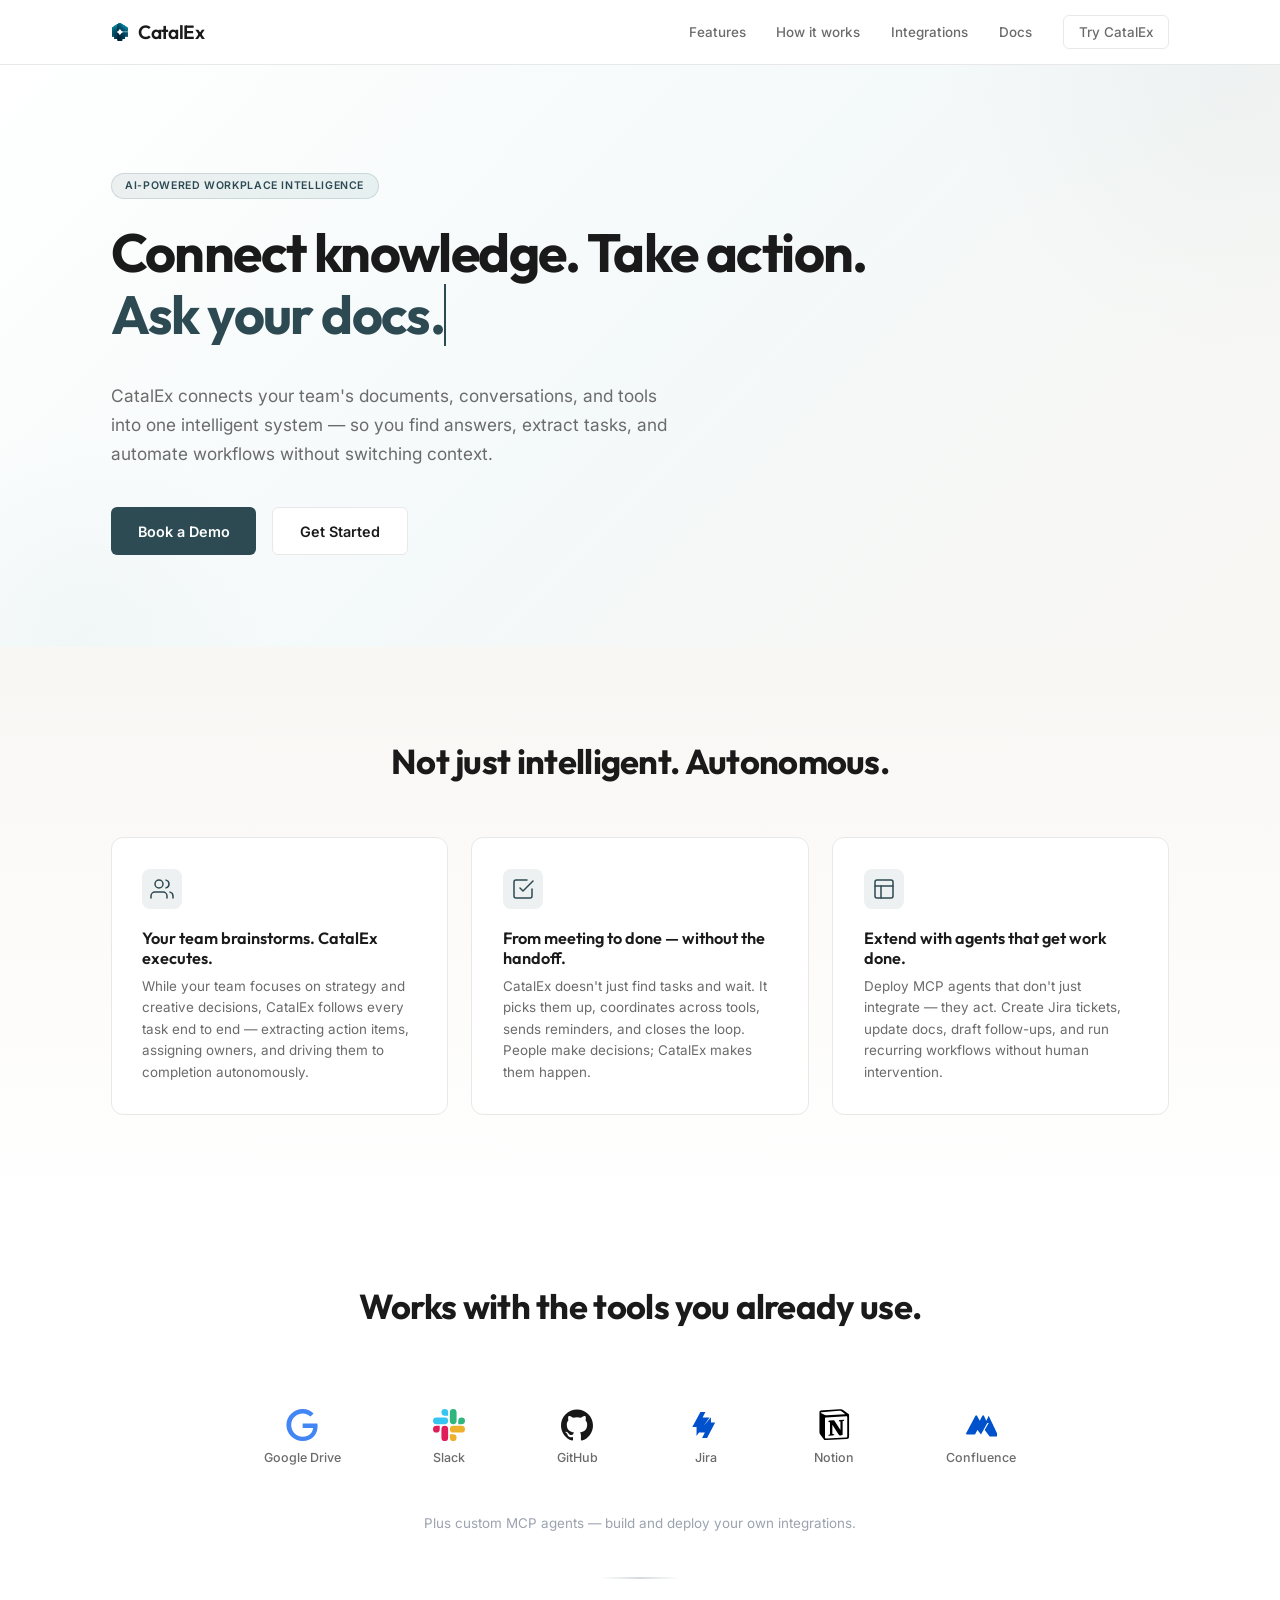
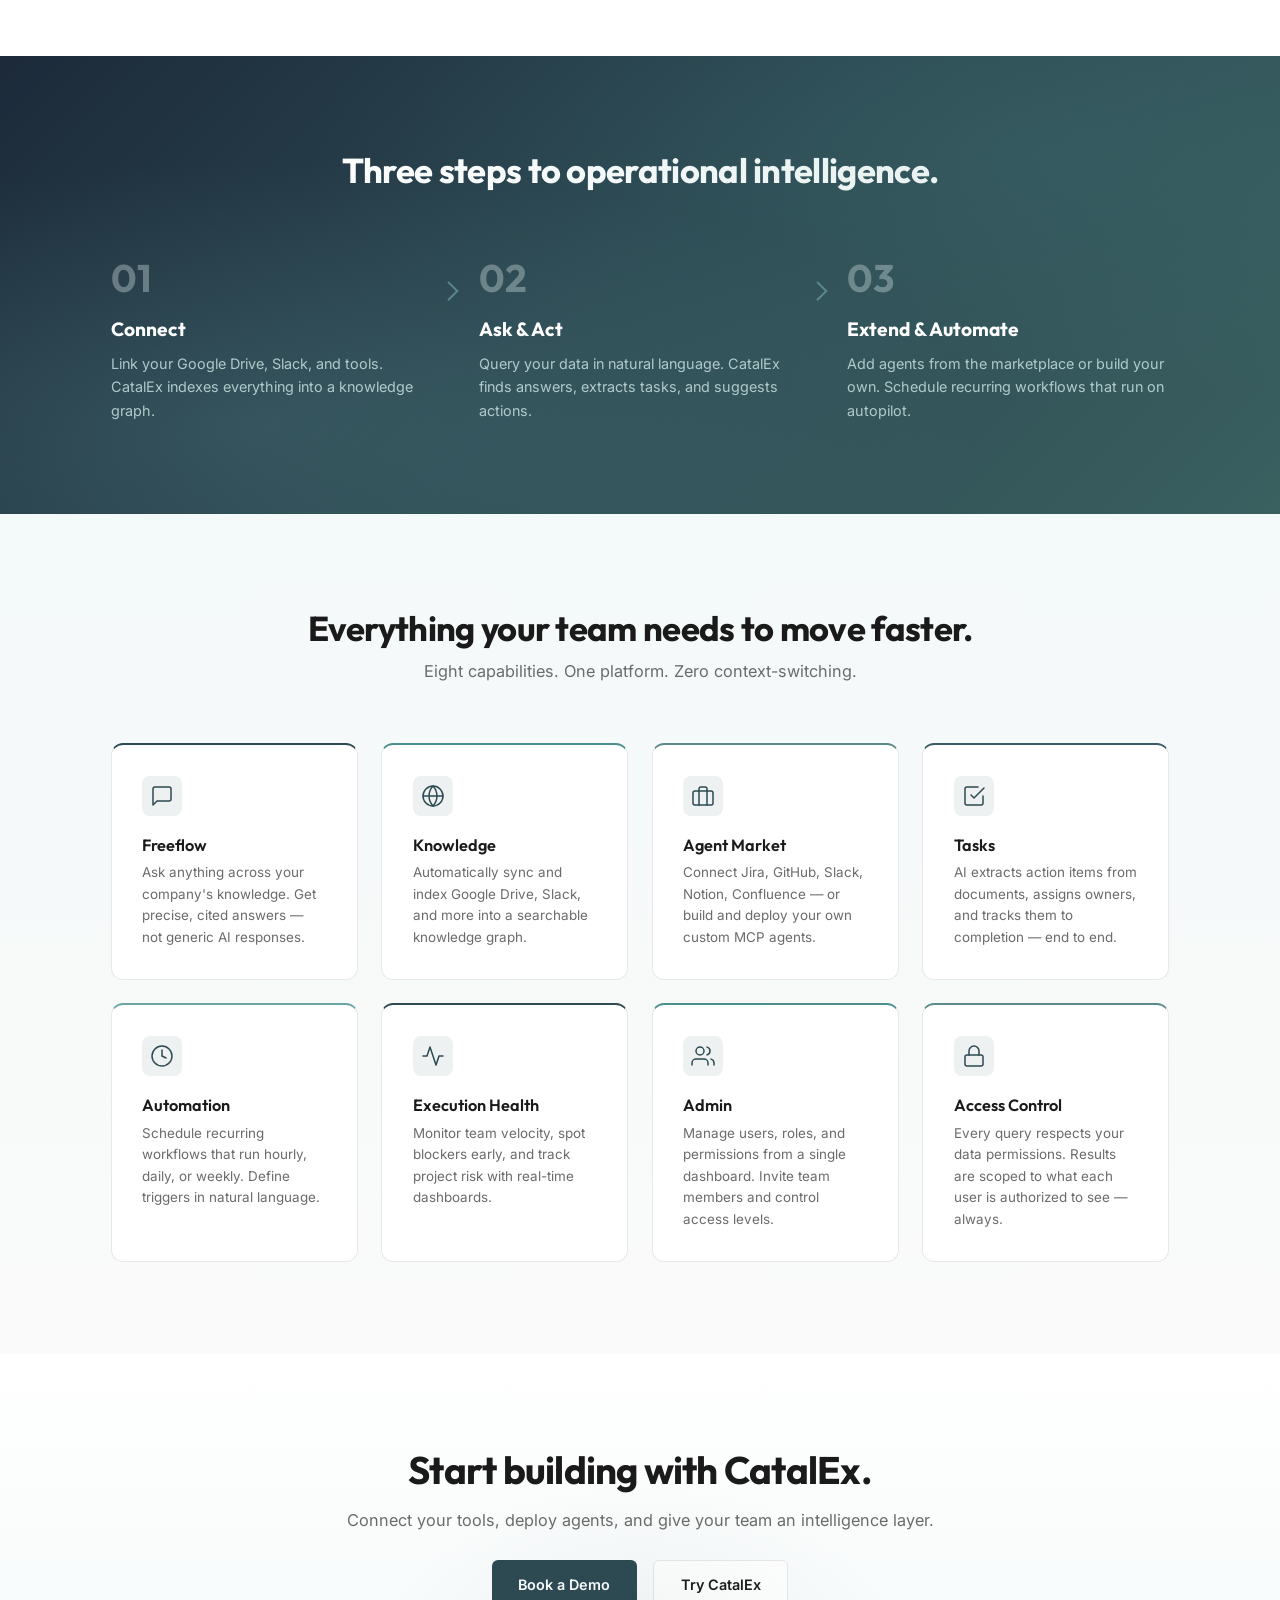
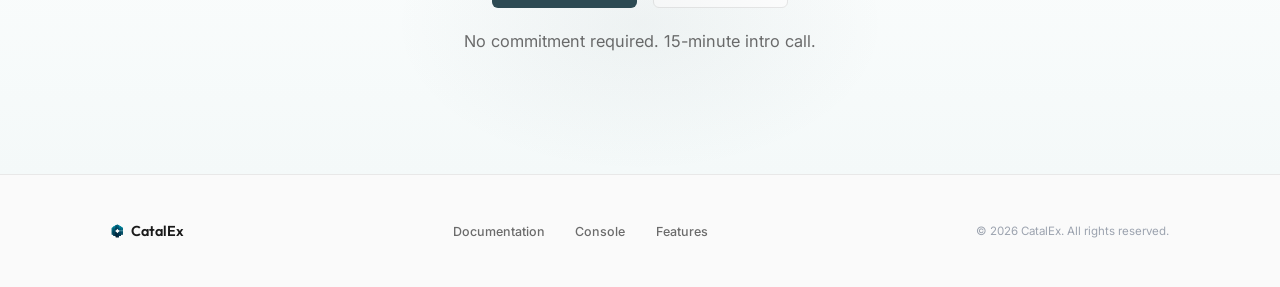
==== index.html @ f0880e2d "Redesign landing page to align with product theme and features - Rebrand to deep teal (#2D4A53) pale" ====
<!DOCTYPE html>
<html lang="en">

<head>
    <meta charset="UTF-8">
    <meta name="viewport" content="width=device-width, initial-scale=1.0">
    <title>CatalEx | AI-Powered Workplace Intelligence</title>
    <meta name="description"
        content="CatalEx connects your team's knowledge, tools, and workflows into one intelligent system. Find answers, extract tasks, automate workflows, and deploy custom agents.">
    <link rel="icon" href="logo.svg" type="image/svg+xml">
    <link rel="stylesheet" href="style.css">
    <link rel="preconnect" href="https://fonts.googleapis.com">
    <link rel="preconnect" href="https://fonts.gstatic.com" crossorigin>
    <link href="https://fonts.googleapis.com/css2?family=Outfit:wght@400;500;600;700&family=Inter:wght@400;500;600;700&display=swap"
        rel="stylesheet">
</head>

<body>
    <!-- Homepage Section -->
    <main id="homepage" class="page-section active">
        <nav class="navbar">
            <div class="nav-container">
                <a href="#" class="logo">
                    <img class="logo-img" src="logo.svg" alt="CatalEx">
                    <span class="logo-text">CatalEx</span>
                </a>
                <div class="nav-links">
                    <a href="#features">Features</a>
                    <a href="#how-it-works">How it works</a>
                    <a href="#integrations">Integrations</a>
                    <a href="https://docs.catalex.co" target="_blank" rel="noopener">Docs</a>
                    <a href="https://console.catalex.co" class="btn-secondary btn-small" target="_blank" rel="noopener">Try CatalEx</a>
                </div>
            </div>
        </nav>

        <section class="hero-section">
            <div class="content-container">
                <div class="hero-content">
                    <div class="badge">AI-Powered Workplace Intelligence</div>
                    <h1>Connect knowledge. Take action.<br><span class="typewriter" id="typewriter"></span></h1>
                    <p class="hero-subheading">CatalEx connects your team's documents, conversations, and tools
                        into one intelligent system — so you find answers, extract tasks, and automate workflows
                        without switching context.</p>
                    <div class="hero-actions">
                        <button class="btn-primary btn-large" onclick="openDemoModal()">Book a Demo</button>
                        <button class="btn-secondary btn-large"
                            onclick="window.location.hash = '#/forms/get-started'">Get Started</button>
                    </div>
                </div>
            </div>
        </section>

        <section id="use-cases" class="use-cases fade-in">
            <div class="content-container">
                <h2>Not just intelligent. Autonomous.</h2>
                <div class="use-cases-grid">
                    <div class="use-case-card">
                        <div class="use-case-icon">
                            <svg width="24" height="24" viewBox="0 0 24 24" fill="none" stroke="currentColor" stroke-width="1.5" stroke-linecap="round" stroke-linejoin="round">
                                <path d="M17 21v-2a4 4 0 0 0-4-4H5a4 4 0 0 0-4 4v2"></path>
                                <circle cx="9" cy="7" r="4"></circle>
                                <path d="M23 21v-2a4 4 0 0 0-3-3.87"></path>
                                <path d="M16 3.13a4 4 0 0 1 0 7.75"></path>
                            </svg>
                        </div>
                        <h3>Your team brainstorms. CatalEx executes.</h3>
                        <p>While your team focuses on strategy and creative decisions, CatalEx follows every task end to end — extracting action items, assigning owners, and driving them to completion autonomously.</p>
                    </div>
                    <div class="use-case-card">
                        <div class="use-case-icon">
                            <svg width="24" height="24" viewBox="0 0 24 24" fill="none" stroke="currentColor" stroke-width="1.5" stroke-linecap="round" stroke-linejoin="round">
                                <path d="M9 11l3 3L22 4"></path>
                                <path d="M21 12v7a2 2 0 0 1-2 2H5a2 2 0 0 1-2-2V5a2 2 0 0 1 2-2h11"></path>
                            </svg>
                        </div>
                        <h3>From meeting to done — without the handoff.</h3>
                        <p>CatalEx doesn't just find tasks and wait. It picks them up, coordinates across tools, sends reminders, and closes the loop. People make decisions; CatalEx makes them happen.</p>
                    </div>
                    <div class="use-case-card">
                        <div class="use-case-icon">
                            <svg width="24" height="24" viewBox="0 0 24 24" fill="none" stroke="currentColor" stroke-width="1.5" stroke-linecap="round" stroke-linejoin="round">
                                <rect x="3" y="3" width="18" height="18" rx="2" ry="2"></rect>
                                <line x1="3" y1="9" x2="21" y2="9"></line>
                                <line x1="9" y1="21" x2="9" y2="9"></line>
                            </svg>
                        </div>
                        <h3>Extend with agents that get work done.</h3>
                        <p>Deploy MCP agents that don't just integrate — they act. Create Jira tickets, update docs, draft follow-ups, and run recurring workflows without human intervention.</p>
                    </div>
                </div>
            </div>
        </section>

        <section id="integrations" class="integrations-section fade-in">
            <div class="content-container">
                <div class="section-header">
                    <h2>Works with the tools you already use.</h2>
                </div>
                <div class="integrations-grid">
                    <div class="integration-item">
                        <svg viewBox="0 0 24 24" width="32" height="32"><path fill="#4285F4" d="M12.48 10.92v3.28h7.84c-.24 1.84-.853 3.187-1.787 4.133-1.147 1.147-2.933 2.4-6.053 2.4-4.827 0-8.6-3.893-8.6-8.72s3.773-8.72 8.6-8.72c2.6 0 4.507 1.027 5.907 2.347l2.307-2.307C18.747 1.44 16.133 0 12.48 0 5.867 0 .307 5.387.307 12s5.56 12 12.173 12c3.573 0 6.267-1.173 8.373-3.36 2.16-2.16 2.84-5.213 2.84-7.667 0-.76-.053-1.467-.173-2.053H12.48z"/></svg>
                        <span>Google Drive</span>
                    </div>
                    <div class="integration-item">
                        <svg viewBox="0 0 24 24" width="32" height="32"><path fill="#E01E5A" d="M5.042 15.165a2.528 2.528 0 0 1-2.52 2.523A2.528 2.528 0 0 1 0 15.165a2.527 2.527 0 0 1 2.522-2.52h2.52v2.52zM6.313 15.165a2.527 2.527 0 0 1 2.521-2.52 2.527 2.527 0 0 1 2.521 2.52v6.313A2.528 2.528 0 0 1 8.834 24a2.528 2.528 0 0 1-2.521-2.522v-6.313z"/><path fill="#36C5F0" d="M8.834 5.042a2.528 2.528 0 0 1-2.521-2.52A2.528 2.528 0 0 1 8.834 0a2.528 2.528 0 0 1 2.521 2.522v2.52H8.834zM8.834 6.313a2.528 2.528 0 0 1 2.521 2.521 2.528 2.528 0 0 1-2.521 2.521H2.522A2.528 2.528 0 0 1 0 8.834a2.528 2.528 0 0 1 2.522-2.521h6.312z"/><path fill="#2EB67D" d="M18.956 8.834a2.528 2.528 0 0 1 2.522-2.521A2.528 2.528 0 0 1 24 8.834a2.528 2.528 0 0 1-2.522 2.521h-2.522V8.834zM17.688 8.834a2.528 2.528 0 0 1-2.523 2.521 2.527 2.527 0 0 1-2.52-2.521V2.522A2.527 2.527 0 0 1 15.165 0a2.528 2.528 0 0 1 2.523 2.522v6.312z"/><path fill="#ECB22E" d="M15.165 18.956a2.528 2.528 0 0 1 2.523 2.522A2.528 2.528 0 0 1 15.165 24a2.527 2.527 0 0 1-2.52-2.522v-2.522h2.52zM15.165 17.688a2.527 2.527 0 0 1-2.52-2.523 2.526 2.526 0 0 1 2.52-2.52h6.313A2.527 2.527 0 0 1 24 15.165a2.528 2.528 0 0 1-2.522 2.523h-6.313z"/></svg>
                        <span>Slack</span>
                    </div>
                    <div class="integration-item">
                        <svg viewBox="0 0 24 24" width="32" height="32"><path fill="#181717" d="M12 .297c-6.63 0-12 5.373-12 12 0 5.303 3.438 9.8 8.205 11.385.6.113.82-.258.82-.577 0-.285-.01-1.04-.015-2.04-3.338.724-4.042-1.61-4.042-1.61C4.422 18.07 3.633 17.7 3.633 17.7c-1.087-.744.084-.729.084-.729 1.205.084 1.838 1.236 1.838 1.236 1.07 1.835 2.809 1.305 3.495.998.108-.776.417-1.305.76-1.605-2.665-.3-5.466-1.332-5.466-5.93 0-1.31.465-2.38 1.235-3.22-.135-.303-.54-1.523.105-3.176 0 0 1.005-.322 3.3 1.23.96-.267 1.98-.399 3-.405 1.02.006 2.04.138 3 .405 2.28-1.552 3.285-1.23 3.285-1.23.645 1.653.24 2.873.12 3.176.765.84 1.23 1.91 1.23 3.22 0 4.61-2.805 5.625-5.475 5.92.42.36.81 1.096.81 2.22 0 1.606-.015 2.896-.015 3.286 0 .315.21.69.825.57C20.565 22.092 24 17.592 24 12.297c0-6.627-5.373-12-12-12"/></svg>
                        <span>GitHub</span>
                    </div>
                    <div class="integration-item">
                        <svg viewBox="0 0 24 24" width="32" height="32"><path fill="#0052CC" d="M4.913 13.571H1.74L7.826 2.16h3.722l-2.049 4.142h5.15L4.913 20.16V13.57zm10.8-3.399h3.173L12.8 21.783H9.079l2.049-4.142h-5.15L15.713 6.23v7.002-.06z"/></svg>
                        <span>Jira</span>
                    </div>
                    <div class="integration-item">
                        <svg viewBox="0 0 24 24" width="32" height="32"><path fill="#000000" d="M4.459 4.208c.746.606 1.026.56 2.428.466l13.215-.793c.28 0 .047-.28-.046-.326L17.86 1.968c-.42-.326-.98-.7-2.055-.607L2.58 2.514c-.467.047-.56.28-.374.466l2.253 1.228zm.793 3.08v13.904c0 .747.373 1.027 1.214.98l14.523-.84c.841-.046.935-.56.935-1.166V6.354c0-.606-.233-.933-.748-.886l-15.177.887c-.56.047-.747.327-.747.933zm14.337.745c.093.42 0 .84-.42.888l-.7.14v10.264c-.608.327-1.168.514-1.635.514-.748 0-.935-.234-1.495-.933l-4.577-7.186v6.952l1.448.327s0 .84-1.168.84l-3.222.186c-.093-.186 0-.653.327-.726l.84-.233V9.854L7.822 9.76c-.094-.42.14-1.026.793-1.073l3.456-.233 4.764 7.279v-6.44l-1.215-.14c-.093-.514.28-.886.747-.933l3.222-.186zM1.6 1.054L15.98.154c1.682-.14 2.102.093 2.802.607l3.876 2.708c.513.373.653.467.653 1.167v15.924c0 1.12-.42 1.773-1.682 1.866l-15.45.888c-.935.047-1.402-.093-1.868-.7l-2.476-3.22c-.513-.653-.747-1.26-.747-1.866V2.361c0-.7.42-1.4 1.495-1.307z"/></svg>
                        <span>Notion</span>
                    </div>
                    <div class="integration-item">
                        <svg viewBox="0 0 24 24" width="32" height="32"><path fill="#0052CC" d="M.87 18.257c-.248.382.053.867.514.867h5.767a.667.667 0 0 0 .59-.357L12 10.472l-2.998-5.36a.667.667 0 0 0-1.18 0L.87 18.257zM14.196 5.111a.667.667 0 0 0-1.18 0L8.26 14.263l3.74 4.86 4.728-8.651-2.533-5.36zM17.764 10.472l-2.998 5.36 3.74 4.86h5.767c.461 0 .762-.486.514-.867L17.764 5.111l-2.533 5.36h2.533z"/></svg>
                        <span>Confluence</span>
                    </div>
                </div>
                <p class="integrations-note">Plus custom MCP agents — build and deploy your own integrations.</p>
            </div>
        </section>

        <section id="how-it-works" class="how-it-works fade-in">
            <div class="content-container">
                <h2>Three steps to operational intelligence.</h2>
                <div class="steps-grid">
                    <div class="step">
                        <div class="step-number">01</div>
                        <h4>Connect</h4>
                        <p>Link your Google Drive, Slack, and tools. CatalEx indexes everything into a knowledge graph.</p>
                    </div>
                    <div class="step">
                        <div class="step-number">02</div>
                        <h4>Ask &amp; Act</h4>
                        <p>Query your data in natural language. CatalEx finds answers, extracts tasks, and suggests actions.</p>
                    </div>
                    <div class="step">
                        <div class="step-number">03</div>
                        <h4>Extend &amp; Automate</h4>
                        <p>Add agents from the marketplace or build your own. Schedule recurring workflows that run on autopilot.</p>
                    </div>
                </div>
            </div>
        </section>

        <section id="features" class="features-section fade-in">
            <div class="content-container">
                <div class="section-header">
                    <h2>Everything your team needs to move faster.</h2>
                    <p>Eight capabilities. One platform. Zero context-switching.</p>
                </div>
                <div class="features-grid">
                    <div class="feature-card">
                        <div class="feature-icon">
                            <svg width="24" height="24" viewBox="0 0 24 24" fill="none" stroke="currentColor" stroke-width="1.5" stroke-linecap="round" stroke-linejoin="round">
                                <path d="M21 15a2 2 0 0 1-2 2H7l-4 4V5a2 2 0 0 1 2-2h14a2 2 0 0 1 2 2z"></path>
                            </svg>
                        </div>
                        <h3>Freeflow</h3>
                        <p>Ask anything across your company's knowledge. Get precise, cited answers — not generic AI responses.</p>
                    </div>
                    <div class="feature-card">
                        <div class="feature-icon">
                            <svg width="24" height="24" viewBox="0 0 24 24" fill="none" stroke="currentColor" stroke-width="1.5" stroke-linecap="round" stroke-linejoin="round">
                                <circle cx="12" cy="12" r="10"></circle>
                                <line x1="2" y1="12" x2="22" y2="12"></line>
                                <path d="M12 2a15.3 15.3 0 0 1 4 10 15.3 15.3 0 0 1-4 10 15.3 15.3 0 0 1-4-10 15.3 15.3 0 0 1 4-10z"></path>
                            </svg>
                        </div>
                        <h3>Knowledge</h3>
                        <p>Automatically sync and index Google Drive, Slack, and more into a searchable knowledge graph.</p>
                    </div>
                    <div class="feature-card">
                        <div class="feature-icon">
                            <svg width="24" height="24" viewBox="0 0 24 24" fill="none" stroke="currentColor" stroke-width="1.5" stroke-linecap="round" stroke-linejoin="round">
                                <rect x="2" y="7" width="20" height="14" rx="2" ry="2"></rect>
                                <path d="M16 21V5a2 2 0 0 0-2-2h-4a2 2 0 0 0-2 2v16"></path>
                            </svg>
                        </div>
                        <h3>Agent Market</h3>
                        <p>Connect Jira, GitHub, Slack, Notion, Confluence — or build and deploy your own custom MCP agents.</p>
                    </div>
                    <div class="feature-card">
                        <div class="feature-icon">
                            <svg width="24" height="24" viewBox="0 0 24 24" fill="none" stroke="currentColor" stroke-width="1.5" stroke-linecap="round" stroke-linejoin="round">
                                <path d="M9 11l3 3L22 4"></path>
                                <path d="M21 12v7a2 2 0 0 1-2 2H5a2 2 0 0 1-2-2V5a2 2 0 0 1 2-2h11"></path>
                            </svg>
                        </div>
                        <h3>Tasks</h3>
                        <p>AI extracts action items from documents, assigns owners, and tracks them to completion — end to end.</p>
                    </div>
                    <div class="feature-card">
                        <div class="feature-icon">
                            <svg width="24" height="24" viewBox="0 0 24 24" fill="none" stroke="currentColor" stroke-width="1.5" stroke-linecap="round" stroke-linejoin="round">
                                <circle cx="12" cy="12" r="10"></circle>
                                <polyline points="12 6 12 12 16 14"></polyline>
                            </svg>
                        </div>
                        <h3>Automation</h3>
                        <p>Schedule recurring workflows that run hourly, daily, or weekly. Define triggers in natural language.</p>
                    </div>
                    <div class="feature-card">
                        <div class="feature-icon">
                            <svg width="24" height="24" viewBox="0 0 24 24" fill="none" stroke="currentColor" stroke-width="1.5" stroke-linecap="round" stroke-linejoin="round">
                                <polyline points="22 12 18 12 15 21 9 3 6 12 2 12"></polyline>
                            </svg>
                        </div>
                        <h3>Execution Health</h3>
                        <p>Monitor team velocity, spot blockers early, and track project risk with real-time dashboards.</p>
                    </div>
                    <div class="feature-card">
                        <div class="feature-icon">
                            <svg width="24" height="24" viewBox="0 0 24 24" fill="none" stroke="currentColor" stroke-width="1.5" stroke-linecap="round" stroke-linejoin="round">
                                <path d="M17 21v-2a4 4 0 0 0-4-4H5a4 4 0 0 0-4 4v2"></path>
                                <circle cx="9" cy="7" r="4"></circle>
                                <path d="M23 21v-2a4 4 0 0 0-3-3.87"></path>
                                <path d="M16 3.13a4 4 0 0 1 0 7.75"></path>
                            </svg>
                        </div>
                        <h3>Admin</h3>
                        <p>Manage users, roles, and permissions from a single dashboard. Invite team members and control access levels.</p>
                    </div>
                    <div class="feature-card">
                        <div class="feature-icon">
                            <svg width="24" height="24" viewBox="0 0 24 24" fill="none" stroke="currentColor" stroke-width="1.5" stroke-linecap="round" stroke-linejoin="round">
                                <rect x="3" y="11" width="18" height="11" rx="2" ry="2"></rect>
                                <path d="M7 11V7a5 5 0 0 1 10 0v4"></path>
                            </svg>
                        </div>
                        <h3>Access Control</h3>
                        <p>Every query respects your data permissions. Results are scoped to what each user is authorized to see — always.</p>
                    </div>
                </div>
            </div>
        </section>

        <section class="cta-bottom fade-in">
            <div class="content-container">
                <h2>Start building with CatalEx.</h2>
                <p>Connect your tools, deploy agents, and give your team an intelligence layer.</p>
                <div class="cta-actions">
                    <button class="btn-primary btn-large" onclick="openDemoModal()">Book a Demo</button>
                    <a href="https://console.catalex.co" class="btn-secondary btn-large" target="_blank" rel="noopener">Try CatalEx</a>
                </div>
                <p class="cta-muted">No commitment required. 15-minute intro call.</p>
            </div>
        </section>

        <footer class="site-footer">
            <div class="content-container">
                <div class="footer-inner">
                    <div class="footer-brand">
                        <img src="logo.svg" alt="CatalEx" class="footer-logo">
                        <span class="footer-name">CatalEx</span>
                    </div>
                    <div class="footer-links-row">
                        <a href="https://docs.catalex.co" target="_blank" rel="noopener">Documentation</a>
                        <a href="https://console.catalex.co" target="_blank" rel="noopener">Console</a>
                        <a href="#features">Features</a>
                    </div>
                    <div class="footer-copyright">
                        &copy; 2026 CatalEx. All rights reserved.
                    </div>
                </div>
            </div>
        </footer>
    </main>

    <!-- Get Started Section (preserved from original, just reclassed for new theme) -->
    <main id="get-started" class="page-section">
        <a href="#" class="home-icon-link" title="Return to Home">
            <svg width="24" height="24" viewBox="0 0 24 24" fill="none" stroke="currentColor"
                stroke-width="2" stroke-linecap="round" stroke-linejoin="round">
                <path d="m3 9 9-7 9 7v11a2 2 0 0 1-2 2H5a2 2 0 0 1-2-2z"></path>
                <polyline points="9 22 9 12 15 12 15 22"></polyline>
            </svg>
        </a>
        <form id="questionnaireForm">
            <div class="form-wrapper">
                <!-- Step 0: Welcome Screen -->
                <div class="question-container active" data-step="0">
                    <div class="question-number">CatalEx &rarr;</div>
                    <h2 class="question-text">Help us shape the future of focus.</h2>
                    <p style="color: var(--text-muted); font-size: 1.25rem; margin-top: 0.5rem; margin-bottom: 3rem;">
                        It takes less than 2 minutes.
                    </p>
                    <div class="footer-controls" style="justify-content: flex-start;">
                        <button type="button" class="btn-primary" onclick="nextStep()">
                            Start Questionnaire
                        </button>
                    </div>
                </div>

                <!-- Q1: Email Address -->
                <div class="question-container" data-step="1">
                    <div class="question-number">01 &rarr; Contact</div>
                    <h2 class="question-text">What is your email address?</h2>
                    <input type="email" name="email" class="input-field"
                        placeholder="name@company.com" required autocomplete="email">
                </div>

                <!-- Q2: Primary Role -->
                <div class="question-container" data-step="2">
                    <div class="question-number">02 &rarr; Role</div>
                    <h2 class="question-text">What is your primary role?</h2>
                    <div class="choices-grid">
                        <label class="choice-item"><span class="choice-key">A</span><input
                                type="radio" name="primary_role"
                                value="Engineering leader" required><span>Engineering
                                leader (EM / Director /
                                VP)</span></label>
                        <label class="choice-item"><span class="choice-key">B</span><input
                                type="radio" name="primary_role"
                                value="Individual contributor"><span>Individual
                                contributor
                                (Engineer / PM / Designer /
                                Data)</span></label>
                        <label class="choice-item"><span class="choice-key">C</span><input
                                type="radio" name="primary_role"
                                value="Founder / Executive"><span>Founder /
                                Executive</span></label>
                        <label class="choice-item"><span class="choice-key">D</span><input
                                type="radio" name="primary_role"
                                value="Operations / Business"><span>Operations /
                                Business</span></label>
                        <label class="choice-item"><span class="choice-key">E</span><input
                                type="radio" name="primary_role"
                                value="Other"><span>Other</span></label>
                    </div>
                </div>

                <!-- Q3: Company Stage -->
                <div class="question-container" data-step="3">
                    <div class="question-number">03 &rarr; Context</div>
                    <h2 class="question-text">What stage is your company at?</h2>
                    <div class="choices-grid">
                        <label class="choice-item"><span class="choice-key">A</span><input
                                type="radio" name="company_stage" value="< 50 people"
                                required><span>&lt; 50
                                people</span></label>
                        <label class="choice-item"><span class="choice-key">B</span><input
                                type="radio" name="company_stage"
                                value="50-200"><span>50 &ndash; 200</span></label>
                        <label class="choice-item"><span class="choice-key">C</span><input
                                type="radio" name="company_stage"
                                value="200-1,000"><span>200 &ndash; 1,000</span></label>
                        <label class="choice-item"><span class="choice-key">D</span><input
                                type="radio" name="company_stage"
                                value="1,000+"><span>1,000+</span></label>
                        <label class="choice-item"><span class="choice-key">E</span><input
                                type="radio" name="company_stage"
                                value="Prefer not to say"><span>Prefer not
                                to say</span></label>
                    </div>
                </div>

                <!-- Q4: Improvements Wanted -->
                <div class="question-container" data-step="4">
                    <div class="question-number">04 &rarr; Needs</div>
                    <h2 class="question-text">What would improve your work week?</h2>
                    <div class="choices-grid compact-grid">
                        <label class="choice-item"><input type="checkbox" name="improvements"
                                value="Prep me up for the day!"><span>Prep me up for the
                                day!</span></label>
                        <label class="choice-item"><input type="checkbox" name="improvements"
                                value="Find action items and PIC"><span>Find action
                                items and PIC</span></label>
                        <label class="choice-item"><input type="checkbox" name="improvements"
                                value="Project Updates"><span>Project
                                Updates</span></label>
                        <label class="choice-item"><input type="checkbox" name="improvements"
                                value="Decision History"><span>Decision
                                History</span></label>
                        <label class="choice-item"><input type="checkbox" name="improvements"
                                value="Prep me for a meeting"><span>Prep me for a
                                meeting</span></label>
                        <label class="choice-item"><input type="checkbox" name="improvements"
                                value="What did I miss out today"><span>What did I miss
                                out today</span></label>
                        <label class="choice-item"><input type="checkbox" name="improvements"
                                value="Find the PIC"><span>Find the PIC</span></label>
                        <label class="choice-item"><input type="checkbox" name="improvements"
                                value="Onboard a new joiner"><span>Onboard a new
                                joiner</span></label>
                        <label class="choice-item"><input type="checkbox" name="improvements"
                                value="Execute tasks by AI"><span>Execute tasks by
                                AI</span></label>
                        <label class="choice-item"><input type="checkbox" name="improvements"
                                value="Keep docs up to date"><span>Keep docs up to
                                date</span></label>
                        <label class="choice-item"><input type="checkbox" name="improvements"
                                value="Review code"><span>Review code</span></label>
                        <label class="choice-item"><input type="checkbox" name="improvements"
                                value="Rate an interview and summarise"><span>Rate an
                                interview and summarise</span></label>
                        <label class="choice-item"><input type="checkbox" name="improvements"
                                value="How is my org doing?"><span>How is my org
                                doing?</span></label>
                        <label class="choice-item"><input type="checkbox" name="improvements"
                                value="Is anything at Risk?"><span>Is anything at
                                Risk?</span></label>
                        <label class="choice-item"><input type="checkbox" name="improvements"
                                value="If this happens update here."><span>Create
                                Workflows - If this happens update here.</span></label>
                        <label class="choice-item"><input type="checkbox" name="improvements"
                                value="Catch me up with a meeting/chat/doc"><span>Catch
                                me up with a meeting, chat, or document</span></label>
                        <label class="choice-item"><input type="checkbox" name="improvements"
                                value="Auto draft emails / documents / code based on context"><span>Auto
                                draft emails / documents / code based on
                                context</span></label>
                        <label class="choice-item"><input type="checkbox" name="improvements"
                                value="Create LinkedIn posts based on my context"><span>Create
                                LinkedIn posts based on my context</span></label>
                    </div>
                </div>

                <!-- Q5: Pain Level -->
                <div class="question-container" data-step="5">
                    <div class="question-number">05 &rarr; Friction</div>
                    <h2 class="question-text">How painful is this problem for you today?</h2>
                    <div class="scale-grid">
                        <label class="scale-item"><input type="radio" name="pain_scale"
                                value="1" required>1</label>
                        <label class="scale-item"><input type="radio" name="pain_scale"
                                value="2">2</label>
                        <label class="scale-item"><input type="radio" name="pain_scale"
                                value="3">3</label>
                        <label class="scale-item"><input type="radio" name="pain_scale"
                                value="4">4</label>
                        <label class="scale-item"><input type="radio" name="pain_scale"
                                value="5">5</label>
                        <label class="scale-item"><input type="radio" name="pain_scale"
                                value="6">6</label>
                        <label class="scale-item"><input type="radio" name="pain_scale"
                                value="7">7</label>
                        <label class="scale-item"><input type="radio" name="pain_scale"
                                value="8">8</label>
                        <label class="scale-item"><input type="radio" name="pain_scale"
                                value="9">9</label>
                        <label class="scale-item"><input type="radio" name="pain_scale"
                                value="10">10</label>
                    </div>
                    <div class="scale-labels">
                        <span>Not at all</span>
                        <span>These are the biggest work hurdles</span>
                    </div>
                </div>

                <!-- Q6: Current Solution -->
                <div class="question-container" data-step="6">
                    <div class="question-number">06 &rarr; Workarounds</div>
                    <h2 class="question-text">How are you currently dealing with this?</h2>
                    <textarea name="current_solution" class="input-field"
                        placeholder="Type your answer here..." required
                        maxlength="500"></textarea>
                </div>

                <!-- Q7: Hardest Part -->
                <div class="question-container" data-step="7">
                    <div class="question-number">07 &rarr; Frustrations</div>
                    <h2 class="question-text">What's the hardest part about the problems today?</h2>
                    <textarea name="hardest_part" class="input-field"
                        placeholder="Type your answer here..." required
                        maxlength="500"></textarea>
                </div>

                <!-- Q8: Value of Solving -->
                <div class="question-container" data-step="8">
                    <div class="question-number">08 &rarr; Impact</div>
                    <h2 class="question-text">If this were solved well, how valuable would it be?
                    </h2>
                    <div class="scale-grid">
                        <label class="scale-item"><input type="radio" name="value_scale"
                                value="1" required>1</label>
                        <label class="scale-item"><input type="radio" name="value_scale"
                                value="2">2</label>
                        <label class="scale-item"><input type="radio" name="value_scale"
                                value="3">3</label>
                        <label class="scale-item"><input type="radio" name="value_scale"
                                value="4">4</label>
                        <label class="scale-item"><input type="radio" name="value_scale"
                                value="5">5</label>
                        <label class="scale-item"><input type="radio" name="value_scale"
                                value="6">6</label>
                        <label class="scale-item"><input type="radio" name="value_scale"
                                value="7">7</label>
                        <label class="scale-item"><input type="radio" name="value_scale"
                                value="8">8</label>
                        <label class="scale-item"><input type="radio" name="value_scale"
                                value="9">9</label>
                        <label class="scale-item"><input type="radio" name="value_scale"
                                value="10">10</label>
                    </div>
                    <div class="scale-labels">
                        <span>Not valuable at all</span>
                        <span>When can you build this for me?</span>
                    </div>
                </div>

                <!-- Success -->
                <div class="success-view" id="successView">
                    <h2>All set.</h2>
                    <p>Thank you for helping us build <b>CatalEx</b>.</p>
                    <button type="button" class="btn-secondary" style="margin-top: 2rem;"
                        onclick="window.location.hash = ''">Return to Home Page</button>
                </div>

                <div class="error-message" id="errorMsg">Please answer to continue &rarr;</div>
            </div>

            <footer class="nav-footer" id="navFooter">
                <div class="progress-info">
                    Question <span id="currentStepText">1</span> of 8
                </div>
                <div class="footer-controls">
                    <button type="button" class="btn-secondary" id="prevBtn" onclick="prevStep()"
                        style="display: none;">
                        &larr; Back
                    </button>
                    <button type="button" class="btn-primary" id="nextBtn">
                        OK <span class="keyboard-hint">Enter &crarr;</span>
                    </button>
                </div>
            </footer>
        </form>
    </main>

    <!-- Demo Modal -->
    <div id="demoModal" class="modal">
        <div class="modal-content">
            <span class="close-modal" onclick="closeDemoModal()">&times;</span>
            <div id="demoInitialView">
                <h2>Book a Demo</h2>
                <p>See how CatalEx can accelerate your team's workflow.</p>
                <form id="demoForm">
                    <div class="form-group">
                        <label for="demoName">Full Name</label>
                        <input type="text" id="demoName" placeholder="e.g. Peter Parker"
                            required>
                    </div>
                    <div class="form-group">
                        <label for="demoEmail">Work Email</label>
                        <input type="email" id="demoEmail" placeholder="peter@company.com"
                            required>
                    </div>
                    <div class="form-group">
                        <label for="demoRole">Role</label>
                        <select id="demoRole" required>
                            <option value="" disabled selected>Select your role</option>
                            <option value="engineering">Engineering</option>
                            <option value="product">Product</option>
                            <option value="ops">Operations</option>
                            <option value="leadership">Leadership</option>
                            <option value="other">Other</option>
                        </select>
                    </div>
                    <button type="submit" class="btn-primary">Request Demo</button>
                    <p class="form-reassurance">No commitment. No spam. Just intelligence.</p>
                </form>
            </div>
            <div id="demoSuccessView" class="success-view-inline" style="display: none;">
                <div class="success-icon">&#10003;</div>
                <h2>Success!</h2>
                <p>Thank you! Our team will contact you shortly.</p>
            </div>
        </div>
    </div>

    <script src="script.js"></script>
</body>

</html>
---- style.css ----
html {
  font-size: clamp(14px, 1.2vw, 16px);
}

:root {
  --bg: #ffffff;
  --bg-dark: #1A1A1A;
  --bg-secondary: #F8F8F8;
  --text: #1A1A1A;
  --text-muted: #6B6B6B;
  --text-tertiary: #9CA3AF;
  --accent-primary: #2D4A53;
  --accent-hover: #3A5E68;
  --accent-light: #4A8F8F;
  --accent-subtle: rgba(45, 74, 83, 0.08);
  --accent-warm: rgba(74, 143, 143, 0.06);
  --accent-glow: rgba(45, 74, 83, 0.12);
  --teal-tint: #F4F9F9;
  --warm-tint: #F9F7F4;
  --border: #E8E8E8;
  --border-hover: #D0D0D0;
  --slate: #FAFAFA;
  --error: #ef4444;
  --success: #10B981;
  --font-heading: 'Outfit', 'Inter', -apple-system, system-ui, sans-serif;
  --font-main: 'Inter', -apple-system, system-ui, sans-serif;
  --transition: all 0.2s ease;
  --transition-slow: all 0.4s cubic-bezier(0.4, 0, 0.2, 1);
  --max-width: 1120px;
  --shadow-sm: 0 1px 3px rgba(0, 0, 0, 0.05);
  --shadow-md: 0 4px 12px rgba(0, 0, 0, 0.08);
  --shadow-lg: 0 12px 30px rgba(0, 0, 0, 0.1);
  --shadow-teal: 0 4px 16px rgba(45, 74, 83, 0.1);
  --radius-sm: 6px;
  --radius-md: 8px;
  --radius-lg: 12px;
}

* {
  margin: 0;
  padding: 0;
  box-sizing: border-box;
}

body {
  background-color: var(--bg);
  color: var(--text);
  font-family: var(--font-main);
  min-height: 100vh;
  overflow-x: hidden;
  -webkit-font-smoothing: antialiased;
}

h1, h2, h3, h4 {
  font-family: var(--font-heading);
}

button,
.choice-item,
.scale-item {
  min-height: 48px;
}

.page-section {
  display: none;
  width: 100%;
}

.page-section.active {
  display: block;
}

/* Layout */
.content-container {
  max-width: var(--max-width);
  margin: 0 auto;
  padding: 0 2rem;
}

/* Navbar */
.navbar {
  padding: 1rem 0;
  border-bottom: 1px solid var(--border);
  background: rgba(255, 255, 255, 0.95);
  backdrop-filter: blur(8px);
  position: sticky;
  top: 0;
  z-index: 100;
}

.nav-container {
  display: flex;
  justify-content: space-between;
  align-items: center;
  max-width: var(--max-width);
  margin: 0 auto;
  padding: 0 2rem;
}

.logo {
  display: flex;
  align-items: center;
  gap: 0.625rem;
  text-decoration: none;
  color: var(--text);
}

.logo-img {
  height: 28px;
  width: auto;
}

.logo-text {
  font-family: var(--font-heading);
  font-size: 1.25rem;
  font-weight: 600;
  letter-spacing: -0.02em;
}

.nav-links {
  display: flex;
  gap: 2rem;
  align-items: center;
}

.nav-links a {
  text-decoration: none;
  font-size: 0.875rem;
  font-weight: 500;
  color: var(--text-muted);
  transition: var(--transition);
}

.nav-links a:hover {
  color: var(--text);
}

/* Scroll fade-in animation */
.fade-in {
  opacity: 0;
  transform: translateY(24px);
  transition: opacity 0.6s ease, transform 0.6s ease;
}

.fade-in.visible {
  opacity: 1;
  transform: translateY(0);
}

/* Hero */
.hero-section {
  padding: 7rem 0 6rem;
  text-align: left;
  background: linear-gradient(135deg, #ffffff 0%, var(--teal-tint) 50%, var(--warm-tint) 100%);
  position: relative;
  overflow: hidden;
}

.hero-section::before {
  content: '';
  position: absolute;
  top: -50%;
  right: -20%;
  width: 600px;
  height: 600px;
  background: radial-gradient(circle, rgba(45, 74, 83, 0.04) 0%, transparent 70%);
  border-radius: 50%;
  pointer-events: none;
}

.hero-section::after {
  content: '';
  position: absolute;
  bottom: -30%;
  left: -10%;
  width: 400px;
  height: 400px;
  background: radial-gradient(circle, rgba(74, 143, 143, 0.04) 0%, transparent 70%);
  border-radius: 50%;
  pointer-events: none;
}

.hero-section .content-container {
  display: flex;
  flex-direction: column;
  align-items: flex-start;
  max-width: var(--max-width);
}

.hero-content h1 {
  font-size: 3.5rem;
  line-height: 1.15;
  font-weight: 700;
  letter-spacing: -0.03em;
  margin: 1.5rem 0;
  color: var(--text);
}

.typewriter {
  display: inline-block;
  color: var(--accent-primary);
  border-right: 2px solid var(--accent-primary);
  white-space: nowrap;
  overflow: hidden;
}

@keyframes blink-caret {
  from, to { border-color: transparent }
  50% { border-color: var(--accent-primary); }
}

.hero-subheading {
  font-size: 1.125rem;
  color: var(--text-muted);
  line-height: 1.7;
  margin-bottom: 2.5rem;
  max-width: 560px;
}

.badge {
  display: inline-block;
  padding: 0.375rem 0.875rem;
  background: linear-gradient(135deg, var(--accent-subtle), rgba(74, 143, 143, 0.1));
  border: 1px solid rgba(45, 74, 83, 0.15);
  border-radius: 99px;
  font-size: 0.6875rem;
  font-weight: 600;
  text-transform: uppercase;
  color: var(--accent-primary);
  letter-spacing: 0.06em;
}

.hero-actions {
  display: flex;
  gap: 1rem;
}

/* Features */
.features-section {
  padding: 6rem 0;
  background: linear-gradient(180deg, var(--teal-tint) 0%, var(--slate) 100%);
}

.section-header {
  text-align: center;
  margin-bottom: 4rem;
}

.section-header h2 {
  font-size: 2.25rem;
  font-weight: 700;
  letter-spacing: -0.02em;
  margin-bottom: 0.75rem;
}

.section-header p {
  color: var(--text-muted);
  font-size: 1.0625rem;
}

.features-grid {
  display: grid;
  grid-template-columns: repeat(4, 1fr);
  gap: 1.5rem;
}

.feature-card {
  padding: 2rem;
  background: var(--bg);
  border: 1px solid var(--border);
  border-radius: var(--radius-lg);
  transition: var(--transition);
  border-top: 2px solid transparent;
}

.feature-card:nth-child(1) { border-top-color: #2D4A53; }
.feature-card:nth-child(2) { border-top-color: #4A8F8F; }
.feature-card:nth-child(3) { border-top-color: #5B8A8A; }
.feature-card:nth-child(4) { border-top-color: #3A5E68; }
.feature-card:nth-child(5) { border-top-color: #6BA4A4; }
.feature-card:nth-child(6) { border-top-color: #2D4A53; }
.feature-card:nth-child(7) { border-top-color: #4A8F8F; }
.feature-card:nth-child(8) { border-top-color: #5B8A8A; }

.feature-card:hover {
  border-color: rgba(45, 74, 83, 0.2);
  box-shadow: var(--shadow-teal);
  transform: translateY(-3px);
}

.feature-icon {
  width: 40px;
  height: 40px;
  display: flex;
  align-items: center;
  justify-content: center;
  background: var(--accent-subtle);
  border-radius: var(--radius-md);
  color: var(--accent-primary);
  margin-bottom: 1.25rem;
  transition: var(--transition);
}

.feature-card:hover .feature-icon {
  background: var(--accent-glow);
  transform: scale(1.05);
}

.feature-card h3 {
  font-size: 1.0625rem;
  font-weight: 600;
  margin-bottom: 0.5rem;
  color: var(--text);
}

.feature-card p {
  font-size: 0.875rem;
  color: var(--text-muted);
  line-height: 1.6;
}

/* How It Works */
.how-it-works {
  padding: 6rem 0;
  background: linear-gradient(135deg, #1C2A3A 0%, #2D4A53 50%, #3A6060 100%);
  color: #fff;
  position: relative;
  overflow: hidden;
}

.how-it-works::before {
  content: '';
  position: absolute;
  top: 0;
  left: 0;
  right: 0;
  bottom: 0;
  background:
    radial-gradient(ellipse at 20% 80%, rgba(107, 164, 164, 0.2) 0%, transparent 50%),
    radial-gradient(ellipse at 80% 20%, rgba(74, 143, 143, 0.15) 0%, transparent 50%);
  pointer-events: none;
}

.how-it-works h2 {
  font-size: 2.25rem;
  font-weight: 700;
  text-align: center;
  margin-bottom: 4rem;
  letter-spacing: -0.02em;
}

.steps-grid {
  display: grid;
  grid-template-columns: repeat(3, 1fr);
  gap: 3rem;
  position: relative;
}

.step {
  position: relative;
}

.step:not(:last-child)::after {
  content: '';
  position: absolute;
  top: 2rem;
  right: -1.5rem;
  width: 0.75rem;
  height: 0.75rem;
  border-top: 2px solid rgba(160, 220, 220, 0.4);
  border-right: 2px solid rgba(160, 220, 220, 0.4);
  transform: rotate(45deg);
}

.step-number {
  font-size: 2.5rem;
  font-weight: 700;
  margin-bottom: 1rem;
  font-family: var(--font-heading);
  background: linear-gradient(135deg, rgba(255,255,255,0.3), rgba(160,220,220,0.5));
  -webkit-background-clip: text;
  -webkit-text-fill-color: transparent;
  background-clip: text;
}

.step h4 {
  font-size: 1.25rem;
  margin-bottom: 0.75rem;
  color: #ffffff;
}

.step p {
  opacity: 0.8;
  line-height: 1.6;
  font-size: 0.9375rem;
  color: #D0E8E8;
}

/* Integrations */
.integrations-section {
  padding: 5rem 0;
  background: var(--bg);
}

.integrations-grid {
  display: flex;
  justify-content: center;
  gap: 3rem;
  flex-wrap: wrap;
  margin-top: 2rem;
}

.integration-item {
  display: flex;
  flex-direction: column;
  align-items: center;
  gap: 0.625rem;
  color: var(--text-muted);
  transition: var(--transition);
  padding: 1.25rem 1.5rem;
  border-radius: var(--radius-lg);
}

.integration-item:hover {
  color: var(--text);
  background: var(--teal-tint);
  transform: translateY(-2px);
}

.integration-item span {
  font-size: 0.8125rem;
  font-weight: 500;
}

.integrations-note {
  text-align: center;
  margin-top: 2rem;
  font-size: 0.875rem;
  color: var(--text-tertiary);
}

/* Use Cases */
.use-cases {
  padding: 6rem 0;
  background: linear-gradient(180deg, var(--warm-tint) 0%, #ffffff 100%);
}

.use-cases h2 {
  font-size: 2.25rem;
  font-weight: 700;
  text-align: center;
  margin-bottom: 3.5rem;
  letter-spacing: -0.02em;
}

.use-cases-grid {
  display: grid;
  grid-template-columns: repeat(3, 1fr);
  gap: 1.5rem;
}

.use-case-card {
  padding: 2rem;
  background: var(--bg);
  border: 1px solid var(--border);
  border-radius: var(--radius-lg);
  transition: var(--transition);
}

.use-case-card:hover {
  border-color: rgba(45, 74, 83, 0.2);
  box-shadow: var(--shadow-teal);
  transform: translateY(-3px);
}

.use-case-icon {
  width: 40px;
  height: 40px;
  display: flex;
  align-items: center;
  justify-content: center;
  background: var(--accent-subtle);
  border-radius: var(--radius-md);
  color: var(--accent-primary);
  margin-bottom: 1.25rem;
}

.use-case-card h3 {
  font-size: 1.0625rem;
  font-weight: 600;
  margin-bottom: 0.5rem;
}

.use-case-card p {
  font-size: 0.875rem;
  color: var(--text-muted);
  line-height: 1.6;
}

/* CTA */
.cta-bottom {
  padding: 6rem 0;
  text-align: center;
  background: linear-gradient(180deg, #ffffff 0%, var(--teal-tint) 100%);
  position: relative;
}

.cta-bottom::before {
  content: '';
  position: absolute;
  bottom: 0;
  left: 50%;
  transform: translateX(-50%);
  width: 500px;
  height: 300px;
  background: radial-gradient(ellipse, rgba(45, 74, 83, 0.05) 0%, transparent 70%);
  pointer-events: none;
}

.cta-bottom h2 {
  font-size: 2.5rem;
  font-weight: 700;
  margin-bottom: 1rem;
  letter-spacing: -0.02em;
}

.cta-bottom p {
  font-size: 1.0625rem;
  color: var(--text-muted);
  margin-bottom: 2rem;
}

.cta-actions {
  display: flex;
  gap: 1rem;
  justify-content: center;
}

.cta-muted {
  margin-top: 1.5rem;
  font-size: 0.8125rem;
  color: var(--text-tertiary);
}

/* Divider */
.integrations-section::after {
  content: '';
  display: block;
  width: 80px;
  height: 2px;
  background: linear-gradient(90deg, transparent, var(--accent-primary), transparent);
  margin: 3rem auto 0;
  opacity: 0.2;
}

/* Footer */
.site-footer {
  padding: 3rem 0;
  border-top: 1px solid var(--border);
  background: var(--slate);
}

.footer-inner {
  display: flex;
  align-items: center;
  justify-content: space-between;
  flex-wrap: wrap;
  gap: 1.5rem;
}

.footer-brand {
  display: flex;
  align-items: center;
  gap: 0.5rem;
}

.footer-logo {
  height: 20px;
  width: auto;
}

.footer-name {
  font-family: var(--font-heading);
  font-weight: 600;
  font-size: 0.9375rem;
  color: var(--text);
}

.footer-links-row {
  display: flex;
  gap: 2rem;
}

.footer-links-row a {
  text-decoration: none;
  font-size: 0.8125rem;
  font-weight: 500;
  color: var(--text-muted);
  transition: var(--transition);
}

.footer-links-row a:hover {
  color: var(--text);
}

.footer-copyright {
  font-size: 0.75rem;
  color: var(--text-tertiary);
}

/* Buttons */
.btn-primary {
  background: var(--accent-primary);
  color: #fff;
  border: none;
  padding: 0.625rem 1.25rem;
  border-radius: var(--radius-sm);
  font-family: var(--font-main);
  font-size: 0.875rem;
  font-weight: 600;
  cursor: pointer;
  transition: var(--transition);
  text-decoration: none;
  display: inline-flex;
  align-items: center;
  justify-content: center;
}

.btn-primary:hover {
  background: var(--accent-hover);
  transform: translateY(-1px);
  box-shadow: 0 4px 16px rgba(45, 74, 83, 0.25);
}

.btn-secondary {
  background: var(--bg);
  color: var(--text);
  border: 1px solid var(--border);
  padding: 0.625rem 1.25rem;
  border-radius: var(--radius-sm);
  font-family: var(--font-main);
  font-size: 0.875rem;
  font-weight: 600;
  cursor: pointer;
  transition: var(--transition);
  text-decoration: none;
  display: inline-flex;
  align-items: center;
  justify-content: center;
}

.btn-secondary:hover {
  border-color: var(--border-hover);
  background: var(--slate);
}

.btn-large {
  padding: 0.75rem 1.75rem;
  font-size: 0.9375rem;
}

.btn-small {
  padding: 0.5rem 1rem;
  font-size: 0.8125rem;
}

/* Modal */
.modal {
  display: none;
  position: fixed;
  top: 0;
  left: 0;
  width: 100%;
  height: 100%;
  background: rgba(26, 26, 26, 0.6);
  backdrop-filter: blur(8px);
  z-index: 1000;
  align-items: center;
  justify-content: center;
  opacity: 0;
  transition: var(--transition-slow);
}

.modal.active {
  opacity: 1;
}

.modal-content {
  background: #fff;
  padding: 3rem;
  border-radius: var(--radius-lg);
  max-width: 440px;
  width: 90%;
  position: relative;
  transform: translateY(16px);
  transition: var(--transition-slow);
  box-shadow: var(--shadow-lg);
}

.modal.active .modal-content {
  transform: translateY(0);
}

.modal-content h2 {
  font-family: var(--font-heading);
  margin-bottom: 0.375rem;
}

.modal-content p {
  margin-bottom: 1.5rem;
  color: var(--text-muted);
  line-height: 1.5;
  font-size: 0.9375rem;
}

.close-modal {
  position: absolute;
  top: 1.5rem;
  right: 1.5rem;
  font-size: 1.5rem;
  cursor: pointer;
  color: var(--text-tertiary);
  transition: var(--transition);
  line-height: 1;
}

.close-modal:hover {
  color: var(--text);
}

.success-view-inline {
  text-align: center;
  padding: 1rem 0;
}

.success-icon {
  width: 56px;
  height: 56px;
  background: var(--success);
  color: #fff;
  border-radius: 50%;
  display: flex;
  align-items: center;
  justify-content: center;
  font-size: 1.5rem;
  margin: 0 auto 1.25rem;
  animation: scaleIn 0.4s cubic-bezier(0.175, 0.885, 0.32, 1.275);
}

@keyframes scaleIn {
  from { transform: scale(0); opacity: 0; }
  to { transform: scale(1); opacity: 1; }
}

.form-group {
  margin-bottom: 1.25rem;
}

.form-group label {
  display: block;
  margin-bottom: 0.375rem;
  font-weight: 600;
  font-size: 0.8125rem;
  color: var(--text);
}

.form-group input,
.form-group select {
  width: 100%;
  padding: 0.75rem;
  border: 1px solid var(--border);
  border-radius: var(--radius-sm);
  font-family: inherit;
  font-size: 0.9375rem;
  transition: var(--transition);
  background: var(--bg);
}

.form-group input:focus,
.form-group select:focus {
  outline: none;
  border-color: var(--accent-primary);
  box-shadow: 0 0 0 3px var(--accent-subtle);
}

.form-reassurance {
  margin-top: 1.25rem;
  font-size: 0.75rem;
  color: var(--text-tertiary);
  text-align: center;
}

/* Get Started Form */
#get-started {
  background-color: var(--slate);
  min-height: 100vh;
}

.form-wrapper {
  max-width: 800px;
  margin: 0 auto;
  padding: 8rem 2rem;
  min-height: 70vh;
  display: flex;
  flex-direction: column;
  justify-content: center;
}

.question-container {
  display: none;
  opacity: 0;
  transform: translateY(16px);
  transition: var(--transition-slow);
}

.question-container.active {
  display: block;
  opacity: 1;
  transform: translateY(0);
}

.question-number {
  font-size: 0.8125rem;
  font-weight: 700;
  color: var(--accent-primary);
  margin-bottom: 1.5rem;
  text-transform: uppercase;
  letter-spacing: 0.08em;
}

.question-text {
  font-size: 2.25rem;
  font-weight: 700;
  letter-spacing: -0.03em;
  color: var(--text);
  font-family: var(--font-heading);
}

.input-field {
  width: 100%;
  background: transparent;
  border: none;
  border-bottom: 2px solid var(--border);
  padding: 1.25rem 0;
  font-size: 1.25rem;
  font-family: var(--font-main);
  color: var(--text);
  transition: var(--transition);
  outline: none;
}

.input-field:focus {
  border-color: var(--accent-primary);
}

.choices-grid {
  display: grid;
  gap: 0.75rem;
  margin-top: 2rem;
}

.choices-grid.compact-grid {
  grid-template-columns: repeat(auto-fit, minmax(240px, 1fr));
}

.choice-item {
  display: flex;
  align-items: center;
  padding: 1rem 1.25rem;
  border: 1px solid var(--border);
  border-radius: var(--radius-md);
  cursor: pointer;
  transition: var(--transition);
  background: #fff;
  font-size: 0.9375rem;
}

.choice-item:hover {
  border-color: var(--accent-primary);
  background: var(--accent-subtle);
}

.choice-item.selected {
  border-color: var(--accent-primary);
  background: var(--accent-subtle);
}

.choice-key {
  display: inline-flex;
  align-items: center;
  justify-content: center;
  width: 26px;
  height: 26px;
  border: 1px solid var(--border);
  border-radius: var(--radius-sm);
  font-size: 0.6875rem;
  font-weight: 700;
  margin-right: 1rem;
  color: var(--text-muted);
  flex-shrink: 0;
}

.choice-item.selected .choice-key {
  background: var(--accent-primary);
  color: #fff;
  border-color: var(--accent-primary);
}

.choice-item input {
  display: none;
}

.scale-grid {
  display: flex;
  gap: 0.5rem;
  flex-wrap: wrap;
  margin-top: 2rem;
}

.scale-item {
  width: 48px;
  height: 48px;
  display: flex;
  align-items: center;
  justify-content: center;
  border: 1px solid var(--border);
  border-radius: var(--radius-md);
  cursor: pointer;
  transition: var(--transition);
  font-weight: 600;
  font-size: 0.875rem;
}

.scale-item:hover {
  border-color: var(--accent-primary);
}

.scale-item.selected {
  background: var(--accent-primary);
  color: #fff;
  border-color: var(--accent-primary);
}

.scale-item input {
  display: none;
}

.scale-labels {
  display: flex;
  justify-content: space-between;
  margin-top: 1rem;
  font-size: 0.8125rem;
  color: var(--text-tertiary);
  font-style: italic;
}

.scale-labels span:last-child {
  text-align: right;
}

.nav-footer {
  position: fixed;
  bottom: 0;
  left: 0;
  width: 100%;
  padding: 1.25rem 2rem;
  display: flex;
  justify-content: space-between;
  align-items: center;
  background: rgba(255, 255, 255, 0.95);
  backdrop-filter: blur(8px);
  border-top: 1px solid var(--border);
  z-index: 100;
}

.progress-info {
  font-size: 0.8125rem;
  font-weight: 600;
  color: var(--text-muted);
}

.footer-controls {
  display: flex;
  flex-direction: row;
  gap: 0.75rem;
  align-items: center;
}

.keyboard-hint {
  font-size: 0.6875rem;
  opacity: 0.5;
  margin-left: 0.375rem;
}

.error-message {
  color: var(--error);
  font-size: 0.8125rem;
  margin-top: 0.75rem;
  display: none;
}

.success-view {
  text-align: center;
  display: none;
}

.success-view h2 {
  font-size: 2.5rem;
  margin-bottom: 0.75rem;
  font-family: var(--font-heading);
}

.home-icon-link {
  position: fixed;
  top: 1.5rem;
  left: 1.5rem;
  color: var(--text-muted);
  transition: var(--transition);
  z-index: 1000;
  padding: 0.5rem;
  border-radius: 50%;
  background: rgba(255, 255, 255, 0.9);
  backdrop-filter: blur(4px);
  border: 1px solid var(--border);
  display: flex;
  align-items: center;
  justify-content: center;
}

.home-icon-link:hover {
  color: var(--accent-primary);
  box-shadow: var(--shadow-sm);
}

/* Responsive */
@media (max-width: 1024px) {
  .steps-grid {
    grid-template-columns: 1fr;
    gap: 2rem;
  }

  .step:not(:last-child)::after {
    display: none;
  }

  .use-cases-grid {
    grid-template-columns: 1fr;
  }

  .features-grid {
    grid-template-columns: repeat(2, 1fr);
  }
}

@media (max-width: 768px) {
  .hero-content h1 {
    font-size: 2.5rem;
  }

  .nav-links {
    display: none;
  }

  .section-header h2,
  .how-it-works h2,
  .use-cases h2,
  .cta-bottom h2 {
    font-size: 1.75rem;
  }

  .hero-subheading {
    font-size: 1rem;
  }

  .form-wrapper {
    padding: 6rem 1.5rem;
  }

  .question-text {
    font-size: 1.5rem;
  }

  .nav-footer {
    padding: 1rem 1.5rem;
  }

  section {
    padding: 4rem 0 !important;
  }

  .footer-inner {
    flex-direction: column;
    text-align: center;
  }

  .footer-links-row {
    justify-content: center;
  }

  .cta-actions {
    flex-direction: column;
    align-items: center;
  }
}

@media (max-width: 480px) {
  .hero-content h1 {
    font-size: 1.85rem;
  }

  .hero-actions {
    flex-direction: column;
    width: 100%;
    gap: 0.75rem;
  }

  .hero-actions button,
  .hero-actions a {
    width: 100%;
  }

  .modal-content {
    padding: 2rem;
  }

  .content-container {
    padding: 0 1rem;
  }

  .integrations-grid {
    gap: 1.5rem;
  }
}
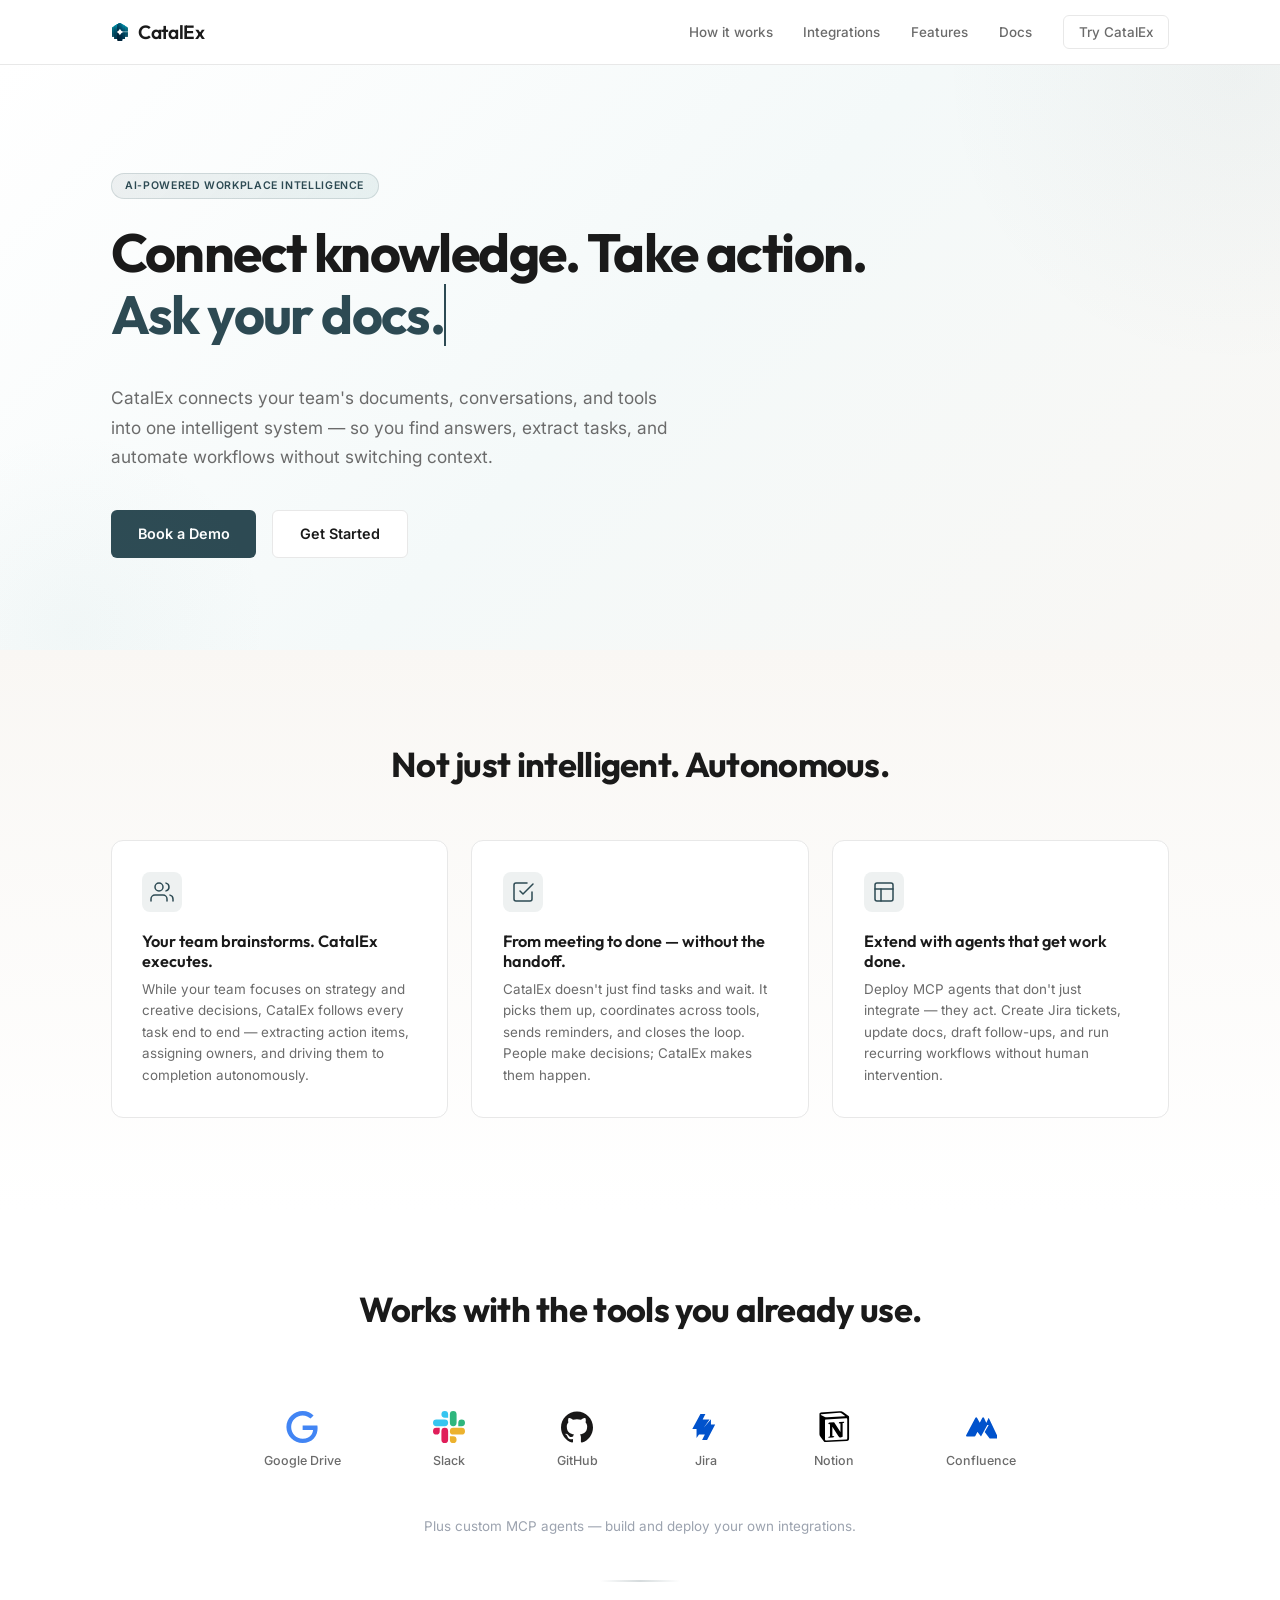
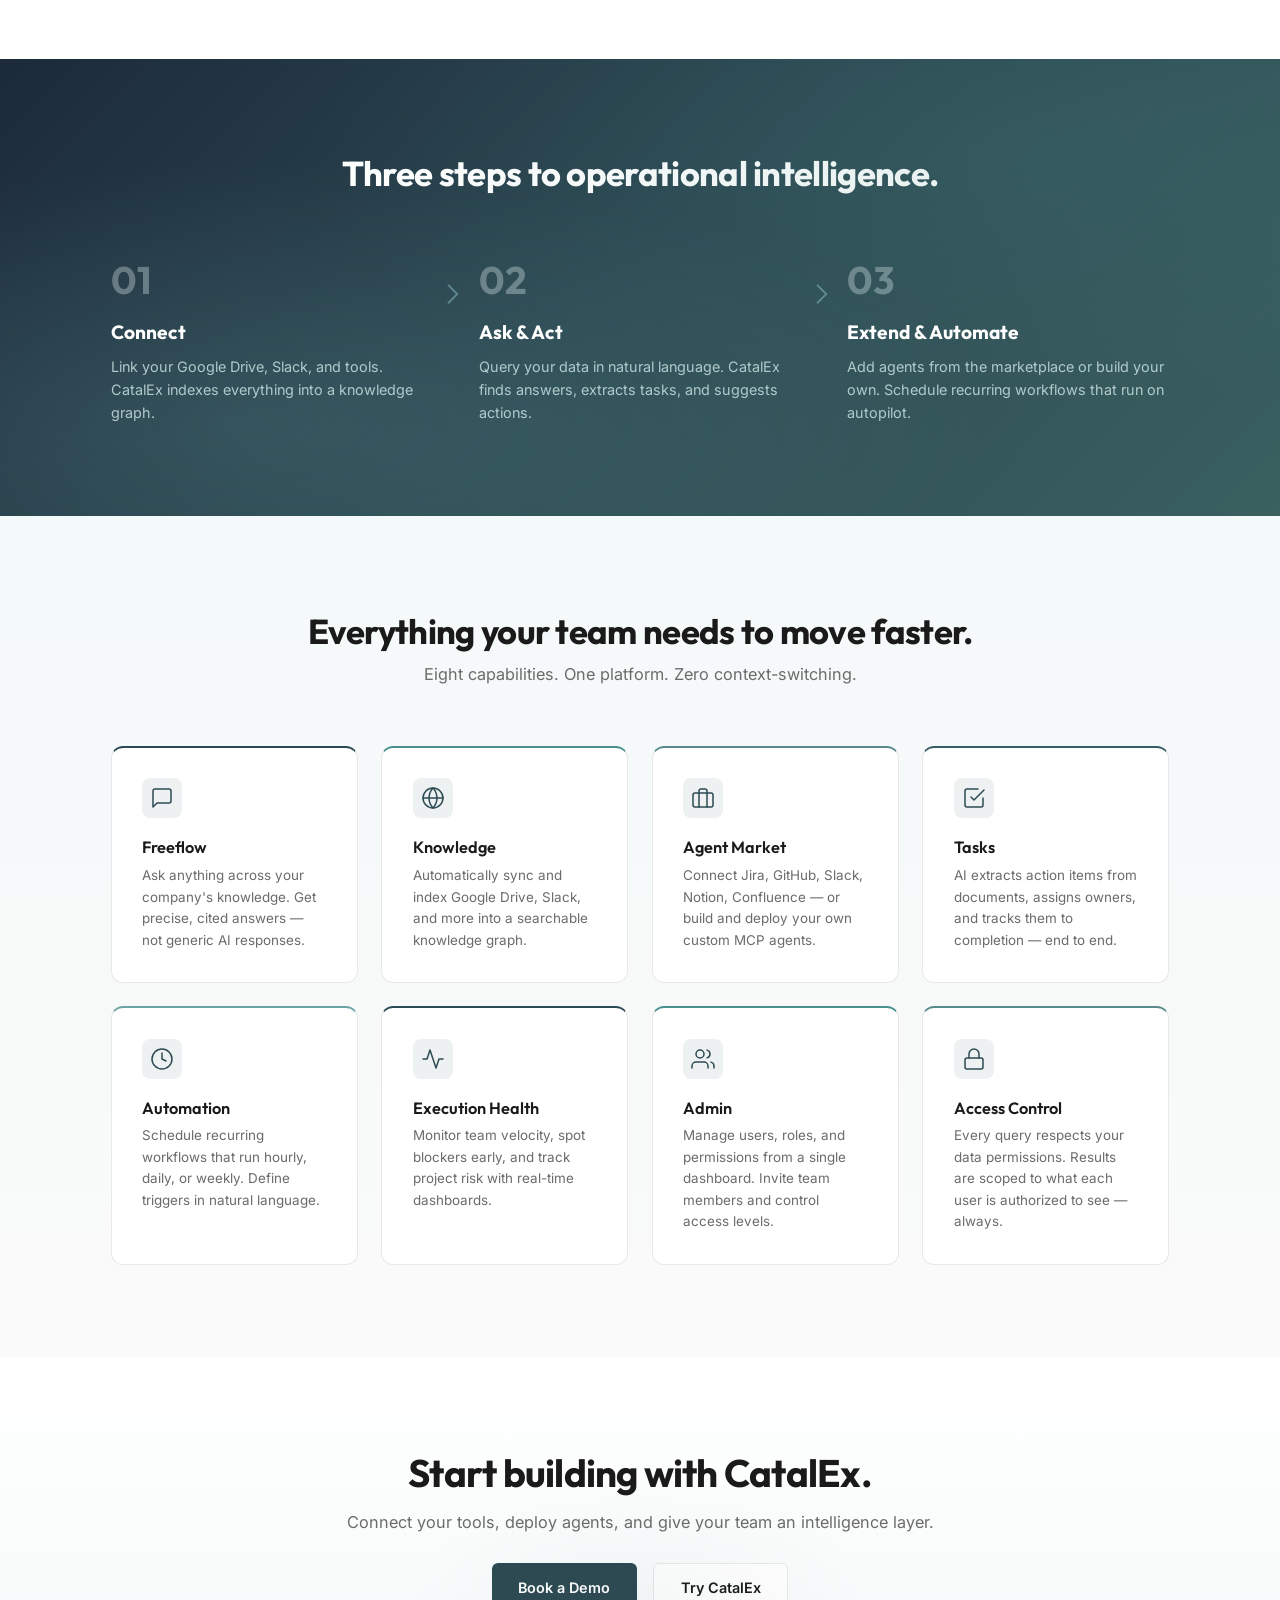
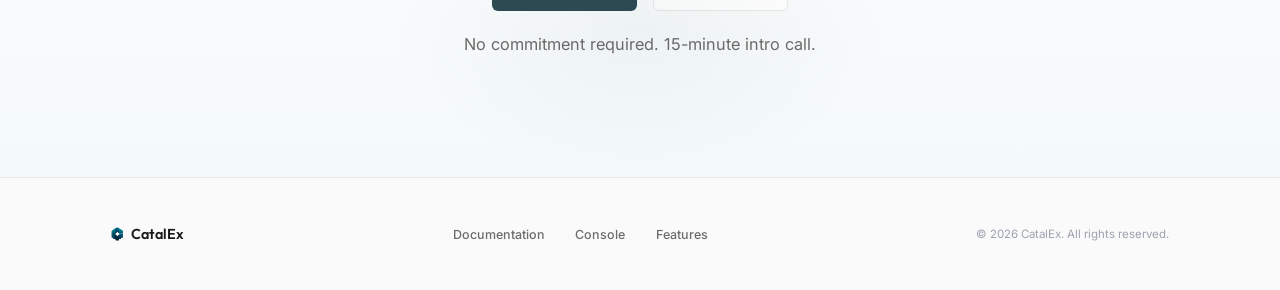
==== commit 6faf21f0: "Fix typewriter flicker, reorder nav links, speed up typing animation - Add min-height to hero h1 to " ====
--- a/index.html
+++ b/index.html
@@ -25,9 +25,9 @@
                     <span class="logo-text">CatalEx</span>
                 </a>
                 <div class="nav-links">
+                    <a href="#use-cases">How it works</a>
+                    <a href="#integrations">Integrations</a>
                     <a href="#features">Features</a>
-                    <a href="#how-it-works">How it works</a>
-                    <a href="#integrations">Integrations</a>
                     <a href="https://docs.catalex.co" target="_blank" rel="noopener">Docs</a>
                     <a href="https://console.catalex.co" class="btn-secondary btn-small" target="_blank" rel="noopener">Try CatalEx</a>
                 </div>
--- a/style.css
+++ b/style.css
@@ -193,6 +193,7 @@
   font-weight: 700;
   letter-spacing: -0.03em;
   margin: 1.5rem 0;
+  min-height: 9rem;
   color: var(--text);
 }
 
@@ -1055,6 +1056,7 @@
 @media (max-width: 768px) {
   .hero-content h1 {
     font-size: 2.5rem;
+    min-height: 6.5rem;
   }
 
   .nav-links {
@@ -1106,6 +1108,7 @@
 @media (max-width: 480px) {
   .hero-content h1 {
     font-size: 1.85rem;
+    min-height: 5rem;
   }
 
   .hero-actions {
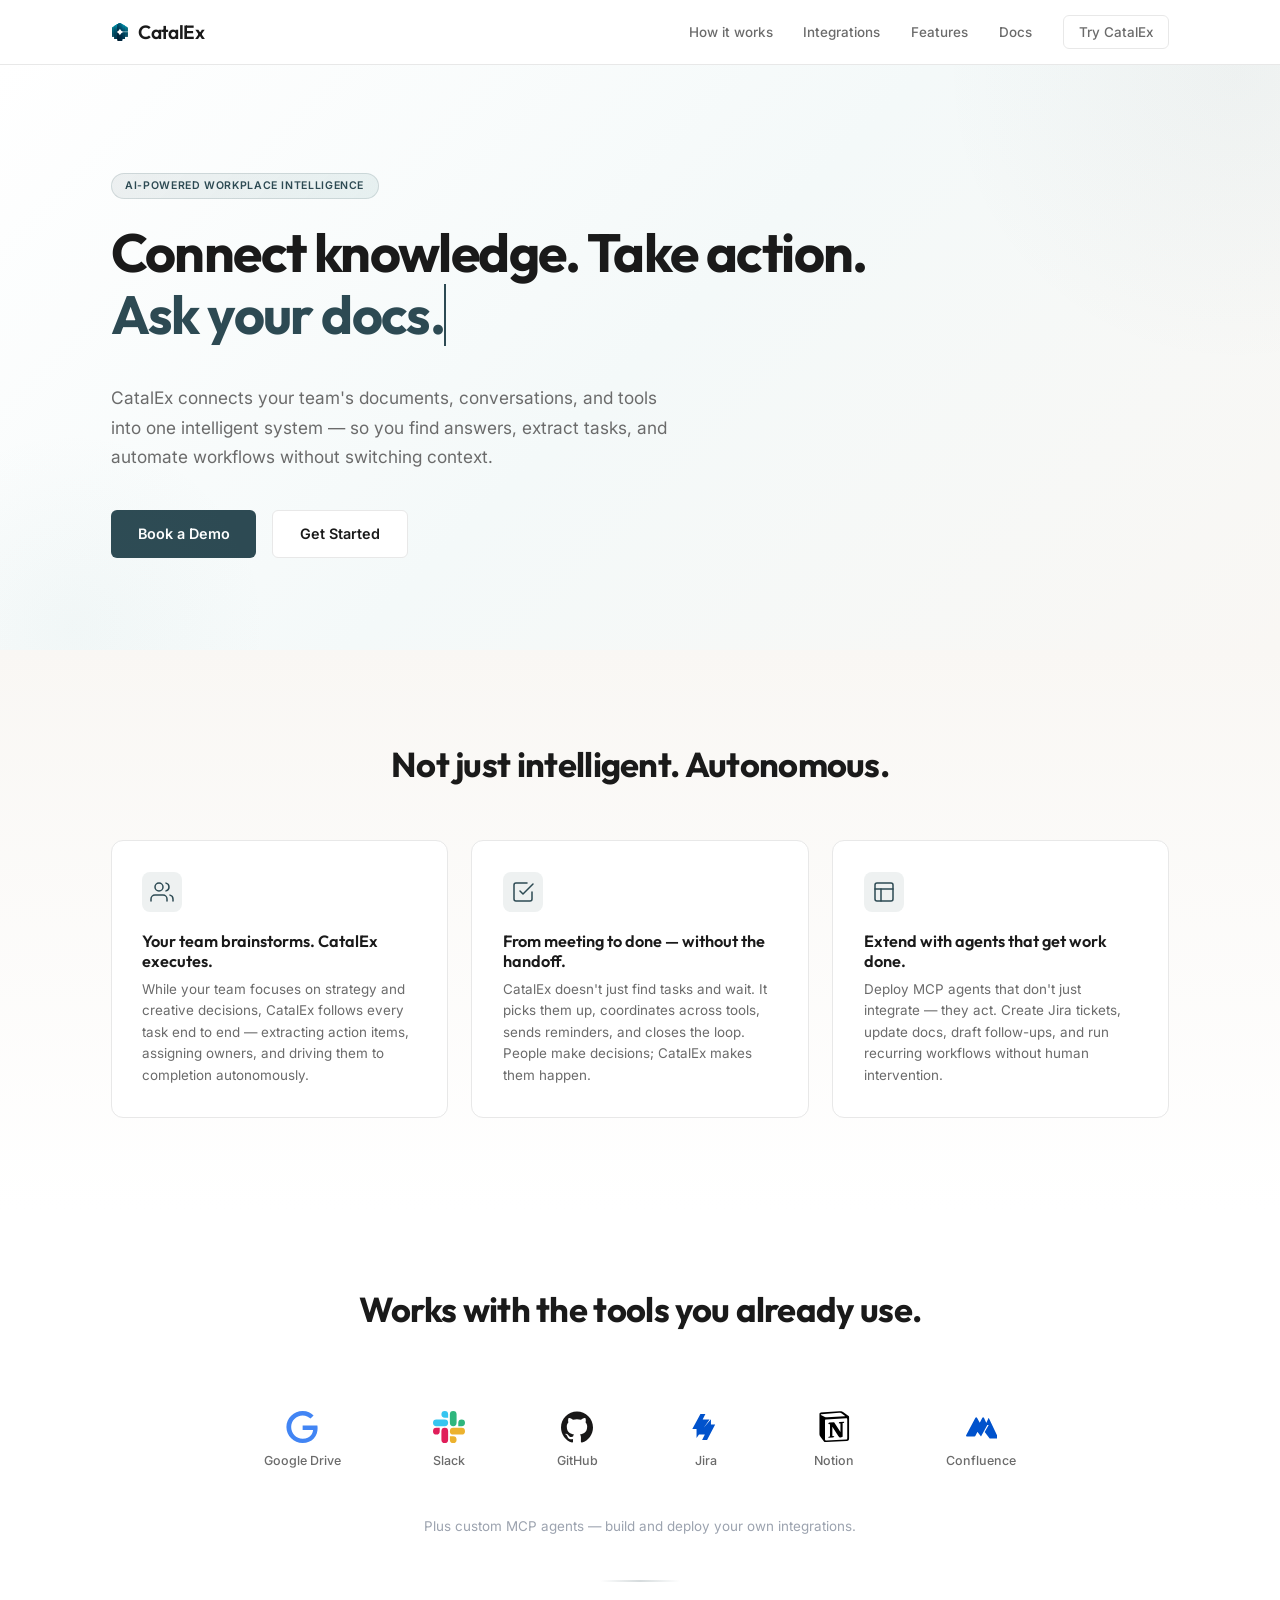
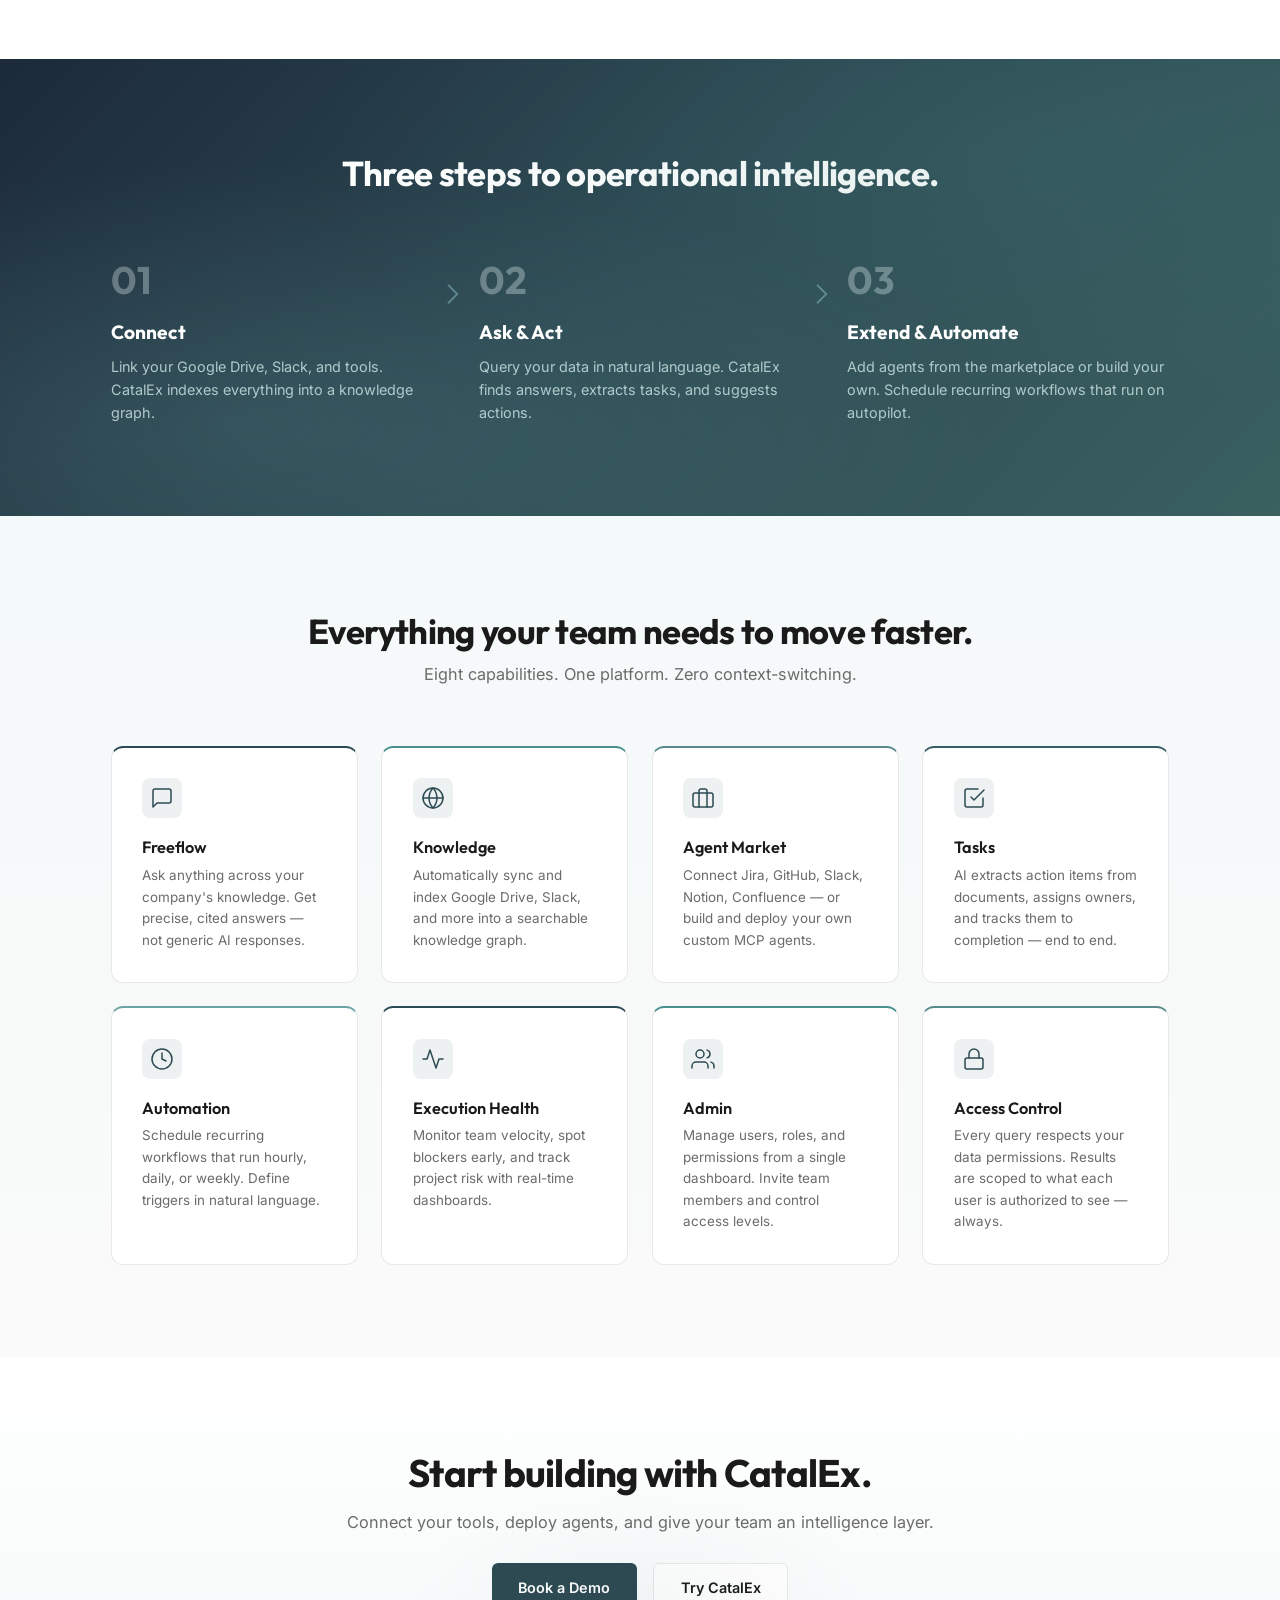
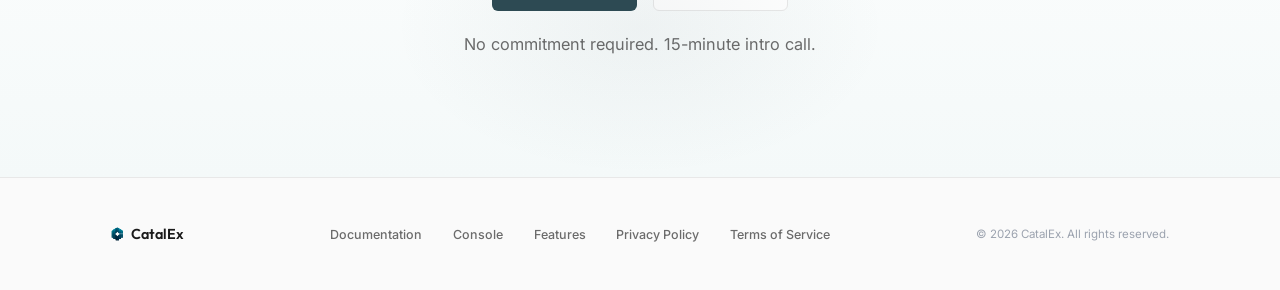
==== commit ef726ec0: "Add privacy policy and terms of service links to footer Co-Authored-By: Claude Opus 4.6 <noreply@ant" ====
--- a/index.html
+++ b/index.html
@@ -265,6 +265,8 @@
                         <a href="https://docs.catalex.co" target="_blank" rel="noopener">Documentation</a>
                         <a href="https://console.catalex.co" target="_blank" rel="noopener">Console</a>
                         <a href="#features">Features</a>
+                        <a href="https://docs.catalex.co/privacy-policy" target="_blank" rel="noopener">Privacy Policy</a>
+                        <a href="https://docs.catalex.co/terms-of-service" target="_blank" rel="noopener">Terms of Service</a>
                     </div>
                     <div class="footer-copyright">
                         &copy; 2026 CatalEx. All rights reserved.
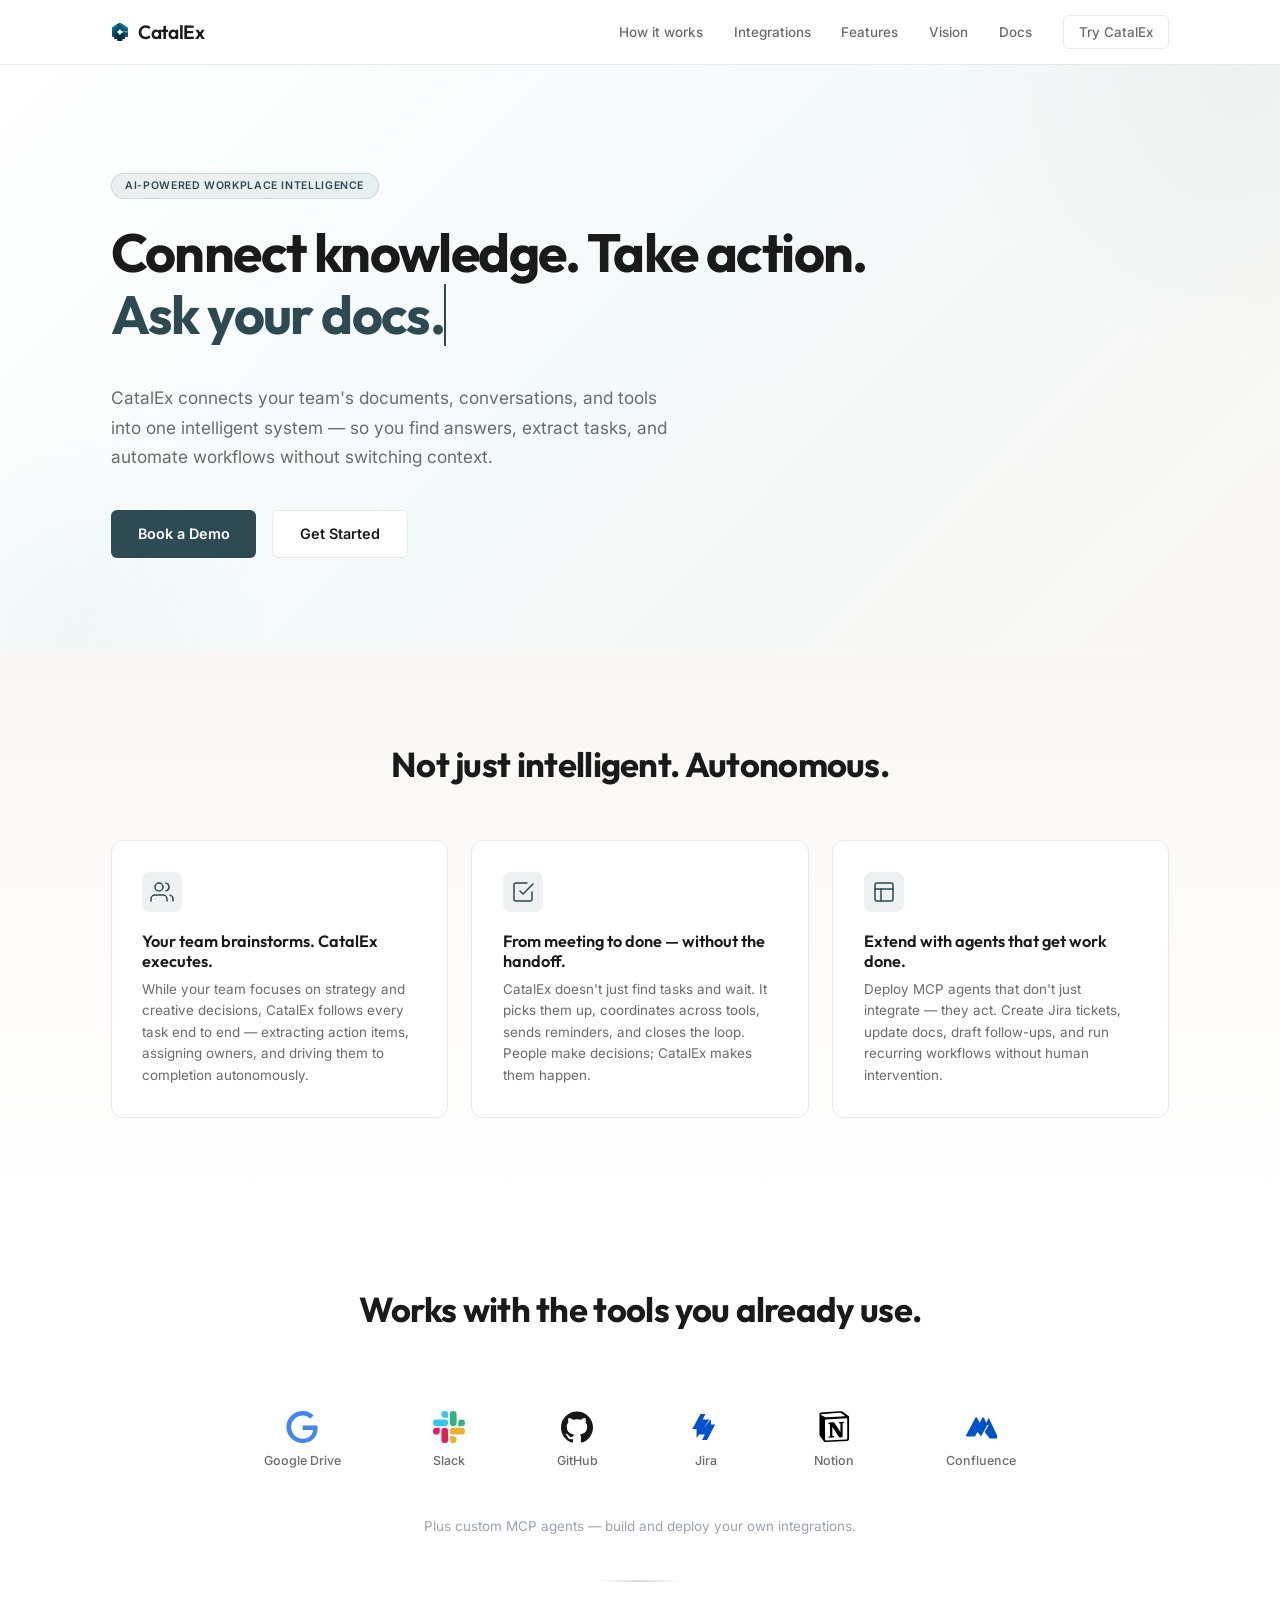
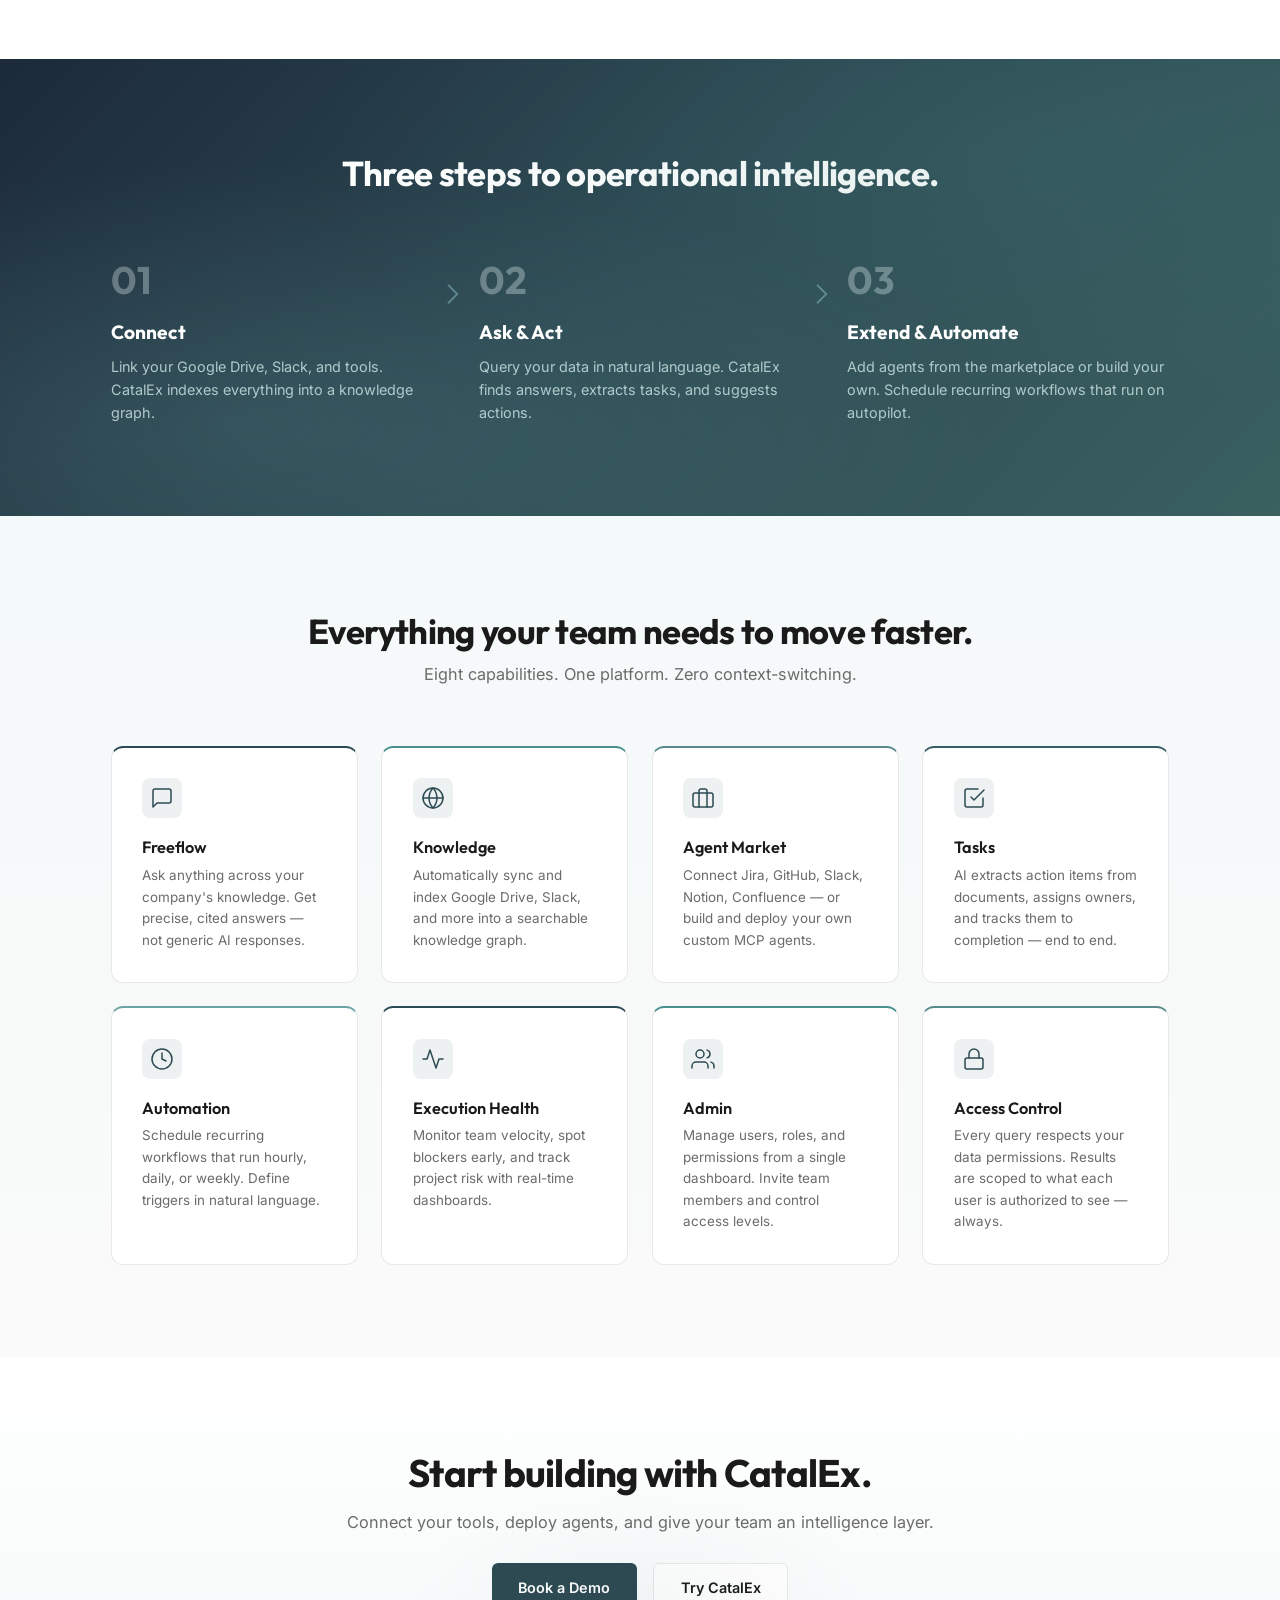
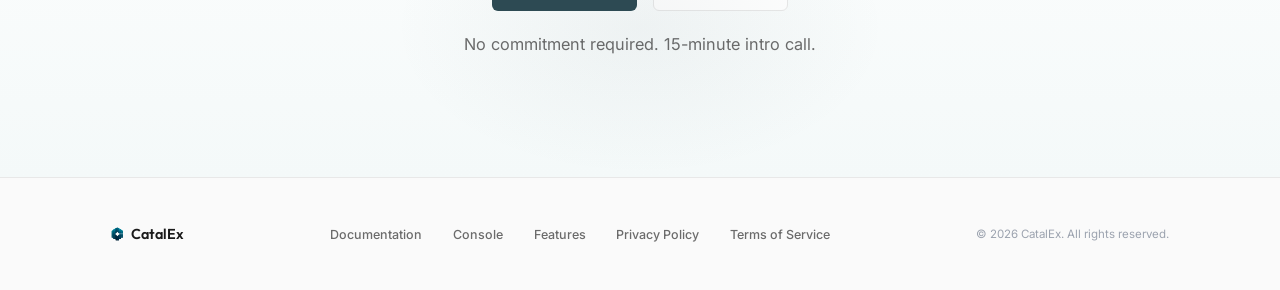
==== commit e0a32215: "Add /vision page with product vision, org transformation, architecture animation, and roadmap timeli" ====
--- a/index.html
+++ b/index.html
@@ -28,6 +28,7 @@
                     <a href="#use-cases">How it works</a>
                     <a href="#integrations">Integrations</a>
                     <a href="#features">Features</a>
+                    <a href="#/vision">Vision</a>
                     <a href="https://docs.catalex.co" target="_blank" rel="noopener">Docs</a>
                     <a href="https://console.catalex.co" class="btn-secondary btn-small" target="_blank" rel="noopener">Try CatalEx</a>
                 </div>
@@ -536,6 +537,365 @@
         </form>
     </main>
 
+    <!-- Vision Page -->
+    <main id="vision" class="page-section">
+        <a href="#" class="home-icon-link" title="Return to Home">
+            <svg width="24" height="24" viewBox="0 0 24 24" fill="none" stroke="currentColor"
+                stroke-width="2" stroke-linecap="round" stroke-linejoin="round">
+                <path d="m3 9 9-7 9 7v11a2 2 0 0 1-2 2H5a2 2 0 0 1-2-2z"></path>
+                <polyline points="9 22 9 12 15 12 15 22"></polyline>
+            </svg>
+        </a>
+
+        <!-- Hero -->
+        <section class="vision-hero">
+            <div class="vision-hero-inner">
+                <div class="vision-badge vision-blur-in" style="animation-delay: 0.1s">Product Vision</div>
+                <h1 class="vision-title vision-blur-in" style="animation-delay: 0s">The Workspace<br>is Evolving</h1>
+                <p class="vision-subtitle vision-blur-in" style="animation-delay: 0.5s">Work used to require people at every step &mdash; directing, executing, evaluating. In the new world, <strong>AI handles the execution</strong>. People direct. People review. Your company becomes <span class="ai-shimmer-text">AI-native</span>.</p>
+            </div>
+            <div class="vision-scroll-cue">
+                <span>Scroll to explore</span>
+                <svg width="16" height="16" viewBox="0 0 16 16" fill="none" stroke="currentColor" stroke-width="1.5">
+                    <path d="M8 3v10M4 9l4 4 4-4"/>
+                </svg>
+            </div>
+        </section>
+
+        <!-- Org Transformation Network -->
+        <section class="vision-org-section">
+            <div class="vision-org-header">
+                <h2>The Organization, Reimagined</h2>
+                <p>Smaller teams. Greater leverage. Same ambition &mdash; exponential output.</p>
+            </div>
+            <div class="org-compare">
+                <div class="org-side org-today" id="orgToday">
+                    <div class="org-side-label">Traditional Structure</div>
+                    <div class="org-network" id="orgNetworkToday">
+                        <canvas id="orgCanvasToday" width="420" height="380"></canvas>
+                    </div>
+                </div>
+
+                <div class="org-divider">
+                    <div class="org-divider-line"></div>
+                    <div class="org-divider-text">same output</div>
+                    <div class="org-divider-line"></div>
+                </div>
+
+                <div class="org-side org-tomorrow" id="orgTomorrow">
+                    <div class="org-side-label">With CatalEx</div>
+                    <div class="org-network" id="orgNetworkTomorrow">
+                        <canvas id="orgCanvasTomorrow" width="420" height="380"></canvas>
+                    </div>
+                </div>
+            </div>
+            <div class="org-bottom-message">
+                <span>AI executes silently in the background.</span>
+                <span>Everyone else focuses on building the vision.</span>
+            </div>
+        </section>
+
+        <!-- The Architecture -->
+        <section class="vision-arch-section">
+            <div class="vision-arch-header">
+                <h2>The Architecture</h2>
+                <p>To automate execution, you need three things: <strong>Intelligence</strong>, <strong>Memory</strong>, and <strong>Orchestration</strong>. The intelligence layer is already here. CatalEx builds the rest.</p>
+            </div>
+            <div class="arch-layout">
+                <div class="arch-canvas-wrap">
+                    <canvas id="archCanvas" width="720" height="420"></canvas>
+                </div>
+                <div class="arch-description">
+                    <div class="arch-desc-item">
+                        <div class="arch-desc-num">01</div>
+                        <div>
+                            <strong>Ingest</strong>
+                            <p>Data flows in from your tools &mdash; docs, conversations, code, tasks &mdash; and gets indexed into a unified knowledge graph.</p>
+                        </div>
+                    </div>
+                    <div class="arch-desc-item">
+                        <div class="arch-desc-num">02</div>
+                        <div>
+                            <strong>Remember</strong>
+                            <p>The Memory layer stores context about your org &mdash; who works on what, what was decided, where things stand.</p>
+                        </div>
+                    </div>
+                    <div class="arch-desc-item">
+                        <div class="arch-desc-num">03</div>
+                        <div>
+                            <strong>Reason</strong>
+                            <p>Intelligence layer uses frontier LLMs to understand, synthesize, and generate &mdash; grounded in your company's context.</p>
+                        </div>
+                    </div>
+                    <div class="arch-desc-item">
+                        <div class="arch-desc-num">04</div>
+                        <div>
+                            <strong>Execute</strong>
+                            <p>Orchestration connects to your tools via MCP agents and drives tasks to completion autonomously.</p>
+                        </div>
+                    </div>
+                </div>
+            </div>
+        </section>
+
+        <!-- What Exists Today -->
+        <section class="vision-today-section">
+            <div class="vision-today-header">
+                <h2>What Exists Today</h2>
+                <p>We are in the Memory phase &mdash; building the knowledge layer that powers everything else.</p>
+            </div>
+            <div class="vision-today-content">
+                <div class="today-mcp-grid">
+                    <div class="today-mcp-card">
+                        <div class="today-mcp-icon"><svg viewBox="0 0 24 24" width="24" height="24"><path fill="#4285F4" d="M12.48 10.92v3.28h7.84c-.24 1.84-.853 3.187-1.787 4.133-1.147 1.147-2.933 2.4-6.053 2.4-4.827 0-8.6-3.893-8.6-8.72s3.773-8.72 8.6-8.72c2.6 0 4.507 1.027 5.907 2.347l2.307-2.307C18.747 1.44 16.133 0 12.48 0 5.867 0 .307 5.387.307 12s5.56 12 12.173 12c3.573 0 6.267-1.173 8.373-3.36 2.16-2.16 2.84-5.213 2.84-7.667 0-.76-.053-1.467-.173-2.053H12.48z"/></svg></div>
+                        <h4>Google Drive</h4>
+                        <p>Docs, Sheets, Slides</p>
+                    </div>
+                    <div class="today-mcp-card">
+                        <div class="today-mcp-icon"><svg viewBox="0 0 24 24" width="24" height="24"><path fill="#E01E5A" d="M5.042 15.165a2.528 2.528 0 0 1-2.52 2.523A2.528 2.528 0 0 1 0 15.165a2.527 2.527 0 0 1 2.522-2.52h2.52v2.52zM6.313 15.165a2.527 2.527 0 0 1 2.521-2.52 2.527 2.527 0 0 1 2.521 2.52v6.313A2.528 2.528 0 0 1 8.834 24a2.528 2.528 0 0 1-2.521-2.522v-6.313z"/><path fill="#36C5F0" d="M8.834 5.042a2.528 2.528 0 0 1-2.521-2.52A2.528 2.528 0 0 1 8.834 0a2.528 2.528 0 0 1 2.521 2.522v2.52H8.834zM8.834 6.313a2.528 2.528 0 0 1 2.521 2.521 2.528 2.528 0 0 1-2.521 2.521H2.522A2.528 2.528 0 0 1 0 8.834a2.528 2.528 0 0 1 2.522-2.521h6.312z"/><path fill="#2EB67D" d="M18.956 8.834a2.528 2.528 0 0 1 2.522-2.521A2.528 2.528 0 0 1 24 8.834a2.528 2.528 0 0 1-2.522 2.521h-2.522V8.834zM17.688 8.834a2.528 2.528 0 0 1-2.523 2.521 2.527 2.527 0 0 1-2.52-2.521V2.522A2.527 2.527 0 0 1 15.165 0a2.528 2.528 0 0 1 2.523 2.522v6.312z"/><path fill="#ECB22E" d="M15.165 18.956a2.528 2.528 0 0 1 2.523 2.522A2.528 2.528 0 0 1 15.165 24a2.527 2.527 0 0 1-2.52-2.522v-2.522h2.52zM15.165 17.688a2.527 2.527 0 0 1-2.52-2.523 2.526 2.526 0 0 1 2.52-2.52h6.313A2.527 2.527 0 0 1 24 15.165a2.528 2.528 0 0 1-2.522 2.523h-6.313z"/></svg></div>
+                        <h4>Slack</h4>
+                        <p>Channels and threads</p>
+                    </div>
+                    <div class="today-mcp-card">
+                        <div class="today-mcp-icon"><svg viewBox="0 0 24 24" width="24" height="24"><path fill="#fff" d="M12 .297c-6.63 0-12 5.373-12 12 0 5.303 3.438 9.8 8.205 11.385.6.113.82-.258.82-.577 0-.285-.01-1.04-.015-2.04-3.338.724-4.042-1.61-4.042-1.61C4.422 18.07 3.633 17.7 3.633 17.7c-1.087-.744.084-.729.084-.729 1.205.084 1.838 1.236 1.838 1.236 1.07 1.835 2.809 1.305 3.495.998.108-.776.417-1.305.76-1.605-2.665-.3-5.466-1.332-5.466-5.93 0-1.31.465-2.38 1.235-3.22-.135-.303-.54-1.523.105-3.176 0 0 1.005-.322 3.3 1.23.96-.267 1.98-.399 3-.405 1.02.006 2.04.138 3 .405 2.28-1.552 3.285-1.23 3.285-1.23.645 1.653.24 2.873.12 3.176.765.84 1.23 1.91 1.23 3.22 0 4.61-2.805 5.625-5.475 5.92.42.36.81 1.096.81 2.22 0 1.606-.015 2.896-.015 3.286 0 .315.21.69.825.57C20.565 22.092 24 17.592 24 12.297c0-6.627-5.373-12-12-12"/></svg></div>
+                        <h4>GitHub</h4>
+                        <p>Repos, PRs, issues</p>
+                    </div>
+                    <div class="today-mcp-card">
+                        <div class="today-mcp-icon"><svg viewBox="0 0 24 24" width="24" height="24"><path fill="#2684FF" d="M11.571 11.513H0a5.218 5.218 0 0 0 5.232 5.215h2.13v2.057A5.215 5.215 0 0 0 12.575 24V12.518a1.005 1.005 0 0 0-1.005-1.005zm5.723-5.756H5.723a5.218 5.218 0 0 0 5.232 5.215h2.13v2.057a5.215 5.215 0 0 0 5.213 5.215V6.762a1.005 1.005 0 0 0-1.005-1.005zm5.723-5.756H11.446a5.218 5.218 0 0 0 5.232 5.215h2.13v2.057A5.215 5.215 0 0 0 24.021 12.5V1.006A1.005 1.005 0 0 0 23.017 0z"/></svg></div>
+                        <h4>Jira</h4>
+                        <p>Projects and sprints</p>
+                    </div>
+                    <div class="today-mcp-card">
+                        <div class="today-mcp-icon"><svg viewBox="0 0 24 24" width="24" height="24"><path fill="#fff" d="M4.459 4.208c.746.606 1.026.56 2.428.466l13.215-.793c.28 0 .047-.28-.046-.326L17.86 1.968c-.42-.326-.98-.7-2.055-.607L2.58 2.514c-.467.047-.56.28-.374.466l2.253 1.228zm.793 3.08v13.904c0 .747.373 1.027 1.214.98l14.523-.84c.841-.046.935-.56.935-1.166V6.354c0-.606-.233-.933-.748-.886l-15.177.887c-.56.047-.747.327-.747.933z"/></svg></div>
+                        <h4>Notion</h4>
+                        <p>Wikis and databases</p>
+                    </div>
+                    <div class="today-mcp-card">
+                        <div class="today-mcp-icon"><svg viewBox="0 0 24 24" width="24" height="24"><path fill="#0052CC" d="M.87 18.257c-.248.382.053.867.514.867h5.767a.667.667 0 0 0 .59-.357L12 10.472l-2.998-5.36a.667.667 0 0 0-1.18 0L.87 18.257zM14.196 5.111a.667.667 0 0 0-1.18 0L8.26 14.263l3.74 4.86 4.728-8.651-2.533-5.36zM17.764 10.472l-2.998 5.36 3.74 4.86h5.767c.461 0 .762-.486.514-.867L17.764 5.111l-2.533 5.36h2.533z"/></svg></div>
+                        <h4>Confluence</h4>
+                        <p>Spaces and pages</p>
+                    </div>
+                </div>
+                <div class="today-features">
+                    <h3>Available now</h3>
+                    <div class="today-features-grid">
+                        <div class="today-feature-item">
+                            <svg width="18" height="18" viewBox="0 0 24 24" fill="none" stroke="currentColor" stroke-width="1.5"><path d="M21 15a2 2 0 0 1-2 2H7l-4 4V5a2 2 0 0 1 2-2h14a2 2 0 0 1 2 2z"/></svg>
+                            <div>
+                                <strong>Freeflow</strong>
+                                <span>Ask anything across your entire company's knowledge and get cited, accurate answers.</span>
+                                <span class="feature-example">"What was decided about the pricing model in last quarter's board meeting?"</span>
+                            </div>
+                        </div>
+                        <div class="today-feature-item">
+                            <svg width="18" height="18" viewBox="0 0 24 24" fill="none" stroke="currentColor" stroke-width="1.5"><circle cx="11" cy="11" r="8"/><path d="m21 21-4.35-4.35"/></svg>
+                            <div>
+                                <strong>Semantic Search</strong>
+                                <span>Find answers by meaning, not keywords. Results are scoped to your access permissions.</span>
+                                <span class="feature-example">"Find the onboarding checklist for new engineers" &mdash; even if it's buried in a Notion wiki.</span>
+                            </div>
+                        </div>
+                        <div class="today-feature-item">
+                            <svg width="18" height="18" viewBox="0 0 24 24" fill="none" stroke="currentColor" stroke-width="1.5"><circle cx="12" cy="12" r="10"/><polyline points="12 6 12 12 16 14"/></svg>
+                            <div>
+                                <strong>Daily Prep</strong>
+                                <span>Get a morning briefing: today's meetings, what changed overnight, blockers to watch.</span>
+                                <span class="feature-example">"Prep me up for today" &mdash; summarises calendar, Slack highlights, and project status.</span>
+                            </div>
+                        </div>
+                        <div class="today-feature-item">
+                            <svg width="18" height="18" viewBox="0 0 24 24" fill="none" stroke="currentColor" stroke-width="1.5"><rect x="2" y="7" width="20" height="14" rx="2" ry="2"/><path d="M16 21V5a2 2 0 0 0-2-2h-4a2 2 0 0 0-2 2v16"/></svg>
+                            <div>
+                                <strong>MCP Agents</strong>
+                                <span>Connect any tool via Model Context Protocol. Deploy from marketplace or build your own.</span>
+                                <span class="feature-example">Jira agent creates tickets from Slack conversations. GitHub agent links PRs to decisions.</span>
+                            </div>
+                        </div>
+                    </div>
+                </div>
+            </div>
+        </section>
+
+        <!-- The Journey / Vertical Timeline -->
+        <section class="vision-timeline-section">
+            <div class="vision-timeline-header">
+                <h2>The Journey</h2>
+                <p>Four phases from assisted knowledge to fully autonomous work.</p>
+            </div>
+
+            <div class="vtimeline">
+                <!-- Vertical line -->
+                <div class="vtimeline-line"></div>
+
+                <!-- Phase 1 — LEFT -->
+                <div class="vtimeline-item vtimeline-left" data-phase="1">
+                    <div class="vtimeline-node completed">
+                        <div class="vtimeline-node-inner">1</div>
+                    </div>
+                    <div class="vtimeline-label">Now</div>
+                    <div class="phase-card">
+                        <h3>Memory</h3>
+                        <p class="phase-tagline">Build company knowledge</p>
+                        <p class="phase-desc">CatalEx indexes your documents, conversations, and tools into a unified knowledge graph. Your company's collective memory becomes searchable, cited, and actionable.</p>
+                        <div class="phase-details-label">What gets unlocked</div>
+                        <div class="phase-details open">
+                            <div class="phase-feature">
+                                <svg width="16" height="16" viewBox="0 0 24 24" fill="none" stroke="currentColor" stroke-width="1.5"><path d="M21 15a2 2 0 0 1-2 2H7l-4 4V5a2 2 0 0 1 2-2h14a2 2 0 0 1 2 2z"/></svg>
+                                <span>Freeflow &mdash; ask anything across your company</span>
+                            </div>
+                            <div class="phase-feature">
+                                <svg width="16" height="16" viewBox="0 0 24 24" fill="none" stroke="currentColor" stroke-width="1.5"><circle cx="11" cy="11" r="8"/><path d="m21 21-4.35-4.35"/></svg>
+                                <span>Search &mdash; find answers, not files</span>
+                            </div>
+                            <div class="phase-feature">
+                                <svg width="16" height="16" viewBox="0 0 24 24" fill="none" stroke="currentColor" stroke-width="1.5"><circle cx="12" cy="12" r="10"/><polyline points="12 6 12 12 16 14"/></svg>
+                                <span>Prep me up for today</span>
+                            </div>
+                            <div class="phase-feature">
+                                <svg width="16" height="16" viewBox="0 0 24 24" fill="none" stroke="currentColor" stroke-width="1.5"><path d="M17 21v-2a4 4 0 0 0-4-4H5a4 4 0 0 0-4 4v2"/><circle cx="9" cy="7" r="4"/><path d="M23 21v-2a4 4 0 0 0-3-3.87"/><path d="M16 3.13a4 4 0 0 1 0 7.75"/></svg>
+                                <span>Who is working on X?</span>
+                            </div>
+                            <div class="phase-feature">
+                                <svg width="16" height="16" viewBox="0 0 24 24" fill="none" stroke="currentColor" stroke-width="1.5"><path d="M14 2H6a2 2 0 0 0-2 2v16a2 2 0 0 0 2 2h12a2 2 0 0 0 2-2V8z"/><polyline points="14 2 14 8 20 8"/></svg>
+                                <span>Catch me up on this document</span>
+                            </div>
+                        </div>
+                    </div>
+                </div>
+
+                <!-- "We are here" marker — between Phase 1 and 2 -->
+                <div class="vtimeline-here-marker" id="weAreHereMarker">
+                    <div class="vtimeline-here-dot">
+                        <div class="vtimeline-here-pulse"></div>
+                    </div>
+                    <div class="vtimeline-here-label">
+                        <svg width="12" height="12" viewBox="0 0 12 12" fill="none" stroke="currentColor" stroke-width="2"><path d="M6 9V3M3 5l3-3 3 3"/></svg>
+                        <span>We are here</span>
+                    </div>
+                </div>
+
+                <!-- Phase 2 — RIGHT -->
+                <div class="vtimeline-item vtimeline-right" data-phase="2">
+                    <div class="vtimeline-node">
+                        <div class="vtimeline-node-inner">2</div>
+                    </div>
+                    <div class="vtimeline-label">Next</div>
+                    <div class="phase-card">
+                        <h3>Execution</h3>
+                        <p class="phase-tagline">AI does the work after you decide</p>
+                        <p class="phase-desc">Meetings end and tasks get done. People become reviewers &mdash; they take their hands off execution. The system connects to tools via MCP and drives work to completion.</p>
+                        <div class="phase-details-label">What gets unlocked</div>
+                        <div class="phase-details open">
+                            <div class="phase-feature">
+                                <svg width="16" height="16" viewBox="0 0 24 24" fill="none" stroke="currentColor" stroke-width="1.5"><path d="M9 11l3 3L22 4"/><path d="M21 12v7a2 2 0 0 1-2 2H5a2 2 0 0 1-2-2V5a2 2 0 0 1 2-2h11"/></svg>
+                                <span>Meeting ends &rarr; tasks auto-created and assigned</span>
+                            </div>
+                            <div class="phase-feature">
+                                <svg width="16" height="16" viewBox="0 0 24 24" fill="none" stroke="currentColor" stroke-width="1.5"><path d="M20 21v-2a4 4 0 0 0-4-4H8a4 4 0 0 0-4 4v2"/><circle cx="12" cy="7" r="4"/></svg>
+                                <span>People review, AI executes</span>
+                            </div>
+                            <div class="phase-feature">
+                                <svg width="16" height="16" viewBox="0 0 24 24" fill="none" stroke="currentColor" stroke-width="1.5"><rect x="2" y="7" width="20" height="14" rx="2" ry="2"/><path d="M16 21V5a2 2 0 0 0-2-2h-4a2 2 0 0 0-2 2v16"/></svg>
+                                <span>MCP agents connect to Jira, GitHub, Slack, Notion</span>
+                            </div>
+                            <div class="phase-feature">
+                                <svg width="16" height="16" viewBox="0 0 24 24" fill="none" stroke="currentColor" stroke-width="1.5"><path d="M14 2H6a2 2 0 0 0-2 2v16a2 2 0 0 0 2 2h12a2 2 0 0 0 2-2V8z"/><polyline points="14 2 14 8 20 8"/></svg>
+                                <span>Auto-draft docs, emails, and follow-ups</span>
+                            </div>
+                        </div>
+                    </div>
+                </div>
+
+                <!-- Phase 3 — LEFT -->
+                <div class="vtimeline-item vtimeline-left" data-phase="3">
+                    <div class="vtimeline-node">
+                        <div class="vtimeline-node-inner">3</div>
+                    </div>
+                    <div class="vtimeline-label">~6 months</div>
+                    <div class="phase-card">
+                        <h3>Automation</h3>
+                        <p class="phase-tagline">Work runs on a schedule</p>
+                        <p class="phase-desc">Users schedule recurring workflows. AI picks up signals of work &mdash; a Slack message, a calendar event, a status change &mdash; and executes without being asked.</p>
+                        <div class="phase-details-label">What gets unlocked</div>
+                        <div class="phase-details open">
+                            <div class="phase-feature">
+                                <svg width="16" height="16" viewBox="0 0 24 24" fill="none" stroke="currentColor" stroke-width="1.5"><circle cx="12" cy="12" r="10"/><polyline points="12 6 12 12 16 14"/></svg>
+                                <span>Scheduled workflows &mdash; hourly, daily, weekly</span>
+                            </div>
+                            <div class="phase-feature">
+                                <svg width="16" height="16" viewBox="0 0 24 24" fill="none" stroke="currentColor" stroke-width="1.5"><polyline points="22 12 18 12 15 21 9 3 6 12 2 12"/></svg>
+                                <span>Signal-driven execution &mdash; AI detects work and acts</span>
+                            </div>
+                            <div class="phase-feature">
+                                <svg width="16" height="16" viewBox="0 0 24 24" fill="none" stroke="currentColor" stroke-width="1.5"><path d="M18 20V10M12 20V4M6 20v-6"/></svg>
+                                <span>Recurring reports, standups, and status updates</span>
+                            </div>
+                            <div class="phase-feature">
+                                <svg width="16" height="16" viewBox="0 0 24 24" fill="none" stroke="currentColor" stroke-width="1.5"><path d="M21 15a2 2 0 0 1-2 2H7l-4 4V5a2 2 0 0 1 2-2h14a2 2 0 0 1 2 2z"/></svg>
+                                <span>Trigger chains &mdash; if X happens, do Y then Z</span>
+                            </div>
+                        </div>
+                    </div>
+                </div>
+
+                <!-- Phase 4 — RIGHT -->
+                <div class="vtimeline-item vtimeline-right" data-phase="4">
+                    <div class="vtimeline-node">
+                        <div class="vtimeline-node-inner">4</div>
+                    </div>
+                    <div class="vtimeline-label">~1 year</div>
+                    <div class="phase-card">
+                        <h3>Autonomous</h3>
+                        <p class="phase-tagline">Every person gets an army</p>
+                        <p class="phase-desc">The system extracts work for you. Specialized agents &mdash; HR, engineering, sales, ops &mdash; pick up tasks and execute end-to-end. Every person operates with the leverage of an entire team.</p>
+                        <div class="phase-details-label">What gets unlocked</div>
+                        <div class="phase-details open">
+                            <div class="phase-feature">
+                                <svg width="16" height="16" viewBox="0 0 24 24" fill="none" stroke="currentColor" stroke-width="1.5"><path d="M17 21v-2a4 4 0 0 0-4-4H5a4 4 0 0 0-4 4v2"/><circle cx="9" cy="7" r="4"/><path d="M23 21v-2a4 4 0 0 0-3-3.87"/><path d="M16 3.13a4 4 0 0 1 0 7.75"/></svg>
+                                <span>Specialized agents: HR, Engineering, Sales, Ops</span>
+                            </div>
+                            <div class="phase-feature">
+                                <svg width="16" height="16" viewBox="0 0 24 24" fill="none" stroke="currentColor" stroke-width="1.5"><circle cx="12" cy="12" r="10"/><line x1="2" y1="12" x2="22" y2="12"/><path d="M12 2a15.3 15.3 0 0 1 4 10 15.3 15.3 0 0 1-4 10 15.3 15.3 0 0 1-4-10 15.3 15.3 0 0 1 4-10z"/></svg>
+                                <span>AI extracts work from context &mdash; no prompting needed</span>
+                            </div>
+                            <div class="phase-feature">
+                                <svg width="16" height="16" viewBox="0 0 24 24" fill="none" stroke="currentColor" stroke-width="1.5"><rect x="3" y="3" width="18" height="18" rx="2" ry="2"/><line x1="3" y1="9" x2="21" y2="9"/><line x1="9" y1="21" x2="9" y2="9"/></svg>
+                                <span>Fully hands-off &mdash; work happens while you sleep</span>
+                            </div>
+                            <div class="phase-feature">
+                                <svg width="16" height="16" viewBox="0 0 24 24" fill="none" stroke="currentColor" stroke-width="1.5"><path d="M12 22s8-4 8-10V5l-8-3-8 3v7c0 6 8 10 8 10z"/></svg>
+                                <span>Every person operates with the leverage of a team</span>
+                            </div>
+                        </div>
+                    </div>
+                </div>
+            </div>
+        </section>
+
+        <!-- CTA -->
+        <section class="vision-cta">
+            <div class="vision-cta-inner">
+                <h2>The future of work isn't about working harder.<br>It's about building systems that work for you.</h2>
+                <div class="vision-cta-actions">
+                    <button class="btn-primary btn-large" onclick="openDemoModal()">Book a Demo</button>
+                    <a href="https://console.catalex.co" class="btn-secondary btn-large" target="_blank" rel="noopener">Try CatalEx</a>
+                </div>
+            </div>
+        </section>
+
+        <!-- Footer -->
+        <footer class="vision-footer">
+            <div class="vision-footer-inner">
+                <div class="footer-brand">
+                    <img src="logo.svg" alt="CatalEx" class="footer-logo">
+                    <span class="footer-name">CatalEx</span>
+                </div>
+                <div class="footer-copyright">&copy; 2026 CatalEx. All rights reserved.</div>
+            </div>
+        </footer>
+    </main>
+
     <!-- Demo Modal -->
     <div id="demoModal" class="modal">
         <div class="modal-content">
--- a/style.css
+++ b/style.css
@@ -1033,6 +1033,947 @@
   box-shadow: var(--shadow-sm);
 }
 
+/* ========================================
+   Vision Page
+   ======================================== */
+
+#vision {
+  background: #050505;
+  color: #E6EDF3;
+  min-height: 100vh;
+  overflow-x: hidden;
+}
+
+/* Vision Hero */
+.vision-hero {
+  min-height: 100vh;
+  display: flex;
+  flex-direction: column;
+  justify-content: center;
+  align-items: center;
+  text-align: center;
+  padding: 4rem 2rem;
+  position: relative;
+  background:
+    radial-gradient(ellipse at 30% 20%, rgba(45, 74, 83, 0.12) 0%, transparent 60%),
+    radial-gradient(ellipse at 70% 80%, rgba(74, 143, 143, 0.06) 0%, transparent 50%),
+    #050505;
+}
+
+.vision-hero::before {
+  content: '';
+  position: absolute;
+  inset: 0;
+  background-image:
+    radial-gradient(circle at 20% 50%, rgba(45, 74, 83, 0.04) 1px, transparent 1px),
+    radial-gradient(circle at 80% 30%, rgba(45, 74, 83, 0.02) 1px, transparent 1px);
+  background-size: 60px 60px, 90px 90px;
+  pointer-events: none;
+}
+
+.vision-hero-inner {
+  position: relative;
+  max-width: 720px;
+}
+
+.vision-badge {
+  display: inline-block;
+  padding: 0.375rem 1rem;
+  background: rgba(45, 74, 83, 0.3);
+  border: 1px solid rgba(74, 143, 143, 0.25);
+  border-radius: 99px;
+  font-size: 0.6875rem;
+  font-weight: 600;
+  text-transform: uppercase;
+  color: #7EC8C8;
+  letter-spacing: 0.1em;
+  margin-bottom: 2.5rem;
+}
+
+.vision-title {
+  font-family: var(--font-heading);
+  font-size: 4.5rem;
+  font-weight: 700;
+  line-height: 1.15;
+  letter-spacing: -0.04em;
+  color: #F0F6FC;
+  margin-bottom: 2rem;
+  padding-top: 0.1em;
+  background: linear-gradient(135deg, #F0F6FC 0%, #7EC8C8 100%);
+  -webkit-background-clip: text;
+  -webkit-text-fill-color: transparent;
+  background-clip: text;
+}
+
+.vision-subtitle {
+  font-size: 1.1875rem;
+  line-height: 1.75;
+  color: #8B949E;
+  max-width: 560px;
+  margin: 0 auto;
+}
+
+.vision-subtitle strong {
+  color: #7EC8C8;
+  font-weight: 600;
+}
+
+/* AI shimmer text */
+.ai-shimmer-text {
+  background: linear-gradient(90deg, #7EC8C8, #D97FCE, #8B6FC0, #7EC8C8, #D97FCE);
+  background-size: 300% 100%;
+  -webkit-background-clip: text;
+  -webkit-text-fill-color: transparent;
+  background-clip: text;
+  animation: aiShimmer 4s linear infinite;
+  font-weight: 700;
+}
+
+@keyframes aiShimmer {
+  0% { background-position: 0% 50%; }
+  100% { background-position: 300% 50%; }
+}
+
+/* Hero blur-in animation */
+.vision-blur-in {
+  opacity: 0;
+  filter: blur(12px);
+  animation: visionBlurIn 0.9s ease forwards;
+}
+
+@keyframes visionBlurIn {
+  0% { opacity: 0; filter: blur(12px); transform: translateY(8px); }
+  100% { opacity: 1; filter: blur(0); transform: translateY(0); }
+}
+
+.vision-scroll-cue {
+  position: absolute;
+  bottom: 3rem;
+  left: 50%;
+  transform: translateX(-50%);
+  display: flex;
+  flex-direction: column;
+  align-items: center;
+  gap: 0.5rem;
+  color: #484F58;
+  font-size: 0.6875rem;
+  font-weight: 500;
+  letter-spacing: 0.08em;
+  text-transform: uppercase;
+  animation: vision-bob 2s ease-in-out infinite;
+}
+
+@keyframes vision-bob {
+  0%, 100% { transform: translateX(-50%) translateY(0); }
+  50% { transform: translateX(-50%) translateY(6px); }
+}
+
+
+/* Architecture Section */
+.vision-arch-section {
+  padding: 6rem 2rem;
+  background: #050505;
+  border-top: 1px solid rgba(255, 255, 255, 0.04);
+}
+
+.vision-arch-header {
+  text-align: center;
+  max-width: 700px;
+  margin: 0 auto 4rem;
+}
+
+.vision-arch-header h2 {
+  font-family: var(--font-heading);
+  font-size: 2.5rem;
+  font-weight: 700;
+  letter-spacing: -0.03em;
+  color: #F0F6FC;
+  margin-bottom: 1rem;
+}
+
+.vision-arch-header p {
+  font-size: 1.0625rem;
+  line-height: 1.7;
+  color: #8B949E;
+}
+
+.vision-arch-header strong {
+  color: #C9D1D9;
+  font-weight: 600;
+}
+
+/* Architecture Layout — 2/3 canvas, 1/3 description */
+.arch-layout {
+  max-width: 1100px;
+  margin: 0 auto;
+  display: flex;
+  gap: 3rem;
+  align-items: flex-start;
+}
+
+.arch-canvas-wrap {
+  flex: 2;
+  min-width: 0;
+}
+
+.arch-canvas-wrap canvas {
+  display: block;
+  width: 100%;
+  height: auto;
+}
+
+/* Architecture Description — 1/3 width */
+.arch-description {
+  flex: 1;
+  display: flex;
+  flex-direction: column;
+  gap: 1.75rem;
+  padding-top: 0.25rem;
+}
+
+.arch-desc-item {
+  display: flex;
+  gap: 0.875rem;
+}
+
+.arch-desc-num {
+  font-family: var(--font-heading);
+  font-size: 0.75rem;
+  font-weight: 700;
+  color: #2A2A2A;
+  flex-shrink: 0;
+  padding-top: 2px;
+}
+
+.arch-desc-item strong {
+  font-size: 0.8125rem;
+  font-weight: 600;
+  color: #C9D1D9;
+  display: block;
+  margin-bottom: 0.25rem;
+}
+
+.arch-desc-item p {
+  font-size: 0.75rem;
+  line-height: 1.6;
+  color: #484F58;
+}
+
+/* What Exists Today Section */
+.vision-today-section {
+  padding: 6rem 2rem;
+  background: #080808;
+  border-top: 1px solid rgba(255, 255, 255, 0.04);
+}
+
+.vision-today-header {
+  text-align: center;
+  margin-bottom: 4rem;
+}
+
+.vision-today-header h2 {
+  font-family: var(--font-heading);
+  font-size: 2.5rem;
+  font-weight: 700;
+  letter-spacing: -0.03em;
+  color: #F0F6FC;
+  margin-bottom: 0.75rem;
+}
+
+.vision-today-header p {
+  font-size: 1.0625rem;
+  color: #8B949E;
+}
+
+.vision-today-content {
+  max-width: 900px;
+  margin: 0 auto;
+}
+
+.today-mcp-grid {
+  display: grid;
+  grid-template-columns: repeat(6, 1fr);
+  gap: 0.75rem;
+  margin-bottom: 3rem;
+}
+
+.today-mcp-card {
+  background: #0A0A0A;
+  border: 1px solid rgba(255, 255, 255, 0.06);
+  border-radius: 10px;
+  padding: 1rem;
+  text-align: center;
+  transition: all 0.3s ease;
+}
+
+.today-mcp-card:hover {
+  border-color: rgba(255, 255, 255, 0.1);
+}
+
+.today-mcp-icon {
+  margin-bottom: 0.5rem;
+}
+
+.today-mcp-card h4 {
+  font-family: var(--font-heading);
+  font-size: 0.8125rem;
+  font-weight: 600;
+  color: #E6EDF3;
+  margin-bottom: 0.25rem;
+}
+
+.today-mcp-card p {
+  font-size: 0.6875rem;
+  line-height: 1.4;
+  color: #484F58;
+}
+
+.today-features h3 {
+  font-family: var(--font-heading);
+  font-size: 0.75rem;
+  font-weight: 700;
+  text-transform: uppercase;
+  letter-spacing: 0.12em;
+  color: #5A9E9E;
+  margin-bottom: 1.5rem;
+}
+
+.today-features-grid {
+  display: grid;
+  grid-template-columns: repeat(2, 1fr);
+  gap: 1.25rem;
+}
+
+.today-feature-item {
+  display: flex;
+  gap: 1rem;
+  padding: 1.25rem;
+  background: #0A0A0A;
+  border: 1px solid rgba(255, 255, 255, 0.06);
+  border-radius: 10px;
+}
+
+.today-feature-item svg {
+  color: #5A9E9E;
+  flex-shrink: 0;
+  margin-top: 2px;
+}
+
+.today-feature-item div {
+  display: flex;
+  flex-direction: column;
+  gap: 0.25rem;
+}
+
+.today-feature-item strong {
+  font-size: 0.875rem;
+  font-weight: 600;
+  color: #E6EDF3;
+}
+
+.today-feature-item span {
+  font-size: 0.8125rem;
+  color: #6B6B6B;
+  line-height: 1.5;
+}
+
+.feature-example {
+  font-size: 0.75rem !important;
+  color: #3D3D3D !important;
+  font-style: italic;
+  margin-top: 0.375rem;
+  padding-top: 0.375rem;
+  border-top: 1px solid rgba(255, 255, 255, 0.03);
+}
+
+/* Org Transformation Section */
+.vision-org-section {
+  padding: 6rem 2rem 5rem;
+  background: #080808;
+  border-top: 1px solid rgba(255, 255, 255, 0.04);
+  border-bottom: 1px solid rgba(255, 255, 255, 0.04);
+}
+
+.vision-org-header {
+  text-align: center;
+  margin-bottom: 4rem;
+}
+
+.vision-org-header h2 {
+  font-family: var(--font-heading);
+  font-size: 2.5rem;
+  font-weight: 700;
+  letter-spacing: -0.03em;
+  color: #F0F6FC;
+  margin-bottom: 0.75rem;
+}
+
+.vision-org-header p {
+  font-size: 1.0625rem;
+  color: #8B949E;
+}
+
+.org-compare {
+  display: flex;
+  align-items: flex-start;
+  justify-content: center;
+  gap: 0;
+  max-width: 960px;
+  margin: 0 auto;
+}
+
+.org-side {
+  flex: 1;
+  display: flex;
+  flex-direction: column;
+  align-items: center;
+}
+
+.org-side-label {
+  font-family: var(--font-heading);
+  font-size: 0.75rem;
+  font-weight: 700;
+  text-transform: uppercase;
+  letter-spacing: 0.12em;
+  margin-bottom: 1.5rem;
+  color: #484F58;
+}
+
+.org-tomorrow .org-side-label {
+  color: #7EC8C8;
+}
+
+.org-network {
+  position: relative;
+  width: 420px;
+  height: 380px;
+}
+
+.org-network canvas {
+  display: block;
+}
+
+.org-bottom-message {
+  display: flex;
+  flex-direction: column;
+  align-items: center;
+  gap: 0.25rem;
+  margin-top: 3rem;
+  font-size: 1rem;
+  line-height: 1.7;
+  text-align: center;
+}
+
+.org-bottom-message span:first-child {
+  color: #8B949E;
+  font-weight: 500;
+}
+
+.org-bottom-message span:last-child {
+  color: #5A9E9E;
+  font-weight: 500;
+}
+
+.org-divider {
+  display: flex;
+  flex-direction: column;
+  align-items: center;
+  gap: 0.75rem;
+  padding: 8rem 1.5rem 0;
+  flex-shrink: 0;
+}
+
+.org-divider-line {
+  width: 1px;
+  height: 50px;
+  background: linear-gradient(180deg, transparent, rgba(255, 255, 255, 0.08), transparent);
+}
+
+.org-divider-text {
+  font-size: 0.6875rem;
+  font-weight: 600;
+  text-transform: uppercase;
+  letter-spacing: 0.1em;
+  color: #3D3D3D;
+  white-space: nowrap;
+}
+
+/* Timeline Section */
+.vision-timeline-section {
+  padding: 6rem 2rem 8rem;
+  background: #050505;
+  position: relative;
+}
+
+.vision-timeline-header {
+  text-align: center;
+  margin-bottom: 5rem;
+}
+
+.vision-timeline-header h2 {
+  font-family: var(--font-heading);
+  font-size: 2.5rem;
+  font-weight: 700;
+  letter-spacing: -0.03em;
+  color: #F0F6FC;
+  margin-bottom: 0.75rem;
+}
+
+.vision-timeline-header p {
+  font-size: 1.0625rem;
+  color: #8B949E;
+}
+
+/* Vertical Timeline */
+.vtimeline {
+  position: relative;
+  max-width: 900px;
+  margin: 0 auto;
+  padding: 2rem 0;
+}
+
+.vtimeline-line {
+  position: absolute;
+  left: 50%;
+  top: 0;
+  bottom: 0;
+  width: 1px;
+  background: linear-gradient(180deg, rgba(126, 200, 200, 0.4), rgba(255, 255, 255, 0.06) 30%, rgba(255, 255, 255, 0.04));
+  transform: translateX(-50%);
+}
+
+/* Timeline Item — cards centered on the dot */
+.vtimeline-item {
+  position: relative;
+  width: 50%;
+  padding-bottom: 1rem;
+}
+
+.vtimeline-left {
+  padding-right: 3.5rem;
+  margin-left: 0;
+}
+
+.vtimeline-right {
+  padding-left: 3.5rem;
+  margin-left: 50%;
+}
+
+/* Timeline Node — vertically centered on card */
+.vtimeline-node {
+  position: absolute;
+  top: 50%;
+  transform: translateY(-50%);
+  width: 32px;
+  height: 32px;
+  border-radius: 50%;
+  background: #0E0E0E;
+  border: 2px solid rgba(255, 255, 255, 0.1);
+  display: flex;
+  align-items: center;
+  justify-content: center;
+  z-index: 3;
+}
+
+.vtimeline-left .vtimeline-node {
+  right: -16px;
+}
+
+.vtimeline-right .vtimeline-node {
+  left: -16px;
+}
+
+.vtimeline-node-inner {
+  font-family: var(--font-heading);
+  font-size: 0.75rem;
+  font-weight: 700;
+  color: #3D3D3D;
+}
+
+.vtimeline-node.completed {
+  border-color: rgba(126, 200, 200, 0.4);
+  background: rgba(126, 200, 200, 0.08);
+}
+
+.vtimeline-node.completed .vtimeline-node-inner {
+  color: #7EC8C8;
+}
+
+/* Timeline Label */
+.vtimeline-label {
+  font-size: 0.6875rem;
+  font-weight: 700;
+  text-transform: uppercase;
+  letter-spacing: 0.1em;
+  color: #3D3D3D;
+  margin-bottom: 0.5rem;
+}
+
+.vtimeline-left .vtimeline-label {
+  text-align: right;
+}
+
+.vtimeline-item[data-phase="1"] .vtimeline-label {
+  color: #5A9E9E;
+}
+
+/* "We are here" marker */
+.vtimeline-here-marker {
+  position: relative;
+  display: flex;
+  align-items: center;
+  justify-content: center;
+  padding: 1rem 0 2rem;
+  z-index: 5;
+}
+
+.vtimeline-here-dot {
+  position: absolute;
+  left: 50%;
+  transform: translateX(-50%);
+  width: 10px;
+  height: 10px;
+  background: #7EC8C8;
+  border-radius: 50%;
+  box-shadow: 0 0 8px rgba(126, 200, 200, 0.3);
+}
+
+.vtimeline-here-pulse {
+  position: absolute;
+  inset: -5px;
+  border-radius: 50%;
+  border: 1px solid rgba(126, 200, 200, 0.2);
+  animation: now-ping 2.5s ease-out infinite;
+}
+
+@keyframes now-ping {
+  0% { transform: scale(1); opacity: 1; }
+  100% { transform: scale(2.5); opacity: 0; }
+}
+
+.vtimeline-here-label {
+  display: flex;
+  align-items: center;
+  gap: 0.375rem;
+  background: rgba(126, 200, 200, 0.06);
+  border: 1px solid rgba(126, 200, 200, 0.12);
+  border-radius: 99px;
+  padding: 0.25rem 0.875rem 0.25rem 0.625rem;
+  margin-left: calc(50% + 24px);
+  color: #5A9E9E;
+  font-size: 0.625rem;
+  font-weight: 700;
+  text-transform: uppercase;
+  letter-spacing: 0.08em;
+  white-space: nowrap;
+}
+
+/* Phase Cards */
+.phase-card {
+  background: #0A0A0A;
+  border: 1px solid rgba(255, 255, 255, 0.06);
+  border-radius: 12px;
+  padding: 1.75rem;
+  width: 100%;
+  transition: all 0.3s ease;
+}
+
+.phase-card:hover {
+  border-color: rgba(255, 255, 255, 0.1);
+}
+
+.phase-card h3 {
+  font-family: var(--font-heading);
+  font-size: 1.375rem;
+  font-weight: 700;
+  color: #F0F6FC;
+  margin-bottom: 0.375rem;
+}
+
+.phase-tagline {
+  font-size: 0.8125rem;
+  font-weight: 600;
+  color: #7EC8C8;
+  margin-bottom: 1rem;
+}
+
+.phase-desc {
+  font-size: 0.8125rem;
+  line-height: 1.65;
+  color: #8B949E;
+  margin-bottom: 1.25rem;
+}
+
+/* Phase Details Label */
+.phase-details-label {
+  font-size: 0.6875rem;
+  font-weight: 700;
+  text-transform: uppercase;
+  letter-spacing: 0.1em;
+  color: #3D3D3D;
+  margin-bottom: 0.75rem;
+}
+
+/* Phase Details (always visible) */
+.phase-details {
+  display: block;
+  padding-top: 0.75rem;
+  border-top: 1px solid rgba(255, 255, 255, 0.04);
+}
+
+.phase-feature {
+  display: flex;
+  align-items: flex-start;
+  gap: 0.625rem;
+  padding: 0.5rem 0;
+  font-size: 0.8125rem;
+  color: #C9D1D9;
+  line-height: 1.5;
+}
+
+.phase-feature svg {
+  color: #5A9E9E;
+  flex-shrink: 0;
+  margin-top: 2px;
+}
+
+/* Vision CTA */
+.vision-cta {
+  padding: 8rem 2rem;
+  background: #080808;
+  text-align: center;
+  border-top: 1px solid rgba(255, 255, 255, 0.04);
+}
+
+.vision-cta-inner {
+  max-width: 700px;
+  margin: 0 auto;
+}
+
+.vision-cta h2 {
+  font-family: var(--font-heading);
+  font-size: 2rem;
+  font-weight: 700;
+  line-height: 1.35;
+  letter-spacing: -0.02em;
+  color: #F0F6FC;
+  margin-bottom: 2.5rem;
+}
+
+.vision-cta-actions {
+  display: flex;
+  gap: 1rem;
+  justify-content: center;
+}
+
+.vision-cta .btn-primary {
+  background: #7EC8C8;
+  color: #050505;
+}
+
+.vision-cta .btn-primary:hover {
+  background: #9DD8D8;
+  box-shadow: 0 4px 20px rgba(126, 200, 200, 0.2);
+}
+
+.vision-cta .btn-secondary {
+  background: transparent;
+  border-color: rgba(255, 255, 255, 0.1);
+  color: #8B949E;
+}
+
+.vision-cta .btn-secondary:hover {
+  background: rgba(255, 255, 255, 0.04);
+  border-color: rgba(255, 255, 255, 0.15);
+}
+
+/* Vision Footer */
+.vision-footer {
+  padding: 2rem;
+  border-top: 1px solid rgba(255, 255, 255, 0.04);
+  background: #050505;
+}
+
+.vision-footer-inner {
+  max-width: var(--max-width);
+  margin: 0 auto;
+  display: flex;
+  justify-content: space-between;
+  align-items: center;
+}
+
+.vision-footer .footer-brand {
+  display: flex;
+  align-items: center;
+  gap: 0.5rem;
+}
+
+.vision-footer .footer-logo {
+  height: 18px;
+  width: auto;
+  opacity: 0.6;
+}
+
+.vision-footer .footer-name {
+  font-family: var(--font-heading);
+  font-weight: 600;
+  font-size: 0.875rem;
+  color: #484F58;
+}
+
+.vision-footer .footer-copyright {
+  font-size: 0.6875rem;
+  color: #30363D;
+}
+
+/* ========================================
+   Vision Page — Responsive
+   ======================================== */
+
+@media (max-width: 1024px) {
+  .org-compare {
+    flex-direction: column;
+    align-items: center;
+    gap: 1rem;
+  }
+
+  .org-divider {
+    flex-direction: row;
+    padding: 0;
+  }
+
+  .org-divider-line {
+    width: 60px;
+    height: 1px;
+  }
+
+  .org-divider-text {
+    transform: none;
+  }
+}
+
+@media (max-width: 768px) {
+  .vision-title {
+    font-size: 2.75rem;
+  }
+
+  .vision-subtitle {
+    font-size: 1rem;
+  }
+
+  .org-network {
+    width: 320px;
+    height: 300px;
+  }
+
+  .org-network canvas {
+    width: 320px !important;
+    height: 300px !important;
+  }
+
+  /* Vertical timeline collapses to single column */
+  .vtimeline-line {
+    left: 20px;
+  }
+
+  .vtimeline-item {
+    width: 100%;
+    padding-left: 3.5rem;
+    padding-right: 0;
+  }
+
+  .vtimeline-left {
+    padding-right: 0;
+  }
+
+  .vtimeline-right {
+    margin-left: 0;
+  }
+
+  .vtimeline-left .vtimeline-node,
+  .vtimeline-right .vtimeline-node {
+    left: 2px;
+    right: auto;
+  }
+
+  .vtimeline-left .vtimeline-label {
+    text-align: left;
+  }
+
+  .vtimeline-here-dot {
+    left: 20px;
+    transform: translateX(-50%);
+  }
+
+  .vtimeline-here-label {
+    margin-left: 48px;
+  }
+
+  .vision-timeline-header h2 {
+    font-size: 1.75rem;
+  }
+
+  .vision-org-header h2 {
+    font-size: 1.75rem;
+  }
+
+  .arch-layout {
+    flex-direction: column;
+  }
+
+  .arch-description {
+    gap: 1.25rem;
+  }
+
+  .vision-arch-header h2,
+  .vision-today-header h2 {
+    font-size: 1.75rem;
+  }
+
+  .today-mcp-grid {
+    grid-template-columns: repeat(3, 1fr);
+  }
+
+  .today-features-grid {
+    grid-template-columns: 1fr;
+  }
+
+  .vision-cta h2 {
+    font-size: 1.5rem;
+  }
+
+  .vision-cta-actions {
+    flex-direction: column;
+    align-items: center;
+  }
+
+  .vision-footer-inner {
+    flex-direction: column;
+    gap: 1rem;
+    text-align: center;
+  }
+}
+
+@media (max-width: 480px) {
+  .vision-title {
+    font-size: 2.25rem;
+  }
+
+  .phase-card {
+    padding: 1.25rem;
+  }
+
+  .org-network {
+    width: 280px;
+    height: 260px;
+  }
+
+  .org-network canvas {
+    width: 280px !important;
+    height: 260px !important;
+  }
+}
+
 /* Responsive */
 @media (max-width: 1024px) {
   .steps-grid {
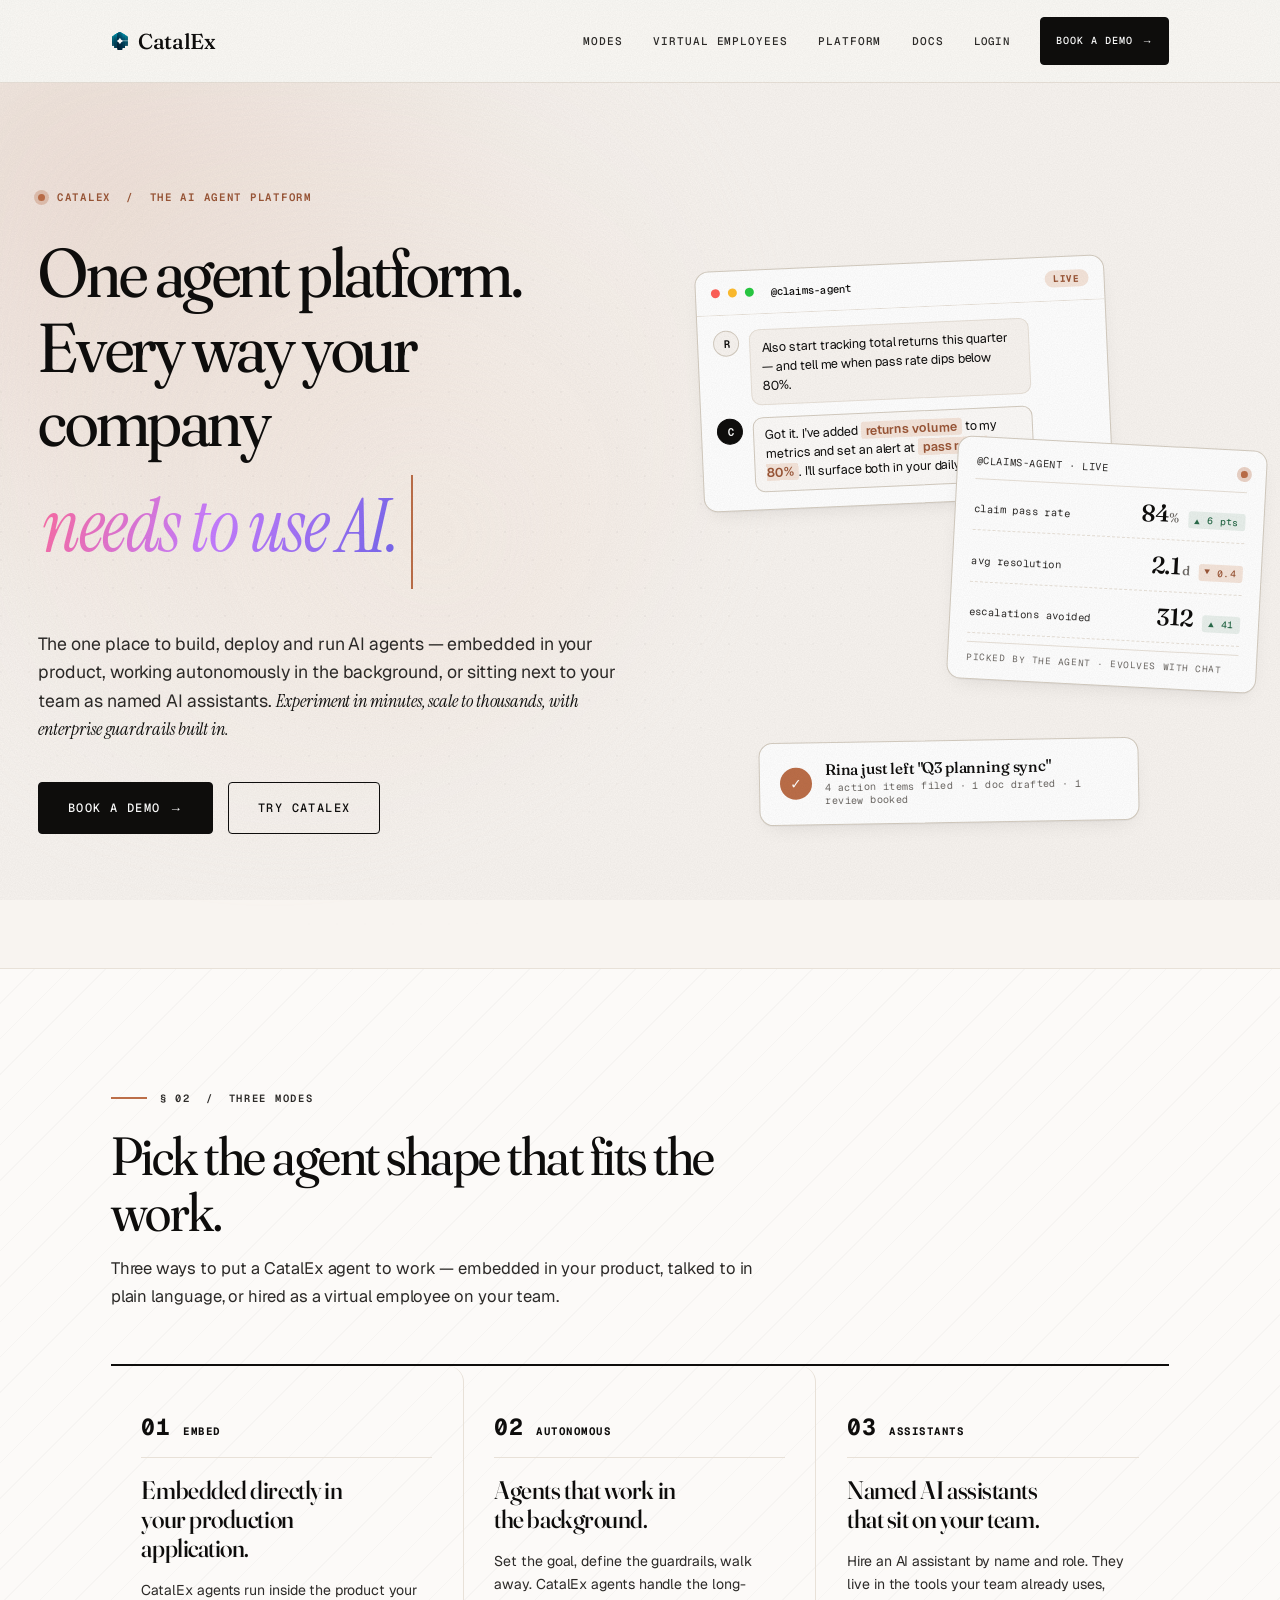
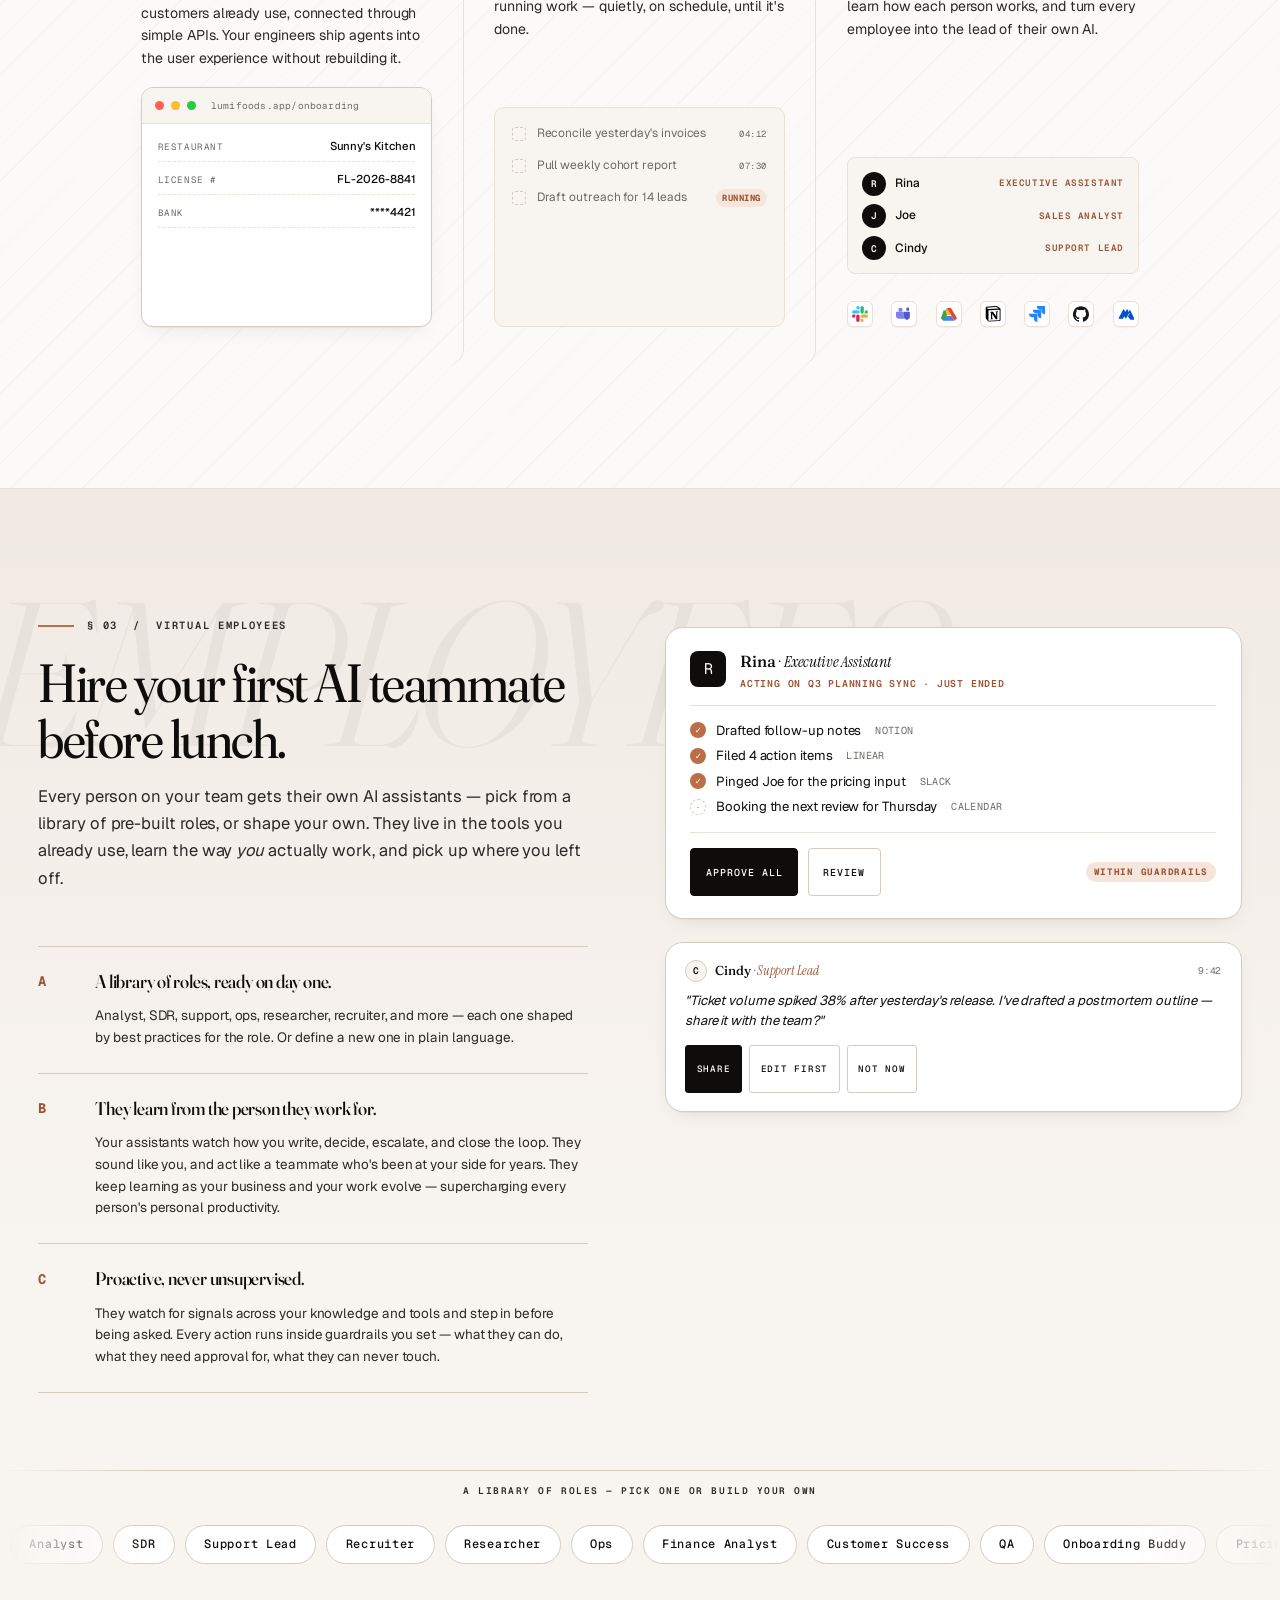
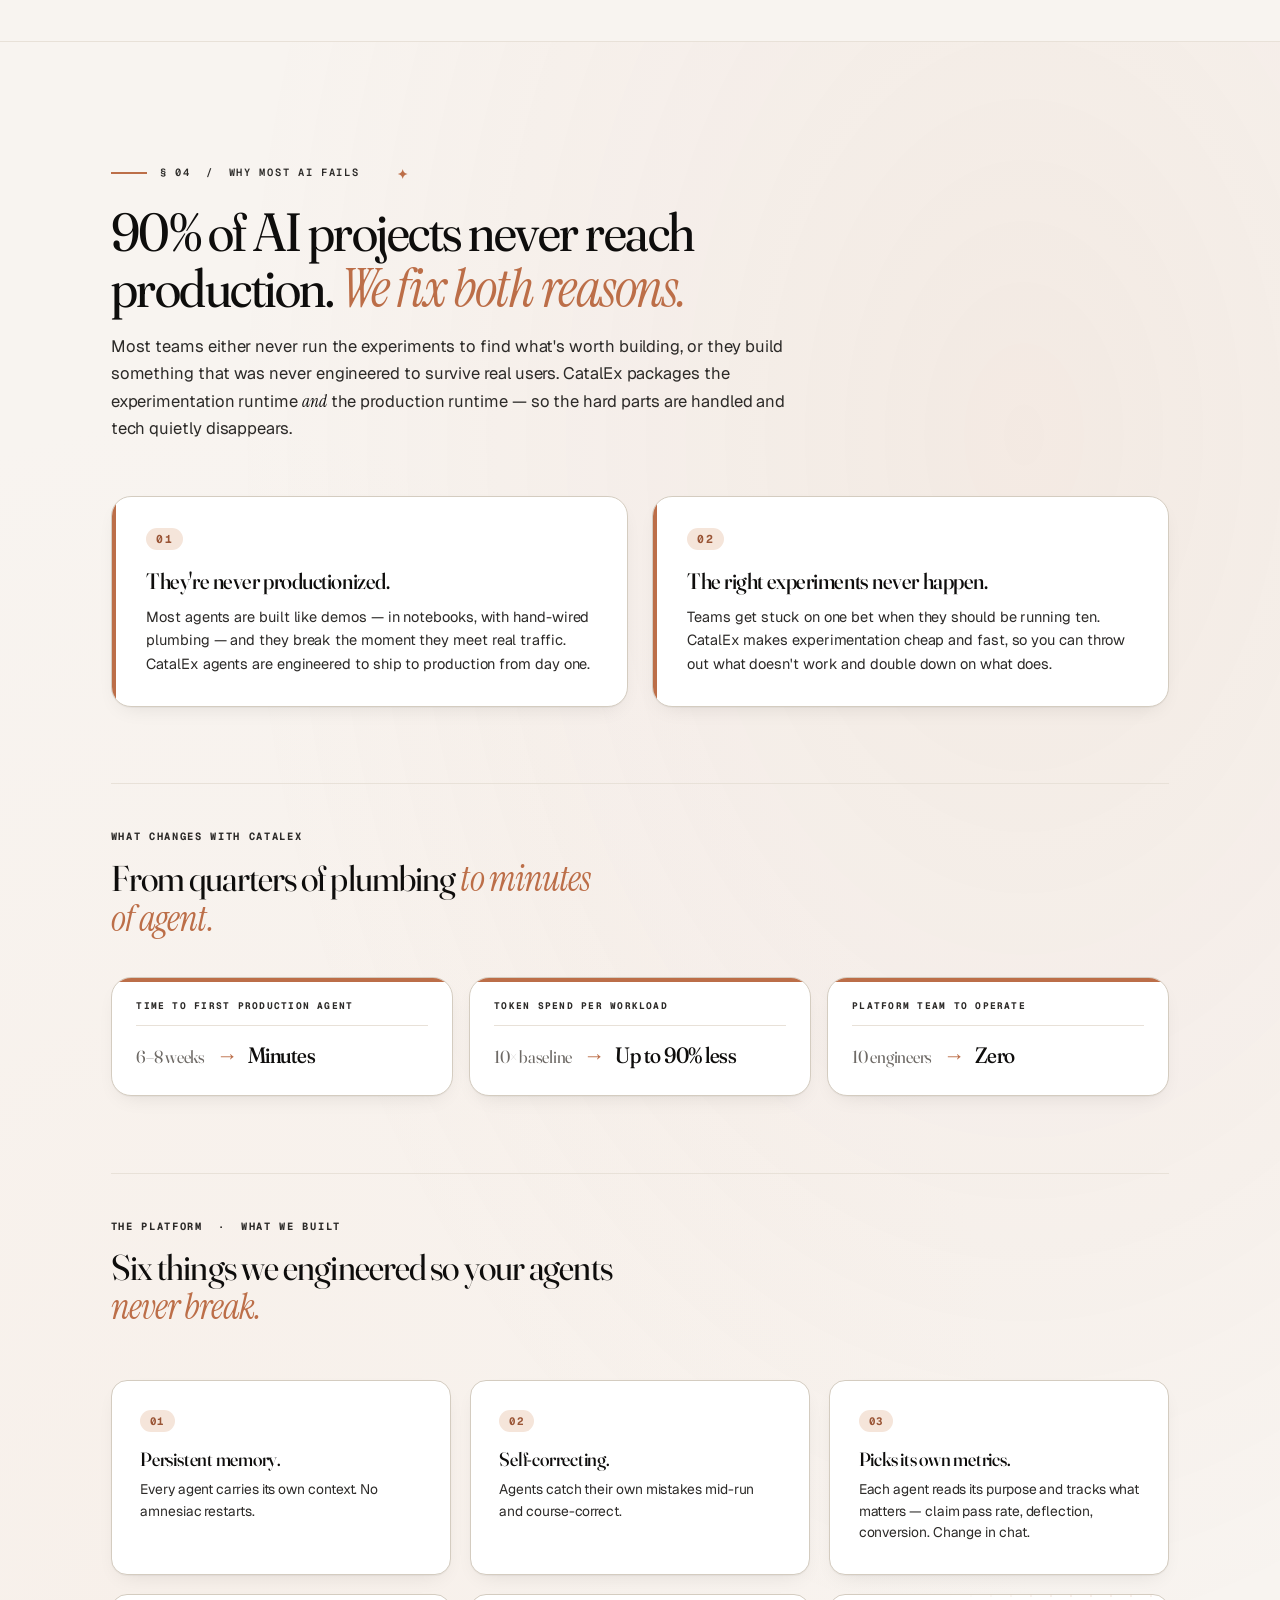
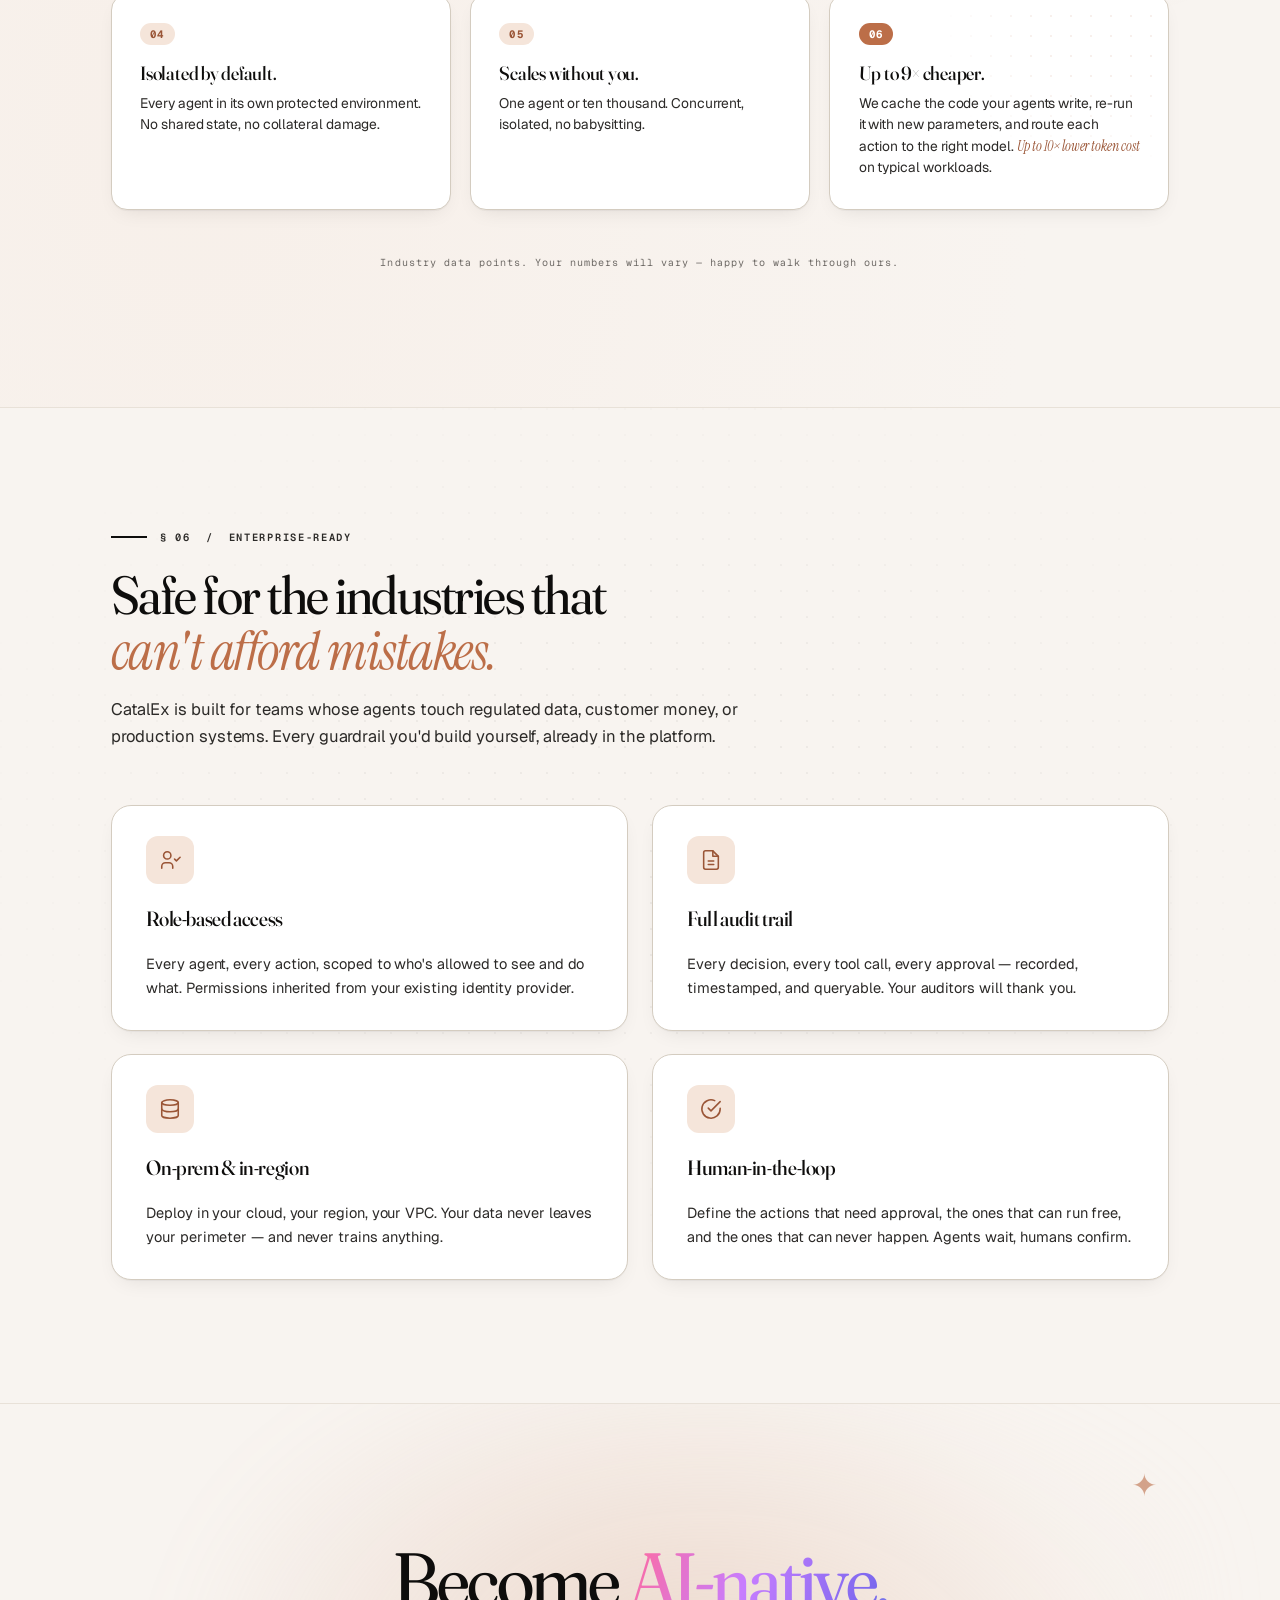
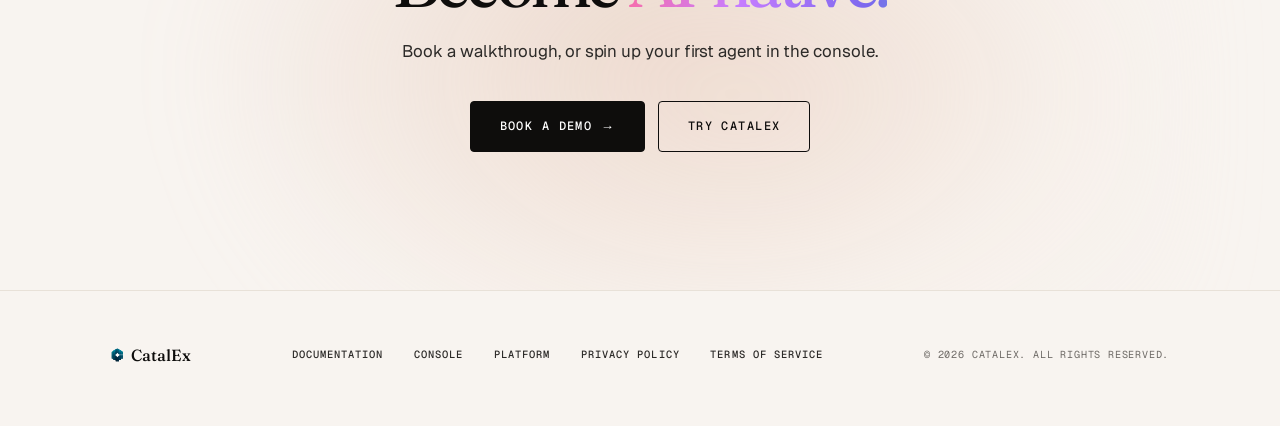
==== commit b5f4cbf6: "Redesign landing page: warm cream theme, terracotta accent, animated mocks Major rebuild of the home" ====
--- a/index.html
+++ b/index.html
@@ -4,256 +4,494 @@
 <head>
     <meta charset="UTF-8">
     <meta name="viewport" content="width=device-width, initial-scale=1.0">
-    <title>CatalEx | AI-Powered Workplace Intelligence</title>
+    <title>CatalEx | The AI Operating Layer for AI-Native Companies</title>
     <meta name="description"
-        content="CatalEx connects your team's knowledge, tools, and workflows into one intelligent system. Find answers, extract tasks, automate workflows, and deploy custom agents.">
+        content="CatalEx is the operating layer for AI-native companies — one platform to build, measure, and govern every agent in your organization. Move from pilots to production P&L.">
     <link rel="icon" href="logo.svg" type="image/svg+xml">
     <link rel="stylesheet" href="style.css">
     <link rel="preconnect" href="https://fonts.googleapis.com">
     <link rel="preconnect" href="https://fonts.gstatic.com" crossorigin>
-    <link href="https://fonts.googleapis.com/css2?family=Outfit:wght@400;500;600;700&family=Inter:wght@400;500;600;700&display=swap"
+    <link href="https://fonts.googleapis.com/css2?family=Fraunces:opsz,wght@9..144,300;9..144,400;9..144,500;9..144,600&family=Geist:wght@400;500;600;700&family=Geist+Mono:wght@400;500;600&family=Instrument+Serif:ital@0;1&display=swap"
         rel="stylesheet">
 </head>
 
 <body>
     <!-- Homepage Section -->
     <main id="homepage" class="page-section active">
-        <nav class="navbar">
+        <nav class="navbar nav-pro">
             <div class="nav-container">
                 <a href="#" class="logo">
                     <img class="logo-img" src="logo.svg" alt="CatalEx">
                     <span class="logo-text">CatalEx</span>
                 </a>
                 <div class="nav-links">
-                    <a href="#use-cases">How it works</a>
-                    <a href="#integrations">Integrations</a>
-                    <a href="#features">Features</a>
-                    <a href="#/vision">Vision</a>
+                    <a href="#modes">Modes</a>
+                    <a href="#employees">Virtual Employees</a>
+                    <a href="#platform">Platform</a>
                     <a href="https://docs.catalex.co" target="_blank" rel="noopener">Docs</a>
-                    <a href="https://console.catalex.co" class="btn-secondary btn-small" target="_blank" rel="noopener">Try CatalEx</a>
+                    <a href="https://console.catalex.co" class="nav-login" target="_blank" rel="noopener">Login</a>
+                    <button class="btn-primary btn-small" onclick="openDemoModal()">Book a Demo</button>
                 </div>
             </div>
         </nav>
 
-        <section class="hero-section">
+        <section class="hero-section hero-pro">
+            <div class="hero-pro-bg"></div>
+            <div class="content-container hero-pro-grid">
+                <div class="hero-pro-text">
+                    <div class="hero-meta"><span class="hero-meta-dot"></span>CATALEX&nbsp;&nbsp;/&nbsp;&nbsp;THE&nbsp;AI&nbsp;AGENT&nbsp;PLATFORM</div>
+                    <h1 class="hero-pro-h1">One agent platform.<br>Every way your company<br><span class="typewriter" id="typewriter">needs to use AI.</span></h1>
+                    <p class="hero-pro-sub">The one place to build, deploy and run AI agents — embedded in your product, working autonomously in the background, or sitting next to your team as named AI assistants. <em>Experiment in minutes, scale to thousands, with enterprise guardrails built in.</em></p>
+                    <div class="hero-pro-actions">
+                        <button class="btn-primary btn-large" onclick="openDemoModal()">Book a Demo</button>
+                        <a href="https://console.catalex.co" class="btn-secondary btn-large" target="_blank" rel="noopener">Try CatalEx</a>
+                    </div>
+                </div>
+
+                <div class="hero-pro-stage">
+                    <!-- Mock card 1: chat input to agent -->
+                    <div class="mock-card mock-chat" data-tilt="-2">
+                        <div class="mock-head">
+                            <span class="mock-dot mock-dot-r"></span>
+                            <span class="mock-dot mock-dot-y"></span>
+                            <span class="mock-dot mock-dot-g"></span>
+                            <span class="mock-title">@claims-agent</span>
+                            <span class="mock-status">live</span>
+                        </div>
+                        <div class="mock-body">
+                            <div class="mock-msg mock-msg-user">
+                                <div class="mock-avatar">R</div>
+                                <div class="mock-bubble">Also start tracking total returns this quarter — and tell me when pass rate dips below 80%.</div>
+                            </div>
+                            <div class="mock-msg mock-msg-agent">
+                                <div class="mock-avatar mock-avatar-agent">C</div>
+                                <div class="mock-bubble">Got it. I've added <em>returns volume</em> to my metrics and set an alert at <em>pass rate &lt; 80%</em>. I'll surface both in your daily brief.</div>
+                            </div>
+                        </div>
+                    </div>
+
+                    <!-- Mock card 2: live business metric tile -->
+                    <div class="mock-card mock-metric" data-tilt="3">
+                        <div class="mock-metric-head">
+                            <span class="mock-metric-name">@claims-agent · live</span>
+                            <span class="mock-metric-pulse"></span>
+                        </div>
+                        <div class="mock-metric-row">
+                            <span class="mock-metric-label">claim pass rate</span>
+                            <span class="mock-metric-value">84<span class="mock-metric-unit">%</span></span>
+                            <span class="mock-metric-delta up">▲ 6 pts</span>
+                        </div>
+                        <div class="mock-metric-row">
+                            <span class="mock-metric-label">avg resolution</span>
+                            <span class="mock-metric-value">2.1<span class="mock-metric-unit">d</span></span>
+                            <span class="mock-metric-delta down">▼ 0.4</span>
+                        </div>
+                        <div class="mock-metric-row">
+                            <span class="mock-metric-label">escalations avoided</span>
+                            <span class="mock-metric-value">312</span>
+                            <span class="mock-metric-delta up">▲ 41</span>
+                        </div>
+                        <div class="mock-metric-foot">picked by the agent · evolves with chat</div>
+                    </div>
+
+                    <!-- Mock card 3: post-meeting toast -->
+                    <div class="mock-card mock-toast" data-tilt="-1">
+                        <div class="mock-toast-icon">✓</div>
+                        <div class="mock-toast-body">
+                            <div class="mock-toast-title">Rina just left "Q3 planning sync"</div>
+                            <div class="mock-toast-sub">4 action items filed · 1 doc drafted · 1 review booked</div>
+                        </div>
+                    </div>
+                </div>
+            </div>
+        </section>
+
+        <!-- §2 — THREE MODES -->
+        <section id="modes" class="modes-pro fade-in">
             <div class="content-container">
-                <div class="hero-content">
-                    <div class="badge">AI-Powered Workplace Intelligence</div>
-                    <h1>Connect knowledge. Take action.<br><span class="typewriter" id="typewriter"></span></h1>
-                    <p class="hero-subheading">CatalEx connects your team's documents, conversations, and tools
-                        into one intelligent system — so you find answers, extract tasks, and automate workflows
-                        without switching context.</p>
-                    <div class="hero-actions">
-                        <button class="btn-primary btn-large" onclick="openDemoModal()">Book a Demo</button>
-                        <button class="btn-secondary btn-large"
-                            onclick="window.location.hash = '#/forms/get-started'">Get Started</button>
-                    </div>
+                <div class="section-eyebrow"><span class="eyebrow-rule"></span>§ 02 &nbsp;/&nbsp; THREE MODES</div>
+                <h2 class="section-h2">Pick the agent shape that fits the work.</h2>
+                <p class="section-lede">Three ways to put a CatalEx agent to work — embedded in your product, talked to in plain language, or hired as a virtual employee on your team.</p>
+
+                <div class="modes-grid">
+                    <article class="mode-card" data-mode="01 / EMBED">
+                        <div class="mode-card-head">
+                            <span class="mode-card-num">01</span>
+                            <span class="mode-card-name">EMBED</span>
+                        </div>
+                        <h3 class="mode-card-title">Embedded directly in your production application.</h3>
+                        <p class="mode-card-body">CatalEx agents run inside the product your customers already use, connected through simple APIs. Your engineers ship agents into the user experience without rebuilding it.</p>
+                        <div class="mode-mock mode-mock-embed">
+                            <div class="embed-window">
+                                <div class="embed-window-head">
+                                    <span class="mock-dot mock-dot-r"></span>
+                                    <span class="mock-dot mock-dot-y"></span>
+                                    <span class="mock-dot mock-dot-g"></span>
+                                    <span class="embed-window-title">lumifoods.app/onboarding</span>
+                                </div>
+                                <div class="embed-window-body">
+                                    <div class="embed-form">
+                                        <div class="embed-form-row"><span class="embed-label">Restaurant</span><span class="embed-value">Sunny's Kitchen</span></div>
+                                        <div class="embed-form-row"><span class="embed-label">License #</span><span class="embed-value">FL-2026-8841</span></div>
+                                        <div class="embed-form-row"><span class="embed-label">Bank</span><span class="embed-value">****4421</span></div>
+                                    </div>
+                                    <div class="embed-status">
+                                        <div class="embed-reviewing">
+                                            <span class="embed-spinner"></span>
+                                            <span>CatalEx agent reviewing…</span>
+                                        </div>
+                                        <div class="embed-checks">
+                                            <div class="embed-check embed-check-1"><span class="embed-check-icon">✓</span>License verified</div>
+                                            <div class="embed-check embed-check-2"><span class="embed-check-icon">✓</span>Tax ID matched</div>
+                                            <div class="embed-check embed-check-3"><span class="embed-check-icon">✓</span>Bank confirmed</div>
+                                        </div>
+                                        <div class="embed-approved">
+                                            <span class="embed-approved-icon">✓</span>
+                                            <span>Auto-approved <em>· 2.3s</em></span>
+                                        </div>
+                                    </div>
+                                </div>
+                            </div>
+                        </div>
+                    </article>
+
+                    <article class="mode-card" data-mode="02 / AUTONOMOUS">
+                        <div class="mode-card-head">
+                            <span class="mode-card-num">02</span>
+                            <span class="mode-card-name">AUTONOMOUS</span>
+                        </div>
+                        <h3 class="mode-card-title">Agents that work in the background.</h3>
+                        <p class="mode-card-body">Set the goal, define the guardrails, walk away. CatalEx agents handle the long-running work — quietly, on schedule, until it's done.</p>
+                        <div class="mode-mock mode-mock-auto">
+                            <div class="auto-tasks">
+                                <div class="auto-task auto-task-1">
+                                    <span class="auto-check"></span>
+                                    <span class="auto-name">Reconcile yesterday's invoices</span>
+                                    <span class="auto-time">04:12</span>
+                                </div>
+                                <div class="auto-task auto-task-2">
+                                    <span class="auto-check"></span>
+                                    <span class="auto-name">Pull weekly cohort report</span>
+                                    <span class="auto-time">07:30</span>
+                                </div>
+                                <div class="auto-task auto-task-3">
+                                    <span class="auto-check"></span>
+                                    <span class="auto-name">Draft outreach for 14 leads</span>
+                                    <span class="auto-tag">running</span>
+                                </div>
+                                <div class="auto-substeps">
+                                    <div class="auto-substep auto-substep-1">↳ scanning LinkedIn profiles…</div>
+                                    <div class="auto-substep auto-substep-2">↳ reading email threads…</div>
+                                    <div class="auto-substep auto-substep-3">↳ drafting messages…</div>
+                                </div>
+                            </div>
+                        </div>
+                    </article>
+
+                    <article class="mode-card" data-mode="03 / ASSISTANTS">
+                        <div class="mode-card-head">
+                            <span class="mode-card-num">03</span>
+                            <span class="mode-card-name">ASSISTANTS</span>
+                        </div>
+                        <h3 class="mode-card-title">Named AI assistants that sit on your team.</h3>
+                        <p class="mode-card-body">Hire an AI assistant by name and role. They live in the tools your team already uses, learn how each person works, and turn every employee into the lead of their own AI.</p>
+                        <div class="mode-mock mode-mock-assistants">
+                            <div class="mock-assistants">
+                                <div class="mock-asst-row"><span class="mock-asst-avatar">R</span><span class="mock-asst-name">Rina</span><span class="mock-asst-role">Executive Assistant</span></div>
+                                <div class="mock-asst-row"><span class="mock-asst-avatar">J</span><span class="mock-asst-name">Joe</span><span class="mock-asst-role">Sales Analyst</span></div>
+                                <div class="mock-asst-row"><span class="mock-asst-avatar">C</span><span class="mock-asst-name">Cindy</span><span class="mock-asst-role">Support Lead</span></div>
+                            </div>
+                        </div>
+                        <div class="mode-tools">
+                            <a class="brand-icon" title="Slack" aria-label="Slack">
+                                <svg viewBox="0 0 24 24" width="20" height="20"><path fill="#E01E5A" d="M5.042 15.165a2.528 2.528 0 0 1-2.52 2.523A2.528 2.528 0 0 1 0 15.165a2.527 2.527 0 0 1 2.522-2.52h2.52v2.52zM6.313 15.165a2.527 2.527 0 0 1 2.521-2.52 2.527 2.527 0 0 1 2.521 2.52v6.313A2.528 2.528 0 0 1 8.834 24a2.528 2.528 0 0 1-2.521-2.522v-6.313z"/><path fill="#36C5F0" d="M8.834 5.042a2.528 2.528 0 0 1-2.521-2.52A2.528 2.528 0 0 1 8.834 0a2.528 2.528 0 0 1 2.521 2.522v2.52H8.834zM8.834 6.313a2.528 2.528 0 0 1 2.521 2.521 2.528 2.528 0 0 1-2.521 2.521H2.522A2.528 2.528 0 0 1 0 8.834a2.528 2.528 0 0 1 2.522-2.521h6.312z"/><path fill="#2EB67D" d="M18.956 8.834a2.528 2.528 0 0 1 2.522-2.521A2.528 2.528 0 0 1 24 8.834a2.528 2.528 0 0 1-2.522 2.521h-2.522V8.834zM17.688 8.834a2.528 2.528 0 0 1-2.523 2.521 2.527 2.527 0 0 1-2.52-2.521V2.522A2.527 2.527 0 0 1 15.165 0a2.528 2.528 0 0 1 2.523 2.522v6.312z"/><path fill="#ECB22E" d="M15.165 18.956a2.528 2.528 0 0 1 2.523 2.522A2.528 2.528 0 0 1 15.165 24a2.527 2.527 0 0 1-2.52-2.522v-2.522h2.52zM15.165 17.688a2.527 2.527 0 0 1-2.52-2.523 2.526 2.526 0 0 1 2.52-2.52h6.313A2.527 2.527 0 0 1 24 15.165a2.528 2.528 0 0 1-2.522 2.523h-6.313z"/></svg>
+                            </a>
+                            <a class="brand-icon" title="Microsoft Teams" aria-label="Microsoft Teams">
+                                <svg viewBox="0 0 24 24" width="20" height="20"><path fill="#5059C9" d="M19.6 7.31h-3.81V2.7h3.81v4.61zm-3.81 1.32h3.81c.66 0 1.2.54 1.2 1.2v6.34c0 2.47-2 4.47-4.47 4.47s-4.47-2-4.47-4.47v-7.06c0-.27.22-.49.49-.49h3.44z"/><circle fill="#5059C9" cx="17.69" cy="4.6" r="1.91"/><path fill="#7B83EB" d="M11.94 8.63v9.68c0 .53-.43.96-.96.96H3.65A4.65 4.65 0 0 1 0 14.61V9.5c0-.48.39-.87.87-.87h11.07z"/><circle fill="#7B83EB" cx="6.69" cy="5.65" r="3.2"/></svg>
+                            </a>
+                            <a class="brand-icon" title="Google Drive" aria-label="Google Drive">
+                                <svg viewBox="0 0 24 24" width="20" height="20"><path fill="#4285F4" d="m9 3-9 15.5L4 22h16l-4-7H6l5-8.5z"/><path fill="#FBBC04" d="m9 3 6 11h-9z" transform="translate(0 -.5)"/><path fill="#34A853" d="M0 18.5 4 22 9 13.5 4.5 5z"/><path fill="#EA4335" d="M9 3h6l9 15.5L20 22 11 6.5z"/></svg>
+                            </a>
+                            <a class="brand-icon" title="Notion" aria-label="Notion">
+                                <svg viewBox="0 0 24 24" width="20" height="20"><path fill="#000" d="M4.459 4.208c.746.606 1.026.56 2.428.466l13.215-.793c.28 0 .047-.28-.046-.326L17.86 1.968c-.42-.326-.98-.7-2.055-.607L2.58 2.514c-.467.047-.56.28-.374.466l2.253 1.228zm.793 3.08v13.904c0 .747.373 1.027 1.214.98l14.523-.84c.841-.046.935-.56.935-1.166V6.354c0-.606-.233-.933-.748-.886l-15.177.887c-.56.047-.747.327-.747.933zm14.337.745c.093.42 0 .84-.42.888l-.7.14v10.264c-.608.327-1.168.514-1.635.514-.748 0-.935-.234-1.495-.933l-4.577-7.186v6.952l1.448.327s0 .84-1.168.84l-3.222.186c-.093-.186 0-.653.327-.726l.84-.233V9.854L7.822 9.76c-.094-.42.14-1.026.793-1.073l3.456-.233 4.764 7.279v-6.44l-1.215-.14c-.093-.514.28-.886.747-.933l3.222-.186zM1.6 1.054L15.98.154c1.682-.14 2.102.093 2.802.607l3.876 2.708c.513.373.653.467.653 1.167v15.924c0 1.12-.42 1.773-1.682 1.866l-15.45.888c-.935.047-1.402-.093-1.868-.7l-2.476-3.22c-.513-.653-.747-1.26-.747-1.866V2.361c0-.7.42-1.4 1.495-1.307z"/></svg>
+                            </a>
+                            <a class="brand-icon" title="Jira" aria-label="Jira">
+                                <svg viewBox="0 0 24 24" width="20" height="20"><path fill="#2684FF" d="M11.571 11.513H0a5.218 5.218 0 0 0 5.232 5.215h2.13v2.057A5.215 5.215 0 0 0 12.575 24V12.518a1.005 1.005 0 0 0-1.005-1.005zm5.723-5.756H5.736a5.215 5.215 0 0 0 5.215 5.214h2.129v2.058a5.218 5.218 0 0 0 5.215 5.214V6.762a1.005 1.005 0 0 0-1.001-1.005zM23.013 0H11.455a5.215 5.215 0 0 0 5.215 5.215h2.129v2.057A5.215 5.215 0 0 0 24 12.483V1.005A1.005 1.005 0 0 0 23.013 0z"/></svg>
+                            </a>
+                            <a class="brand-icon" title="GitHub" aria-label="GitHub">
+                                <svg viewBox="0 0 24 24" width="20" height="20"><path fill="#181717" d="M12 .297c-6.63 0-12 5.373-12 12 0 5.303 3.438 9.8 8.205 11.385.6.113.82-.258.82-.577 0-.285-.01-1.04-.015-2.04-3.338.724-4.042-1.61-4.042-1.61C4.422 18.07 3.633 17.7 3.633 17.7c-1.087-.744.084-.729.084-.729 1.205.084 1.838 1.236 1.838 1.236 1.07 1.835 2.809 1.305 3.495.998.108-.776.417-1.305.76-1.605-2.665-.3-5.466-1.332-5.466-5.93 0-1.31.465-2.38 1.235-3.22-.135-.303-.54-1.523.105-3.176 0 0 1.005-.322 3.3 1.23.96-.267 1.98-.399 3-.405 1.02.006 2.04.138 3 .405 2.28-1.552 3.285-1.23 3.285-1.23.645 1.653.24 2.873.12 3.176.765.84 1.23 1.91 1.23 3.22 0 4.61-2.805 5.625-5.475 5.92.42.36.81 1.096.81 2.22 0 1.606-.015 2.896-.015 3.286 0 .315.21.69.825.57C20.565 22.092 24 17.592 24 12.297c0-6.627-5.373-12-12-12"/></svg>
+                            </a>
+                            <a class="brand-icon" title="Confluence" aria-label="Confluence">
+                                <svg viewBox="0 0 24 24" width="20" height="20"><path fill="#0052CC" d="M.87 18.257c-.248.382.053.867.514.867h5.767a.667.667 0 0 0 .59-.357L12 10.472l-2.998-5.36a.667.667 0 0 0-1.18 0L.87 18.257zM14.196 5.111a.667.667 0 0 0-1.18 0L8.26 14.263l3.74 4.86 4.728-8.651-2.533-5.36zM17.764 10.472l-2.998 5.36 3.74 4.86h5.767c.461 0 .762-.486.514-.867L17.764 5.111l-2.533 5.36h2.533z"/></svg>
+                            </a>
+                        </div>
+                    </article>
                 </div>
             </div>
         </section>
 
-        <section id="use-cases" class="use-cases fade-in">
+        <!-- §3 — VIRTUAL EMPLOYEES (deep) -->
+        <section id="employees" class="employees-pro fade-in">
+            <div class="content-container employees-grid">
+                <div class="employees-text">
+                    <div class="section-eyebrow"><span class="eyebrow-rule"></span>§ 03 &nbsp;/&nbsp; VIRTUAL EMPLOYEES</div>
+                    <h2 class="section-h2">Hire your first AI teammate before lunch.</h2>
+                    <p class="section-lede">Every person on your team gets their own AI assistants — pick from a library of pre-built roles, or shape your own. They live in the tools you already use, learn the way <em>you</em> actually work, and pick up where you left off.</p>
+
+                    <div class="employees-pillars">
+                        <div class="pillar">
+                            <div class="pillar-num">A</div>
+                            <h4>A library of roles, ready on day one.</h4>
+                            <p>Analyst, SDR, support, ops, researcher, recruiter, and more — each one shaped by best practices for the role. Or define a new one in plain language.</p>
+                        </div>
+                        <div class="pillar">
+                            <div class="pillar-num">B</div>
+                            <h4>They learn from the person they work for.</h4>
+                            <p>Your assistants watch how you write, decide, escalate, and close the loop. They sound like you, and act like a teammate who's been at your side for years. They keep learning as your business and your work evolve — supercharging every person's personal productivity.</p>
+                        </div>
+                        <div class="pillar">
+                            <div class="pillar-num">C</div>
+                            <h4>Proactive, never unsupervised.</h4>
+                            <p>They watch for signals across your knowledge and tools and step in before being asked. Every action runs inside guardrails you set — what they can do, what they need approval for, what they can never touch.</p>
+                        </div>
+                    </div>
+                </div>
+
+                <div class="employees-stage">
+                    <!-- Centerpiece: Rina (AI Executive Assistant) acting after a meeting -->
+                    <div class="prod-card prod-card-meeting">
+                        <div class="prod-card-head">
+                            <span class="prod-card-icon">R</span>
+                            <div>
+                                <div class="prod-card-title">Rina <em>· Executive Assistant</em></div>
+                                <div class="prod-card-sub">acting on Q3 PLANNING SYNC · just ended</div>
+                            </div>
+                        </div>
+                        <ul class="prod-card-list">
+                            <li><span class="check">✓</span>Drafted follow-up notes <span class="muted">Notion</span></li>
+                            <li><span class="check">✓</span>Filed 4 action items <span class="muted">Linear</span></li>
+                            <li><span class="check">✓</span>Pinged Joe for the pricing input <span class="muted">Slack</span></li>
+                            <li><span class="dot">·</span>Booking the next review for Thursday <span class="muted">Calendar</span></li>
+                        </ul>
+                        <div class="prod-card-foot">
+                            <button class="prod-btn prod-btn-primary">Approve all</button>
+                            <button class="prod-btn">Review</button>
+                            <span class="prod-card-badge">within guardrails</span>
+                        </div>
+                    </div>
+
+                    <!-- Smaller card: Cindy (AI Support Lead) proactive nudge -->
+                    <div class="prod-card prod-card-nudge">
+                        <div class="prod-card-row">
+                            <span class="prod-mini-avatar">C</span>
+                            <span class="prod-mini-name">Cindy <em>· Support Lead</em></span>
+                            <span class="prod-mini-time">9:42</span>
+                        </div>
+                        <p class="prod-card-quote">"Ticket volume spiked 38% after yesterday's release. I've drafted a postmortem outline — share it with the team?"</p>
+                        <div class="prod-card-actions">
+                            <button class="prod-btn-mini prod-btn-mini-primary">Share</button>
+                            <button class="prod-btn-mini">Edit first</button>
+                            <button class="prod-btn-mini">Not now</button>
+                        </div>
+                    </div>
+                </div>
+            </div>
+
+            <!-- Role chip marquee -->
+            <div class="role-marquee">
+                <div class="role-marquee-track">
+                    <span class="role-chip">Analyst</span>
+                    <span class="role-chip">SDR</span>
+                    <span class="role-chip">Support Lead</span>
+                    <span class="role-chip">Recruiter</span>
+                    <span class="role-chip">Researcher</span>
+                    <span class="role-chip">Ops</span>
+                    <span class="role-chip">Finance Analyst</span>
+                    <span class="role-chip">Customer Success</span>
+                    <span class="role-chip">QA</span>
+                    <span class="role-chip">Onboarding Buddy</span>
+                    <span class="role-chip">Pricing Analyst</span>
+                    <span class="role-chip">Data Steward</span>
+                    <span class="role-chip">Procurement</span>
+                    <span class="role-chip">Legal Reviewer</span>
+                    <span class="role-chip role-chip-build">+ build your own</span>
+                    <!-- duplicate for seamless loop -->
+                    <span class="role-chip">Analyst</span>
+                    <span class="role-chip">SDR</span>
+                    <span class="role-chip">Support Lead</span>
+                    <span class="role-chip">Recruiter</span>
+                    <span class="role-chip">Researcher</span>
+                    <span class="role-chip">Ops</span>
+                    <span class="role-chip">Finance Analyst</span>
+                    <span class="role-chip">Customer Success</span>
+                    <span class="role-chip">QA</span>
+                    <span class="role-chip">Onboarding Buddy</span>
+                    <span class="role-chip">Pricing Analyst</span>
+                    <span class="role-chip">Data Steward</span>
+                    <span class="role-chip">Procurement</span>
+                    <span class="role-chip">Legal Reviewer</span>
+                    <span class="role-chip role-chip-build">+ build your own</span>
+                </div>
+            </div>
+        </section>
+
+        <!-- §4 — WHY MOST AI FAILS + THE PLATFORM (merged) -->
+        <section id="platform" class="platform-pro fade-in">
             <div class="content-container">
-                <h2>Not just intelligent. Autonomous.</h2>
-                <div class="use-cases-grid">
-                    <div class="use-case-card">
-                        <div class="use-case-icon">
-                            <svg width="24" height="24" viewBox="0 0 24 24" fill="none" stroke="currentColor" stroke-width="1.5" stroke-linecap="round" stroke-linejoin="round">
-                                <path d="M17 21v-2a4 4 0 0 0-4-4H5a4 4 0 0 0-4 4v2"></path>
-                                <circle cx="9" cy="7" r="4"></circle>
-                                <path d="M23 21v-2a4 4 0 0 0-3-3.87"></path>
-                                <path d="M16 3.13a4 4 0 0 1 0 7.75"></path>
-                            </svg>
-                        </div>
-                        <h3>Your team brainstorms. CatalEx executes.</h3>
-                        <p>While your team focuses on strategy and creative decisions, CatalEx follows every task end to end — extracting action items, assigning owners, and driving them to completion autonomously.</p>
-                    </div>
-                    <div class="use-case-card">
-                        <div class="use-case-icon">
-                            <svg width="24" height="24" viewBox="0 0 24 24" fill="none" stroke="currentColor" stroke-width="1.5" stroke-linecap="round" stroke-linejoin="round">
-                                <path d="M9 11l3 3L22 4"></path>
-                                <path d="M21 12v7a2 2 0 0 1-2 2H5a2 2 0 0 1-2-2V5a2 2 0 0 1 2-2h11"></path>
-                            </svg>
-                        </div>
-                        <h3>From meeting to done — without the handoff.</h3>
-                        <p>CatalEx doesn't just find tasks and wait. It picks them up, coordinates across tools, sends reminders, and closes the loop. People make decisions; CatalEx makes them happen.</p>
-                    </div>
-                    <div class="use-case-card">
-                        <div class="use-case-icon">
-                            <svg width="24" height="24" viewBox="0 0 24 24" fill="none" stroke="currentColor" stroke-width="1.5" stroke-linecap="round" stroke-linejoin="round">
-                                <rect x="3" y="3" width="18" height="18" rx="2" ry="2"></rect>
-                                <line x1="3" y1="9" x2="21" y2="9"></line>
-                                <line x1="9" y1="21" x2="9" y2="9"></line>
-                            </svg>
-                        </div>
-                        <h3>Extend with agents that get work done.</h3>
-                        <p>Deploy MCP agents that don't just integrate — they act. Create Jira tickets, update docs, draft follow-ups, and run recurring workflows without human intervention.</p>
-                    </div>
-                </div>
+                <div class="section-eyebrow"><span class="eyebrow-rule"></span>§ 04 &nbsp;/&nbsp; WHY MOST AI FAILS &nbsp;<span class="ornament">✦</span></div>
+                <h2 class="section-h2"><span data-counter="95">95</span>% of AI projects never reach production. <em>We fix both reasons.</em></h2>
+                <p class="section-lede">Most teams either never run the experiments to find what's worth building, or they build something that was never engineered to survive real users. CatalEx packages the experimentation runtime <em>and</em> the production runtime — so the hard parts are handled and tech quietly disappears.</p>
+
+                <!-- TWO REASONS BLOCK -->
+                <div class="reasons" data-stagger>
+                    <div class="reason">
+                        <div class="reason-num">01</div>
+                        <h4 class="reason-title">They're never productionized.</h4>
+                        <p class="reason-body">Most agents are built like demos — in notebooks, with hand-wired plumbing — and they break the moment they meet real traffic. CatalEx agents are engineered to ship to production from day one.</p>
+                    </div>
+                    <div class="reason">
+                        <div class="reason-num">02</div>
+                        <h4 class="reason-title">The right experiments never happen.</h4>
+                        <p class="reason-body">Teams get stuck on one bet when they should be running ten. CatalEx makes experimentation cheap and fast, so you can throw out what doesn't work and double down on what does.</p>
+                    </div>
+                </div>
+
+                <!-- DEMARCATION: solution sub-heading -->
+                <div class="platform-intro platform-intro-gap">
+                    <div class="platform-intro-eyebrow">WHAT CHANGES WITH CATALEX</div>
+                    <h3 class="platform-intro-title">From quarters of plumbing <em>to minutes of agent.</em></h3>
+                </div>
+
+                <!-- 3-UP BENTO — thin one-line cards -->
+                <div class="bento bento-stats" data-stagger>
+                    <article class="stat-card">
+                        <div class="stat-card-foot">Time to first production agent</div>
+                        <div class="stat-line">
+                            <span class="stat-without">6–8 weeks</span>
+                            <span class="stat-arrow">→</span>
+                            <span class="stat-with">Minutes</span>
+                        </div>
+                    </article>
+
+                    <article class="stat-card">
+                        <div class="stat-card-foot">Token spend per workload</div>
+                        <div class="stat-line">
+                            <span class="stat-without">10× baseline</span>
+                            <span class="stat-arrow">→</span>
+                            <span class="stat-with">Up to 90% less</span>
+                        </div>
+                    </article>
+
+                    <article class="stat-card">
+                        <div class="stat-card-foot">Platform team to operate</div>
+                        <div class="stat-line">
+                            <span class="stat-without">10 engineers</span>
+                            <span class="stat-arrow">→</span>
+                            <span class="stat-with">Zero</span>
+                        </div>
+                    </article>
+                </div>
+
+                <!-- THE PLATFORM — what we built to fix it -->
+                <div class="platform-intro">
+                    <div class="platform-intro-eyebrow">THE PLATFORM &nbsp;·&nbsp; WHAT WE BUILT</div>
+                    <h3 class="platform-intro-title">Six things we engineered so your agents <em>never break.</em></h3>
+                </div>
+
+                <div class="bento bento-platform">
+                    <article class="bento-cell">
+                        <div class="bento-cell-num">01</div>
+                        <h4>Persistent memory.</h4>
+                        <p>Every agent carries its own context. No amnesiac restarts.</p>
+                    </article>
+
+                    <article class="bento-cell">
+                        <div class="bento-cell-num">02</div>
+                        <h4>Self-correcting.</h4>
+                        <p>Agents catch their own mistakes mid-run and course-correct.</p>
+                    </article>
+
+                    <article class="bento-cell">
+                        <div class="bento-cell-num">03</div>
+                        <h4>Picks its own metrics.</h4>
+                        <p>Each agent reads its purpose and tracks what matters — claim pass rate, deflection, conversion. Change in chat.</p>
+                    </article>
+
+                    <article class="bento-cell">
+                        <div class="bento-cell-num">04</div>
+                        <h4>Isolated by default.</h4>
+                        <p>Every agent in its own protected environment. No shared state, no collateral damage.</p>
+                    </article>
+
+                    <article class="bento-cell">
+                        <div class="bento-cell-num">05</div>
+                        <h4>Scales without you.</h4>
+                        <p>One agent or ten thousand. Concurrent, isolated, no babysitting.</p>
+                    </article>
+
+                    <article class="bento-cell bento-cell-savings">
+                        <div class="bento-cell-num">06</div>
+                        <h4>Up to <span data-counter="10">10</span>× cheaper.</h4>
+                        <p>We cache the code your agents write, re-run it with new parameters, and route each action to the right model. <em>Up to 10× lower token cost</em> on typical workloads.</p>
+                    </article>
+                </div>
+
+                <p class="compare-source">Industry data points. Your numbers will vary — happy to walk through ours.</p>
             </div>
         </section>
 
-        <section id="integrations" class="integrations-section fade-in">
+        <!-- §6 — TRUST -->
+        <section class="trust-pro fade-in">
             <div class="content-container">
-                <div class="section-header">
-                    <h2>Works with the tools you already use.</h2>
-                </div>
-                <div class="integrations-grid">
-                    <div class="integration-item">
-                        <svg viewBox="0 0 24 24" width="32" height="32"><path fill="#4285F4" d="M12.48 10.92v3.28h7.84c-.24 1.84-.853 3.187-1.787 4.133-1.147 1.147-2.933 2.4-6.053 2.4-4.827 0-8.6-3.893-8.6-8.72s3.773-8.72 8.6-8.72c2.6 0 4.507 1.027 5.907 2.347l2.307-2.307C18.747 1.44 16.133 0 12.48 0 5.867 0 .307 5.387.307 12s5.56 12 12.173 12c3.573 0 6.267-1.173 8.373-3.36 2.16-2.16 2.84-5.213 2.84-7.667 0-.76-.053-1.467-.173-2.053H12.48z"/></svg>
-                        <span>Google Drive</span>
-                    </div>
-                    <div class="integration-item">
-                        <svg viewBox="0 0 24 24" width="32" height="32"><path fill="#E01E5A" d="M5.042 15.165a2.528 2.528 0 0 1-2.52 2.523A2.528 2.528 0 0 1 0 15.165a2.527 2.527 0 0 1 2.522-2.52h2.52v2.52zM6.313 15.165a2.527 2.527 0 0 1 2.521-2.52 2.527 2.527 0 0 1 2.521 2.52v6.313A2.528 2.528 0 0 1 8.834 24a2.528 2.528 0 0 1-2.521-2.522v-6.313z"/><path fill="#36C5F0" d="M8.834 5.042a2.528 2.528 0 0 1-2.521-2.52A2.528 2.528 0 0 1 8.834 0a2.528 2.528 0 0 1 2.521 2.522v2.52H8.834zM8.834 6.313a2.528 2.528 0 0 1 2.521 2.521 2.528 2.528 0 0 1-2.521 2.521H2.522A2.528 2.528 0 0 1 0 8.834a2.528 2.528 0 0 1 2.522-2.521h6.312z"/><path fill="#2EB67D" d="M18.956 8.834a2.528 2.528 0 0 1 2.522-2.521A2.528 2.528 0 0 1 24 8.834a2.528 2.528 0 0 1-2.522 2.521h-2.522V8.834zM17.688 8.834a2.528 2.528 0 0 1-2.523 2.521 2.527 2.527 0 0 1-2.52-2.521V2.522A2.527 2.527 0 0 1 15.165 0a2.528 2.528 0 0 1 2.523 2.522v6.312z"/><path fill="#ECB22E" d="M15.165 18.956a2.528 2.528 0 0 1 2.523 2.522A2.528 2.528 0 0 1 15.165 24a2.527 2.527 0 0 1-2.52-2.522v-2.522h2.52zM15.165 17.688a2.527 2.527 0 0 1-2.52-2.523 2.526 2.526 0 0 1 2.52-2.52h6.313A2.527 2.527 0 0 1 24 15.165a2.528 2.528 0 0 1-2.522 2.523h-6.313z"/></svg>
-                        <span>Slack</span>
-                    </div>
-                    <div class="integration-item">
-                        <svg viewBox="0 0 24 24" width="32" height="32"><path fill="#181717" d="M12 .297c-6.63 0-12 5.373-12 12 0 5.303 3.438 9.8 8.205 11.385.6.113.82-.258.82-.577 0-.285-.01-1.04-.015-2.04-3.338.724-4.042-1.61-4.042-1.61C4.422 18.07 3.633 17.7 3.633 17.7c-1.087-.744.084-.729.084-.729 1.205.084 1.838 1.236 1.838 1.236 1.07 1.835 2.809 1.305 3.495.998.108-.776.417-1.305.76-1.605-2.665-.3-5.466-1.332-5.466-5.93 0-1.31.465-2.38 1.235-3.22-.135-.303-.54-1.523.105-3.176 0 0 1.005-.322 3.3 1.23.96-.267 1.98-.399 3-.405 1.02.006 2.04.138 3 .405 2.28-1.552 3.285-1.23 3.285-1.23.645 1.653.24 2.873.12 3.176.765.84 1.23 1.91 1.23 3.22 0 4.61-2.805 5.625-5.475 5.92.42.36.81 1.096.81 2.22 0 1.606-.015 2.896-.015 3.286 0 .315.21.69.825.57C20.565 22.092 24 17.592 24 12.297c0-6.627-5.373-12-12-12"/></svg>
-                        <span>GitHub</span>
-                    </div>
-                    <div class="integration-item">
-                        <svg viewBox="0 0 24 24" width="32" height="32"><path fill="#0052CC" d="M4.913 13.571H1.74L7.826 2.16h3.722l-2.049 4.142h5.15L4.913 20.16V13.57zm10.8-3.399h3.173L12.8 21.783H9.079l2.049-4.142h-5.15L15.713 6.23v7.002-.06z"/></svg>
-                        <span>Jira</span>
-                    </div>
-                    <div class="integration-item">
-                        <svg viewBox="0 0 24 24" width="32" height="32"><path fill="#000000" d="M4.459 4.208c.746.606 1.026.56 2.428.466l13.215-.793c.28 0 .047-.28-.046-.326L17.86 1.968c-.42-.326-.98-.7-2.055-.607L2.58 2.514c-.467.047-.56.28-.374.466l2.253 1.228zm.793 3.08v13.904c0 .747.373 1.027 1.214.98l14.523-.84c.841-.046.935-.56.935-1.166V6.354c0-.606-.233-.933-.748-.886l-15.177.887c-.56.047-.747.327-.747.933zm14.337.745c.093.42 0 .84-.42.888l-.7.14v10.264c-.608.327-1.168.514-1.635.514-.748 0-.935-.234-1.495-.933l-4.577-7.186v6.952l1.448.327s0 .84-1.168.84l-3.222.186c-.093-.186 0-.653.327-.726l.84-.233V9.854L7.822 9.76c-.094-.42.14-1.026.793-1.073l3.456-.233 4.764 7.279v-6.44l-1.215-.14c-.093-.514.28-.886.747-.933l3.222-.186zM1.6 1.054L15.98.154c1.682-.14 2.102.093 2.802.607l3.876 2.708c.513.373.653.467.653 1.167v15.924c0 1.12-.42 1.773-1.682 1.866l-15.45.888c-.935.047-1.402-.093-1.868-.7l-2.476-3.22c-.513-.653-.747-1.26-.747-1.866V2.361c0-.7.42-1.4 1.495-1.307z"/></svg>
-                        <span>Notion</span>
-                    </div>
-                    <div class="integration-item">
-                        <svg viewBox="0 0 24 24" width="32" height="32"><path fill="#0052CC" d="M.87 18.257c-.248.382.053.867.514.867h5.767a.667.667 0 0 0 .59-.357L12 10.472l-2.998-5.36a.667.667 0 0 0-1.18 0L.87 18.257zM14.196 5.111a.667.667 0 0 0-1.18 0L8.26 14.263l3.74 4.86 4.728-8.651-2.533-5.36zM17.764 10.472l-2.998 5.36 3.74 4.86h5.767c.461 0 .762-.486.514-.867L17.764 5.111l-2.533 5.36h2.533z"/></svg>
-                        <span>Confluence</span>
-                    </div>
-                </div>
-                <p class="integrations-note">Plus custom MCP agents — build and deploy your own integrations.</p>
+                <div class="section-eyebrow"><span class="eyebrow-rule"></span>§ 06 &nbsp;/&nbsp; ENTERPRISE-READY</div>
+                <h2 class="section-h2">Safe for the industries that <em>can't afford mistakes.</em></h2>
+                <p class="section-lede">CatalEx is built for teams whose agents touch regulated data, customer money, or production systems. Every guardrail you'd build yourself, already in the platform.</p>
+
+                <div class="trust-grid" data-stagger>
+                    <article class="trust-card">
+                        <div class="trust-card-icon">
+                            <svg viewBox="0 0 24 24" width="22" height="22" fill="none" stroke="currentColor" stroke-width="1.7" stroke-linecap="round" stroke-linejoin="round"><circle cx="9" cy="7" r="4"/><path d="M17 11l2 2 4-4"/><path d="M3 21v-2a4 4 0 0 1 4-4h4a4 4 0 0 1 4 4v2"/></svg>
+                        </div>
+                        <h4 class="trust-card-title">Role-based access</h4>
+                        <p class="trust-card-body">Every agent, every action, scoped to who's allowed to see and do what. Permissions inherited from your existing identity provider.</p>
+                    </article>
+                    <article class="trust-card">
+                        <div class="trust-card-icon">
+                            <svg viewBox="0 0 24 24" width="22" height="22" fill="none" stroke="currentColor" stroke-width="1.7" stroke-linecap="round" stroke-linejoin="round"><path d="M14 2H6a2 2 0 0 0-2 2v16a2 2 0 0 0 2 2h12a2 2 0 0 0 2-2V8z"/><polyline points="14 2 14 8 20 8"/><line x1="9" y1="13" x2="15" y2="13"/><line x1="9" y1="17" x2="15" y2="17"/></svg>
+                        </div>
+                        <h4 class="trust-card-title">Full audit trail</h4>
+                        <p class="trust-card-body">Every decision, every tool call, every approval — recorded, timestamped, and queryable. Your auditors will thank you.</p>
+                    </article>
+                    <article class="trust-card">
+                        <div class="trust-card-icon">
+                            <svg viewBox="0 0 24 24" width="22" height="22" fill="none" stroke="currentColor" stroke-width="1.7" stroke-linecap="round" stroke-linejoin="round"><ellipse cx="12" cy="5" rx="9" ry="3"/><path d="M21 12c0 1.66-4 3-9 3s-9-1.34-9-3"/><path d="M3 5v14c0 1.66 4 3 9 3s9-1.34 9-3V5"/></svg>
+                        </div>
+                        <h4 class="trust-card-title">On-prem &amp; in-region</h4>
+                        <p class="trust-card-body">Deploy in your cloud, your region, your VPC. Your data never leaves your perimeter — and never trains anything.</p>
+                    </article>
+                    <article class="trust-card">
+                        <div class="trust-card-icon">
+                            <svg viewBox="0 0 24 24" width="22" height="22" fill="none" stroke="currentColor" stroke-width="1.7" stroke-linecap="round" stroke-linejoin="round"><path d="M22 11.08V12a10 10 0 1 1-5.93-9.14"/><polyline points="22 4 12 14.01 9 11.01"/></svg>
+                        </div>
+                        <h4 class="trust-card-title">Human-in-the-loop</h4>
+                        <p class="trust-card-body">Define the actions that need approval, the ones that can run free, and the ones that can never happen. Agents wait, humans confirm.</p>
+                    </article>
+                </div>
             </div>
         </section>
 
-        <section id="how-it-works" class="how-it-works fade-in">
+        <!-- §7 — CLOSING CTA -->
+        <section class="cta-pro fade-in">
             <div class="content-container">
-                <h2>Three steps to operational intelligence.</h2>
-                <div class="steps-grid">
-                    <div class="step">
-                        <div class="step-number">01</div>
-                        <h4>Connect</h4>
-                        <p>Link your Google Drive, Slack, and tools. CatalEx indexes everything into a knowledge graph.</p>
-                    </div>
-                    <div class="step">
-                        <div class="step-number">02</div>
-                        <h4>Ask &amp; Act</h4>
-                        <p>Query your data in natural language. CatalEx finds answers, extracts tasks, and suggests actions.</p>
-                    </div>
-                    <div class="step">
-                        <div class="step-number">03</div>
-                        <h4>Extend &amp; Automate</h4>
-                        <p>Add agents from the marketplace or build your own. Schedule recurring workflows that run on autopilot.</p>
-                    </div>
-                </div>
-            </div>
-        </section>
-
-        <section id="features" class="features-section fade-in">
-            <div class="content-container">
-                <div class="section-header">
-                    <h2>Everything your team needs to move faster.</h2>
-                    <p>Eight capabilities. One platform. Zero context-switching.</p>
-                </div>
-                <div class="features-grid">
-                    <div class="feature-card">
-                        <div class="feature-icon">
-                            <svg width="24" height="24" viewBox="0 0 24 24" fill="none" stroke="currentColor" stroke-width="1.5" stroke-linecap="round" stroke-linejoin="round">
-                                <path d="M21 15a2 2 0 0 1-2 2H7l-4 4V5a2 2 0 0 1 2-2h14a2 2 0 0 1 2 2z"></path>
-                            </svg>
-                        </div>
-                        <h3>Freeflow</h3>
-                        <p>Ask anything across your company's knowledge. Get precise, cited answers — not generic AI responses.</p>
-                    </div>
-                    <div class="feature-card">
-                        <div class="feature-icon">
-                            <svg width="24" height="24" viewBox="0 0 24 24" fill="none" stroke="currentColor" stroke-width="1.5" stroke-linecap="round" stroke-linejoin="round">
-                                <circle cx="12" cy="12" r="10"></circle>
-                                <line x1="2" y1="12" x2="22" y2="12"></line>
-                                <path d="M12 2a15.3 15.3 0 0 1 4 10 15.3 15.3 0 0 1-4 10 15.3 15.3 0 0 1-4-10 15.3 15.3 0 0 1 4-10z"></path>
-                            </svg>
-                        </div>
-                        <h3>Knowledge</h3>
-                        <p>Automatically sync and index Google Drive, Slack, and more into a searchable knowledge graph.</p>
-                    </div>
-                    <div class="feature-card">
-                        <div class="feature-icon">
-                            <svg width="24" height="24" viewBox="0 0 24 24" fill="none" stroke="currentColor" stroke-width="1.5" stroke-linecap="round" stroke-linejoin="round">
-                                <rect x="2" y="7" width="20" height="14" rx="2" ry="2"></rect>
-                                <path d="M16 21V5a2 2 0 0 0-2-2h-4a2 2 0 0 0-2 2v16"></path>
-                            </svg>
-                        </div>
-                        <h3>Agent Market</h3>
-                        <p>Connect Jira, GitHub, Slack, Notion, Confluence — or build and deploy your own custom MCP agents.</p>
-                    </div>
-                    <div class="feature-card">
-                        <div class="feature-icon">
-                            <svg width="24" height="24" viewBox="0 0 24 24" fill="none" stroke="currentColor" stroke-width="1.5" stroke-linecap="round" stroke-linejoin="round">
-                                <path d="M9 11l3 3L22 4"></path>
-                                <path d="M21 12v7a2 2 0 0 1-2 2H5a2 2 0 0 1-2-2V5a2 2 0 0 1 2-2h11"></path>
-                            </svg>
-                        </div>
-                        <h3>Tasks</h3>
-                        <p>AI extracts action items from documents, assigns owners, and tracks them to completion — end to end.</p>
-                    </div>
-                    <div class="feature-card">
-                        <div class="feature-icon">
-                            <svg width="24" height="24" viewBox="0 0 24 24" fill="none" stroke="currentColor" stroke-width="1.5" stroke-linecap="round" stroke-linejoin="round">
-                                <circle cx="12" cy="12" r="10"></circle>
-                                <polyline points="12 6 12 12 16 14"></polyline>
-                            </svg>
-                        </div>
-                        <h3>Automation</h3>
-                        <p>Schedule recurring workflows that run hourly, daily, or weekly. Define triggers in natural language.</p>
-                    </div>
-                    <div class="feature-card">
-                        <div class="feature-icon">
-                            <svg width="24" height="24" viewBox="0 0 24 24" fill="none" stroke="currentColor" stroke-width="1.5" stroke-linecap="round" stroke-linejoin="round">
-                                <polyline points="22 12 18 12 15 21 9 3 6 12 2 12"></polyline>
-                            </svg>
-                        </div>
-                        <h3>Execution Health</h3>
-                        <p>Monitor team velocity, spot blockers early, and track project risk with real-time dashboards.</p>
-                    </div>
-                    <div class="feature-card">
-                        <div class="feature-icon">
-                            <svg width="24" height="24" viewBox="0 0 24 24" fill="none" stroke="currentColor" stroke-width="1.5" stroke-linecap="round" stroke-linejoin="round">
-                                <path d="M17 21v-2a4 4 0 0 0-4-4H5a4 4 0 0 0-4 4v2"></path>
-                                <circle cx="9" cy="7" r="4"></circle>
-                                <path d="M23 21v-2a4 4 0 0 0-3-3.87"></path>
-                                <path d="M16 3.13a4 4 0 0 1 0 7.75"></path>
-                            </svg>
-                        </div>
-                        <h3>Admin</h3>
-                        <p>Manage users, roles, and permissions from a single dashboard. Invite team members and control access levels.</p>
-                    </div>
-                    <div class="feature-card">
-                        <div class="feature-icon">
-                            <svg width="24" height="24" viewBox="0 0 24 24" fill="none" stroke="currentColor" stroke-width="1.5" stroke-linecap="round" stroke-linejoin="round">
-                                <rect x="3" y="11" width="18" height="11" rx="2" ry="2"></rect>
-                                <path d="M7 11V7a5 5 0 0 1 10 0v4"></path>
-                            </svg>
-                        </div>
-                        <h3>Access Control</h3>
-                        <p>Every query respects your data permissions. Results are scoped to what each user is authorized to see — always.</p>
-                    </div>
-                </div>
-            </div>
-        </section>
-
-        <section class="cta-bottom fade-in">
-            <div class="content-container">
-                <h2>Start building with CatalEx.</h2>
-                <p>Connect your tools, deploy agents, and give your team an intelligence layer.</p>
-                <div class="cta-actions">
+                <h2 class="cta-pro-h2">Become <span class="ai-shimmer">AI-native.</span></h2>
+                <p class="cta-pro-sub">Book a walkthrough, or spin up your first agent in the console.</p>
+                <div class="cta-pro-actions">
                     <button class="btn-primary btn-large" onclick="openDemoModal()">Book a Demo</button>
                     <a href="https://console.catalex.co" class="btn-secondary btn-large" target="_blank" rel="noopener">Try CatalEx</a>
                 </div>
-                <p class="cta-muted">No commitment required. 15-minute intro call.</p>
             </div>
         </section>
+
 
         <footer class="site-footer">
             <div class="content-container">
@@ -265,7 +503,7 @@
                     <div class="footer-links-row">
                         <a href="https://docs.catalex.co" target="_blank" rel="noopener">Documentation</a>
                         <a href="https://console.catalex.co" target="_blank" rel="noopener">Console</a>
-                        <a href="#features">Features</a>
+                        <a href="#platform">Platform</a>
                         <a href="https://docs.catalex.co/privacy-policy" target="_blank" rel="noopener">Privacy Policy</a>
                         <a href="https://docs.catalex.co/terms-of-service" target="_blank" rel="noopener">Terms of Service</a>
                     </div>
--- a/style.css
+++ b/style.css
@@ -22,8 +22,9 @@
   --slate: #FAFAFA;
   --error: #ef4444;
   --success: #10B981;
-  --font-heading: 'Outfit', 'Inter', -apple-system, system-ui, sans-serif;
-  --font-main: 'Inter', -apple-system, system-ui, sans-serif;
+  --font-heading: 'Fraunces', 'Instrument Serif', Georgia, serif;
+  --font-main: 'Instrument Sans', -apple-system, system-ui, sans-serif;
+  --font-italic-display: 'Instrument Serif', 'Fraunces', Georgia, serif;
   --transition: all 0.2s ease;
   --transition-slow: all 0.4s cubic-bezier(0.4, 0, 0.2, 1);
   --max-width: 1120px;
@@ -135,13 +136,16 @@
   color: var(--text);
 }
 
-/* Scroll fade-in animation */
+/* Scroll fade-in animation - visible by default; enhanced by JS observer */
 .fade-in {
+  opacity: 1;
+  transform: none;
+  transition: opacity 0.6s ease, transform 0.6s ease;
+}
+.js .fade-in:not(.visible) {
   opacity: 0;
   transform: translateY(24px);
-  transition: opacity 0.6s ease, transform 0.6s ease;
-}
-
+}
 .fade-in.visible {
   opacity: 1;
   transform: translateY(0);
@@ -2075,3 +2079,5980 @@
     gap: 1.5rem;
   }
 }
+
+/* ============================================================
+   POLISH LAYER — editorial refinement, mature product feel
+   ============================================================ */
+:root {
+  --font-display: 'Fraunces', 'Instrument Serif', Georgia, serif;
+  --font-mono: 'IBM Plex Mono', ui-monospace, 'SF Mono', Menlo, monospace;
+  --ink: #0E1A1D;
+  --ink-soft: #2A3B40;
+  --paper: #FBFAF7;
+  --rule: #E6E2D9;
+  --rule-strong: #C9C3B5;
+}
+
+body {
+  background: var(--paper);
+  color: var(--ink);
+  font-feature-settings: "ss01", "cv11", "kern";
+  letter-spacing: -0.005em;
+}
+
+h1, h2, .hero-content h1, .use-cases h2, .section-header h2,
+.how-it-works h2, .cta-bottom h2 {
+  font-family: var(--font-display);
+  font-weight: 400;
+  font-style: normal;
+  letter-spacing: -0.025em;
+  font-variation-settings: "opsz" 144, "SOFT" 30;
+}
+
+h3, h4 {
+  font-family: var(--font-display);
+  font-weight: 500;
+  letter-spacing: -0.018em;
+}
+
+/* Navbar — hairline editorial bar */
+.navbar {
+  background: rgba(251, 250, 247, 0.78);
+  backdrop-filter: saturate(140%) blur(14px);
+  -webkit-backdrop-filter: saturate(140%) blur(14px);
+  border-bottom: 1px solid var(--rule);
+}
+.logo-text {
+  font-family: var(--font-display);
+  font-weight: 500;
+  letter-spacing: -0.015em;
+  font-size: 1.35rem;
+}
+.nav-links { gap: 2.25rem; }
+.nav-links a {
+  font-family: var(--font-mono);
+  font-size: 0.72rem;
+  text-transform: uppercase;
+  letter-spacing: 0.08em;
+  color: var(--ink-soft);
+  position: relative;
+}
+.nav-links a:not(.btn-secondary)::after {
+  content: '';
+  position: absolute; left: 0; right: 100%; bottom: -6px;
+  height: 1px; background: var(--ink);
+  transition: right 0.35s cubic-bezier(.7,0,.2,1);
+}
+.nav-links a:not(.btn-secondary):hover::after { right: 0; }
+
+/* Hero — atmospheric, editorial */
+.hero-section {
+  background: var(--paper);
+  padding: 8rem 0 7rem;
+  border-bottom: 1px solid var(--rule);
+}
+.hero-section::before {
+  top: -30%; right: -10%;
+  width: 720px; height: 720px;
+  background:
+    radial-gradient(circle at 30% 30%, rgba(45,74,83,0.12) 0%, transparent 55%),
+    radial-gradient(circle at 70% 70%, rgba(74,143,143,0.10) 0%, transparent 60%);
+  filter: blur(20px);
+}
+.hero-section::after {
+  bottom: -40%; left: -15%;
+  width: 560px; height: 560px;
+  background: radial-gradient(circle, rgba(74,143,143,0.08) 0%, transparent 65%);
+  filter: blur(30px);
+}
+/* Grain overlay */
+.hero-section > .content-container { position: relative; z-index: 2; }
+.hero-section .content-container::before {
+  content: '';
+  position: absolute; inset: -4rem -2rem;
+  pointer-events: none;
+  background-image: url("data:image/svg+xml;utf8,<svg xmlns='http://www.w3.org/2000/svg' width='220' height='220'><filter id='n'><feTurbulence type='fractalNoise' baseFrequency='0.9' numOctaves='2' stitchTiles='stitch'/><feColorMatrix values='0 0 0 0 0  0 0 0 0 0  0 0 0 0 0  0 0 0 0.55 0'/></filter><rect width='100%25' height='100%25' filter='url(%23n)'/></svg>");
+  opacity: 0.06; mix-blend-mode: multiply;
+  z-index: -1;
+}
+
+.hero-meta {
+  font-family: var(--font-mono);
+  font-size: 0.7rem;
+  letter-spacing: 0.16em;
+  color: var(--ink-soft);
+  display: inline-flex; align-items: center; gap: 0.75rem;
+  margin-bottom: 2rem;
+  opacity: 0; animation: rise 0.9s 0.05s cubic-bezier(.2,.7,.2,1) forwards;
+}
+.hero-meta-dot {
+  width: 7px; height: 7px; border-radius: 50%;
+  background: #4A8F8F;
+  box-shadow: 0 0 0 4px rgba(74,143,143,0.18);
+  animation: pulse 2.4s ease-in-out infinite;
+}
+@keyframes pulse {
+  0%, 100% { box-shadow: 0 0 0 4px rgba(74,143,143,0.18); }
+  50% { box-shadow: 0 0 0 8px rgba(74,143,143,0.06); }
+}
+
+.badge {
+  background: var(--paper);
+  border: 1px solid var(--rule-strong);
+  font-family: var(--font-mono);
+  font-weight: 500;
+  font-size: 0.66rem;
+  letter-spacing: 0.12em;
+  color: var(--ink-soft);
+  padding: 0.45rem 0.9rem;
+  text-transform: uppercase;
+  border-radius: 99px;
+  opacity: 0; animation: rise 0.9s 0.15s cubic-bezier(.2,.7,.2,1) forwards;
+}
+
+.hero-content h1 {
+  font-size: clamp(3rem, 6vw, 5rem);
+  line-height: 1.02;
+  font-weight: 400;
+  margin: 1.75rem 0 1.5rem;
+  min-height: unset;
+  color: var(--ink);
+  max-width: 18ch;
+  opacity: 0; animation: rise 1.1s 0.25s cubic-bezier(.2,.7,.2,1) forwards;
+}
+.hero-content h1 br + .typewriter {
+  font-family: var(--font-display);
+  font-style: italic;
+  font-weight: 300;
+  color: var(--accent-primary);
+  letter-spacing: -0.03em;
+}
+
+.hero-subheading {
+  font-family: 'Instrument Sans', sans-serif;
+  font-size: 1.18rem;
+  line-height: 1.65;
+  color: var(--ink-soft);
+  max-width: 56ch;
+  margin-bottom: 2.75rem;
+  opacity: 0; animation: rise 1.1s 0.4s cubic-bezier(.2,.7,.2,1) forwards;
+}
+
+.hero-actions {
+  opacity: 0; animation: rise 1.1s 0.55s cubic-bezier(.2,.7,.2,1) forwards;
+}
+
+@keyframes rise {
+  from { opacity: 0; transform: translateY(18px); }
+  to { opacity: 1; transform: translateY(0); }
+}
+
+/* Buttons — editorial, with arrow */
+.btn-primary, .btn-secondary {
+  font-family: var(--font-mono);
+  font-weight: 500;
+  font-size: 0.74rem;
+  letter-spacing: 0.1em;
+  text-transform: uppercase;
+  border-radius: 2px;
+  padding: 0.95rem 1.5rem;
+  position: relative;
+  overflow: hidden;
+}
+.btn-large { padding: 1.05rem 1.85rem; font-size: 0.78rem; }
+.btn-primary {
+  background: var(--ink);
+  color: var(--paper);
+  border: 1px solid var(--ink);
+}
+.btn-primary::after {
+  content: '→';
+  display: inline-block;
+  margin-left: 0.7rem;
+  transition: transform 0.35s cubic-bezier(.5,0,.2,1);
+  font-family: var(--font-display);
+}
+.btn-primary:hover {
+  background: var(--accent-primary);
+  border-color: var(--accent-primary);
+  transform: translateY(-1px);
+  box-shadow: 0 12px 28px -10px rgba(14,26,29,0.45);
+}
+.btn-primary:hover::after { transform: translateX(4px); }
+.btn-secondary {
+  background: transparent;
+  color: var(--ink);
+  border: 1px solid var(--rule-strong);
+}
+.btn-secondary:hover {
+  background: var(--ink);
+  color: var(--paper);
+  border-color: var(--ink);
+}
+.btn-small { padding: 0.6rem 1rem; font-size: 0.68rem; }
+
+/* Pillar / Use-case section */
+.use-cases {
+  background: var(--paper);
+  padding: 7rem 0;
+  border-bottom: 1px solid var(--rule);
+  position: relative;
+}
+.use-cases::before {
+  content: '§ THE OPERATING LAYER';
+  position: absolute;
+  top: 3rem; left: 50%;
+  transform: translateX(-50%);
+  font-family: var(--font-mono);
+  font-size: 0.7rem;
+  letter-spacing: 0.18em;
+  color: var(--ink-soft);
+}
+.use-cases h2 {
+  font-size: clamp(2.25rem, 4vw, 3.25rem);
+  font-weight: 400;
+  text-align: center;
+  margin: 4rem 0 4.5rem;
+  max-width: 22ch;
+  margin-left: auto; margin-right: auto;
+  line-height: 1.05;
+}
+.use-cases h2::after {
+  content: '';
+  display: block;
+  width: 40px; height: 1px;
+  background: var(--ink);
+  margin: 1.5rem auto 0;
+}
+.use-cases-grid { gap: 0; border-top: 1px solid var(--rule); border-left: 1px solid var(--rule); }
+.use-case-card {
+  background: var(--paper);
+  border: none;
+  border-right: 1px solid var(--rule);
+  border-bottom: 1px solid var(--rule);
+  border-radius: 0;
+  padding: 2.5rem 2rem 2.75rem;
+  position: relative;
+  transition: background 0.4s ease;
+}
+.use-case-card::before {
+  content: attr(data-pillar);
+  display: block;
+  font-family: var(--font-mono);
+  font-size: 0.68rem;
+  letter-spacing: 0.14em;
+  color: var(--ink-soft);
+  margin-bottom: 2.5rem;
+  padding-bottom: 0.75rem;
+  border-bottom: 1px solid var(--rule);
+}
+.use-case-card:hover {
+  background: #F5F2EA;
+  transform: none;
+  box-shadow: none;
+}
+.use-case-icon {
+  background: transparent;
+  width: 32px; height: 32px;
+  margin-bottom: 1.25rem;
+  color: var(--accent-primary);
+}
+.use-case-card h3 {
+  font-size: 1.55rem;
+  line-height: 1.15;
+  margin-bottom: 0.85rem;
+  color: var(--ink);
+  max-width: 14ch;
+}
+.use-case-card p {
+  font-size: 0.92rem;
+  color: var(--ink-soft);
+  line-height: 1.65;
+}
+
+/* Integrations — quieter, refined */
+.integrations-section {
+  background: var(--paper);
+  padding: 5.5rem 0 6rem;
+  border-bottom: 1px solid var(--rule);
+}
+.integrations-section .section-header h2,
+.integrations-section h2 {
+  font-size: 1.5rem;
+  font-weight: 400;
+  font-family: var(--font-display);
+  font-style: italic;
+  color: var(--ink-soft);
+  text-align: center;
+  margin-bottom: 3rem;
+}
+.integration-item {
+  padding: 1.5rem 1.75rem;
+  border-radius: 2px;
+  border: 1px solid transparent;
+}
+.integration-item:hover {
+  background: transparent;
+  border-color: var(--rule);
+  color: var(--ink);
+  transform: translateY(-2px);
+}
+.integration-item span { font-family: var(--font-mono); font-size: 0.72rem; letter-spacing: 0.08em; text-transform: uppercase; }
+.integrations-note { font-family: var(--font-mono); font-size: 0.7rem; letter-spacing: 0.1em; text-transform: uppercase; color: var(--ink-soft); margin-top: 2.5rem; }
+.integrations-section::after { display: none; }
+
+/* How it works — dark editorial slab */
+.how-it-works {
+  background: var(--ink);
+  padding: 7rem 0;
+  border-bottom: 1px solid var(--ink);
+}
+.how-it-works::before {
+  background:
+    radial-gradient(ellipse at 15% 85%, rgba(74,143,143,0.18) 0%, transparent 55%),
+    radial-gradient(ellipse at 85% 15%, rgba(45,74,83,0.22) 0%, transparent 55%);
+}
+.how-it-works h2 {
+  font-size: clamp(2rem, 3.5vw, 2.85rem);
+  font-weight: 400;
+  max-width: 24ch;
+  margin: 0 auto 4.5rem;
+  line-height: 1.1;
+  color: #F5F2EA;
+}
+.steps-grid { gap: 0; border-top: 1px solid rgba(255,255,255,0.1); }
+.step {
+  padding: 2.5rem 2rem 0.5rem;
+  border-right: 1px solid rgba(255,255,255,0.1);
+}
+.step:last-child { border-right: none; }
+.step:not(:last-child)::after { display: none; }
+.step-number {
+  font-family: var(--font-mono);
+  font-size: 0.74rem;
+  letter-spacing: 0.14em;
+  color: rgba(160,220,220,0.9);
+  background: none;
+  -webkit-text-fill-color: rgba(160,220,220,0.9);
+  margin-bottom: 1.5rem;
+  font-weight: 500;
+}
+.step h4 {
+  font-family: var(--font-display);
+  font-size: 1.5rem;
+  font-weight: 400;
+  letter-spacing: -0.015em;
+  color: #F5F2EA;
+}
+.step p { color: rgba(245,242,234,0.66); font-size: 0.93rem; }
+
+/* Features */
+.features-section {
+  background: var(--paper);
+  padding: 7rem 0;
+  border-bottom: 1px solid var(--rule);
+}
+.section-header h2 {
+  font-size: clamp(2rem, 3.5vw, 2.85rem);
+  font-weight: 400;
+  max-width: 22ch;
+  margin: 0 auto 1rem;
+  line-height: 1.08;
+}
+.section-header p {
+  font-family: 'Instrument Sans', sans-serif;
+  color: var(--ink-soft);
+  font-size: 1.05rem;
+}
+.features-grid { gap: 0; border-top: 1px solid var(--rule); border-left: 1px solid var(--rule); margin-top: 1rem; }
+.feature-card {
+  background: var(--paper);
+  border: none;
+  border-right: 1px solid var(--rule);
+  border-bottom: 1px solid var(--rule);
+  border-radius: 0;
+  padding: 2.25rem 1.75rem;
+  transition: background 0.4s ease;
+}
+.feature-card:nth-child(n) { border-top: none; }
+.feature-card:hover {
+  background: #F5F2EA;
+  transform: none;
+  box-shadow: none;
+  border-color: var(--rule);
+}
+.feature-card:hover .feature-icon { transform: none; background: transparent; color: var(--ink); }
+.feature-icon {
+  background: transparent;
+  color: var(--accent-primary);
+  width: 28px; height: 28px;
+  margin-bottom: 1.5rem;
+}
+.feature-card h3 {
+  font-family: var(--font-display);
+  font-size: 1.2rem;
+  font-weight: 500;
+  margin-bottom: 0.6rem;
+  color: var(--ink);
+}
+.feature-card p { color: var(--ink-soft); font-size: 0.86rem; line-height: 1.6; }
+
+/* CTA — editorial close */
+.cta-bottom {
+  background: var(--paper);
+  padding: 8rem 0;
+  border-bottom: 1px solid var(--rule);
+  position: relative;
+}
+.cta-bottom::before {
+  width: 720px; height: 420px;
+  background: radial-gradient(ellipse, rgba(45,74,83,0.10) 0%, transparent 65%);
+  filter: blur(20px);
+}
+.cta-bottom .content-container { position: relative; z-index: 2; }
+.cta-bottom h2 {
+  font-size: clamp(2.5rem, 5vw, 4rem);
+  font-weight: 400;
+  line-height: 1.02;
+  max-width: 16ch;
+  margin: 0 auto 1.5rem;
+}
+.cta-bottom p {
+  font-family: 'Instrument Sans', sans-serif;
+  font-size: 1.1rem;
+  color: var(--ink-soft);
+  max-width: 50ch;
+  margin: 0 auto 2.5rem;
+}
+.cta-muted { font-family: var(--font-mono); font-size: 0.68rem; letter-spacing: 0.12em; text-transform: uppercase; color: var(--ink-soft); }
+
+/* Footer */
+.site-footer {
+  background: var(--paper);
+  border-top: none;
+  padding: 3.5rem 0 4rem;
+}
+.footer-name { font-family: var(--font-display); font-weight: 500; font-size: 1.05rem; }
+.footer-links-row a {
+  font-family: var(--font-mono);
+  font-size: 0.68rem;
+  letter-spacing: 0.1em;
+  text-transform: uppercase;
+  color: var(--ink-soft);
+}
+.footer-links-row a:hover { color: var(--ink); }
+.footer-copyright { font-family: var(--font-mono); font-size: 0.66rem; letter-spacing: 0.08em; text-transform: uppercase; color: var(--ink-soft); }
+
+/* Section header refinement */
+.section-header { margin-bottom: 3rem; }
+
+/* Typewriter caret matches accent */
+.typewriter { border-right-color: var(--accent-primary); }
+
+/* Responsive tweaks */
+@media (max-width: 768px) {
+  .hero-content h1 { font-size: 2.6rem; max-width: 100%; }
+  .use-cases-grid, .features-grid, .steps-grid {
+    grid-template-columns: 1fr;
+    border-left: none;
+  }
+  .use-case-card, .feature-card, .step { border-right: none; }
+  .hero-section { padding: 5rem 0 4.5rem; }
+  .cta-bottom { padding: 5.5rem 0; }
+}
+
+/* ============================================================
+   PRODUCT-FIRST LAYER — V3
+   Overrides everything above for the new 7-section homepage.
+   Scope: #homepage descendants only.
+   ============================================================ */
+
+:root {
+  --p-paper: #FBFAF7;
+  --p-paper-2: #F5F2EA;
+  --p-ink: #0E1A1D;
+  --p-ink-2: #2A3B40;
+  --p-rule: #E6E2D9;
+  --p-rule-2: #D8D2C2;
+  --p-teal: #2D4A53;
+  --p-teal-2: #4A8F8F;
+  --p-teal-glow: rgba(74, 143, 143, 0.18);
+  --p-amber: #C7853A;
+  --p-shadow-soft: 0 1px 2px rgba(14,26,29,0.04), 0 8px 28px -12px rgba(14,26,29,0.12);
+  --p-shadow-card: 0 1px 2px rgba(14,26,29,0.05), 0 18px 50px -20px rgba(14,26,29,0.18);
+  --p-shadow-card-lift: 0 1px 2px rgba(14,26,29,0.06), 0 28px 70px -20px rgba(14,26,29,0.25);
+}
+
+/* Reset prior conflicting padding/borders on existing classes when used in #homepage */
+#homepage .hero-section.hero-pro {
+  background: var(--p-paper);
+  padding: 6.5rem 0 5rem;
+  border-bottom: 1px solid var(--p-rule);
+  position: relative;
+  overflow: hidden;
+}
+#homepage .hero-section.hero-pro::before,
+#homepage .hero-section.hero-pro::after { display: none; }
+
+/* Dot grid background */
+.hero-pro-bg {
+  position: absolute;
+  inset: 0;
+  background-image:
+    radial-gradient(circle at 1px 1px, rgba(14,26,29,0.07) 1px, transparent 0);
+  background-size: 22px 22px;
+  mask-image: radial-gradient(ellipse 90% 70% at 60% 40%, #000 30%, transparent 80%);
+  -webkit-mask-image: radial-gradient(ellipse 90% 70% at 60% 40%, #000 30%, transparent 80%);
+  pointer-events: none;
+  z-index: 0;
+}
+#homepage .hero-section.hero-pro > .content-container {
+  position: relative;
+  z-index: 2;
+}
+#homepage .hero-section.hero-pro .content-container::before { display: none; }
+
+/* Atmospheric glow */
+#homepage .hero-section.hero-pro::after {
+  content: '';
+  display: block;
+  position: absolute;
+  top: 5%; right: -10%;
+  width: 720px; height: 720px;
+  background:
+    radial-gradient(circle at 30% 30%, rgba(45,74,83,0.13) 0%, transparent 55%),
+    radial-gradient(circle at 70% 70%, rgba(74,143,143,0.10) 0%, transparent 60%);
+  filter: blur(30px);
+  pointer-events: none;
+  z-index: 1;
+}
+
+/* Hero grid: text left, stage right */
+.hero-pro-grid {
+  display: grid;
+  grid-template-columns: minmax(0, 1.05fr) minmax(0, 1fr);
+  gap: 4rem;
+  align-items: center;
+  max-width: 1200px;
+}
+
+.hero-pro-text { display: flex; flex-direction: column; align-items: flex-start; }
+.hero-pro-text .hero-meta { margin-bottom: 1.75rem; }
+
+.hero-pro-h1 {
+  font-family: var(--font-display);
+  font-weight: 400;
+  font-size: clamp(2.6rem, 4.6vw, 4.4rem);
+  line-height: 1.02;
+  letter-spacing: -0.028em;
+  color: var(--p-ink);
+  margin: 0 0 1.75rem;
+  min-height: unset;
+  max-width: 16ch;
+}
+.hero-pro-h1 .typewriter {
+  display: inline-block;
+  font-family: var(--font-italic-display);
+  font-style: italic;
+  font-weight: 400;
+  font-size: 1.05em;
+  color: var(--p-teal);
+  border-right: 2px solid var(--p-teal);
+  letter-spacing: -0.015em;
+}
+.cta-pro-h2 em,
+.prod-card-title em,
+.cta-pro-line em {
+  font-family: var(--font-italic-display);
+  font-style: italic;
+  font-weight: 400;
+}
+
+.hero-pro-sub {
+  font-family: 'Instrument Sans', sans-serif;
+  font-size: 1.08rem;
+  line-height: 1.65;
+  color: var(--p-ink-2);
+  max-width: 56ch;
+  margin: 0 0 2.25rem;
+}
+
+.hero-pro-actions {
+  display: flex;
+  gap: 0.875rem;
+  margin-bottom: 2.5rem;
+}
+
+.hero-pro-tools {
+  display: flex;
+  align-items: center;
+  flex-wrap: wrap;
+  gap: 0.6rem;
+  font-family: var(--font-mono);
+  font-size: 0.7rem;
+  letter-spacing: 0.06em;
+  color: var(--p-ink-2);
+  padding-top: 1.5rem;
+  border-top: 1px solid var(--p-rule);
+  width: 100%;
+  max-width: 460px;
+}
+.hero-pro-tools-label {
+  font-weight: 500;
+  letter-spacing: 0.14em;
+  color: var(--p-ink);
+  margin-right: 0.5rem;
+}
+.hero-pro-tools span:not(.hero-pro-tools-label) { opacity: 0.78; }
+
+/* Hero stage — product mock cards */
+.hero-pro-stage {
+  position: relative;
+  height: 540px;
+  perspective: 1200px;
+}
+
+.mock-card {
+  position: absolute;
+  background: #fff;
+  border: 1px solid var(--p-rule-2);
+  border-radius: 12px;
+  box-shadow: var(--p-shadow-card);
+  font-family: 'Instrument Sans', sans-serif;
+  transition: transform 0.6s cubic-bezier(.2,.7,.2,1), box-shadow 0.4s ease;
+}
+.mock-card:hover { box-shadow: var(--p-shadow-card-lift); }
+
+.mock-chat {
+  top: 30px;
+  left: 0;
+  width: 380px;
+  transform: rotate(-2deg) translateZ(0);
+  z-index: 3;
+}
+.mock-metric {
+  top: 220px;
+  right: 0;
+  width: 290px;
+  transform: rotate(3deg) translateZ(0);
+  z-index: 4;
+}
+.mock-toast {
+  bottom: 20px;
+  left: 30px;
+  width: 360px;
+  transform: rotate(-1deg) translateZ(0);
+  z-index: 2;
+}
+
+.mock-card:hover {
+  transform: rotate(0deg) translateY(-4px) translateZ(0);
+}
+
+/* Mock card chrome */
+.mock-head {
+  display: flex;
+  align-items: center;
+  gap: 0.5rem;
+  padding: 0.7rem 0.9rem;
+  border-bottom: 1px solid var(--p-rule);
+  font-family: var(--font-mono);
+  font-size: 0.7rem;
+  color: var(--p-ink-2);
+}
+.mock-dot { width: 9px; height: 9px; border-radius: 50%; }
+.mock-dot-r { background: #FF6058; }
+.mock-dot-y { background: #FFBD2E; }
+.mock-dot-g { background: #28CA42; }
+.mock-title { margin-left: 0.6rem; font-weight: 500; color: var(--p-ink); letter-spacing: 0.02em; }
+.mock-status {
+  margin-left: auto;
+  padding: 2px 8px;
+  background: rgba(74,143,143,0.12);
+  color: var(--p-teal);
+  border-radius: 99px;
+  font-size: 0.62rem;
+  letter-spacing: 0.1em;
+  text-transform: uppercase;
+  font-weight: 600;
+}
+
+/* Chat body */
+.mock-body {
+  padding: 1rem 1rem 1.1rem;
+  display: flex;
+  flex-direction: column;
+  gap: 0.75rem;
+}
+.mock-msg {
+  display: flex;
+  gap: 0.6rem;
+  align-items: flex-start;
+}
+.mock-avatar {
+  width: 26px; height: 26px;
+  border-radius: 50%;
+  background: var(--p-paper-2);
+  border: 1px solid var(--p-rule-2);
+  font-family: var(--font-mono);
+  font-size: 0.7rem;
+  font-weight: 600;
+  color: var(--p-ink);
+  display: flex;
+  align-items: center;
+  justify-content: center;
+  flex-shrink: 0;
+}
+.mock-avatar-agent {
+  background: var(--p-ink);
+  color: var(--p-paper);
+  border-color: var(--p-ink);
+}
+.mock-bubble {
+  background: var(--p-paper);
+  border: 1px solid var(--p-rule);
+  border-radius: 10px;
+  padding: 0.55rem 0.75rem;
+  font-size: 0.78rem;
+  line-height: 1.5;
+  color: var(--p-ink);
+  max-width: 280px;
+}
+.mock-bubble em { color: var(--p-teal); font-style: normal; font-weight: 600; }
+.mock-msg-agent .mock-bubble {
+  background: rgba(74,143,143,0.06);
+  border-color: rgba(74,143,143,0.22);
+}
+
+/* Metric card */
+.mock-metric { padding: 1rem 1.1rem 0.95rem; }
+.mock-metric-head {
+  display: flex;
+  align-items: center;
+  justify-content: space-between;
+  font-family: var(--font-mono);
+  font-size: 0.66rem;
+  letter-spacing: 0.06em;
+  color: var(--p-ink-2);
+  text-transform: uppercase;
+  padding-bottom: 0.7rem;
+  border-bottom: 1px solid var(--p-rule);
+}
+.mock-metric-pulse {
+  width: 7px; height: 7px; border-radius: 50%;
+  background: var(--p-teal-2);
+  box-shadow: 0 0 0 4px var(--p-teal-glow);
+  animation: p-pulse 2.4s ease-in-out infinite;
+}
+@keyframes p-pulse {
+  0%, 100% { box-shadow: 0 0 0 4px rgba(74,143,143,0.18); }
+  50% { box-shadow: 0 0 0 8px rgba(74,143,143,0.04); }
+}
+.mock-metric-row {
+  display: grid;
+  grid-template-columns: 1fr auto auto;
+  align-items: baseline;
+  gap: 0.6rem;
+  padding: 0.7rem 0;
+  border-bottom: 1px dashed var(--p-rule);
+}
+.mock-metric-row:last-of-type { border-bottom: none; }
+.mock-metric-label {
+  font-family: var(--font-mono);
+  font-size: 0.68rem;
+  letter-spacing: 0.04em;
+  color: var(--p-ink-2);
+}
+.mock-metric-value {
+  font-family: var(--font-display);
+  font-size: 1.4rem;
+  font-weight: 500;
+  color: var(--p-ink);
+  letter-spacing: -0.02em;
+}
+.mock-metric-unit { font-size: 0.85rem; color: var(--p-ink-2); margin-left: 1px; }
+.mock-metric-delta {
+  font-family: var(--font-mono);
+  font-size: 0.62rem;
+  font-weight: 500;
+  letter-spacing: 0.04em;
+  padding: 2px 6px;
+  border-radius: 3px;
+}
+.mock-metric-delta.up { color: #1F8A5C; background: rgba(31,138,92,0.10); }
+.mock-metric-delta.down { color: var(--p-teal); background: rgba(45,74,83,0.08); }
+.mock-metric-foot {
+  margin-top: 0.5rem;
+  padding-top: 0.6rem;
+  border-top: 1px solid var(--p-rule);
+  font-family: var(--font-mono);
+  font-size: 0.6rem;
+  letter-spacing: 0.06em;
+  color: var(--p-ink-2);
+  text-transform: uppercase;
+}
+
+/* Toast card */
+.mock-toast {
+  display: flex;
+  align-items: center;
+  gap: 0.85rem;
+  padding: 0.95rem 1.1rem;
+}
+.mock-toast-icon {
+  width: 32px; height: 32px;
+  border-radius: 50%;
+  background: var(--p-teal);
+  color: var(--p-paper);
+  display: flex;
+  align-items: center;
+  justify-content: center;
+  font-size: 0.9rem;
+  font-weight: 600;
+  flex-shrink: 0;
+}
+.mock-toast-title {
+  font-family: var(--font-display);
+  font-size: 0.92rem;
+  font-weight: 500;
+  color: var(--p-ink);
+  letter-spacing: -0.01em;
+}
+.mock-toast-sub {
+  font-family: var(--font-mono);
+  font-size: 0.66rem;
+  letter-spacing: 0.04em;
+  color: var(--p-ink-2);
+  margin-top: 2px;
+}
+
+/* ----- Section Eyebrow / H2 / Lede shared ----- */
+.section-eyebrow {
+  display: flex;
+  align-items: center;
+  gap: 0.85rem;
+  font-family: var(--font-mono);
+  font-size: 0.68rem;
+  letter-spacing: 0.16em;
+  color: var(--p-ink-2);
+  text-transform: uppercase;
+  margin-bottom: 1.5rem;
+}
+.eyebrow-rule {
+  width: 28px; height: 1px;
+  background: var(--p-ink);
+  display: inline-block;
+}
+.section-h2 {
+  font-family: var(--font-display);
+  font-weight: 400;
+  font-size: clamp(2rem, 3.6vw, 3.1rem);
+  line-height: 1.06;
+  letter-spacing: -0.025em;
+  color: var(--p-ink);
+  max-width: 22ch;
+  margin: 0 0 1rem;
+}
+.section-lede {
+  font-family: 'Instrument Sans', sans-serif;
+  font-size: 1.05rem;
+  line-height: 1.65;
+  color: var(--p-ink-2);
+  max-width: 60ch;
+  margin: 0 0 3.5rem;
+}
+
+/* ----- §2 MODES ----- */
+.modes-pro {
+  background: var(--p-paper);
+  padding: 7rem 0;
+  border-bottom: 1px solid var(--p-rule);
+}
+.modes-grid {
+  display: grid;
+  grid-template-columns: repeat(3, 1fr);
+  gap: 0;
+  border-top: 1px solid var(--p-rule);
+  border-left: 1px solid var(--p-rule);
+}
+.mode-card {
+  padding: 2.5rem 2rem 2.75rem;
+  border-right: 1px solid var(--p-rule);
+  border-bottom: 1px solid var(--p-rule);
+  background: var(--p-paper);
+  display: flex;
+  flex-direction: column;
+  gap: 1.1rem;
+  transition: background 0.4s ease;
+}
+.mode-card:hover { background: var(--p-paper-2); }
+.mode-card-head {
+  display: flex;
+  align-items: baseline;
+  gap: 0.85rem;
+  font-family: var(--font-mono);
+  font-size: 0.7rem;
+  letter-spacing: 0.12em;
+  color: var(--p-ink-2);
+  padding-bottom: 0.85rem;
+  border-bottom: 1px solid var(--p-rule);
+}
+.mode-card-num {
+  font-size: 0.95rem;
+  font-weight: 600;
+  color: var(--p-ink);
+  letter-spacing: 0.04em;
+}
+.mode-card-title {
+  font-family: var(--font-display);
+  font-size: 1.45rem;
+  font-weight: 500;
+  line-height: 1.15;
+  letter-spacing: -0.018em;
+  color: var(--p-ink);
+  max-width: 16ch;
+  margin: 0;
+}
+.mode-card-body {
+  font-family: 'Instrument Sans', sans-serif;
+  font-size: 0.89rem;
+  line-height: 1.6;
+  color: var(--p-ink-2);
+  margin: 0;
+}
+
+/* mode mini-mocks */
+.mode-mock {
+  margin-top: auto;
+  border: 1px solid var(--p-rule);
+  border-radius: 8px;
+  background: var(--p-paper);
+  padding: 0.85rem 0.9rem;
+  font-family: var(--font-mono);
+  font-size: 0.74rem;
+  line-height: 1.6;
+}
+.mode-mock-code .code-line { color: var(--p-ink); white-space: nowrap; overflow: hidden; text-overflow: ellipsis; }
+.code-tok-kw { color: var(--p-teal); font-weight: 600; }
+.code-tok-fn { color: var(--p-ink); }
+.code-tok-var { color: var(--p-amber); }
+.code-tok-str { color: #1F8A5C; }
+.code-tok-comment { color: var(--p-ink-2); font-style: italic; }
+.code-line-out { opacity: 0.7; }
+
+.mode-mock-chat { display: flex; flex-direction: column; gap: 0.4rem; font-family: 'Instrument Sans', sans-serif; font-size: 0.78rem; }
+.mode-chat-line { padding: 0.4rem 0.6rem; border-radius: 6px; }
+.mode-chat-line.user { background: var(--p-paper-2); color: var(--p-ink); align-self: flex-end; max-width: 80%; }
+.mode-chat-line.agent { background: rgba(74,143,143,0.08); color: var(--p-ink); border: 1px solid rgba(74,143,143,0.2); align-self: flex-start; max-width: 85%; }
+
+.mode-mock-team { display: flex; flex-direction: column; gap: 0.5rem; font-family: 'Instrument Sans', sans-serif; font-size: 0.78rem; }
+.team-row { display: flex; align-items: center; gap: 0.6rem; }
+.team-avatar {
+  width: 22px; height: 22px;
+  border-radius: 50%;
+  background: var(--p-ink);
+  color: var(--p-paper);
+  font-family: var(--font-mono);
+  font-size: 0.62rem;
+  font-weight: 600;
+  display: flex;
+  align-items: center;
+  justify-content: center;
+}
+.team-name { color: var(--p-ink); font-weight: 500; }
+.team-tag { font-family: var(--font-mono); font-size: 0.62rem; letter-spacing: 0.06em; color: var(--p-ink-2); margin-left: auto; text-transform: uppercase; }
+
+/* ----- §3 EMPLOYEES ----- */
+.employees-pro {
+  background: var(--p-paper-2);
+  padding: 7rem 0 5rem;
+  border-bottom: 1px solid var(--p-rule);
+  position: relative;
+  overflow: hidden;
+}
+.employees-grid {
+  display: grid;
+  grid-template-columns: minmax(0, 1fr) minmax(0, 1.1fr);
+  gap: 4.5rem;
+  align-items: start;
+  max-width: 1200px;
+}
+.employees-text { padding-top: 0.5rem; }
+.employees-pillars {
+  display: flex;
+  flex-direction: column;
+  gap: 0;
+  margin-top: 1rem;
+  border-top: 1px solid var(--p-rule);
+}
+.pillar {
+  display: grid;
+  grid-template-columns: 40px 1fr;
+  grid-template-rows: auto auto;
+  column-gap: 1.1rem;
+  row-gap: 0.35rem;
+  padding: 1.5rem 0 1.6rem;
+  border-bottom: 1px solid var(--p-rule);
+}
+.pillar > .pillar-num { grid-column: 1; grid-row: 1 / span 2; }
+.pillar > h4 { grid-column: 2; grid-row: 1; }
+.pillar > p { grid-column: 2; grid-row: 2; }
+.pillar-num {
+  font-family: var(--font-mono);
+  font-size: 0.74rem;
+  font-weight: 600;
+  color: var(--p-teal);
+  letter-spacing: 0.06em;
+  padding-top: 0.15rem;
+}
+.pillar h4 {
+  font-family: var(--font-display);
+  font-size: 1.12rem;
+  font-weight: 500;
+  letter-spacing: -0.012em;
+  color: var(--p-ink);
+  margin: 0 0 0.45rem;
+}
+.pillar p {
+  font-family: 'Instrument Sans', sans-serif;
+  font-size: 0.88rem;
+  line-height: 1.6;
+  color: var(--p-ink-2);
+  margin: 0;
+}
+
+/* Stage with product cards */
+.employees-stage {
+  position: relative;
+  display: flex;
+  flex-direction: column;
+  gap: 1.5rem;
+  padding-top: 1rem;
+}
+
+.prod-card {
+  background: #fff;
+  border: 1px solid var(--p-rule-2);
+  border-radius: 14px;
+  box-shadow: var(--p-shadow-card);
+  font-family: 'Instrument Sans', sans-serif;
+  transition: transform 0.5s cubic-bezier(.2,.7,.2,1), box-shadow 0.4s ease;
+}
+.prod-card:hover {
+  transform: translateY(-3px);
+  box-shadow: var(--p-shadow-card-lift);
+}
+
+/* Centerpiece: post-meeting card */
+.prod-card-meeting { padding: 1.5rem 1.6rem 1.4rem; }
+.prod-card-head {
+  display: flex;
+  align-items: flex-start;
+  gap: 0.9rem;
+  padding-bottom: 1rem;
+  border-bottom: 1px solid var(--p-rule);
+}
+.prod-card-icon {
+  width: 36px; height: 36px;
+  border-radius: 8px;
+  background: var(--p-ink);
+  color: var(--p-paper);
+  display: flex; align-items: center; justify-content: center;
+  font-size: 1rem;
+  flex-shrink: 0;
+}
+.prod-card-title {
+  font-family: var(--font-display);
+  font-size: 1.05rem;
+  font-weight: 500;
+  color: var(--p-ink);
+  line-height: 1.3;
+  letter-spacing: -0.01em;
+}
+.prod-card-title em { color: var(--p-teal); font-style: italic; font-weight: 400; }
+.prod-card-sub {
+  font-family: var(--font-mono);
+  font-size: 0.64rem;
+  letter-spacing: 0.08em;
+  color: var(--p-ink-2);
+  text-transform: uppercase;
+  margin-top: 4px;
+}
+.prod-card-list {
+  list-style: none;
+  padding: 1rem 0 0;
+  margin: 0;
+  display: flex;
+  flex-direction: column;
+  gap: 0.55rem;
+}
+.prod-card-list li {
+  display: flex;
+  align-items: center;
+  gap: 0.65rem;
+  font-size: 0.86rem;
+  color: var(--p-ink);
+}
+.prod-card-list .check {
+  width: 16px; height: 16px;
+  display: inline-flex; align-items: center; justify-content: center;
+  background: var(--p-teal);
+  color: var(--p-paper);
+  border-radius: 50%;
+  font-size: 0.55rem;
+  font-weight: 700;
+  flex-shrink: 0;
+}
+.prod-card-list .dot {
+  width: 16px; height: 16px;
+  display: inline-flex; align-items: center; justify-content: center;
+  border: 1px dashed var(--p-rule-2);
+  color: var(--p-ink-2);
+  border-radius: 50%;
+  font-size: 0.55rem;
+  flex-shrink: 0;
+}
+.prod-card-list .muted {
+  font-family: var(--font-mono);
+  font-size: 0.66rem;
+  letter-spacing: 0.04em;
+  color: var(--p-ink-2);
+  text-transform: uppercase;
+  margin-left: 0.25rem;
+}
+.prod-card-foot {
+  display: flex;
+  align-items: center;
+  gap: 0.6rem;
+  margin-top: 1.1rem;
+  padding-top: 1rem;
+  border-top: 1px solid var(--p-rule);
+}
+.prod-btn {
+  font-family: var(--font-mono);
+  font-size: 0.65rem;
+  letter-spacing: 0.1em;
+  text-transform: uppercase;
+  font-weight: 500;
+  padding: 0.55rem 0.95rem;
+  border-radius: 4px;
+  background: transparent;
+  color: var(--p-ink);
+  border: 1px solid var(--p-rule-2);
+  cursor: pointer;
+  transition: all 0.25s ease;
+}
+.prod-btn-primary { background: var(--p-ink); color: var(--p-paper); border-color: var(--p-ink); }
+.prod-btn:hover { background: var(--p-paper-2); }
+.prod-btn-primary:hover { background: var(--p-teal); border-color: var(--p-teal); }
+.prod-card-badge {
+  margin-left: auto;
+  font-family: var(--font-mono);
+  font-size: 0.6rem;
+  letter-spacing: 0.08em;
+  text-transform: uppercase;
+  color: var(--p-teal);
+  padding: 4px 8px;
+  background: rgba(74,143,143,0.10);
+  border-radius: 99px;
+}
+
+/* Nudge card */
+.prod-card-nudge { padding: 1.1rem 1.25rem 1.15rem; }
+.prod-card-row {
+  display: flex;
+  align-items: center;
+  gap: 0.55rem;
+  margin-bottom: 0.6rem;
+}
+.prod-mini-avatar {
+  width: 22px; height: 22px;
+  border-radius: 50%;
+  background: var(--p-paper-2);
+  border: 1px solid var(--p-rule-2);
+  font-family: var(--font-mono);
+  font-size: 0.62rem;
+  font-weight: 600;
+  display: flex; align-items: center; justify-content: center;
+  color: var(--p-ink);
+}
+.prod-mini-name {
+  font-family: var(--font-display);
+  font-size: 0.84rem;
+  font-weight: 500;
+  color: var(--p-ink);
+}
+.prod-mini-time {
+  font-family: var(--font-mono);
+  font-size: 0.62rem;
+  color: var(--p-ink-2);
+  margin-left: auto;
+}
+.prod-card-quote {
+  font-family: 'Instrument Sans', sans-serif;
+  font-size: 0.86rem;
+  line-height: 1.55;
+  color: var(--p-ink);
+  margin: 0 0 0.85rem;
+  font-style: italic;
+}
+.prod-card-actions { display: flex; gap: 0.45rem; flex-wrap: wrap; }
+.prod-btn-mini {
+  font-family: var(--font-mono);
+  font-size: 0.6rem;
+  letter-spacing: 0.08em;
+  text-transform: uppercase;
+  font-weight: 500;
+  padding: 0.4rem 0.7rem;
+  border-radius: 3px;
+  background: transparent;
+  color: var(--p-ink);
+  border: 1px solid var(--p-rule-2);
+  cursor: pointer;
+}
+.prod-btn-mini-primary { background: var(--p-ink); color: var(--p-paper); border-color: var(--p-ink); }
+
+/* Role marquee */
+.role-marquee {
+  margin-top: 5rem;
+  padding-top: 3rem;
+  border-top: 1px solid var(--p-rule);
+  position: relative;
+  mask-image: linear-gradient(90deg, transparent 0, #000 12%, #000 88%, transparent 100%);
+  -webkit-mask-image: linear-gradient(90deg, transparent 0, #000 12%, #000 88%, transparent 100%);
+  overflow: hidden;
+}
+.role-marquee::before {
+  content: 'A LIBRARY OF ROLES';
+  position: absolute;
+  top: 0.85rem; left: 50%;
+  transform: translateX(-50%);
+  font-family: var(--font-mono);
+  font-size: 0.62rem;
+  letter-spacing: 0.16em;
+  color: var(--p-ink-2);
+  background: var(--p-paper-2);
+  padding: 0 0.85rem;
+}
+.role-marquee-track {
+  display: inline-flex;
+  gap: 0.65rem;
+  white-space: nowrap;
+  animation: p-marquee 50s linear infinite;
+  padding-left: 0.65rem;
+}
+@keyframes p-marquee {
+  from { transform: translateX(0); }
+  to { transform: translateX(-50%); }
+}
+.role-chip {
+  display: inline-flex;
+  align-items: center;
+  padding: 0.55rem 1rem;
+  background: var(--p-paper);
+  border: 1px solid var(--p-rule);
+  border-radius: 99px;
+  font-family: var(--font-mono);
+  font-size: 0.7rem;
+  letter-spacing: 0.06em;
+  color: var(--p-ink);
+  font-weight: 500;
+}
+.role-chip-build {
+  background: var(--p-ink);
+  color: var(--p-paper);
+  border-color: var(--p-ink);
+}
+
+/* ----- §4 PLATFORM ----- */
+.platform-pro {
+  background: var(--p-paper);
+  padding: 7rem 0;
+  border-bottom: 1px solid var(--p-rule);
+}
+.platform-grid {
+  display: grid;
+  grid-template-columns: repeat(3, 1fr);
+  gap: 0;
+  border-top: 1px solid var(--p-rule);
+  border-left: 1px solid var(--p-rule);
+}
+.platform-cell {
+  padding: 2.25rem 2rem 2.25rem;
+  border-right: 1px solid var(--p-rule);
+  border-bottom: 1px solid var(--p-rule);
+  background: var(--p-paper);
+  position: relative;
+  transition: background 0.4s ease;
+}
+.platform-cell:hover { background: var(--p-paper-2); }
+.platform-cell-num {
+  font-family: var(--font-mono);
+  font-size: 0.66rem;
+  letter-spacing: 0.12em;
+  color: var(--p-teal);
+  font-weight: 600;
+  margin-bottom: 1.1rem;
+  display: inline-block;
+  padding-bottom: 0.4rem;
+  border-bottom: 1px solid var(--p-rule);
+  min-width: 32px;
+}
+.platform-cell h4 {
+  font-family: var(--font-display);
+  font-size: 1.18rem;
+  font-weight: 500;
+  letter-spacing: -0.014em;
+  color: var(--p-ink);
+  margin: 0 0 0.5rem;
+}
+.platform-cell p {
+  font-family: 'Instrument Sans', sans-serif;
+  font-size: 0.86rem;
+  line-height: 1.6;
+  color: var(--p-ink-2);
+  margin: 0;
+}
+.platform-cell .hi {
+  display: inline;
+  background: linear-gradient(180deg, transparent 60%, rgba(74,143,143,0.22) 60%);
+  color: var(--p-ink);
+  font-weight: 500;
+  padding: 0 2px;
+}
+.platform-cell em { color: var(--p-teal); font-style: italic; font-weight: 500; }
+
+/* ----- §5 TRUST ----- */
+.trust-pro {
+  background: var(--p-ink);
+  color: var(--p-paper);
+  padding: 6rem 0;
+  border-bottom: none;
+  position: relative;
+  overflow: hidden;
+}
+.trust-pro::before {
+  content: '';
+  position: absolute;
+  inset: 0;
+  background:
+    radial-gradient(ellipse at 15% 85%, rgba(74,143,143,0.22) 0%, transparent 55%),
+    radial-gradient(ellipse at 85% 15%, rgba(45,74,83,0.28) 0%, transparent 55%);
+  pointer-events: none;
+}
+.trust-pro > .content-container { position: relative; z-index: 2; }
+.trust-pro .section-eyebrow { color: rgba(245,242,234,0.7); }
+.trust-pro .eyebrow-rule { background: rgba(245,242,234,0.5); }
+.trust-pro .section-h2 { color: #F5F2EA; }
+.trust-pro .section-lede { color: rgba(245,242,234,0.7); }
+
+.trust-strip {
+  display: grid;
+  grid-template-columns: repeat(4, 1fr);
+  gap: 0;
+  border-top: 1px solid rgba(255,255,255,0.12);
+  margin-top: 1rem;
+}
+.trust-cell {
+  padding: 2rem 1.5rem 0;
+  border-right: 1px solid rgba(255,255,255,0.12);
+}
+.trust-cell:last-child { border-right: none; }
+.trust-label {
+  font-family: var(--font-mono);
+  font-size: 0.66rem;
+  letter-spacing: 0.12em;
+  color: var(--p-teal-2);
+  font-weight: 600;
+  margin-bottom: 0.85rem;
+}
+.trust-cell p {
+  font-family: 'Instrument Sans', sans-serif;
+  font-size: 0.86rem;
+  line-height: 1.6;
+  color: rgba(245,242,234,0.78);
+  margin: 0;
+}
+
+/* ----- §6 CTA ----- */
+.cta-pro {
+  background: var(--p-paper);
+  padding: 7rem 0 8rem;
+  text-align: center;
+  position: relative;
+  overflow: hidden;
+}
+.cta-pro::before {
+  content: '';
+  position: absolute;
+  bottom: -10%; left: 50%;
+  transform: translateX(-50%);
+  width: 800px; height: 500px;
+  background: radial-gradient(ellipse, rgba(74,143,143,0.16) 0%, transparent 65%);
+  filter: blur(30px);
+  pointer-events: none;
+}
+.cta-pro > .content-container { position: relative; z-index: 2; }
+.cta-pro-line {
+  font-family: 'Instrument Sans', sans-serif;
+  font-size: 0.88rem;
+  color: var(--p-ink-2);
+  max-width: 56ch;
+  margin: 0 auto 2.5rem;
+  padding: 0.85rem 1.5rem;
+  border-top: 1px solid var(--p-rule);
+  border-bottom: 1px solid var(--p-rule);
+  display: inline-block;
+}
+.cta-pro-line em {
+  font-family: var(--font-display);
+  font-style: italic;
+  color: var(--p-ink);
+  font-size: 1rem;
+  font-weight: 400;
+}
+.cta-pro-h2 {
+  font-family: var(--font-display);
+  font-weight: 400;
+  font-size: clamp(2.6rem, 5.2vw, 4.6rem);
+  line-height: 1.02;
+  letter-spacing: -0.028em;
+  color: var(--p-ink);
+  margin: 0 auto 1.5rem;
+  max-width: 16ch;
+}
+.cta-pro-h2 em { font-style: italic; color: var(--p-teal); font-weight: 300; }
+.cta-pro-sub {
+  font-family: 'Instrument Sans', sans-serif;
+  font-size: 1.05rem;
+  color: var(--p-ink-2);
+  max-width: 50ch;
+  margin: 0 auto 2.5rem;
+}
+.cta-pro-actions {
+  display: flex;
+  gap: 0.875rem;
+  justify-content: center;
+}
+.cta-pro-mute {
+  margin-top: 2rem;
+  font-family: var(--font-mono);
+  font-size: 0.66rem;
+  letter-spacing: 0.14em;
+  color: var(--p-ink-2);
+}
+
+/* ----- Nav adjustments ----- */
+#homepage .nav-pro .nav-links { gap: 2rem; }
+#homepage .nav-pro .nav-login {
+  font-family: var(--font-mono);
+  font-size: 0.7rem;
+  letter-spacing: 0.1em;
+  text-transform: uppercase;
+  color: var(--p-ink);
+  font-weight: 500;
+}
+#homepage .nav-pro .btn-primary.btn-small {
+  padding: 0.55rem 0.95rem;
+  font-size: 0.66rem;
+  letter-spacing: 0.1em;
+}
+
+/* ----- Section reveal ----- */
+.fade-in.visible .mock-card,
+.fade-in.visible .prod-card { animation: p-rise 0.9s cubic-bezier(.2,.7,.2,1) both; }
+@keyframes p-rise {
+  from { opacity: 0; transform: translateY(20px); }
+  to { opacity: 1; transform: translateY(0); }
+}
+/* Hero stage cards visible by default; rise as enhancement */
+.hero-pro-stage .mock-card { opacity: 1; }
+@keyframes p-rise-tilt-l {
+  from { opacity: 0; transform: rotate(-2deg) translateY(30px); }
+  to { opacity: 1; transform: rotate(-2deg) translateY(0); }
+}
+@keyframes p-rise-tilt-r {
+  from { opacity: 0; transform: rotate(3deg) translateY(30px); }
+  to { opacity: 1; transform: rotate(3deg) translateY(0); }
+}
+@keyframes p-rise-tilt-l2 {
+  from { opacity: 0; transform: rotate(-1deg) translateY(30px); }
+  to { opacity: 1; transform: rotate(-1deg) translateY(0); }
+}
+
+/* ----- Responsive ----- */
+@media (max-width: 1024px) {
+  .hero-pro-grid { grid-template-columns: 1fr; gap: 3rem; }
+  .hero-pro-stage { height: 480px; max-width: 480px; }
+  .employees-grid { grid-template-columns: 1fr; gap: 3rem; }
+  .modes-grid { grid-template-columns: 1fr; }
+  .platform-grid { grid-template-columns: repeat(2, 1fr); }
+}
+@media (max-width: 720px) {
+  #homepage .nav-pro .nav-links a:not(.nav-login):not(.btn-primary) { display: none; }
+  #homepage .hero-section.hero-pro { padding: 4.5rem 0 3.5rem; }
+  .hero-pro-h1 { font-size: 2.4rem; max-width: 100%; }
+  .hero-pro-stage { height: 460px; }
+  .mock-chat { width: 92%; left: 0; }
+  .mock-metric { width: 78%; right: 0; top: 240px; }
+  .mock-toast { width: 88%; left: 6%; }
+  .platform-grid { grid-template-columns: 1fr; }
+  .trust-strip { grid-template-columns: 1fr; }
+  .trust-cell { border-right: none; border-bottom: 1px solid rgba(255,255,255,0.12); padding: 1.5rem 0 1.25rem; }
+  .modes-pro, .platform-pro, .employees-pro, .cta-pro { padding: 5rem 0; }
+}
+
+/* Reduced motion */
+@media (prefers-reduced-motion: reduce) {
+  .role-marquee-track { animation: none; }
+  .mock-card, .prod-card { transition: none; }
+  .hero-pro-stage .mock-card { opacity: 1 !important; animation: none !important; }
+}
+
+/* ============================================================
+   V4 — BOLD PALETTE & LAYOUT FIXES
+   Forest green + cream + burnt orange. Anti-teal, anti-purple,
+   anti-AI-slop. Section colors that actually surprise.
+   ============================================================ */
+
+:root {
+  --bg-cream:    #F0E8D2;
+  --bg-cream-2:  #E9DFC2;
+  --bg-paper:    #FDFAF0;
+  --bg-card:     #FFFEF8;
+  --ink:         #0F3D2E;
+  --ink-2:       #1F5340;
+  --ink-3:       #3D5E50;
+  --ink-soft:    #5C7468;
+  --orange:      #E5602B;
+  --orange-2:    #C94A1A;
+  --orange-soft: #F4B583;
+  --orange-tint: #FBE7D2;
+  --plum:        #3A1F2E;
+  --rule-warm:   #DBCFA8;
+  --rule-warm-2: #C5B68A;
+  --shadow-warm: 0 1px 2px rgba(15,61,46,0.06), 0 22px 60px -22px rgba(15,61,46,0.22);
+  --shadow-warm-lift: 0 1px 2px rgba(15,61,46,0.08), 0 36px 80px -22px rgba(15,61,46,0.28);
+}
+
+/* --- Body / global shifts --- */
+body {
+  background: var(--bg-cream);
+  color: var(--ink);
+}
+::selection { background: var(--orange); color: var(--bg-cream); }
+
+/* Fix hero grid: override the old .hero-section .content-container flex column */
+#homepage .hero-section.hero-pro .content-container.hero-pro-grid {
+  display: grid !important;
+  grid-template-columns: minmax(0, 1.05fr) minmax(0, 0.95fr);
+  gap: 4rem;
+  align-items: center;
+  flex-direction: row !important;
+  align-items: center !important;
+  max-width: 1280px;
+  padding: 0 2.5rem;
+}
+@media (max-width: 1024px) {
+  #homepage .hero-section.hero-pro .content-container.hero-pro-grid {
+    grid-template-columns: 1fr;
+    gap: 2.5rem;
+  }
+}
+
+/* --- NAV --- */
+#homepage .navbar.nav-pro {
+  background: rgba(240, 232, 210, 0.85);
+  backdrop-filter: saturate(160%) blur(16px);
+  -webkit-backdrop-filter: saturate(160%) blur(16px);
+  border-bottom: 1px solid var(--rule-warm);
+  padding: 1.1rem 0;
+}
+#homepage .nav-pro .logo { color: var(--ink); }
+#homepage .nav-pro .logo-text {
+  font-family: var(--font-display);
+  font-weight: 500;
+  font-size: 1.4rem;
+  letter-spacing: -0.02em;
+  color: var(--ink);
+}
+#homepage .nav-pro .nav-links a { color: var(--ink-2); }
+#homepage .nav-pro .nav-links a::after { background: var(--orange); }
+#homepage .nav-pro .nav-links a:not(.btn-primary):hover { color: var(--ink); }
+#homepage .nav-pro .nav-login { color: var(--ink); }
+#homepage .nav-pro .btn-primary {
+  background: var(--ink);
+  color: var(--bg-cream);
+  border-color: var(--ink);
+}
+#homepage .nav-pro .btn-primary:hover {
+  background: var(--orange);
+  border-color: var(--orange);
+  color: #fff;
+}
+#homepage .nav-pro .btn-primary::after {
+  content: '→';
+  margin-left: 0.55rem;
+  display: inline-block;
+}
+
+/* --- HERO --- */
+#homepage .hero-section.hero-pro {
+  background: var(--bg-cream);
+  padding: 7rem 0 6rem;
+  border-bottom: 1px solid var(--rule-warm);
+  position: relative;
+  overflow: hidden;
+}
+#homepage .hero-section.hero-pro::after {
+  content: '';
+  position: absolute;
+  top: -20%; right: -15%;
+  width: 900px; height: 900px;
+  background:
+    radial-gradient(circle at 30% 30%, rgba(229,96,43,0.18) 0%, transparent 50%),
+    radial-gradient(circle at 70% 70%, rgba(244,181,131,0.18) 0%, transparent 55%);
+  filter: blur(40px);
+  pointer-events: none;
+  z-index: 1;
+}
+#homepage .hero-section.hero-pro .hero-pro-bg {
+  background-image:
+    radial-gradient(circle at 1px 1px, rgba(15,61,46,0.10) 1px, transparent 0);
+  background-size: 28px 28px;
+  mask-image: radial-gradient(ellipse 70% 60% at 30% 50%, #000 30%, transparent 80%);
+  -webkit-mask-image: radial-gradient(ellipse 70% 60% at 30% 50%, #000 30%, transparent 80%);
+  opacity: 0.7;
+}
+
+/* Watermark word behind hero */
+#homepage .hero-section.hero-pro .hero-pro-grid::before {
+  content: 'AI-NATIVE';
+  position: absolute;
+  bottom: -3rem;
+  right: -1rem;
+  font-family: var(--font-display);
+  font-style: italic;
+  font-weight: 300;
+  font-size: clamp(8rem, 18vw, 18rem);
+  color: var(--ink);
+  opacity: 0.045;
+  letter-spacing: -0.04em;
+  pointer-events: none;
+  white-space: nowrap;
+  z-index: 0;
+}
+
+.hero-pro-text { position: relative; z-index: 3; }
+.hero-pro-text .hero-meta {
+  color: var(--orange);
+  margin-bottom: 2rem;
+}
+.hero-pro-text .hero-meta-dot {
+  background: var(--orange);
+  box-shadow: 0 0 0 4px rgba(229,96,43,0.22);
+  animation: p-pulse 2.4s ease-in-out infinite;
+}
+
+.hero-pro-h1 {
+  font-size: clamp(2.8rem, 5.4vw, 5.4rem);
+  line-height: 0.98;
+  font-weight: 400;
+  letter-spacing: -0.035em;
+  color: var(--ink);
+  max-width: 14ch;
+  margin: 0 0 2rem;
+  font-variation-settings: "opsz" 144, "SOFT" 50;
+}
+.hero-pro-h1 .typewriter {
+  display: inline-block;
+  font-family: var(--font-italic-display);
+  font-style: italic;
+  font-weight: 400;
+  font-size: 1.06em;
+  color: var(--orange);
+  border-right: 3px solid var(--orange);
+  letter-spacing: -0.02em;
+  padding-right: 4px;
+}
+
+.hero-pro-sub {
+  font-size: 1.15rem;
+  line-height: 1.6;
+  color: var(--ink-2);
+  max-width: 52ch;
+  margin: 0 0 2.5rem;
+}
+
+.hero-pro-actions { gap: 1rem; margin-bottom: 2.75rem; }
+
+.hero-pro-tools {
+  border-top: 1px solid var(--rule-warm-2);
+  color: var(--ink-3);
+  padding-top: 1.4rem;
+  max-width: 480px;
+}
+.hero-pro-tools-label {
+  color: var(--ink);
+  letter-spacing: 0.16em;
+}
+.hero-pro-tools span:not(.hero-pro-tools-label) {
+  color: var(--ink-2);
+  opacity: 1;
+  font-weight: 500;
+}
+
+/* --- BUTTONS — bold, orange-warm --- */
+#homepage .btn-primary {
+  background: var(--ink);
+  color: var(--bg-cream);
+  border: 1px solid var(--ink);
+  border-radius: 4px;
+  font-family: var(--font-mono);
+  font-weight: 500;
+  font-size: 0.78rem;
+  letter-spacing: 0.12em;
+  text-transform: uppercase;
+  padding: 1.05rem 1.85rem;
+  transition: all 0.3s cubic-bezier(.5,0,.2,1);
+  position: relative;
+  overflow: hidden;
+}
+#homepage .btn-primary::after {
+  content: '→';
+  display: inline-block;
+  margin-left: 0.7rem;
+  transition: transform 0.35s cubic-bezier(.5,0,.2,1);
+  font-family: var(--font-italic-display);
+  font-size: 1.1em;
+}
+#homepage .btn-primary:hover {
+  background: var(--orange);
+  border-color: var(--orange);
+  color: #fff;
+  transform: translateY(-2px);
+  box-shadow: 0 14px 32px -10px rgba(229,96,43,0.45);
+}
+#homepage .btn-primary:hover::after { transform: translateX(5px); }
+#homepage .btn-secondary {
+  background: transparent;
+  color: var(--ink);
+  border: 1px solid var(--ink);
+  border-radius: 4px;
+  font-family: var(--font-mono);
+  font-weight: 500;
+  font-size: 0.78rem;
+  letter-spacing: 0.12em;
+  text-transform: uppercase;
+  padding: 1.05rem 1.85rem;
+  transition: all 0.3s ease;
+}
+#homepage .btn-secondary:hover {
+  background: var(--ink);
+  color: var(--bg-cream);
+}
+#homepage .btn-small {
+  padding: 0.65rem 1.1rem;
+  font-size: 0.68rem;
+}
+
+/* --- HERO STAGE — make it a real product showcase --- */
+.hero-pro-stage {
+  position: relative;
+  height: 580px;
+  z-index: 3;
+}
+
+.mock-card {
+  background: var(--bg-card);
+  border: 1px solid var(--rule-warm-2);
+  border-radius: 14px;
+  box-shadow: var(--shadow-warm);
+}
+.mock-chat {
+  top: 20px;
+  left: 0;
+  width: 410px;
+  transform: rotate(-2.5deg);
+}
+.mock-metric {
+  top: 200px;
+  right: -20px;
+  width: 310px;
+  transform: rotate(3deg);
+}
+.mock-toast {
+  bottom: 0;
+  left: 60px;
+  width: 380px;
+  transform: rotate(-1deg);
+}
+
+/* Mock card content theme shifts */
+.mock-head {
+  border-bottom: 1px solid var(--rule-warm);
+  color: var(--ink-2);
+  padding: 0.85rem 1rem;
+}
+.mock-title { color: var(--ink); }
+.mock-status {
+  background: rgba(229,96,43,0.14);
+  color: var(--orange-2);
+}
+.mock-bubble {
+  background: var(--bg-cream);
+  border-color: var(--rule-warm);
+  color: var(--ink);
+  font-size: 0.82rem;
+}
+.mock-bubble em { color: var(--orange); font-weight: 600; font-style: normal; }
+.mock-msg-agent .mock-bubble {
+  background: rgba(229,96,43,0.07);
+  border-color: rgba(229,96,43,0.28);
+}
+.mock-avatar { background: var(--bg-cream); border-color: var(--rule-warm-2); color: var(--ink); }
+.mock-avatar-agent { background: var(--ink); color: var(--bg-cream); border-color: var(--ink); }
+
+.mock-metric { padding: 1.1rem 1.2rem 1rem; }
+.mock-metric-head { border-bottom: 1px solid var(--rule-warm); color: var(--ink-2); }
+.mock-metric-pulse {
+  background: var(--orange);
+  box-shadow: 0 0 0 4px rgba(229,96,43,0.22);
+}
+.mock-metric-row { border-bottom: 1px dashed var(--rule-warm); }
+.mock-metric-label { color: var(--ink-2); }
+.mock-metric-value { color: var(--ink); font-size: 1.55rem; }
+.mock-metric-unit { color: var(--ink-3); }
+.mock-metric-delta.up { color: #1F8A5C; background: rgba(31,138,92,0.12); }
+.mock-metric-delta.down { color: var(--orange-2); background: rgba(229,96,43,0.12); }
+.mock-metric-foot { color: var(--ink-3); border-top-color: var(--rule-warm); }
+
+.mock-toast { padding: 1.1rem 1.3rem; }
+.mock-toast-icon { background: var(--orange); color: #fff; }
+.mock-toast-title { color: var(--ink); font-size: 1rem; }
+.mock-toast-sub { color: var(--ink-3); }
+
+@keyframes p-pulse {
+  0%, 100% { box-shadow: 0 0 0 4px rgba(229,96,43,0.22); }
+  50% { box-shadow: 0 0 0 9px rgba(229,96,43,0.05); }
+}
+
+/* --- Section eyebrow / h2 / lede shared --- */
+.section-eyebrow {
+  color: var(--orange-2);
+  font-weight: 600;
+}
+.section-eyebrow .eyebrow-rule { background: var(--orange); width: 32px; height: 1px; }
+.section-h2 {
+  font-size: clamp(2.2rem, 4.2vw, 3.6rem);
+  font-weight: 400;
+  color: var(--ink);
+  letter-spacing: -0.028em;
+  line-height: 1.04;
+  font-variation-settings: "opsz" 144, "SOFT" 40;
+  max-width: 22ch;
+}
+.section-lede {
+  color: var(--ink-2);
+  font-size: 1.08rem;
+  max-width: 60ch;
+}
+
+/* --- §2 MODES — bold paper section --- */
+.modes-pro {
+  background: var(--bg-paper);
+  padding: 8rem 0;
+  border-bottom: 1px solid var(--rule-warm);
+  position: relative;
+}
+.modes-grid {
+  border-top: 2px solid var(--ink);
+  border-left: none;
+  display: grid;
+  grid-template-columns: repeat(3, 1fr);
+}
+.mode-card {
+  background: transparent;
+  border: none;
+  border-right: 1px solid var(--rule-warm);
+  border-bottom: none;
+  padding: 3rem 2rem 2.5rem;
+  position: relative;
+  transition: background 0.4s ease;
+}
+.mode-card:last-child { border-right: none; }
+.mode-card:hover { background: rgba(229,96,43,0.04); }
+.mode-card-head {
+  border-bottom: 1px solid var(--rule-warm);
+  color: var(--ink-2);
+  padding-bottom: 1rem;
+}
+.mode-card-num {
+  font-size: 1.4rem;
+  font-weight: 600;
+  color: var(--orange);
+  letter-spacing: 0.02em;
+  font-family: var(--font-mono);
+}
+.mode-card-name { font-weight: 600; letter-spacing: 0.14em; color: var(--ink); }
+.mode-card-title {
+  font-size: 1.65rem;
+  color: var(--ink);
+  max-width: 14ch;
+  font-variation-settings: "opsz" 144;
+}
+.mode-card-body { color: var(--ink-2); font-size: 0.92rem; }
+.mode-mock {
+  background: var(--bg-cream);
+  border: 1px solid var(--rule-warm);
+  border-radius: 8px;
+}
+.code-tok-kw { color: var(--orange); }
+.code-tok-fn { color: var(--ink); font-weight: 600; }
+.code-tok-var { color: var(--orange-2); }
+.code-tok-str { color: #1F8A5C; }
+.code-tok-comment { color: var(--ink-3); }
+
+.mode-chat-line.user { background: var(--bg-cream-2); color: var(--ink); }
+.mode-chat-line.agent { background: rgba(229,96,43,0.10); color: var(--ink); border-color: rgba(229,96,43,0.28); }
+
+.team-avatar { background: var(--ink); color: var(--bg-cream); }
+.team-name { color: var(--ink); }
+.team-tag { color: var(--orange); }
+
+/* --- §3 EMPLOYEES — warm orange-tinted wash --- */
+.employees-pro {
+  background: linear-gradient(180deg, var(--orange-tint) 0%, var(--bg-cream) 65%);
+  padding: 8rem 0 5rem;
+  border-bottom: 1px solid var(--rule-warm);
+  position: relative;
+  overflow: hidden;
+}
+.employees-pro::before {
+  content: 'EMPLOYEES';
+  position: absolute;
+  top: 5%; left: -2%;
+  font-family: var(--font-display);
+  font-style: italic;
+  font-weight: 300;
+  font-size: clamp(8rem, 16vw, 16rem);
+  color: var(--orange);
+  opacity: 0.06;
+  letter-spacing: -0.04em;
+  pointer-events: none;
+  z-index: 0;
+}
+.employees-pro > .content-container { position: relative; z-index: 1; }
+.employees-grid {
+  display: grid;
+  grid-template-columns: minmax(0, 1fr) minmax(0, 1.05fr);
+  gap: 5rem;
+  align-items: start;
+  max-width: 1280px;
+  padding: 0 2.5rem;
+}
+.employees-pillars { border-top: 1px solid var(--rule-warm-2); }
+.pillar { border-bottom: 1px solid var(--rule-warm-2); }
+.pillar-num {
+  color: var(--orange);
+  font-size: 0.85rem;
+  font-weight: 700;
+}
+.pillar h4 {
+  font-size: 1.2rem;
+  color: var(--ink);
+  font-variation-settings: "opsz" 144;
+}
+.pillar p { color: var(--ink-2); }
+
+/* Product cards in employees */
+.prod-card {
+  background: var(--bg-card);
+  border: 1px solid var(--rule-warm-2);
+  box-shadow: var(--shadow-warm);
+}
+.prod-card:hover { box-shadow: var(--shadow-warm-lift); }
+.prod-card-head { border-bottom: 1px solid var(--rule-warm); }
+.prod-card-icon { background: var(--ink); color: var(--bg-cream); }
+.prod-card-title { color: var(--ink); }
+.prod-card-title em { color: var(--orange); font-weight: 500; }
+.prod-card-sub { color: var(--orange-2); }
+.prod-card-list li { color: var(--ink); }
+.prod-card-list .check { background: var(--orange); color: #fff; }
+.prod-card-list .dot { border-color: var(--rule-warm-2); color: var(--ink-3); }
+.prod-card-list .muted { color: var(--ink-3); }
+.prod-card-foot { border-top: 1px solid var(--rule-warm); }
+.prod-btn {
+  background: transparent;
+  color: var(--ink);
+  border: 1px solid var(--rule-warm-2);
+}
+.prod-btn-primary {
+  background: var(--ink);
+  color: var(--bg-cream);
+  border-color: var(--ink);
+}
+.prod-btn-primary:hover { background: var(--orange); border-color: var(--orange); color: #fff; }
+.prod-card-badge {
+  color: var(--orange-2);
+  background: rgba(229,96,43,0.12);
+}
+
+.prod-mini-avatar { background: var(--bg-cream); border-color: var(--rule-warm-2); color: var(--ink); }
+.prod-mini-name { color: var(--ink); }
+.prod-mini-time { color: var(--ink-3); }
+.prod-card-quote { color: var(--ink); }
+.prod-btn-mini { color: var(--ink); border-color: var(--rule-warm-2); }
+.prod-btn-mini-primary { background: var(--ink); color: var(--bg-cream); border-color: var(--ink); }
+
+/* Role marquee — bigger, bolder */
+.role-marquee {
+  margin-top: 5rem;
+  padding-top: 3.5rem;
+  border-top: 1px solid var(--rule-warm-2);
+}
+.role-marquee::before {
+  content: 'A LIBRARY OF ROLES — PICK ONE OR BUILD YOUR OWN';
+  background: var(--bg-cream);
+  color: var(--ink-2);
+  font-weight: 600;
+  letter-spacing: 0.16em;
+}
+.role-chip {
+  background: var(--bg-paper);
+  border: 1px solid var(--rule-warm-2);
+  color: var(--ink);
+  font-size: 0.78rem;
+  padding: 0.7rem 1.2rem;
+  font-weight: 500;
+}
+.role-chip-build {
+  background: var(--orange);
+  color: #fff;
+  border-color: var(--orange);
+}
+
+/* --- §4 PLATFORM — DEEP FOREST DARK SLAB (the bold moment) --- */
+.platform-pro {
+  background: var(--ink);
+  color: var(--bg-cream);
+  padding: 8rem 0;
+  border-bottom: none;
+  position: relative;
+  overflow: hidden;
+}
+.platform-pro::before {
+  content: '';
+  position: absolute;
+  inset: 0;
+  background:
+    radial-gradient(ellipse at 80% 20%, rgba(229,96,43,0.18) 0%, transparent 55%),
+    radial-gradient(ellipse at 15% 85%, rgba(244,181,131,0.10) 0%, transparent 55%);
+  pointer-events: none;
+}
+.platform-pro::after {
+  content: 'UNDER THE HOOD';
+  position: absolute;
+  bottom: -3rem;
+  left: -2rem;
+  font-family: var(--font-display);
+  font-style: italic;
+  font-weight: 300;
+  font-size: clamp(7rem, 14vw, 14rem);
+  color: var(--bg-cream);
+  opacity: 0.04;
+  letter-spacing: -0.04em;
+  pointer-events: none;
+  white-space: nowrap;
+}
+.platform-pro > .content-container { position: relative; z-index: 2; }
+.platform-pro .section-eyebrow { color: var(--orange-soft); }
+.platform-pro .section-eyebrow .eyebrow-rule { background: var(--orange); }
+.platform-pro .section-h2 { color: var(--bg-cream); }
+.platform-pro .section-lede { color: rgba(240,232,210,0.72); }
+
+.platform-grid {
+  border-top: 1px solid rgba(240,232,210,0.18);
+  border-left: 1px solid rgba(240,232,210,0.18);
+  margin-top: 1rem;
+}
+.platform-cell {
+  background: transparent;
+  border-right: 1px solid rgba(240,232,210,0.18);
+  border-bottom: 1px solid rgba(240,232,210,0.18);
+  padding: 2.5rem 2rem;
+  transition: background 0.4s ease;
+}
+.platform-cell:hover { background: rgba(229,96,43,0.06); }
+.platform-cell-num {
+  color: var(--orange);
+  font-size: 0.78rem;
+  font-weight: 600;
+  letter-spacing: 0.12em;
+  border-bottom: 1px solid rgba(240,232,210,0.2);
+  padding-bottom: 0.6rem;
+  margin-bottom: 1.2rem;
+  display: inline-block;
+}
+.platform-cell h4 {
+  color: var(--bg-cream);
+  font-size: 1.3rem;
+  font-weight: 500;
+  font-variation-settings: "opsz" 144;
+  margin-bottom: 0.6rem;
+}
+.platform-cell p { color: rgba(240,232,210,0.72); }
+.platform-cell .hi {
+  background: linear-gradient(180deg, transparent 60%, rgba(229,96,43,0.45) 60%);
+  color: var(--bg-cream);
+  font-weight: 500;
+}
+.platform-cell em { color: var(--orange-soft); font-weight: 500; }
+
+/* --- §5 TRUST — back to cream, but with strong contrast --- */
+.trust-pro {
+  background: var(--bg-cream);
+  color: var(--ink);
+  padding: 7rem 0;
+  border-bottom: 1px solid var(--rule-warm);
+  position: relative;
+  overflow: hidden;
+}
+.trust-pro::before { display: none; }
+.trust-pro .section-eyebrow { color: var(--orange-2); }
+.trust-pro .section-h2 { color: var(--ink); }
+.trust-pro .section-lede { color: var(--ink-2); }
+
+.trust-strip {
+  border-top: 2px solid var(--ink);
+  margin-top: 1rem;
+}
+.trust-cell {
+  border-right: 1px solid var(--rule-warm);
+  padding: 2rem 1.75rem 0.5rem;
+}
+.trust-cell:last-child { border-right: none; }
+.trust-label {
+  color: var(--orange-2);
+  font-weight: 700;
+  font-size: 0.7rem;
+  letter-spacing: 0.14em;
+  margin-bottom: 1rem;
+}
+.trust-cell p { color: var(--ink-2); font-size: 0.92rem; }
+
+/* --- §6 CTA — massive close --- */
+.cta-pro {
+  background: var(--bg-cream);
+  padding: 9rem 0 9rem;
+  position: relative;
+  overflow: hidden;
+}
+.cta-pro::before {
+  content: '';
+  position: absolute;
+  bottom: -20%; left: 50%;
+  transform: translateX(-50%);
+  width: 1100px; height: 700px;
+  background:
+    radial-gradient(ellipse, rgba(229,96,43,0.20) 0%, transparent 60%),
+    radial-gradient(ellipse at 60% 60%, rgba(244,181,131,0.15) 0%, transparent 60%);
+  filter: blur(40px);
+  pointer-events: none;
+}
+.cta-pro::after {
+  content: '✦';
+  position: absolute;
+  top: 4rem; right: 8rem;
+  font-size: 2rem;
+  color: var(--orange);
+  opacity: 0.6;
+}
+.cta-pro-line {
+  border-top: 1px solid var(--rule-warm-2);
+  border-bottom: 1px solid var(--rule-warm-2);
+  color: var(--ink-2);
+  background: transparent;
+}
+.cta-pro-line em {
+  color: var(--ink);
+  font-family: var(--font-italic-display);
+  font-size: 1.05rem;
+}
+.cta-pro-h2 {
+  font-size: clamp(2.8rem, 6vw, 5.6rem);
+  color: var(--ink);
+  font-weight: 400;
+  letter-spacing: -0.035em;
+  line-height: 0.98;
+  font-variation-settings: "opsz" 144, "SOFT" 50;
+  max-width: 14ch;
+}
+.cta-pro-h2 em {
+  font-family: var(--font-italic-display);
+  font-style: italic;
+  color: var(--orange);
+  font-weight: 400;
+}
+.cta-pro-sub { color: var(--ink-2); font-size: 1.1rem; }
+.cta-pro-mute { color: var(--ink-3); font-weight: 600; }
+
+/* --- FOOTER --- */
+#homepage .site-footer {
+  background: var(--bg-cream);
+  border-top: 1px solid var(--rule-warm);
+  padding: 3.5rem 0 4rem;
+}
+#homepage .footer-name { color: var(--ink); }
+#homepage .footer-links-row a { color: var(--ink-2); font-weight: 500; }
+#homepage .footer-links-row a:hover { color: var(--orange); }
+#homepage .footer-copyright { color: var(--ink-3); }
+
+/* --- Section reveal — gentler, subtler --- */
+@media (min-width: 1px) {
+  .fade-in { opacity: 1 !important; transform: none !important; }
+}
+
+/* --- Responsive --- */
+@media (max-width: 1024px) {
+  .modes-grid { grid-template-columns: 1fr; }
+  .mode-card { border-right: none; border-bottom: 1px solid var(--rule-warm); }
+  .platform-grid { grid-template-columns: repeat(2, 1fr); }
+  .employees-grid { grid-template-columns: 1fr; gap: 3rem; }
+  .hero-pro-stage { height: 540px; max-width: 520px; margin: 0 auto; }
+}
+@media (max-width: 720px) {
+  #homepage .nav-pro .nav-links { gap: 1rem; }
+  #homepage .nav-pro .nav-links a:not(.nav-login):not(.btn-primary) { display: none; }
+  .platform-grid { grid-template-columns: 1fr; }
+  .trust-strip { grid-template-columns: 1fr; }
+  .trust-cell { border-right: none; border-bottom: 1px solid var(--rule-warm); padding-bottom: 1.5rem; }
+  .hero-pro-stage { height: 520px; }
+  .mock-chat { width: 90%; }
+  .mock-metric { width: 75%; right: 10px; }
+  .mock-toast { width: 88%; left: 6%; }
+}
+
+/* ============================================================
+   V5 — EDITORIAL MATURITY PASS
+   No orange. Cream + deep forest, with a single bone highlight
+   used only as a marker stripe. Anthropic-grade restraint.
+   ============================================================ */
+
+:root {
+  /* Backgrounds */
+  --bg-cream:    #EFE8D5;
+  --bg-cream-2:  #E6DEC6;
+  --bg-paper:    #F8F3E4;
+  --bg-card:     #FCF9EC;
+  /* Ink (deep forest) */
+  --ink:         #0E2922;
+  --ink-2:       #324A40;
+  --ink-3:       #607268;
+  --ink-soft:    #8A998E;
+  --ink-cream:   #EFE8D5;
+  --ink-cream-2: #B5BAA8;
+  /* Rules */
+  --rule-warm:   #D5CCB2;
+  --rule-warm-2: #BDB494;
+  /* The single rare highlight — used ONLY as marker pen background */
+  --bone:        #D6C49E;
+  --bone-soft:   #E6D6AB;
+  /* Redefine the orange tokens to forest tones so any straggler use blends */
+  --orange:      #0E2922;
+  --orange-2:    #0E2922;
+  --orange-soft: #607268;
+  --orange-tint: #E6DEC6;
+  --shadow-soft: 0 1px 2px rgba(14,41,34,0.05), 0 14px 40px -16px rgba(14,41,34,0.16);
+  --shadow-card: 0 1px 2px rgba(14,41,34,0.06), 0 24px 60px -22px rgba(14,41,34,0.20);
+  --shadow-card-lift: 0 1px 2px rgba(14,41,34,0.08), 0 38px 80px -22px rgba(14,41,34,0.28);
+}
+
+::selection { background: var(--ink); color: var(--bg-cream); }
+
+/* --- BODY --- */
+body { background: var(--bg-cream); color: var(--ink); }
+
+/* --- NAV --- */
+#homepage .navbar.nav-pro {
+  background: rgba(239,232,213,0.85);
+  backdrop-filter: saturate(160%) blur(16px);
+  -webkit-backdrop-filter: saturate(160%) blur(16px);
+  border-bottom: 1px solid var(--rule-warm);
+}
+#homepage .nav-pro .logo-text { color: var(--ink); }
+#homepage .nav-pro .nav-links a { color: var(--ink-2); }
+#homepage .nav-pro .nav-links a::after { background: var(--ink); }
+#homepage .nav-pro .nav-login { color: var(--ink); }
+#homepage .nav-pro .btn-primary {
+  background: var(--ink);
+  color: var(--bg-cream);
+  border-color: var(--ink);
+}
+#homepage .nav-pro .btn-primary:hover {
+  background: #1A3D32;
+  border-color: #1A3D32;
+  color: var(--bg-cream);
+}
+
+/* --- HERO --- */
+#homepage .hero-section.hero-pro {
+  background: var(--bg-cream);
+  border-bottom: 1px solid var(--rule-warm);
+}
+#homepage .hero-section.hero-pro::after {
+  background:
+    radial-gradient(circle at 30% 30%, rgba(14,41,34,0.10) 0%, transparent 55%),
+    radial-gradient(circle at 70% 70%, rgba(214,196,158,0.18) 0%, transparent 60%);
+}
+#homepage .hero-section.hero-pro .hero-pro-bg {
+  background-image: radial-gradient(circle at 1px 1px, rgba(14,41,34,0.10) 1px, transparent 0);
+  opacity: 0.6;
+}
+#homepage .hero-section.hero-pro .hero-pro-grid::before {
+  color: var(--ink);
+  opacity: 0.05;
+}
+
+.hero-pro-text .hero-meta {
+  color: var(--ink-2);
+}
+.hero-pro-text .hero-meta-dot {
+  background: var(--ink);
+  box-shadow: 0 0 0 4px rgba(14,41,34,0.15);
+  animation: v5-pulse 2.4s ease-in-out infinite;
+}
+@keyframes v5-pulse {
+  0%, 100% { box-shadow: 0 0 0 4px rgba(14,41,34,0.15); }
+  50% { box-shadow: 0 0 0 9px rgba(14,41,34,0.04); }
+}
+
+.hero-pro-h1 { color: var(--ink); }
+.hero-pro-h1 .typewriter {
+  font-family: var(--font-italic-display);
+  font-style: italic;
+  font-weight: 400;
+  font-size: 1.06em;
+  color: var(--ink);
+  border-right: 2px solid var(--ink);
+  position: relative;
+  display: inline-block;
+}
+/* Italic typewriter gets a subtle bone marker stripe behind */
+.hero-pro-h1 .typewriter::before {
+  content: '';
+  position: absolute;
+  left: 0; right: 0; bottom: 0.18em;
+  height: 0.32em;
+  background: var(--bone);
+  z-index: -1;
+  opacity: 0.85;
+}
+
+.hero-pro-sub { color: var(--ink-2); }
+.hero-pro-tools-label { color: var(--ink); }
+.hero-pro-tools span:not(.hero-pro-tools-label) { color: var(--ink-2); }
+.hero-pro-tools { border-top-color: var(--rule-warm); }
+
+/* --- BUTTONS --- */
+#homepage .btn-primary {
+  background: var(--ink);
+  color: var(--bg-cream);
+  border-color: var(--ink);
+}
+#homepage .btn-primary:hover {
+  background: #163A2F;
+  border-color: #163A2F;
+  color: var(--bg-cream);
+  box-shadow: 0 16px 36px -12px rgba(14,41,34,0.35);
+}
+#homepage .btn-secondary {
+  background: transparent;
+  color: var(--ink);
+  border-color: var(--ink);
+}
+#homepage .btn-secondary:hover {
+  background: var(--ink);
+  color: var(--bg-cream);
+}
+
+/* --- HERO STAGE MOCKS — colors recolored --- */
+.mock-card {
+  background: var(--bg-card);
+  border-color: var(--rule-warm-2);
+  box-shadow: var(--shadow-card);
+}
+.mock-head { border-bottom-color: var(--rule-warm); color: var(--ink-2); }
+.mock-title { color: var(--ink); }
+.mock-status {
+  background: rgba(14,41,34,0.10);
+  color: var(--ink);
+  font-weight: 600;
+}
+.mock-bubble { background: var(--bg-cream); border-color: var(--rule-warm); color: var(--ink); }
+.mock-bubble em {
+  font-style: normal;
+  font-weight: 600;
+  background: var(--bone);
+  color: var(--ink);
+  padding: 0 3px;
+  border-radius: 1px;
+}
+.mock-msg-agent .mock-bubble {
+  background: var(--bg-paper);
+  border-color: var(--rule-warm-2);
+}
+.mock-avatar { background: var(--bg-cream); border-color: var(--rule-warm-2); color: var(--ink); }
+.mock-avatar-agent { background: var(--ink); color: var(--bg-cream); border-color: var(--ink); }
+.mock-metric-head { border-bottom-color: var(--rule-warm); color: var(--ink-2); }
+.mock-metric-pulse {
+  background: var(--ink);
+  box-shadow: 0 0 0 4px rgba(14,41,34,0.18);
+  animation: v5-pulse 2.4s ease-in-out infinite;
+}
+.mock-metric-row { border-bottom-color: var(--rule-warm); }
+.mock-metric-label { color: var(--ink-2); }
+.mock-metric-value { color: var(--ink); }
+.mock-metric-unit { color: var(--ink-3); }
+.mock-metric-delta.up { color: #1F6B4E; background: rgba(31,107,78,0.10); }
+.mock-metric-delta.down { color: var(--ink); background: rgba(14,41,34,0.08); }
+.mock-metric-foot { color: var(--ink-3); border-top-color: var(--rule-warm); }
+.mock-toast-icon { background: var(--ink); color: var(--bg-cream); }
+.mock-toast-title { color: var(--ink); }
+.mock-toast-sub { color: var(--ink-3); }
+
+/* --- SECTION SHARED --- */
+.section-eyebrow { color: var(--ink-2); }
+.section-eyebrow .eyebrow-rule { background: var(--ink); }
+.section-h2 { color: var(--ink); }
+.section-lede { color: var(--ink-2); }
+
+/* --- §2 MODES --- */
+.modes-pro { background: var(--bg-paper); border-bottom-color: var(--rule-warm); }
+.modes-grid { border-top: 2px solid var(--ink); }
+.mode-card { border-right-color: var(--rule-warm); }
+.mode-card:hover { background: rgba(14,41,34,0.04); }
+.mode-card-head { border-bottom-color: var(--rule-warm); color: var(--ink-2); }
+.mode-card-num { color: var(--ink); font-family: var(--font-mono); font-size: 1.5rem; font-weight: 600; }
+.mode-card-name { color: var(--ink); font-weight: 600; letter-spacing: 0.14em; }
+.mode-card-title { color: var(--ink); }
+.mode-card-body { color: var(--ink-2); }
+.mode-mock { background: var(--bg-cream); border-color: var(--rule-warm); }
+.code-tok-kw { color: var(--ink); font-weight: 600; }
+.code-tok-fn { color: var(--ink); }
+.code-tok-var { color: var(--ink-2); font-style: italic; }
+.code-tok-str { color: #2A5847; }
+.code-tok-comment { color: var(--ink-3); }
+.mode-chat-line.user { background: var(--bg-cream-2); color: var(--ink); }
+.mode-chat-line.agent {
+  background: var(--bg-card);
+  color: var(--ink);
+  border-color: var(--rule-warm-2);
+}
+.team-avatar { background: var(--ink); color: var(--bg-cream); }
+.team-name { color: var(--ink); }
+.team-tag { color: var(--ink-2); }
+
+/* --- §3 EMPLOYEES --- */
+.employees-pro {
+  background: linear-gradient(180deg, var(--bg-cream-2) 0%, var(--bg-cream) 65%);
+  border-bottom-color: var(--rule-warm);
+}
+.employees-pro::before {
+  color: var(--ink);
+  opacity: 0.05;
+}
+.employees-pillars { border-top-color: var(--rule-warm-2); }
+.pillar { border-bottom-color: var(--rule-warm-2); }
+.pillar-num { color: var(--ink); font-weight: 700; }
+.pillar h4 { color: var(--ink); }
+.pillar p { color: var(--ink-2); }
+
+.prod-card {
+  background: #FFFEF6;
+  border: 1px solid #C7BC97;
+  box-shadow:
+    0 1px 2px rgba(14,41,34,0.06),
+    0 2px 4px rgba(14,41,34,0.04),
+    0 32px 64px -22px rgba(14,41,34,0.30);
+}
+.prod-card:hover {
+  box-shadow:
+    0 1px 2px rgba(14,41,34,0.08),
+    0 4px 8px rgba(14,41,34,0.06),
+    0 44px 84px -22px rgba(14,41,34,0.36);
+  transform: translateY(-3px);
+}
+.prod-card-head { border-bottom-color: var(--rule-warm); }
+.prod-card-icon { background: var(--ink); color: var(--bg-cream); }
+.prod-card-title { color: var(--ink); }
+.prod-card-title em {
+  color: var(--ink);
+  font-style: italic;
+  font-family: var(--font-italic-display);
+  font-weight: 400;
+}
+.prod-card-sub { color: var(--ink-2); font-weight: 600; }
+.prod-card-list li { color: var(--ink); }
+.prod-card-list .check { background: var(--ink); color: var(--bg-cream); }
+.prod-card-list .dot { border-color: var(--rule-warm-2); color: var(--ink-3); }
+.prod-card-list .muted { color: var(--ink-3); }
+.prod-card-foot { border-top-color: var(--rule-warm); }
+.prod-btn { color: var(--ink); border-color: var(--rule-warm-2); background: transparent; }
+.prod-btn:hover { background: var(--bg-cream-2); }
+.prod-btn-primary { background: var(--ink); color: var(--bg-cream); border-color: var(--ink); }
+.prod-btn-primary:hover { background: #163A2F; border-color: #163A2F; color: var(--bg-cream); }
+.prod-card-badge {
+  color: var(--ink);
+  background: var(--bone);
+  font-weight: 600;
+}
+.prod-mini-avatar { background: var(--bg-cream); border-color: var(--rule-warm-2); color: var(--ink); }
+.prod-mini-name { color: var(--ink); }
+.prod-mini-time { color: var(--ink-3); }
+.prod-card-quote { color: var(--ink); }
+.prod-btn-mini { color: var(--ink); border-color: var(--rule-warm-2); }
+.prod-btn-mini-primary { background: var(--ink); color: var(--bg-cream); border-color: var(--ink); }
+
+.role-marquee { border-top-color: var(--rule-warm-2); }
+.role-marquee::before { background: var(--bg-cream); color: var(--ink-2); }
+.role-chip { background: var(--bg-paper); border-color: var(--rule-warm-2); color: var(--ink); }
+.role-chip-build { background: var(--ink); color: var(--bg-cream); border-color: var(--ink); }
+
+/* --- §4 PLATFORM (dark forest) --- */
+.platform-pro { background: var(--ink); color: var(--bg-cream); }
+.platform-pro::before {
+  background:
+    radial-gradient(ellipse at 80% 20%, rgba(214,196,158,0.10) 0%, transparent 55%),
+    radial-gradient(ellipse at 15% 85%, rgba(239,232,213,0.06) 0%, transparent 55%);
+}
+.platform-pro::after { color: var(--bg-cream); opacity: 0.04; }
+.platform-pro .section-eyebrow { color: var(--bone); }
+.platform-pro .section-eyebrow .eyebrow-rule { background: var(--bone); }
+.platform-pro .section-h2 { color: var(--bg-cream); }
+.platform-pro .section-lede { color: rgba(239,232,213,0.7); }
+.platform-grid {
+  border-top-color: rgba(239,232,213,0.18);
+  border-left-color: rgba(239,232,213,0.18);
+}
+.platform-cell {
+  border-right-color: rgba(239,232,213,0.18);
+  border-bottom-color: rgba(239,232,213,0.18);
+}
+.platform-cell:hover { background: rgba(214,196,158,0.05); }
+.platform-cell-num {
+  color: var(--bone);
+  border-bottom-color: rgba(239,232,213,0.18);
+}
+.platform-cell h4 { color: var(--bg-cream); }
+.platform-cell p { color: rgba(239,232,213,0.7); }
+.platform-cell .hi {
+  background: linear-gradient(180deg, transparent 60%, var(--bone) 60%);
+  color: var(--ink);
+  font-weight: 600;
+  padding: 0 3px;
+}
+.platform-cell em { color: var(--bone); font-style: italic; }
+
+/* --- §5 TRUST --- */
+.trust-pro { background: var(--bg-cream); }
+.trust-pro .section-eyebrow { color: var(--ink-2); }
+.trust-pro .section-eyebrow .eyebrow-rule { background: var(--ink); }
+.trust-pro .section-h2 { color: var(--ink); }
+.trust-pro .section-lede { color: var(--ink-2); }
+.trust-strip { border-top: 2px solid var(--ink); }
+.trust-cell { border-right-color: var(--rule-warm); }
+.trust-label { color: var(--ink); font-weight: 700; }
+.trust-cell p { color: var(--ink-2); }
+
+/* --- §6 CTA --- */
+.cta-pro { background: var(--bg-cream); }
+.cta-pro::before {
+  background:
+    radial-gradient(ellipse, rgba(14,41,34,0.10) 0%, transparent 60%),
+    radial-gradient(ellipse at 60% 60%, rgba(214,196,158,0.18) 0%, transparent 60%);
+}
+.cta-pro::after { color: var(--ink); opacity: 0.5; }
+.cta-pro-line { border-top-color: var(--rule-warm); border-bottom-color: var(--rule-warm); color: var(--ink-2); }
+.cta-pro-line em { color: var(--ink); font-family: var(--font-italic-display); }
+.cta-pro-h2 { color: var(--ink); }
+.cta-pro-h2 em {
+  color: var(--ink);
+  font-family: var(--font-italic-display);
+  font-style: italic;
+  position: relative;
+  display: inline-block;
+}
+.cta-pro-h2 em::before {
+  content: '';
+  position: absolute;
+  left: 0; right: 0; bottom: 0.12em;
+  height: 0.28em;
+  background: var(--bone);
+  z-index: -1;
+  opacity: 0.9;
+}
+.cta-pro-sub { color: var(--ink-2); }
+.cta-pro-mute { color: var(--ink-3); }
+
+/* --- FOOTER --- */
+#homepage .site-footer { background: var(--bg-cream); border-top-color: var(--rule-warm); }
+#homepage .footer-name { color: var(--ink); }
+#homepage .footer-links-row a { color: var(--ink-2); }
+#homepage .footer-links-row a:hover { color: var(--ink); }
+#homepage .footer-copyright { color: var(--ink-3); }
+
+/* --- NEW SECTION: WITH vs WITHOUT --- */
+.compare-pro {
+  background: var(--bg-paper);
+  padding: 7rem 0;
+  border-bottom: 1px solid var(--rule-warm);
+  position: relative;
+  overflow: hidden;
+}
+.compare-pro::before {
+  content: 'WHY CATALEX';
+  position: absolute;
+  top: 50%; right: -2rem;
+  transform: translateY(-50%);
+  font-family: var(--font-display);
+  font-style: italic;
+  font-weight: 300;
+  font-size: clamp(7rem, 14vw, 14rem);
+  color: var(--ink);
+  opacity: 0.04;
+  letter-spacing: -0.04em;
+  pointer-events: none;
+  white-space: nowrap;
+}
+.compare-pro .content-container { position: relative; z-index: 2; max-width: 1280px; padding: 0 2.5rem; }
+.compare-grid {
+  display: grid;
+  grid-template-columns: 1fr 1fr;
+  gap: 0;
+  margin-top: 3rem;
+  border-top: 1px solid var(--rule-warm-2);
+  border-left: 1px solid var(--rule-warm-2);
+}
+.compare-col {
+  padding: 2.5rem 2.25rem 2.5rem;
+  border-right: 1px solid var(--rule-warm-2);
+  border-bottom: 1px solid var(--rule-warm-2);
+  background: var(--bg-paper);
+}
+.compare-col-without { background: var(--bg-cream-2); }
+.compare-col-with    { background: var(--bg-card); position: relative; }
+.compare-col-with::before {
+  content: '';
+  position: absolute;
+  top: -1px; left: -1px; right: -1px;
+  height: 4px;
+  background: var(--ink);
+}
+.compare-col-head {
+  display: flex;
+  align-items: baseline;
+  justify-content: space-between;
+  font-family: var(--font-mono);
+  font-size: 0.7rem;
+  letter-spacing: 0.14em;
+  text-transform: uppercase;
+  color: var(--ink-2);
+  padding-bottom: 1.25rem;
+  margin-bottom: 1.5rem;
+  border-bottom: 1px solid var(--rule-warm);
+}
+.compare-col-with .compare-col-head { color: var(--ink); }
+.compare-col-name {
+  font-family: var(--font-display);
+  font-size: 1.4rem;
+  font-weight: 500;
+  font-style: italic;
+  letter-spacing: -0.02em;
+  text-transform: none;
+  color: var(--ink-3);
+}
+.compare-col-with .compare-col-name { color: var(--ink); font-style: normal; font-weight: 500; }
+.compare-tag {
+  font-family: var(--font-mono);
+  font-size: 0.6rem;
+  letter-spacing: 0.1em;
+  padding: 3px 8px;
+  border-radius: 99px;
+}
+.compare-col-without .compare-tag { background: rgba(14,41,34,0.08); color: var(--ink-3); }
+.compare-col-with .compare-tag { background: var(--bone); color: var(--ink); font-weight: 600; }
+
+.compare-row {
+  display: grid;
+  grid-template-columns: 1fr;
+  padding: 1rem 0;
+  border-bottom: 1px dashed var(--rule-warm);
+}
+.compare-row:last-child { border-bottom: none; }
+.compare-label {
+  font-family: var(--font-mono);
+  font-size: 0.66rem;
+  letter-spacing: 0.1em;
+  text-transform: uppercase;
+  color: var(--ink-2);
+  margin-bottom: 0.4rem;
+}
+.compare-value {
+  font-family: var(--font-display);
+  font-size: 1.6rem;
+  font-weight: 500;
+  letter-spacing: -0.02em;
+  color: var(--ink);
+  line-height: 1.1;
+  font-variation-settings: "opsz" 144;
+}
+.compare-col-without .compare-value { color: var(--ink-3); }
+.compare-value-sub {
+  display: block;
+  font-family: var(--font-mono);
+  font-size: 0.62rem;
+  letter-spacing: 0.06em;
+  text-transform: uppercase;
+  color: var(--ink-3);
+  margin-top: 4px;
+  font-weight: 500;
+}
+.compare-source {
+  font-family: var(--font-mono);
+  font-size: 0.62rem;
+  letter-spacing: 0.06em;
+  color: var(--ink-3);
+  margin-top: 1.75rem;
+  text-align: center;
+}
+
+/* When mock-card content has overlay-card / app-screenshot for mode 1 */
+.mock-app {
+  position: relative;
+  height: 130px;
+  border-radius: 8px;
+  overflow: hidden;
+  background: var(--bg-cream);
+  border: 1px solid var(--rule-warm);
+}
+.mock-app-bg {
+  position: absolute;
+  inset: 0;
+  background:
+    linear-gradient(180deg, #2A4A3F 0%, #1A3329 100%);
+  filter: blur(2px);
+  opacity: 0.95;
+}
+.mock-app-bg::before {
+  content: '';
+  position: absolute;
+  inset: 12px;
+  background:
+    linear-gradient(180deg, rgba(255,255,255,0.06) 0%, transparent 100%);
+  border-radius: 4px;
+  border: 1px solid rgba(255,255,255,0.08);
+}
+.mock-app-bg::after {
+  content: '';
+  position: absolute;
+  top: 28px; left: 22px; right: 22px;
+  height: 6px;
+  background: linear-gradient(90deg, rgba(214,196,158,0.6), rgba(214,196,158,0.2));
+  border-radius: 2px;
+  box-shadow:
+    0 16px 0 -2px rgba(255,255,255,0.10),
+    0 28px 0 -2px rgba(255,255,255,0.07),
+    0 40px 0 -2px rgba(255,255,255,0.05),
+    0 52px 0 -2px rgba(255,255,255,0.04),
+    0 64px 0 -2px rgba(255,255,255,0.04);
+}
+.mock-app-overlay {
+  position: absolute;
+  bottom: 14px; left: 14px; right: 14px;
+  background: var(--bg-card);
+  border: 1px solid var(--rule-warm-2);
+  border-radius: 6px;
+  padding: 0.55rem 0.75rem;
+  font-family: 'Instrument Sans', sans-serif;
+  font-size: 0.74rem;
+  color: var(--ink);
+  display: flex;
+  align-items: center;
+  gap: 0.55rem;
+  box-shadow: 0 8px 24px -8px rgba(0,0,0,0.35);
+}
+.mock-app-overlay::before {
+  content: '';
+  width: 7px; height: 7px;
+  border-radius: 50%;
+  background: var(--ink);
+  box-shadow: 0 0 0 4px rgba(14,41,34,0.18);
+  flex-shrink: 0;
+  animation: v5-pulse 2.4s ease-in-out infinite;
+}
+.mock-app-overlay-text strong { font-weight: 600; }
+.mock-app-overlay-text small {
+  display: block;
+  font-family: var(--font-mono);
+  font-size: 0.6rem;
+  letter-spacing: 0.06em;
+  color: var(--ink-3);
+  text-transform: uppercase;
+  margin-top: 2px;
+}
+
+/* Autonomous task list mock for mode 2 */
+.mock-tasks {
+  display: flex;
+  flex-direction: column;
+  gap: 0.45rem;
+  font-family: 'Instrument Sans', sans-serif;
+  font-size: 0.78rem;
+}
+.mock-tasks-row {
+  display: flex;
+  align-items: center;
+  gap: 0.55rem;
+  color: var(--ink);
+}
+.mock-tasks-row .tk-check {
+  width: 14px; height: 14px;
+  border-radius: 3px;
+  background: var(--ink);
+  color: var(--bg-cream);
+  display: flex; align-items: center; justify-content: center;
+  font-size: 0.5rem;
+  font-weight: 700;
+  flex-shrink: 0;
+}
+.mock-tasks-row.tk-pending .tk-check {
+  background: transparent;
+  border: 1px dashed var(--rule-warm-2);
+  color: transparent;
+}
+.mock-tasks-row.tk-pending { color: var(--ink-3); }
+.mock-tasks-tag {
+  margin-left: auto;
+  font-family: var(--font-mono);
+  font-size: 0.58rem;
+  letter-spacing: 0.06em;
+  text-transform: uppercase;
+  color: var(--ink-3);
+}
+
+/* Named-assistant rows for mode 3 */
+.mock-assistants { display: flex; flex-direction: column; gap: 0.55rem; font-family: 'Instrument Sans', sans-serif; font-size: 0.78rem; }
+.mock-asst-row {
+  display: grid;
+  grid-template-columns: 24px 1fr auto;
+  align-items: center;
+  gap: 0.6rem;
+}
+.mock-asst-avatar {
+  width: 24px; height: 24px;
+  border-radius: 50%;
+  background: var(--ink);
+  color: var(--bg-cream);
+  display: flex; align-items: center; justify-content: center;
+  font-family: var(--font-mono);
+  font-size: 0.62rem;
+  font-weight: 600;
+}
+.mock-asst-name { color: var(--ink); font-weight: 500; }
+.mock-asst-role {
+  font-family: var(--font-mono);
+  font-size: 0.6rem;
+  letter-spacing: 0.06em;
+  text-transform: uppercase;
+  color: var(--ink-3);
+  font-weight: 500;
+}
+
+/* Responsive */
+@media (max-width: 1024px) {
+  .compare-grid { grid-template-columns: 1fr; }
+}
+
+/* ============================================================
+   V6 — HAPPY PALETTE
+   Warm cream + dark chocolate ink + sunshine yellow accent.
+   Forest green felt dull. Yellow on cream feels joyful and
+   mature. Dark section becomes warm chocolate, not cold forest.
+   ============================================================ */
+
+:root {
+  --bg-cream:    #F1E8CE;
+  --bg-cream-2:  #E8DEB8;
+  --bg-paper:    #F9F2DC;
+  --bg-card:     #FEFAE6;
+
+  --ink:         #1C1208;
+  --ink-2:       #4A3520;
+  --ink-3:       #7A6244;
+  --ink-soft:    #A39378;
+  --ink-cream:   #F1E8CE;
+  --ink-cream-2: #C9BD99;
+
+  --rule-warm:   #D9CFA8;
+  --rule-warm-2: #BEB084;
+
+  --sun:         #F2C039;
+  --sun-deep:    #D9A615;
+  --sun-soft:    #FFE08A;
+  --sun-glow:    rgba(242,192,57,0.35);
+
+  /* override the redirected legacy tokens */
+  --orange:      #F2C039;
+  --orange-2:    #D9A615;
+  --orange-soft: #FFE08A;
+  --orange-tint: #FFF1C2;
+  --bone:        #F2C039;
+  --bone-soft:   #FFE08A;
+
+  --shadow-warm:      0 1px 2px rgba(28,18,8,0.06), 0 22px 60px -22px rgba(28,18,8,0.20);
+  --shadow-warm-lift: 0 1px 2px rgba(28,18,8,0.08), 0 36px 80px -22px rgba(28,18,8,0.28);
+  --shadow-card:      0 1px 2px rgba(28,18,8,0.06), 0 24px 60px -22px rgba(28,18,8,0.22);
+  --shadow-card-lift: 0 1px 2px rgba(28,18,8,0.08), 0 38px 80px -22px rgba(28,18,8,0.30);
+}
+
+::selection { background: var(--sun); color: var(--ink); }
+
+body { background: var(--bg-cream); color: var(--ink); }
+
+/* --- NAV --- */
+#homepage .navbar.nav-pro {
+  background: rgba(241,232,206,0.85);
+  border-bottom: 1px solid var(--rule-warm);
+}
+#homepage .nav-pro .logo-text { color: var(--ink); }
+#homepage .nav-pro .nav-links a { color: var(--ink-2); }
+#homepage .nav-pro .nav-links a::after { background: var(--sun); height: 2px; }
+#homepage .nav-pro .nav-login { color: var(--ink); }
+#homepage .nav-pro .btn-primary {
+  background: var(--ink);
+  color: var(--bg-cream);
+  border-color: var(--ink);
+}
+#homepage .nav-pro .btn-primary:hover {
+  background: var(--sun);
+  border-color: var(--sun);
+  color: var(--ink);
+}
+
+/* --- HERO --- */
+#homepage .hero-section.hero-pro {
+  background: var(--bg-cream);
+  border-bottom: 1px solid var(--rule-warm);
+}
+#homepage .hero-section.hero-pro::after {
+  background:
+    radial-gradient(circle at 30% 30%, rgba(242,192,57,0.30) 0%, transparent 55%),
+    radial-gradient(circle at 70% 70%, rgba(255,224,138,0.32) 0%, transparent 60%);
+  filter: blur(40px);
+}
+#homepage .hero-section.hero-pro .hero-pro-bg {
+  background-image: radial-gradient(circle at 1px 1px, rgba(28,18,8,0.10) 1px, transparent 0);
+  opacity: 0.55;
+}
+#homepage .hero-section.hero-pro .hero-pro-grid::before {
+  color: var(--ink);
+  opacity: 0.05;
+}
+
+.hero-pro-text .hero-meta { color: var(--sun-deep); font-weight: 600; }
+.hero-pro-text .hero-meta-dot {
+  background: var(--sun);
+  box-shadow: 0 0 0 4px var(--sun-glow);
+  animation: v6-pulse 2.4s ease-in-out infinite;
+}
+@keyframes v6-pulse {
+  0%, 100% { box-shadow: 0 0 0 4px rgba(242,192,57,0.35); }
+  50% { box-shadow: 0 0 0 10px rgba(242,192,57,0.05); }
+}
+
+.hero-pro-h1 { color: var(--ink); }
+.hero-pro-h1 .typewriter {
+  font-family: var(--font-italic-display);
+  font-style: italic;
+  font-weight: 400;
+  font-size: 1.06em;
+  color: var(--ink);
+  border-right: 3px solid var(--ink);
+  position: relative;
+  display: inline-block;
+}
+/* Sunshine highlight stripe behind italic typewriter */
+.hero-pro-h1 .typewriter::before {
+  content: '';
+  position: absolute;
+  left: -2px; right: -2px; bottom: 0.12em;
+  height: 0.42em;
+  background: var(--sun);
+  z-index: -1;
+  opacity: 1;
+  border-radius: 1px;
+}
+
+.hero-pro-sub { color: var(--ink-2); }
+.hero-pro-sub em { color: var(--ink); font-style: italic; font-family: var(--font-italic-display); font-weight: 400; }
+.hero-pro-tools-label { color: var(--ink); }
+.hero-pro-tools span:not(.hero-pro-tools-label) { color: var(--ink-2); }
+.hero-pro-tools { border-top-color: var(--rule-warm); }
+
+/* --- BUTTONS --- */
+#homepage .btn-primary {
+  background: var(--ink);
+  color: var(--bg-cream);
+  border-color: var(--ink);
+}
+#homepage .btn-primary:hover {
+  background: var(--sun);
+  color: var(--ink);
+  border-color: var(--sun);
+  box-shadow: 0 16px 36px -10px rgba(242,192,57,0.50);
+}
+#homepage .btn-secondary { color: var(--ink); border-color: var(--ink); background: transparent; }
+#homepage .btn-secondary:hover { background: var(--ink); color: var(--bg-cream); }
+
+/* --- HERO MOCK CARDS --- */
+.mock-card {
+  background: var(--bg-card);
+  border: 1px solid #C7BC8C;
+  box-shadow:
+    0 1px 2px rgba(28,18,8,0.07),
+    0 28px 60px -22px rgba(28,18,8,0.28);
+}
+.mock-head { border-bottom-color: var(--rule-warm); color: var(--ink-2); }
+.mock-title { color: var(--ink); }
+.mock-status {
+  background: var(--sun);
+  color: var(--ink);
+  font-weight: 700;
+}
+.mock-bubble { background: var(--bg-cream); border-color: var(--rule-warm); color: var(--ink); }
+.mock-bubble em {
+  font-style: normal;
+  font-weight: 600;
+  background: var(--sun);
+  color: var(--ink);
+  padding: 0 4px;
+  border-radius: 1px;
+}
+.mock-msg-agent .mock-bubble { background: var(--bg-paper); border-color: var(--rule-warm-2); }
+.mock-avatar { background: var(--bg-cream); border-color: var(--rule-warm-2); color: var(--ink); }
+.mock-avatar-agent { background: var(--ink); color: var(--bg-cream); border-color: var(--ink); }
+.mock-metric-head { border-bottom-color: var(--rule-warm); color: var(--ink-2); }
+.mock-metric-pulse {
+  background: var(--sun);
+  box-shadow: 0 0 0 4px var(--sun-glow);
+}
+.mock-metric-row { border-bottom-color: var(--rule-warm); }
+.mock-metric-label { color: var(--ink-2); }
+.mock-metric-value { color: var(--ink); }
+.mock-metric-unit { color: var(--ink-3); }
+.mock-metric-delta.up { color: #1F6B4E; background: rgba(31,107,78,0.12); }
+.mock-metric-delta.down { color: var(--sun-deep); background: rgba(242,192,57,0.18); }
+.mock-metric-foot { color: var(--ink-3); border-top-color: var(--rule-warm); }
+.mock-toast-icon { background: var(--sun); color: var(--ink); }
+.mock-toast-title { color: var(--ink); }
+.mock-toast-sub { color: var(--ink-3); }
+
+/* --- SECTION HEADERS --- */
+.section-eyebrow { color: var(--sun-deep); font-weight: 700; }
+.section-eyebrow .eyebrow-rule { background: var(--sun); width: 32px; height: 2px; }
+.section-h2 { color: var(--ink); }
+.section-lede { color: var(--ink-2); }
+
+/* --- §2 MODES --- */
+.modes-pro { background: var(--bg-paper); border-bottom-color: var(--rule-warm); }
+.modes-grid { border-top: 2px solid var(--ink); }
+.mode-card { border-right-color: var(--rule-warm); }
+.mode-card:hover { background: rgba(242,192,57,0.10); }
+.mode-card-head { border-bottom-color: var(--rule-warm); color: var(--ink-2); }
+.mode-card-num { color: var(--sun-deep); font-weight: 700; font-family: var(--font-mono); font-size: 1.5rem; }
+.mode-card-name { color: var(--ink); font-weight: 700; letter-spacing: 0.14em; }
+.mode-card-title { color: var(--ink); }
+.mode-card-body { color: var(--ink-2); }
+.mode-mock { background: var(--bg-cream); border-color: var(--rule-warm); }
+.code-tok-kw { color: var(--sun-deep); font-weight: 600; }
+.code-tok-fn { color: var(--ink); }
+.code-tok-var { color: var(--ink-2); font-style: italic; }
+.code-tok-str { color: #2A5847; }
+.code-tok-comment { color: var(--ink-3); }
+
+.mode-chat-line.user { background: var(--bg-cream-2); color: var(--ink); }
+.mode-chat-line.agent { background: var(--bg-card); color: var(--ink); border-color: var(--rule-warm-2); }
+
+.team-avatar { background: var(--ink); color: var(--bg-cream); }
+.team-name { color: var(--ink); }
+.team-tag { color: var(--sun-deep); font-weight: 600; }
+
+/* Mode 1 — blurred app mock with sunshine */
+.mock-app { background: var(--bg-cream); border-color: var(--rule-warm); }
+.mock-app-bg {
+  background: linear-gradient(180deg, #2A1F12 0%, #1A0F08 100%);
+}
+.mock-app-bg::after {
+  background: linear-gradient(90deg, var(--sun), rgba(242,192,57,0.4));
+}
+.mock-app-overlay {
+  background: var(--bg-card);
+  border-color: var(--rule-warm-2);
+  color: var(--ink);
+}
+.mock-app-overlay::before {
+  background: var(--sun);
+  box-shadow: 0 0 0 4px var(--sun-glow);
+}
+.mock-app-overlay-text small { color: var(--ink-3); }
+
+/* Mode 2 — autonomous tasks */
+.mock-tasks-row { color: var(--ink); }
+.mock-tasks-row .tk-check { background: var(--ink); color: var(--bg-cream); }
+.mock-tasks-row.tk-pending .tk-check { border-color: var(--rule-warm-2); background: transparent; }
+.mock-tasks-row.tk-pending { color: var(--ink-3); }
+.mock-tasks-tag { color: var(--ink-3); }
+
+/* Mode 3 — assistants */
+.mock-asst-avatar { background: var(--ink); color: var(--bg-cream); }
+.mock-asst-name { color: var(--ink); }
+.mock-asst-role { color: var(--sun-deep); font-weight: 600; }
+
+/* --- §3 EMPLOYEES --- */
+.employees-pro {
+  background: linear-gradient(180deg, var(--sun-soft) 0%, var(--bg-cream) 65%);
+  border-bottom: 1px solid var(--rule-warm);
+}
+.employees-pro::before {
+  color: var(--sun-deep);
+  opacity: 0.07;
+}
+.employees-pillars { border-top-color: var(--rule-warm-2); }
+.pillar { border-bottom-color: var(--rule-warm-2); }
+.pillar-num { color: var(--sun-deep); font-weight: 700; font-size: 0.9rem; }
+.pillar h4 { color: var(--ink); }
+.pillar p { color: var(--ink-2); }
+
+.prod-card {
+  background: #FFFEF6;
+  border: 1px solid #C7BC8C;
+  box-shadow:
+    0 1px 2px rgba(28,18,8,0.07),
+    0 4px 8px rgba(28,18,8,0.05),
+    0 36px 72px -22px rgba(28,18,8,0.32);
+}
+.prod-card:hover {
+  box-shadow:
+    0 1px 2px rgba(28,18,8,0.09),
+    0 6px 12px rgba(28,18,8,0.07),
+    0 48px 92px -22px rgba(28,18,8,0.40);
+  transform: translateY(-3px);
+}
+.prod-card-head { border-bottom-color: var(--rule-warm); }
+.prod-card-icon { background: var(--ink); color: var(--bg-cream); }
+.prod-card-title { color: var(--ink); }
+.prod-card-title em {
+  color: var(--ink);
+  font-style: italic;
+  font-family: var(--font-italic-display);
+  font-weight: 400;
+}
+.prod-card-sub { color: var(--sun-deep); font-weight: 700; }
+.prod-card-list li { color: var(--ink); }
+.prod-card-list .check { background: var(--sun); color: var(--ink); }
+.prod-card-list .dot { border-color: var(--rule-warm-2); color: var(--ink-3); }
+.prod-card-list .muted { color: var(--ink-3); }
+.prod-card-foot { border-top-color: var(--rule-warm); }
+.prod-btn { color: var(--ink); border-color: var(--rule-warm-2); background: transparent; }
+.prod-btn:hover { background: var(--sun-soft); }
+.prod-btn-primary { background: var(--ink); color: var(--bg-cream); border-color: var(--ink); }
+.prod-btn-primary:hover { background: var(--sun); border-color: var(--sun); color: var(--ink); }
+.prod-card-badge { background: var(--sun); color: var(--ink); font-weight: 700; }
+.prod-mini-avatar { background: var(--bg-cream); border-color: var(--rule-warm-2); color: var(--ink); }
+.prod-mini-name { color: var(--ink); }
+.prod-mini-name em { color: var(--sun-deep); font-style: italic; font-family: var(--font-italic-display); font-weight: 600; }
+.prod-mini-time { color: var(--ink-3); }
+.prod-card-quote { color: var(--ink); }
+.prod-btn-mini { color: var(--ink); border-color: var(--rule-warm-2); }
+.prod-btn-mini-primary { background: var(--ink); color: var(--bg-cream); border-color: var(--ink); }
+
+.role-marquee { border-top-color: var(--rule-warm-2); }
+.role-marquee::before { background: var(--bg-cream); color: var(--ink-2); }
+.role-chip { background: var(--bg-paper); border-color: var(--rule-warm-2); color: var(--ink); }
+.role-chip-build { background: var(--sun); color: var(--ink); border-color: var(--sun); font-weight: 700; }
+
+/* --- §4 PLATFORM (warm dark chocolate) --- */
+.platform-pro { background: var(--ink); color: var(--bg-cream); }
+.platform-pro::before {
+  background:
+    radial-gradient(ellipse at 80% 20%, rgba(242,192,57,0.18) 0%, transparent 55%),
+    radial-gradient(ellipse at 15% 85%, rgba(255,224,138,0.10) 0%, transparent 55%);
+}
+.platform-pro::after { color: var(--bg-cream); opacity: 0.04; }
+.platform-pro .section-eyebrow { color: var(--sun); }
+.platform-pro .section-eyebrow .eyebrow-rule { background: var(--sun); }
+.platform-pro .section-h2 { color: var(--bg-cream); }
+.platform-pro .section-lede { color: rgba(241,232,206,0.72); }
+.platform-grid {
+  border-top-color: rgba(241,232,206,0.18);
+  border-left-color: rgba(241,232,206,0.18);
+}
+.platform-cell {
+  border-right-color: rgba(241,232,206,0.18);
+  border-bottom-color: rgba(241,232,206,0.18);
+}
+.platform-cell:hover { background: rgba(242,192,57,0.07); }
+.platform-cell-num { color: var(--sun); border-bottom-color: rgba(241,232,206,0.18); font-weight: 700; }
+.platform-cell h4 { color: var(--bg-cream); }
+.platform-cell p { color: rgba(241,232,206,0.72); }
+.platform-cell .hi {
+  background: linear-gradient(180deg, transparent 60%, var(--sun) 60%);
+  color: var(--ink);
+  font-weight: 700;
+  padding: 0 4px;
+}
+.platform-cell em { color: var(--sun); font-style: italic; }
+
+/* --- §5 COMPARE --- */
+.compare-pro { background: var(--bg-paper); border-bottom-color: var(--rule-warm); }
+.compare-pro::before { color: var(--ink); opacity: 0.05; }
+.compare-grid { border-top-color: var(--rule-warm-2); border-left-color: var(--rule-warm-2); }
+.compare-col { border-right-color: var(--rule-warm-2); border-bottom-color: var(--rule-warm-2); background: var(--bg-paper); }
+.compare-col-without { background: var(--bg-cream-2); }
+.compare-col-with { background: var(--bg-card); position: relative; }
+.compare-col-with::before {
+  background: var(--sun);
+  height: 5px;
+}
+.compare-col-head { border-bottom-color: var(--rule-warm); color: var(--ink-2); }
+.compare-col-with .compare-col-head { color: var(--ink); }
+.compare-col-name { color: var(--ink-3); }
+.compare-col-with .compare-col-name { color: var(--ink); }
+.compare-col-without .compare-tag { background: rgba(28,18,8,0.10); color: var(--ink-3); }
+.compare-col-with .compare-tag { background: var(--sun); color: var(--ink); font-weight: 700; }
+.compare-row { border-bottom-color: var(--rule-warm); }
+.compare-label { color: var(--ink-2); }
+.compare-value { color: var(--ink); }
+.compare-col-without .compare-value { color: var(--ink-3); }
+.compare-value-sub { color: var(--ink-3); }
+.compare-source { color: var(--ink-3); }
+
+/* --- §6 TRUST --- */
+.trust-pro { background: var(--bg-cream); }
+.trust-pro .section-eyebrow { color: var(--sun-deep); }
+.trust-pro .section-eyebrow .eyebrow-rule { background: var(--sun); }
+.trust-pro .section-h2 { color: var(--ink); }
+.trust-pro .section-lede { color: var(--ink-2); }
+.trust-strip { border-top: 2px solid var(--ink); }
+.trust-cell { border-right-color: var(--rule-warm); }
+.trust-label { color: var(--sun-deep); font-weight: 700; }
+.trust-cell p { color: var(--ink-2); }
+
+/* --- §7 CTA --- */
+.cta-pro { background: var(--bg-cream); }
+.cta-pro::before {
+  background:
+    radial-gradient(ellipse, rgba(242,192,57,0.30) 0%, transparent 60%),
+    radial-gradient(ellipse at 60% 60%, rgba(255,224,138,0.30) 0%, transparent 60%);
+}
+.cta-pro::after { color: var(--sun); opacity: 0.7; }
+.cta-pro-line { border-top-color: var(--rule-warm); border-bottom-color: var(--rule-warm); color: var(--ink-2); }
+.cta-pro-line em { color: var(--ink); font-family: var(--font-italic-display); }
+.cta-pro-h2 { color: var(--ink); }
+.cta-pro-h2 em {
+  color: var(--ink);
+  font-family: var(--font-italic-display);
+  font-style: italic;
+  position: relative;
+  display: inline-block;
+}
+.cta-pro-h2 em::before {
+  content: '';
+  position: absolute;
+  left: -2px; right: -2px; bottom: 0.10em;
+  height: 0.36em;
+  background: var(--sun);
+  z-index: -1;
+  border-radius: 1px;
+}
+.cta-pro-sub { color: var(--ink-2); }
+.cta-pro-mute { color: var(--ink-3); }
+
+/* --- FOOTER --- */
+#homepage .site-footer { background: var(--bg-cream); border-top-color: var(--rule-warm); }
+#homepage .footer-name { color: var(--ink); }
+#homepage .footer-links-row a { color: var(--ink-2); }
+#homepage .footer-links-row a:hover { color: var(--sun-deep); }
+#homepage .footer-copyright { color: var(--ink-3); }
+
+/* ============================================================
+   V7 — PREMIUM, HAPPY, CHIC
+   - Body-wide noise grain texture
+   - Bento layouts with featured cells
+   - Soft rounded cards (16-20px) with warmer shadows
+   - Big hero stats (Fraunces 8-10rem)
+   - CSS-animated bar chart in Platform
+   - Asterism ornaments in section eyebrows
+   - Subtle background patterns per section
+   ============================================================ */
+
+/* --- Body-wide warm paper grain --- */
+body::before {
+  content: '';
+  position: fixed;
+  inset: 0;
+  pointer-events: none;
+  z-index: 9999;
+  opacity: 0.32;
+  mix-blend-mode: multiply;
+  background-image: url("data:image/svg+xml;utf8,<svg xmlns='http://www.w3.org/2000/svg' width='240' height='240'><filter id='n'><feTurbulence type='fractalNoise' baseFrequency='0.85' numOctaves='3' stitchTiles='stitch'/><feColorMatrix values='0 0 0 0 0.11  0 0 0 0 0.07  0 0 0 0 0.03  0 0 0 0.4 0'/></filter><rect width='100%25' height='100%25' filter='url(%23n)'/></svg>");
+}
+
+.section-eyebrow .ornament {
+  font-family: var(--font-italic-display);
+  font-size: 1.2em;
+  color: var(--sun);
+  margin-left: 0.6rem;
+  display: inline-block;
+  transform: translateY(2px);
+}
+
+.section-h2 em {
+  font-family: var(--font-italic-display);
+  font-style: italic;
+  font-weight: 400;
+  color: var(--ink);
+  position: relative;
+  display: inline-block;
+}
+.section-h2 em::before {
+  content: '';
+  position: absolute;
+  left: -2px; right: -2px; bottom: 0.10em;
+  height: 0.34em;
+  background: var(--sun);
+  z-index: -1;
+  border-radius: 1px;
+  opacity: 0.95;
+}
+
+/* --- BENTO base --- */
+.bento {
+  display: grid;
+  gap: 1.25rem;
+  margin-top: 3.5rem;
+}
+
+/* --- Platform bento — featured cell spans 2x2 --- */
+.bento-platform {
+  grid-template-columns: repeat(3, 1fr);
+  grid-auto-flow: dense;
+}
+.bento-feature {
+  grid-column: 1 / span 2;
+  grid-row: 1 / span 2;
+  background: linear-gradient(155deg, #2A1B0C 0%, #15100A 100%);
+  border: 1px solid rgba(242,192,57,0.25);
+  border-radius: 22px !important;
+  padding: 2.5rem 2.5rem 2.25rem;
+  position: relative;
+  overflow: hidden;
+  box-shadow:
+    inset 0 1px 0 rgba(255,255,255,0.04),
+    0 1px 2px rgba(0,0,0,0.4),
+    0 30px 80px -20px rgba(0,0,0,0.6);
+}
+.bento-feature::before {
+  content: '';
+  position: absolute;
+  inset: 0;
+  background:
+    radial-gradient(ellipse at 80% 0%, rgba(242,192,57,0.20) 0%, transparent 55%),
+    radial-gradient(ellipse at 10% 100%, rgba(242,192,57,0.10) 0%, transparent 55%);
+  pointer-events: none;
+}
+.bento-feature::after {
+  content: '';
+  position: absolute;
+  inset: 0;
+  background-image: radial-gradient(circle at 1px 1px, rgba(242,192,57,0.08) 1px, transparent 0);
+  background-size: 22px 22px;
+  pointer-events: none;
+  opacity: 0.6;
+}
+.bento-feature > * { position: relative; z-index: 2; }
+.bento-feature-head {
+  display: flex;
+  align-items: center;
+  justify-content: space-between;
+  margin-bottom: 1.75rem;
+}
+.bento-tag {
+  font-family: var(--font-mono);
+  font-size: 0.66rem;
+  letter-spacing: 0.16em;
+  font-weight: 700;
+  color: var(--sun);
+  background: rgba(242,192,57,0.14);
+  padding: 5px 11px;
+  border-radius: 99px;
+  border: 1px solid rgba(242,192,57,0.30);
+}
+.bento-num {
+  font-family: var(--font-mono);
+  font-size: 0.78rem;
+  color: rgba(241,232,206,0.5);
+  letter-spacing: 0.1em;
+  font-weight: 600;
+}
+.bento-feature-stat {
+  display: flex;
+  flex-direction: column;
+  gap: 0.4rem;
+  margin-bottom: 2rem;
+}
+.bento-feature-num {
+  font-family: var(--font-display);
+  font-size: clamp(5rem, 9vw, 8rem);
+  font-weight: 400;
+  color: var(--bg-cream);
+  line-height: 0.9;
+  letter-spacing: -0.04em;
+  font-variation-settings: "opsz" 144, "SOFT" 60;
+  display: inline-flex;
+  align-items: flex-start;
+}
+.bento-feature-num-unit {
+  font-family: var(--font-italic-display);
+  font-style: italic;
+  font-weight: 400;
+  color: var(--sun);
+  font-size: 0.55em;
+  margin-left: 4px;
+  margin-top: 0.4em;
+}
+.bento-feature-label {
+  font-family: var(--font-mono);
+  font-size: 0.74rem;
+  letter-spacing: 0.08em;
+  text-transform: uppercase;
+  color: rgba(241,232,206,0.62);
+  font-weight: 500;
+}
+.bento-feature-note {
+  font-family: 'Instrument Sans', sans-serif;
+  font-size: 0.86rem;
+  line-height: 1.55;
+  color: rgba(241,232,206,0.6);
+  margin: 1.5rem 0 0;
+  max-width: 42ch;
+}
+
+/* --- Cost chart inside featured cell --- */
+.cost-chart {
+  display: flex;
+  flex-direction: column;
+  gap: 0.85rem;
+  margin: 0.5rem 0 0;
+}
+.cost-row {
+  display: grid;
+  grid-template-columns: 130px 1fr;
+  align-items: center;
+  gap: 1rem;
+}
+.cost-label {
+  font-family: var(--font-mono);
+  font-size: 0.66rem;
+  letter-spacing: 0.1em;
+  text-transform: uppercase;
+  color: rgba(241,232,206,0.55);
+  font-weight: 500;
+}
+.cost-bar {
+  position: relative;
+  height: 28px;
+  background: rgba(241,232,206,0.06);
+  border-radius: 4px;
+  overflow: hidden;
+}
+.cost-bar-fill {
+  position: absolute;
+  top: 0; left: 0; bottom: 0;
+  border-radius: 4px;
+}
+.cost-bar-fill-without {
+  width: 100%;
+  background: repeating-linear-gradient(135deg, rgba(241,232,206,0.18) 0 8px, rgba(241,232,206,0.10) 8px 16px);
+  animation: chart-grow-without 1.6s 0.2s cubic-bezier(.2,.7,.2,1) both;
+}
+.cost-bar-fill-with {
+  width: 10%;
+  background: linear-gradient(90deg, var(--sun-deep) 0%, var(--sun) 100%);
+  box-shadow: 0 0 24px rgba(242,192,57,0.5);
+  animation: chart-grow-with 1.6s 0.6s cubic-bezier(.2,.7,.2,1) both;
+}
+@keyframes chart-grow-without {
+  from { width: 0; }
+  to { width: 100%; }
+}
+@keyframes chart-grow-with {
+  from { width: 0; }
+  to { width: 10%; }
+}
+.cost-bar-val {
+  position: absolute;
+  top: 50%;
+  right: 0.6rem;
+  transform: translateY(-50%);
+  font-family: var(--font-mono);
+  font-size: 0.66rem;
+  letter-spacing: 0.06em;
+  color: var(--bg-cream);
+  font-weight: 600;
+  text-shadow: 0 1px 2px rgba(0,0,0,0.4);
+}
+
+/* --- Smaller bento cells (platform) --- */
+.bento-platform .bento-cell:not(.bento-feature) {
+  background: rgba(241,232,206,0.04);
+  border: 1px solid rgba(241,232,206,0.10);
+  border-radius: 18px;
+  padding: 1.85rem 1.85rem 1.95rem;
+  transition: all 0.4s ease;
+}
+.bento-platform .bento-cell:not(.bento-feature):hover {
+  background: rgba(242,192,57,0.06);
+  border-color: rgba(242,192,57,0.25);
+  transform: translateY(-2px);
+}
+.bento-platform .bento-cell-num {
+  font-family: var(--font-mono);
+  font-size: 0.7rem;
+  letter-spacing: 0.12em;
+  color: var(--sun);
+  font-weight: 700;
+  margin-bottom: 1rem;
+  display: inline-block;
+  padding: 4px 10px;
+  background: rgba(242,192,57,0.10);
+  border-radius: 99px;
+}
+.bento-platform .bento-cell:not(.bento-feature) h4 {
+  font-family: var(--font-display);
+  font-size: 1.25rem;
+  font-weight: 500;
+  color: var(--bg-cream);
+  margin: 0 0 0.55rem;
+  letter-spacing: -0.01em;
+  font-variation-settings: "opsz" 144;
+}
+.bento-platform .bento-cell:not(.bento-feature) p {
+  font-family: 'Instrument Sans', sans-serif;
+  font-size: 0.9rem;
+  line-height: 1.55;
+  color: rgba(241,232,206,0.7);
+  margin: 0;
+}
+.platform-pro .platform-grid { display: none; }
+
+/* --- §5 COMPARE — REBUILT --- */
+.compare-pro { padding: 8rem 0 7rem; position: relative; overflow: hidden; }
+.compare-pro .compare-grid { display: none; }
+.compare-pro::after {
+  content: '';
+  position: absolute;
+  inset: 0;
+  pointer-events: none;
+  z-index: 0;
+  background-image: repeating-linear-gradient(0deg, transparent 0 36px, rgba(28,18,8,0.04) 36px 37px);
+  mask-image: radial-gradient(ellipse 80% 60% at 50% 50%, #000 40%, transparent 90%);
+  -webkit-mask-image: radial-gradient(ellipse 80% 60% at 50% 50%, #000 40%, transparent 90%);
+}
+.compare-pro > .content-container { position: relative; z-index: 2; }
+
+.hero-stat {
+  display: grid;
+  grid-template-columns: auto 1fr;
+  gap: 3rem;
+  align-items: center;
+  margin: 4rem 0 4rem;
+  padding: 3rem 3rem;
+  background: var(--bg-card);
+  border: 1px solid var(--rule-warm-2);
+  border-radius: 24px;
+  box-shadow:
+    0 1px 2px rgba(28,18,8,0.06),
+    0 4px 8px rgba(28,18,8,0.04),
+    0 36px 80px -22px rgba(28,18,8,0.30);
+  position: relative;
+  overflow: hidden;
+}
+.hero-stat::before {
+  content: '';
+  position: absolute;
+  top: 0; left: 0;
+  width: 6px;
+  height: 100%;
+  background: var(--sun);
+}
+.hero-stat::after {
+  content: '';
+  position: absolute;
+  inset: 0;
+  background-image: radial-gradient(circle at 1px 1px, rgba(28,18,8,0.06) 1px, transparent 0);
+  background-size: 24px 24px;
+  mask-image: radial-gradient(ellipse 60% 80% at 100% 50%, #000 30%, transparent 80%);
+  -webkit-mask-image: radial-gradient(ellipse 60% 80% at 100% 50%, #000 30%, transparent 80%);
+  pointer-events: none;
+}
+.hero-stat > * { position: relative; z-index: 2; }
+.hero-stat-num {
+  display: inline-flex;
+  align-items: flex-start;
+  font-family: var(--font-display);
+  color: var(--ink);
+  line-height: 0.85;
+  font-variation-settings: "opsz" 144, "SOFT" 60;
+}
+.hero-stat-num-big {
+  font-size: clamp(7rem, 14vw, 14rem);
+  font-weight: 400;
+  letter-spacing: -0.05em;
+  background: linear-gradient(180deg, var(--ink) 0%, #3D2510 100%);
+  -webkit-background-clip: text;
+  background-clip: text;
+  -webkit-text-fill-color: transparent;
+}
+.hero-stat-num-unit {
+  font-family: var(--font-italic-display);
+  font-style: italic;
+  font-weight: 400;
+  color: var(--sun-deep);
+  font-size: clamp(3rem, 6vw, 6rem);
+  line-height: 0.9;
+  margin-top: 0.3em;
+  margin-left: 8px;
+}
+.hero-stat-body { display: flex; flex-direction: column; gap: 1.25rem; }
+.hero-stat-headline {
+  font-family: var(--font-display);
+  font-size: clamp(1.4rem, 2.4vw, 2.1rem);
+  font-weight: 400;
+  line-height: 1.18;
+  letter-spacing: -0.02em;
+  color: var(--ink);
+  font-variation-settings: "opsz" 144;
+  max-width: 24ch;
+}
+.hero-stat-source {
+  font-family: var(--font-mono);
+  font-size: 0.7rem;
+  letter-spacing: 0.16em;
+  color: var(--ink-3);
+  font-weight: 600;
+}
+
+.bento-stats {
+  grid-template-columns: repeat(3, 1fr);
+  gap: 1.25rem;
+  margin-top: 0;
+}
+.stat-card {
+  background: var(--bg-card);
+  border: 1px solid var(--rule-warm-2);
+  border-radius: 20px;
+  padding: 1.85rem 1.85rem 1.65rem;
+  box-shadow:
+    0 1px 2px rgba(28,18,8,0.05),
+    0 28px 60px -22px rgba(28,18,8,0.22);
+  display: grid;
+  grid-template-areas:
+    "icon  ."
+    "without arrow"
+    "with    arrow"
+    "foot    foot";
+  grid-template-columns: 1fr auto;
+  gap: 0.45rem 0.85rem;
+  position: relative;
+  overflow: hidden;
+  transition: transform 0.4s ease, box-shadow 0.4s ease;
+}
+.stat-card:hover {
+  transform: translateY(-3px);
+  box-shadow:
+    0 1px 2px rgba(28,18,8,0.07),
+    0 38px 80px -22px rgba(28,18,8,0.30);
+}
+.stat-card::before {
+  content: '';
+  position: absolute;
+  top: 0; left: 0; right: 0;
+  height: 4px;
+  background: var(--sun);
+  border-radius: 20px 20px 0 0;
+}
+.stat-card-icon {
+  grid-area: icon;
+  width: 38px; height: 38px;
+  border-radius: 10px;
+  background: var(--bg-cream-2);
+  border: 1px solid var(--rule-warm-2);
+  display: flex; align-items: center; justify-content: center;
+  font-family: var(--font-display);
+  font-size: 1rem;
+  font-weight: 500;
+  color: var(--ink);
+  margin-bottom: 0.5rem;
+}
+.stat-card-without { grid-area: without; padding-top: 0.5rem; }
+.stat-card-with { grid-area: with; padding-top: 0.4rem; padding-bottom: 0.5rem; }
+.stat-card-arrow {
+  grid-area: arrow;
+  align-self: center;
+  font-family: var(--font-italic-display);
+  font-size: 2.2rem;
+  color: var(--sun-deep);
+  font-style: italic;
+  font-weight: 400;
+  line-height: 1;
+}
+.stat-card-without-label,
+.stat-card-with-label {
+  font-family: var(--font-mono);
+  font-size: 0.6rem;
+  letter-spacing: 0.12em;
+  text-transform: uppercase;
+  font-weight: 600;
+  margin-bottom: 4px;
+}
+.stat-card-without-label { color: var(--ink-3); }
+.stat-card-with-label { color: var(--sun-deep); }
+.stat-card-without-num {
+  font-family: var(--font-display);
+  font-size: 1.85rem;
+  font-weight: 400;
+  font-style: italic;
+  color: var(--ink-3);
+  font-variation-settings: "opsz" 144;
+  line-height: 1.05;
+  letter-spacing: -0.02em;
+  text-decoration: line-through;
+  text-decoration-color: rgba(122,98,68,0.4);
+  text-decoration-thickness: 1.5px;
+}
+.stat-card-without-num span { font-size: 0.6em; font-style: normal; text-decoration: none; }
+.stat-card-with-num {
+  font-family: var(--font-display);
+  font-size: 2rem;
+  font-weight: 500;
+  color: var(--ink);
+  font-variation-settings: "opsz" 144, "SOFT" 50;
+  line-height: 1.05;
+  letter-spacing: -0.025em;
+  position: relative;
+  display: inline-block;
+}
+.stat-card-with-num::after {
+  content: '';
+  position: absolute;
+  left: 0; right: 0; bottom: 0.04em;
+  height: 0.28em;
+  background: var(--sun);
+  z-index: -1;
+  opacity: 0.85;
+  border-radius: 1px;
+}
+.stat-card-foot {
+  grid-area: foot;
+  border-top: 1px solid var(--rule-warm);
+  margin-top: 0.85rem;
+  padding-top: 0.85rem;
+  font-family: var(--font-mono);
+  font-size: 0.66rem;
+  letter-spacing: 0.1em;
+  text-transform: uppercase;
+  color: var(--ink-2);
+  font-weight: 600;
+}
+.compare-pro .compare-source {
+  display: block;
+  margin-top: 2.5rem;
+  text-align: center;
+  font-family: var(--font-mono);
+  font-size: 0.66rem;
+  letter-spacing: 0.1em;
+  color: var(--ink-3);
+}
+
+/* Modes section bg pattern */
+.modes-pro { position: relative; overflow: hidden; }
+.modes-pro::after {
+  content: '';
+  position: absolute;
+  inset: 0;
+  pointer-events: none;
+  background-image: repeating-linear-gradient(135deg, transparent 0 24px, rgba(28,18,8,0.025) 24px 25px);
+  z-index: 0;
+}
+.modes-pro > .content-container { position: relative; z-index: 2; }
+
+/* Soften card radii globally */
+.mode-card { border-radius: 16px; }
+.mock-card { border-radius: 16px !important; }
+.mock-head { border-radius: 16px 16px 0 0; }
+.prod-card { border-radius: 18px !important; }
+
+/* Responsive */
+@media (max-width: 1100px) {
+  .bento-platform { grid-template-columns: repeat(2, 1fr); }
+  .bento-feature { grid-column: 1 / span 2; grid-row: auto; }
+  .hero-stat { grid-template-columns: 1fr; gap: 1.5rem; padding: 2.5rem 2rem; }
+  .bento-stats { grid-template-columns: 1fr; }
+}
+@media (max-width: 720px) {
+  .bento-platform { grid-template-columns: 1fr; }
+  .bento-feature { grid-column: 1; }
+  .hero-stat-num-big { font-size: 7rem; }
+}
+
+/* ============================================================
+   V8 — IVORY + NEAR-BLACK + SUNSHINE
+   No brown anywhere. Warm white background, near-black ink,
+   yellow happy accent, Geist fonts, real brand icons.
+   ============================================================ */
+
+:root {
+  --font-display: 'Fraunces', 'Instrument Serif', Georgia, serif;
+  --font-italic-display: 'Instrument Serif', 'Fraunces', Georgia, serif;
+  --font-main: 'Geist', -apple-system, system-ui, sans-serif;
+  --font-mono: 'Geist Mono', ui-monospace, 'SF Mono', Menlo, monospace;
+
+  --bg-cream:    #FBFAF6;
+  --bg-cream-2:  #F4F2EB;
+  --bg-paper:    #FFFFFF;
+  --bg-card:     #FFFFFF;
+
+  --ink:         #0A0A0A;
+  --ink-2:       #2C2C2C;
+  --ink-3:       #6B6B6B;
+  --ink-soft:    #9A9A9A;
+  --ink-cream:   #FBFAF6;
+  --ink-cream-2: #B8B8B8;
+
+  --rule-warm:   #ECE7D8;
+  --rule-warm-2: #D8D2C2;
+
+  --sun:         #F5C842;
+  --sun-deep:    #D9A615;
+  --sun-soft:    #FFE89A;
+  --sun-glow:    rgba(245,200,66,0.42);
+
+  --orange:      #F5C842;
+  --orange-2:    #D9A615;
+  --orange-soft: #FFE89A;
+  --orange-tint: #FFF4C2;
+  --bone:        #F5C842;
+  --bone-soft:   #FFE89A;
+
+  --shadow-warm:      0 1px 2px rgba(10,10,10,0.05), 0 22px 60px -22px rgba(10,10,10,0.18);
+  --shadow-warm-lift: 0 1px 2px rgba(10,10,10,0.07), 0 36px 80px -22px rgba(10,10,10,0.26);
+  --shadow-card:      0 1px 2px rgba(10,10,10,0.05), 0 24px 60px -22px rgba(10,10,10,0.20);
+  --shadow-card-lift: 0 1px 2px rgba(10,10,10,0.07), 0 38px 80px -22px rgba(10,10,10,0.28);
+}
+
+body {
+  background: var(--bg-cream);
+  color: var(--ink);
+  font-family: var(--font-main);
+  font-feature-settings: "ss01", "cv11", "kern";
+  letter-spacing: -0.005em;
+}
+
+::selection { background: var(--sun); color: var(--ink); }
+
+/* Body grain — softer because background is brighter */
+body::before {
+  opacity: 0.18;
+  background-image: url("data:image/svg+xml;utf8,<svg xmlns='http://www.w3.org/2000/svg' width='240' height='240'><filter id='n'><feTurbulence type='fractalNoise' baseFrequency='0.85' numOctaves='3' stitchTiles='stitch'/><feColorMatrix values='0 0 0 0 0  0 0 0 0 0  0 0 0 0 0  0 0 0 0.35 0'/></filter><rect width='100%25' height='100%25' filter='url(%23n)'/></svg>");
+}
+
+/* --- NAV --- */
+#homepage .navbar.nav-pro {
+  background: rgba(251,250,246,0.85);
+  border-bottom: 1px solid var(--rule-warm);
+}
+#homepage .nav-pro .logo-text { color: var(--ink); font-family: var(--font-display); }
+#homepage .nav-pro .nav-links a { color: var(--ink-2); font-family: var(--font-mono); font-weight: 500; }
+#homepage .nav-pro .nav-links a::after { background: var(--sun); height: 2px; }
+#homepage .nav-pro .nav-login { color: var(--ink); }
+#homepage .nav-pro .btn-primary {
+  background: var(--ink);
+  color: #fff;
+  border-color: var(--ink);
+  font-family: var(--font-mono);
+}
+#homepage .nav-pro .btn-primary:hover {
+  background: var(--sun);
+  color: var(--ink);
+  border-color: var(--sun);
+}
+
+/* --- HERO --- */
+#homepage .hero-section.hero-pro {
+  background: var(--bg-cream);
+  border-bottom: 1px solid var(--rule-warm);
+}
+#homepage .hero-section.hero-pro::after {
+  background:
+    radial-gradient(circle at 30% 30%, rgba(245,200,66,0.18) 0%, transparent 55%),
+    radial-gradient(circle at 70% 70%, rgba(255,232,154,0.20) 0%, transparent 60%);
+  filter: blur(40px);
+}
+#homepage .hero-section.hero-pro .hero-pro-bg {
+  background-image: radial-gradient(circle at 1px 1px, rgba(10,10,10,0.07) 1px, transparent 0);
+  opacity: 0.55;
+}
+#homepage .hero-section.hero-pro .hero-pro-grid::before {
+  color: var(--ink);
+  opacity: 0.04;
+}
+
+.hero-pro-text .hero-meta {
+  color: var(--ink-2);
+  font-weight: 600;
+}
+.hero-pro-text .hero-meta-dot {
+  background: var(--sun);
+  box-shadow: 0 0 0 4px var(--sun-glow);
+  animation: v8-pulse 2.4s ease-in-out infinite;
+}
+@keyframes v8-pulse {
+  0%, 100% { box-shadow: 0 0 0 4px var(--sun-glow); }
+  50% { box-shadow: 0 0 0 10px rgba(245,200,66,0.06); }
+}
+
+.hero-pro-h1 { color: var(--ink); }
+.hero-pro-h1 .typewriter {
+  font-family: var(--font-italic-display);
+  font-style: italic;
+  font-weight: 400;
+  font-size: 1.06em;
+  color: var(--ink);
+  border-right: 3px solid var(--ink);
+  position: relative;
+  display: inline-block;
+}
+.hero-pro-h1 .typewriter::before {
+  content: '';
+  position: absolute;
+  left: -2px; right: -2px; bottom: 0.12em;
+  height: 0.42em;
+  background: var(--sun);
+  z-index: -1;
+  opacity: 1;
+  border-radius: 1px;
+}
+
+.hero-pro-sub {
+  color: var(--ink-2);
+  font-family: var(--font-main);
+  font-size: 1.15rem;
+  line-height: 1.62;
+}
+.hero-pro-sub em {
+  color: var(--ink);
+  font-style: italic;
+  font-family: var(--font-italic-display);
+  font-weight: 400;
+}
+.hero-pro-tools-label {
+  color: var(--ink);
+  font-family: var(--font-mono);
+}
+.hero-pro-tools {
+  border-top-color: var(--rule-warm);
+  display: flex;
+  align-items: center;
+  gap: 1rem;
+}
+.hero-pro-tools .brand-icon {
+  display: inline-flex;
+  align-items: center;
+  justify-content: center;
+  width: 32px;
+  height: 32px;
+  border-radius: 8px;
+  background: #fff;
+  border: 1px solid var(--rule-warm);
+  box-shadow: 0 1px 2px rgba(10,10,10,0.04);
+  cursor: default;
+  transition: transform 0.25s ease, box-shadow 0.25s ease;
+}
+.hero-pro-tools .brand-icon:hover {
+  transform: translateY(-2px);
+  box-shadow: 0 6px 14px -4px rgba(10,10,10,0.15);
+}
+.hero-pro-tools .brand-icon svg { display: block; }
+
+/* --- BUTTONS --- */
+#homepage .btn-primary {
+  background: var(--ink);
+  color: #fff;
+  border-color: var(--ink);
+  font-family: var(--font-mono);
+}
+#homepage .btn-primary:hover {
+  background: var(--sun);
+  color: var(--ink);
+  border-color: var(--sun);
+  box-shadow: 0 16px 36px -10px rgba(245,200,66,0.55);
+}
+#homepage .btn-secondary {
+  background: transparent;
+  color: var(--ink);
+  border-color: var(--ink);
+  font-family: var(--font-mono);
+}
+#homepage .btn-secondary:hover { background: var(--ink); color: #fff; }
+
+/* --- HERO MOCK CARDS --- */
+.mock-card {
+  background: #fff;
+  border: 1px solid var(--rule-warm-2);
+  box-shadow:
+    0 1px 2px rgba(10,10,10,0.06),
+    0 28px 60px -22px rgba(10,10,10,0.24);
+  font-family: var(--font-main);
+}
+.mock-head { border-bottom-color: var(--rule-warm); color: var(--ink-2); font-family: var(--font-mono); }
+.mock-title { color: var(--ink); font-family: var(--font-mono); }
+.mock-status { background: var(--sun); color: var(--ink); font-weight: 700; font-family: var(--font-mono); }
+.mock-bubble { background: var(--bg-cream); border-color: var(--rule-warm); color: var(--ink); font-family: var(--font-main); }
+.mock-bubble em {
+  font-style: normal;
+  font-weight: 600;
+  background: var(--sun);
+  color: var(--ink);
+  padding: 0 4px;
+  border-radius: 1px;
+}
+.mock-msg-agent .mock-bubble { background: #fff; border-color: var(--rule-warm-2); }
+.mock-avatar { background: var(--bg-cream); border-color: var(--rule-warm-2); color: var(--ink); font-family: var(--font-mono); }
+.mock-avatar-agent { background: var(--ink); color: #fff; border-color: var(--ink); }
+.mock-metric-head { border-bottom-color: var(--rule-warm); color: var(--ink-2); font-family: var(--font-mono); }
+.mock-metric-pulse {
+  background: var(--sun);
+  box-shadow: 0 0 0 4px var(--sun-glow);
+  animation: v8-pulse 2.4s ease-in-out infinite;
+}
+.mock-metric-row { border-bottom-color: var(--rule-warm); }
+.mock-metric-label { color: var(--ink-2); font-family: var(--font-mono); }
+.mock-metric-value { color: var(--ink); font-family: var(--font-display); }
+.mock-metric-unit { color: var(--ink-3); }
+.mock-metric-delta.up { color: #1F8A5C; background: rgba(31,138,92,0.12); font-family: var(--font-mono); }
+.mock-metric-delta.down { color: var(--sun-deep); background: rgba(245,200,66,0.18); font-family: var(--font-mono); }
+.mock-metric-foot { color: var(--ink-3); border-top-color: var(--rule-warm); font-family: var(--font-mono); }
+.mock-toast-icon { background: var(--sun); color: var(--ink); }
+.mock-toast-title { color: var(--ink); font-family: var(--font-display); }
+.mock-toast-sub { color: var(--ink-3); font-family: var(--font-mono); }
+
+/* --- SECTION shared --- */
+.section-eyebrow {
+  color: var(--ink-2);
+  font-family: var(--font-mono);
+  font-weight: 600;
+}
+.section-eyebrow .eyebrow-rule { background: var(--ink); width: 32px; height: 2px; }
+.section-eyebrow .ornament { color: var(--sun); }
+.section-h2 {
+  color: var(--ink);
+  font-family: var(--font-display);
+}
+.section-lede {
+  color: var(--ink-2);
+  font-family: var(--font-main);
+}
+
+/* --- §2 MODES --- */
+.modes-pro {
+  background: #fff;
+  border-bottom-color: var(--rule-warm);
+}
+.modes-pro::after {
+  background-image: repeating-linear-gradient(135deg, transparent 0 24px, rgba(10,10,10,0.025) 24px 25px);
+}
+.modes-grid { border-top: 2px solid var(--ink); }
+.mode-card {
+  border-right-color: var(--rule-warm);
+  background: transparent;
+}
+.mode-card:hover { background: rgba(245,200,66,0.06); }
+.mode-card-head { border-bottom-color: var(--rule-warm); color: var(--ink-2); font-family: var(--font-mono); }
+.mode-card-num { color: var(--ink); font-family: var(--font-mono); font-weight: 700; font-size: 1.5rem; }
+.mode-card-name { color: var(--ink); font-family: var(--font-mono); font-weight: 700; letter-spacing: 0.14em; }
+.mode-card-title { color: var(--ink); font-family: var(--font-display); }
+.mode-card-body { color: var(--ink-2); font-family: var(--font-main); }
+.mode-mock {
+  background: var(--bg-cream);
+  border-color: var(--rule-warm);
+  font-family: var(--font-mono);
+}
+.code-tok-kw { color: var(--sun-deep); font-weight: 600; }
+.code-tok-fn { color: var(--ink); }
+.code-tok-var { color: var(--ink-2); font-style: italic; }
+.code-tok-str { color: #1F8A5C; }
+.code-tok-comment { color: var(--ink-3); }
+
+.mode-chat-line.user { background: var(--bg-cream-2); color: var(--ink); font-family: var(--font-main); }
+.mode-chat-line.agent { background: #fff; color: var(--ink); border-color: var(--rule-warm-2); font-family: var(--font-main); }
+
+.team-avatar { background: var(--ink); color: #fff; font-family: var(--font-mono); }
+.team-name { color: var(--ink); font-family: var(--font-main); }
+.team-tag { color: var(--ink-3); font-family: var(--font-mono); }
+
+.mock-app-bg { background: linear-gradient(180deg, #1A1A1A 0%, #050505 100%); }
+.mock-app-bg::after { background: linear-gradient(90deg, var(--sun), rgba(245,200,66,0.4)); }
+.mock-app-overlay {
+  background: #fff;
+  border-color: var(--rule-warm-2);
+  color: var(--ink);
+  font-family: var(--font-main);
+}
+.mock-app-overlay::before { background: var(--sun); box-shadow: 0 0 0 4px var(--sun-glow); }
+.mock-app-overlay-text small { color: var(--ink-3); font-family: var(--font-mono); }
+
+.mock-tasks-row { color: var(--ink); font-family: var(--font-main); }
+.mock-tasks-row .tk-check { background: var(--ink); color: #fff; }
+.mock-tasks-row.tk-pending .tk-check { border-color: var(--rule-warm-2); background: transparent; }
+.mock-tasks-row.tk-pending { color: var(--ink-3); }
+.mock-tasks-tag { color: var(--ink-3); font-family: var(--font-mono); }
+
+.mock-asst-avatar { background: var(--ink); color: #fff; font-family: var(--font-mono); }
+.mock-asst-name { color: var(--ink); font-family: var(--font-main); }
+.mock-asst-role { color: var(--ink-3); font-family: var(--font-mono); }
+
+/* --- §3 EMPLOYEES --- */
+.employees-pro {
+  background: linear-gradient(180deg, var(--bg-cream-2) 0%, var(--bg-cream) 65%);
+  border-bottom: 1px solid var(--rule-warm);
+}
+.employees-pro::before {
+  color: var(--ink);
+  opacity: 0.04;
+}
+.employees-pillars { border-top-color: var(--rule-warm-2); }
+.pillar { border-bottom-color: var(--rule-warm-2); }
+.pillar-num { color: var(--sun-deep); font-weight: 700; font-size: 0.9rem; font-family: var(--font-mono); }
+.pillar h4 { color: var(--ink); font-family: var(--font-display); }
+.pillar p { color: var(--ink-2); font-family: var(--font-main); }
+
+.prod-card {
+  background: #fff;
+  border: 1px solid var(--rule-warm-2);
+  box-shadow:
+    0 1px 2px rgba(10,10,10,0.06),
+    0 4px 8px rgba(10,10,10,0.04),
+    0 36px 72px -22px rgba(10,10,10,0.28);
+  font-family: var(--font-main);
+}
+.prod-card:hover {
+  box-shadow:
+    0 1px 2px rgba(10,10,10,0.08),
+    0 6px 12px rgba(10,10,10,0.06),
+    0 48px 92px -22px rgba(10,10,10,0.36);
+  transform: translateY(-3px);
+}
+.prod-card-head { border-bottom-color: var(--rule-warm); }
+.prod-card-icon { background: var(--ink); color: #fff; font-family: var(--font-mono); }
+.prod-card-title { color: var(--ink); font-family: var(--font-display); }
+.prod-card-title em { color: var(--ink); font-style: italic; font-family: var(--font-italic-display); font-weight: 400; }
+.prod-card-sub { color: var(--ink-3); font-weight: 600; font-family: var(--font-mono); }
+.prod-card-list li { color: var(--ink); font-family: var(--font-main); }
+.prod-card-list .check { background: var(--ink); color: #fff; }
+.prod-card-list .dot { border-color: var(--rule-warm-2); color: var(--ink-3); }
+.prod-card-list .muted { color: var(--ink-3); font-family: var(--font-mono); }
+.prod-card-foot { border-top-color: var(--rule-warm); }
+.prod-btn { color: var(--ink); border-color: var(--rule-warm-2); background: transparent; font-family: var(--font-mono); }
+.prod-btn:hover { background: var(--bg-cream-2); }
+.prod-btn-primary { background: var(--ink); color: #fff; border-color: var(--ink); }
+.prod-btn-primary:hover { background: var(--sun); border-color: var(--sun); color: var(--ink); }
+.prod-card-badge { background: var(--sun); color: var(--ink); font-weight: 700; font-family: var(--font-mono); }
+.prod-mini-avatar { background: var(--bg-cream); border-color: var(--rule-warm-2); color: var(--ink); font-family: var(--font-mono); }
+.prod-mini-name { color: var(--ink); font-family: var(--font-display); }
+.prod-mini-name em { color: var(--ink-3); font-style: italic; font-family: var(--font-italic-display); font-weight: 400; }
+.prod-mini-time { color: var(--ink-3); font-family: var(--font-mono); }
+.prod-card-quote { color: var(--ink); font-family: var(--font-main); }
+.prod-btn-mini { color: var(--ink); border-color: var(--rule-warm-2); font-family: var(--font-mono); }
+.prod-btn-mini-primary { background: var(--ink); color: #fff; border-color: var(--ink); }
+
+.role-marquee { border-top-color: var(--rule-warm-2); }
+.role-marquee::before { background: var(--bg-cream); color: var(--ink-2); font-family: var(--font-mono); }
+.role-chip { background: #fff; border-color: var(--rule-warm-2); color: var(--ink); font-family: var(--font-mono); }
+.role-chip-build { background: var(--ink); color: #fff; border-color: var(--ink); font-weight: 700; }
+
+/* --- §4 PLATFORM (near black, not brown) --- */
+.platform-pro { background: var(--ink); color: #fff; }
+.platform-pro::before {
+  background:
+    radial-gradient(ellipse at 80% 20%, rgba(245,200,66,0.20) 0%, transparent 55%),
+    radial-gradient(ellipse at 15% 85%, rgba(255,232,154,0.10) 0%, transparent 55%);
+}
+.platform-pro::after { color: #fff; opacity: 0.04; }
+.platform-pro .section-eyebrow { color: var(--sun); }
+.platform-pro .section-eyebrow .eyebrow-rule { background: var(--sun); }
+.platform-pro .section-h2 { color: #fff; }
+.platform-pro .section-h2 em { color: #fff; }
+.platform-pro .section-h2 em::before { background: var(--sun); }
+.platform-pro .section-lede { color: rgba(255,255,255,0.65); }
+
+/* Featured bento cell — pure dark, not brown */
+.bento-feature {
+  background: linear-gradient(155deg, #1A1A1A 0%, #050505 100%);
+  border: 1px solid rgba(245,200,66,0.25);
+  box-shadow:
+    inset 0 1px 0 rgba(255,255,255,0.05),
+    0 1px 2px rgba(0,0,0,0.4),
+    0 30px 80px -20px rgba(0,0,0,0.6);
+}
+.bento-feature::before {
+  background:
+    radial-gradient(ellipse at 80% 0%, rgba(245,200,66,0.22) 0%, transparent 55%),
+    radial-gradient(ellipse at 10% 100%, rgba(245,200,66,0.10) 0%, transparent 55%);
+}
+.bento-feature::after {
+  background-image: radial-gradient(circle at 1px 1px, rgba(245,200,66,0.10) 1px, transparent 0);
+}
+.bento-tag {
+  color: var(--sun);
+  background: rgba(245,200,66,0.14);
+  border-color: rgba(245,200,66,0.30);
+  font-family: var(--font-mono);
+}
+.bento-num { color: rgba(255,255,255,0.5); font-family: var(--font-mono); }
+.bento-feature-num { color: #fff; font-family: var(--font-display); }
+.bento-feature-num-unit { color: var(--sun); font-family: var(--font-italic-display); }
+.bento-feature-label { color: rgba(255,255,255,0.62); font-family: var(--font-mono); }
+.bento-feature-note { color: rgba(255,255,255,0.6); font-family: var(--font-main); }
+
+.cost-label { color: rgba(255,255,255,0.55); font-family: var(--font-mono); }
+.cost-bar { background: rgba(255,255,255,0.06); }
+.cost-bar-fill-without { background: repeating-linear-gradient(135deg, rgba(255,255,255,0.18) 0 8px, rgba(255,255,255,0.10) 8px 16px); }
+.cost-bar-fill-with { background: linear-gradient(90deg, var(--sun-deep) 0%, var(--sun) 100%); box-shadow: 0 0 24px rgba(245,200,66,0.5); }
+.cost-bar-val { color: #fff; font-family: var(--font-mono); }
+
+.bento-platform .bento-cell:not(.bento-feature) {
+  background: rgba(255,255,255,0.04);
+  border: 1px solid rgba(255,255,255,0.10);
+}
+.bento-platform .bento-cell:not(.bento-feature):hover {
+  background: rgba(245,200,66,0.06);
+  border-color: rgba(245,200,66,0.25);
+}
+.bento-platform .bento-cell-num {
+  color: var(--sun);
+  background: rgba(245,200,66,0.12);
+  font-family: var(--font-mono);
+}
+.bento-platform .bento-cell:not(.bento-feature) h4 { color: #fff; font-family: var(--font-display); }
+.bento-platform .bento-cell:not(.bento-feature) p { color: rgba(255,255,255,0.7); font-family: var(--font-main); }
+
+/* --- §5 COMPARE --- */
+.compare-pro { background: var(--bg-paper); border-bottom-color: var(--rule-warm); }
+.compare-pro::before { color: var(--ink); opacity: 0.04; }
+.compare-pro::after {
+  background-image: repeating-linear-gradient(0deg, transparent 0 36px, rgba(10,10,10,0.04) 36px 37px);
+}
+.hero-stat {
+  background: #fff;
+  border: 1px solid var(--rule-warm-2);
+  box-shadow:
+    0 1px 2px rgba(10,10,10,0.06),
+    0 4px 8px rgba(10,10,10,0.04),
+    0 36px 80px -22px rgba(10,10,10,0.30);
+}
+.hero-stat::before { background: var(--sun); }
+.hero-stat::after {
+  background-image: radial-gradient(circle at 1px 1px, rgba(10,10,10,0.06) 1px, transparent 0);
+}
+.hero-stat-num { color: var(--ink); font-family: var(--font-display); }
+.hero-stat-num-big {
+  background: linear-gradient(180deg, var(--ink) 0%, #2C2C2C 100%);
+  -webkit-background-clip: text;
+  background-clip: text;
+  -webkit-text-fill-color: transparent;
+}
+.hero-stat-num-unit { color: var(--sun-deep); font-family: var(--font-italic-display); }
+.hero-stat-headline { color: var(--ink); font-family: var(--font-display); }
+.hero-stat-source { color: var(--ink-3); font-family: var(--font-mono); }
+
+.stat-card {
+  background: #fff;
+  border: 1px solid var(--rule-warm-2);
+  box-shadow:
+    0 1px 2px rgba(10,10,10,0.05),
+    0 28px 60px -22px rgba(10,10,10,0.22);
+}
+.stat-card:hover {
+  box-shadow:
+    0 1px 2px rgba(10,10,10,0.07),
+    0 38px 80px -22px rgba(10,10,10,0.30);
+}
+.stat-card::before { background: var(--sun); }
+.stat-card-icon {
+  background: var(--bg-cream);
+  border-color: var(--rule-warm-2);
+  color: var(--ink);
+  font-family: var(--font-display);
+}
+.stat-card-arrow { color: var(--sun-deep); font-family: var(--font-italic-display); }
+.stat-card-without-label { color: var(--ink-3); font-family: var(--font-mono); }
+.stat-card-with-label { color: var(--sun-deep); font-family: var(--font-mono); }
+.stat-card-without-num {
+  color: var(--ink-3);
+  font-family: var(--font-display);
+  font-style: italic;
+  text-decoration: line-through;
+  text-decoration-color: rgba(107,107,107,0.4);
+}
+.stat-card-with-num { color: var(--ink); font-family: var(--font-display); font-weight: 500; }
+.stat-card-with-num::after { background: var(--sun); }
+.stat-card-foot { border-top-color: var(--rule-warm); color: var(--ink-2); font-family: var(--font-mono); }
+.compare-pro .compare-source { color: var(--ink-3); font-family: var(--font-mono); }
+
+/* --- §6 TRUST --- */
+.trust-pro { background: var(--bg-cream); }
+.trust-pro .section-eyebrow { color: var(--ink-2); }
+.trust-pro .section-eyebrow .eyebrow-rule { background: var(--ink); }
+.trust-pro .section-h2 { color: var(--ink); }
+.trust-pro .section-h2 em { color: var(--ink); }
+.trust-pro .section-h2 em::before { background: var(--sun); }
+.trust-pro .section-lede { color: var(--ink-2); }
+.trust-strip { border-top: 2px solid var(--ink); }
+.trust-cell { border-right-color: var(--rule-warm); }
+.trust-label { color: var(--ink); font-weight: 700; font-family: var(--font-mono); }
+.trust-cell p { color: var(--ink-2); font-family: var(--font-main); }
+
+/* --- §7 CTA --- */
+.cta-pro { background: var(--bg-cream); }
+.cta-pro::before {
+  background:
+    radial-gradient(ellipse, rgba(245,200,66,0.30) 0%, transparent 60%),
+    radial-gradient(ellipse at 60% 60%, rgba(255,232,154,0.30) 0%, transparent 60%);
+}
+.cta-pro::after { color: var(--sun); opacity: 0.7; }
+.cta-pro-line { border-top-color: var(--rule-warm); border-bottom-color: var(--rule-warm); color: var(--ink-2); font-family: var(--font-main); }
+.cta-pro-line em { color: var(--ink); font-family: var(--font-italic-display); }
+.cta-pro-h2 { color: var(--ink); font-family: var(--font-display); }
+.cta-pro-h2 em { color: var(--ink); font-family: var(--font-italic-display); }
+.cta-pro-h2 em::before { background: var(--sun); }
+.cta-pro-sub { color: var(--ink-2); font-family: var(--font-main); }
+.cta-pro-mute { color: var(--ink-3); font-family: var(--font-mono); }
+
+/* --- FOOTER --- */
+#homepage .site-footer { background: var(--bg-cream); border-top-color: var(--rule-warm); }
+#homepage .footer-name { color: var(--ink); font-family: var(--font-display); }
+#homepage .footer-links-row a { color: var(--ink-2); font-family: var(--font-mono); }
+#homepage .footer-links-row a:hover { color: var(--ink); }
+#homepage .footer-copyright { color: var(--ink-3); font-family: var(--font-mono); }
+
+/* Headings inherit Geist for h1/h2/h3/h4 unless overridden */
+h1, h2, h3, h4, h5, h6 { font-family: var(--font-display); }
+button { font-family: var(--font-mono); }
+
+/* Compare section "WHY CATALEX" italic watermark */
+.compare-pro::before {
+  content: 'WHY CATALEX';
+  position: absolute;
+  top: 50%; right: -2rem;
+  transform: translateY(-50%);
+  font-family: var(--font-italic-display);
+  font-style: italic;
+  font-weight: 400;
+  font-size: clamp(7rem, 14vw, 14rem);
+  color: var(--ink);
+  opacity: 0.03;
+  letter-spacing: -0.04em;
+  pointer-events: none;
+  white-space: nowrap;
+  z-index: 0;
+}
+
+/* ============================================================
+   V9 — PERIWINKLE INDIGO ACCENT
+   No yellow, no gold, no orange, no brown, no green.
+   Soft indigo as the single accent. Italic moments use color
+   instead of marker stripes. Trust beefed up. Content fixes.
+   ============================================================ */
+
+:root {
+  --accent:        #5B6FE8;
+  --accent-deep:   #3F52CC;
+  --accent-soft:   #E5E9FA;
+  --accent-tint:   #F0F2FC;
+  --accent-glow:   rgba(91,111,232,0.35);
+  --sun:           #5B6FE8;
+  --sun-deep:      #3F52CC;
+  --sun-soft:      #E5E9FA;
+  --sun-glow:      rgba(91,111,232,0.30);
+  --orange:        #5B6FE8;
+  --orange-2:      #3F52CC;
+  --orange-soft:   #E5E9FA;
+  --orange-tint:   #F0F2FC;
+  --bone:          #5B6FE8;
+  --bone-soft:     #E5E9FA;
+}
+
+::selection { background: var(--accent); color: #fff; }
+
+.hero-pro-h1 .typewriter::before,
+.cta-pro-h2 em::before,
+.section-h2 em::before,
+.stat-card-with-num::after { display: none !important; }
+
+.hero-pro-h1 .typewriter {
+  color: var(--accent);
+  border-right-color: var(--accent);
+  border-right-width: 2px;
+}
+.section-h2 em,
+.cta-pro-h2 em {
+  color: var(--accent);
+  font-family: var(--font-italic-display);
+  font-style: italic;
+  font-weight: 400;
+  background: none !important;
+}
+.stat-card-with-num { color: var(--ink); }
+
+.hero-pro-text .hero-meta { color: var(--accent-deep); font-weight: 600; }
+.hero-pro-text .hero-meta-dot { background: var(--accent); box-shadow: 0 0 0 4px var(--accent-glow); }
+
+#homepage .nav-pro .btn-primary:hover,
+#homepage .btn-primary:hover {
+  background: var(--accent);
+  color: #fff;
+  border-color: var(--accent);
+  box-shadow: 0 16px 36px -10px var(--accent-glow);
+}
+#homepage .btn-primary::after,
+#homepage .nav-pro .btn-primary::after {
+  content: '→';
+  margin-left: 0.55rem;
+  display: inline-block;
+}
+
+.mock-bubble em {
+  background: var(--accent-soft) !important;
+  color: var(--accent-deep) !important;
+  font-weight: 600;
+  padding: 0 5px;
+  border-radius: 3px;
+  font-style: normal;
+}
+.mock-status { background: var(--accent-soft) !important; color: var(--accent-deep) !important; }
+.mock-metric-pulse { background: var(--accent); box-shadow: 0 0 0 4px var(--accent-glow); }
+.mock-metric-delta.up { color: #1F8A5C; background: rgba(31,138,92,0.12); }
+.mock-metric-delta.down { color: var(--accent-deep); background: var(--accent-soft); }
+.mock-toast-icon { background: var(--accent); color: #fff; }
+.mock-app-overlay::before { background: var(--accent); box-shadow: 0 0 0 4px var(--accent-glow); }
+
+.section-eyebrow .eyebrow-rule { background: var(--accent); height: 2px; width: 36px; }
+.section-eyebrow .ornament { color: var(--accent); }
+
+.code-tok-kw { color: var(--accent-deep); }
+.mode-card:hover { background: var(--accent-tint); }
+.mode-chat-line.agent { border-color: var(--accent-soft); background: var(--accent-tint); }
+.team-tag { color: var(--accent-deep); }
+.mock-asst-role { color: var(--accent-deep); }
+
+/* Mode 1 — tools row inside the EMBED card */
+.mode-tools {
+  display: flex;
+  gap: 0.6rem;
+  flex-wrap: wrap;
+  margin-top: auto;
+  padding-top: 1.25rem;
+  border-top: 1px dashed var(--rule-warm);
+}
+.mode-tools .brand-icon {
+  display: inline-flex;
+  align-items: center;
+  justify-content: center;
+  width: 36px;
+  height: 36px;
+  border-radius: 8px;
+  background: #fff;
+  border: 1px solid var(--rule-warm);
+  box-shadow: 0 1px 2px rgba(10,10,10,0.04);
+  transition: transform 0.25s ease, box-shadow 0.25s ease;
+}
+.mode-tools .brand-icon:hover {
+  transform: translateY(-3px);
+  box-shadow: 0 8px 18px -4px rgba(10,10,10,0.18);
+}
+.mode-tools .brand-icon svg { display: block; }
+
+.pillar-num { color: var(--accent-deep); }
+.prod-card-sub { color: var(--accent-deep); }
+.prod-card-list .check { background: var(--accent); color: #fff; }
+.prod-card-badge { background: var(--accent-soft); color: var(--accent-deep); font-weight: 700; }
+.prod-mini-name em { color: var(--accent-deep); }
+.role-chip-build { background: var(--accent); color: #fff; border-color: var(--accent); }
+
+.platform-pro::before {
+  background:
+    radial-gradient(ellipse at 80% 20%, rgba(91,111,232,0.22) 0%, transparent 55%),
+    radial-gradient(ellipse at 15% 85%, rgba(91,111,232,0.10) 0%, transparent 55%);
+}
+.platform-pro .section-eyebrow { color: var(--accent); }
+.platform-pro .section-eyebrow .eyebrow-rule { background: var(--accent); }
+.platform-pro .section-h2 em { color: #fff; }
+
+.bento-feature {
+  background: linear-gradient(155deg, #1A1A1A 0%, #050505 100%);
+  border: 1px solid rgba(91,111,232,0.30);
+}
+.bento-feature::before {
+  background:
+    radial-gradient(ellipse at 80% 0%, rgba(91,111,232,0.25) 0%, transparent 55%),
+    radial-gradient(ellipse at 10% 100%, rgba(91,111,232,0.10) 0%, transparent 55%);
+}
+.bento-feature::after {
+  background-image: radial-gradient(circle at 1px 1px, rgba(91,111,232,0.10) 1px, transparent 0);
+}
+.bento-tag { color: var(--accent); background: rgba(91,111,232,0.14); border-color: rgba(91,111,232,0.30); }
+.bento-feature-num-unit { color: var(--accent); }
+.cost-bar-fill-with {
+  background: linear-gradient(90deg, var(--accent-deep) 0%, var(--accent) 100%);
+  box-shadow: 0 0 24px rgba(91,111,232,0.5);
+}
+.bento-platform .bento-cell:not(.bento-feature):hover {
+  background: rgba(91,111,232,0.08);
+  border-color: rgba(91,111,232,0.30);
+}
+.bento-platform .bento-cell-num { color: var(--accent); background: rgba(91,111,232,0.14); }
+
+/* --- §5 COMPARE — REASONS BLOCK --- */
+.reasons {
+  display: grid;
+  grid-template-columns: 1fr 1fr;
+  gap: 1.5rem;
+  margin: 3.5rem 0 0;
+}
+.reason {
+  background: #fff;
+  border: 1px solid var(--rule-warm-2);
+  border-radius: 20px;
+  padding: 2rem 2.25rem 2rem;
+  box-shadow:
+    0 1px 2px rgba(10,10,10,0.05),
+    0 28px 60px -22px rgba(10,10,10,0.18);
+  position: relative;
+  overflow: hidden;
+  transition: transform 0.4s ease, box-shadow 0.4s ease;
+}
+.reason:hover {
+  transform: translateY(-3px);
+  box-shadow: 0 1px 2px rgba(10,10,10,0.07), 0 38px 80px -22px rgba(10,10,10,0.26);
+}
+.reason::before {
+  content: '';
+  position: absolute;
+  top: 0; left: 0;
+  width: 4px;
+  height: 100%;
+  background: var(--accent);
+}
+.reason-num {
+  font-family: var(--font-mono);
+  font-size: 0.74rem;
+  font-weight: 700;
+  letter-spacing: 0.14em;
+  color: var(--accent-deep);
+  background: var(--accent-soft);
+  padding: 4px 10px;
+  border-radius: 99px;
+  display: inline-block;
+  margin-bottom: 1.1rem;
+}
+.reason-title {
+  font-family: var(--font-display);
+  font-size: 1.45rem;
+  font-weight: 500;
+  color: var(--ink);
+  letter-spacing: -0.02em;
+  margin: 0 0 0.65rem;
+  font-variation-settings: "opsz" 144;
+}
+.reason-body {
+  font-family: var(--font-main);
+  font-size: 0.95rem;
+  line-height: 1.6;
+  color: var(--ink-2);
+  margin: 0;
+}
+
+.hero-stat::before { background: var(--accent); }
+.hero-stat-num-unit { color: var(--accent); }
+.stat-card::before { background: var(--accent); }
+.stat-card-arrow { color: var(--accent); }
+.stat-card-with-label { color: var(--accent-deep); }
+
+/* --- §6 TRUST — beefed up --- */
+.trust-pro {
+  background: var(--bg-cream);
+  padding: 8rem 0;
+  position: relative;
+  overflow: hidden;
+}
+.trust-pro::after {
+  content: '';
+  position: absolute;
+  inset: 0;
+  background-image: radial-gradient(circle at 1px 1px, rgba(10,10,10,0.045) 1px, transparent 0);
+  background-size: 26px 26px;
+  mask-image: radial-gradient(ellipse 70% 60% at 50% 40%, #000 30%, transparent 80%);
+  -webkit-mask-image: radial-gradient(ellipse 70% 60% at 50% 40%, #000 30%, transparent 80%);
+  pointer-events: none;
+}
+.trust-pro > .content-container { position: relative; z-index: 2; }
+.trust-pro .section-h2 em { color: var(--accent); }
+
+.trust-badges {
+  display: flex;
+  flex-wrap: wrap;
+  gap: 0.75rem;
+  margin: 2.75rem 0 4rem;
+  padding-bottom: 2rem;
+  border-bottom: 1px solid var(--rule-warm);
+}
+.trust-badge {
+  display: inline-flex;
+  align-items: center;
+  gap: 0.55rem;
+  padding: 0.7rem 1.1rem;
+  background: #fff;
+  border: 1px solid var(--rule-warm-2);
+  border-radius: 99px;
+  font-family: var(--font-mono);
+  font-size: 0.72rem;
+  font-weight: 600;
+  letter-spacing: 0.04em;
+  color: var(--ink);
+  box-shadow: 0 1px 2px rgba(10,10,10,0.04);
+}
+.trust-badge svg { color: var(--accent); }
+
+.trust-strip { display: none; }
+
+.trust-grid {
+  display: grid;
+  grid-template-columns: repeat(2, 1fr);
+  gap: 1.5rem;
+  margin-top: 0;
+}
+.trust-card {
+  background: #fff;
+  border: 1px solid var(--rule-warm-2);
+  border-radius: 20px;
+  padding: 2rem 2.25rem 2rem;
+  box-shadow: 0 1px 2px rgba(10,10,10,0.05), 0 24px 60px -22px rgba(10,10,10,0.18);
+  display: flex;
+  flex-direction: column;
+  gap: 1rem;
+  transition: transform 0.4s ease, box-shadow 0.4s ease;
+}
+.trust-card:hover {
+  transform: translateY(-3px);
+  box-shadow: 0 1px 2px rgba(10,10,10,0.07), 0 36px 80px -22px rgba(10,10,10,0.26);
+}
+.trust-card-icon {
+  width: 48px;
+  height: 48px;
+  border-radius: 12px;
+  background: var(--accent-soft);
+  color: var(--accent-deep);
+  display: flex;
+  align-items: center;
+  justify-content: center;
+  margin-bottom: 0.4rem;
+}
+.trust-card-title {
+  font-family: var(--font-display);
+  font-size: 1.35rem;
+  font-weight: 500;
+  letter-spacing: -0.018em;
+  color: var(--ink);
+  margin: 0 0 0.4rem;
+  font-variation-settings: "opsz" 144;
+}
+.trust-card-body {
+  font-family: var(--font-main);
+  font-size: 0.95rem;
+  line-height: 1.6;
+  color: var(--ink-2);
+  margin: 0;
+}
+
+.cta-pro::before {
+  background:
+    radial-gradient(ellipse, rgba(91,111,232,0.20) 0%, transparent 60%),
+    radial-gradient(ellipse at 60% 60%, rgba(229,233,250,0.50) 0%, transparent 60%);
+}
+.cta-pro::after { color: var(--accent); }
+
+#homepage .footer-links-row a:hover { color: var(--accent); }
+
+@media (max-width: 1024px) {
+  .reasons { grid-template-columns: 1fr; }
+  .trust-grid { grid-template-columns: 1fr; }
+}
+
+/* ============================================================
+   V10 — CRANBERRY PINK ACCENT
+   Warm pink that harmonizes with cream background.
+   Replaces periwinkle (which clashed temperature-wise).
+   ============================================================ */
+
+:root {
+  --accent:        #C7475D;
+  --accent-deep:   #A2354A;
+  --accent-soft:   #FBE7EB;
+  --accent-tint:   #FCF1F3;
+  --accent-glow:   rgba(199,71,93,0.32);
+
+  /* Override the legacy tokens */
+  --sun:           #C7475D;
+  --sun-deep:      #A2354A;
+  --sun-soft:      #FBE7EB;
+  --sun-glow:      rgba(199,71,93,0.30);
+}
+
+::selection { background: var(--accent); color: #fff; }
+
+/* ============================================================
+   V11 — MATTE TERRACOTTA + WARM PEACH BG + AI GRADIENT + MOTION
+   ============================================================ */
+
+:root {
+  --bg-cream:    #F8F4F0;
+  --bg-cream-2:  #F0EAE3;
+  --bg-paper:    #FCFAF8;
+  --bg-card:     #FFFFFF;
+
+  --ink:         #0E0D0C;
+  --ink-2:       #2C2A28;
+  --ink-3:       #6E6A66;
+  --ink-soft:    #9C9892;
+  --ink-cream:   #F8F4F0;
+
+  --rule-warm:   #E8E1D8;
+  --rule-warm-2: #D4CCC0;
+
+  --accent:        #BC6E48;
+  --accent-deep:   #9A5536;
+  --accent-soft:   #F5E5DA;
+  --accent-tint:   #FAF1EA;
+  --accent-glow:   rgba(188,110,72,0.30);
+
+  --sun:           #BC6E48;
+  --sun-deep:      #9A5536;
+  --sun-soft:      #F5E5DA;
+  --sun-glow:      rgba(188,110,72,0.30);
+  --orange:        #BC6E48;
+  --orange-2:      #9A5536;
+  --orange-soft:   #F5E5DA;
+  --orange-tint:   #FAF1EA;
+  --bone:          #BC6E48;
+  --bone-soft:     #F5E5DA;
+
+  --shadow-warm:      0 1px 1px rgba(14,13,12,0.04), 0 6px 16px -8px rgba(14,13,12,0.10);
+  --shadow-warm-lift: 0 1px 1px rgba(14,13,12,0.05), 0 12px 28px -10px rgba(14,13,12,0.16);
+  --shadow-card:      0 1px 1px rgba(14,13,12,0.04), 0 8px 22px -10px rgba(14,13,12,0.12);
+  --shadow-card-lift: 0 1px 1px rgba(14,13,12,0.05), 0 16px 36px -10px rgba(14,13,12,0.18);
+}
+
+::selection { background: var(--accent); color: #fff; }
+body { background: var(--bg-cream); color: var(--ink); }
+body::before { opacity: 0.14; }
+
+/* === AI MULTI-COLOR SHIMMER === */
+.ai-shimmer,
+.hero-pro-h1 .typewriter {
+  background: linear-gradient(110deg,
+    #FF6B9D 0%, #C77DFF 22%, #7B68EE 44%, #4ECDC4 66%, #FF8C42 88%, #FF6B9D 100%);
+  background-size: 220% 100%;
+  -webkit-background-clip: text;
+  background-clip: text;
+  -webkit-text-fill-color: transparent;
+  color: transparent !important;
+  animation: ai-shimmer 8s ease-in-out infinite;
+}
+.hero-pro-h1 .typewriter { border-right-color: var(--accent) !important; }
+@keyframes ai-shimmer {
+  0%, 100% { background-position: 0% 50%; }
+  50% { background-position: 100% 50%; }
+}
+@media (prefers-reduced-motion: reduce) {
+  .ai-shimmer, .hero-pro-h1 .typewriter { animation: none; }
+}
+
+[data-stagger] > * { opacity: 1; transform: none; }
+.js [data-stagger]:not(.staggered) > * { opacity: 0; transform: translateY(18px); }
+.js [data-stagger] > .stagger-in { animation: stagger-rise 0.8s cubic-bezier(.2,.7,.2,1) forwards; }
+@keyframes stagger-rise {
+  from { opacity: 0; transform: translateY(18px); }
+  to { opacity: 1; transform: translateY(0); }
+}
+[data-parallax] { transform: translate3d(0, var(--parallax-y, 0), 0); }
+
+#homepage .hero-section.hero-pro {
+  background: var(--bg-cream);
+  border-bottom: 1px solid var(--rule-warm);
+}
+#homepage .hero-section.hero-pro::after {
+  background:
+    radial-gradient(circle at 30% 30%, rgba(188,110,72,0.14) 0%, transparent 55%),
+    radial-gradient(circle at 70% 70%, rgba(245,229,218,0.40) 0%, transparent 60%);
+  filter: blur(50px);
+}
+.hero-pro-text .hero-meta { color: var(--accent-deep); font-weight: 600; }
+.hero-pro-text .hero-meta-dot { background: var(--accent); box-shadow: 0 0 0 4px var(--accent-glow); }
+.hero-pro-h1 { color: var(--ink); }
+.hero-pro-sub { color: var(--ink-2); }
+.hero-pro-tools { display: none; }
+
+#homepage .btn-primary {
+  background: var(--ink);
+  color: #fff;
+  border: 1px solid var(--ink);
+  box-shadow: none;
+}
+#homepage .btn-primary:hover {
+  background: var(--accent);
+  border-color: var(--accent);
+  box-shadow: 0 6px 16px -6px var(--accent-glow);
+}
+#homepage .btn-secondary {
+  background: transparent;
+  color: var(--ink);
+  border: 1px solid var(--ink);
+  box-shadow: none;
+}
+#homepage .btn-secondary:hover { background: var(--ink); color: #fff; }
+
+.mock-card {
+  background: #fff;
+  border: 1px solid var(--rule-warm-2);
+  box-shadow: var(--shadow-card);
+  border-radius: 14px !important;
+}
+.mock-head { border-bottom-color: var(--rule-warm); border-radius: 14px 14px 0 0; }
+.mock-status { background: var(--accent-soft) !important; color: var(--accent-deep) !important; }
+.mock-bubble { background: var(--bg-cream); border-color: var(--rule-warm); }
+.mock-bubble em { background: var(--accent-soft) !important; color: var(--accent-deep) !important; }
+.mock-msg-agent .mock-bubble { background: var(--bg-paper); border-color: var(--rule-warm-2); }
+.mock-metric-pulse { background: var(--accent); box-shadow: 0 0 0 4px var(--accent-glow); }
+.mock-metric-delta.up { color: #2A6B4A; background: rgba(42,107,74,0.10); }
+.mock-metric-delta.down { color: var(--accent-deep); background: var(--accent-soft); }
+.mock-toast-icon { background: var(--accent); color: #fff; }
+.mock-app-overlay::before { background: var(--accent); box-shadow: 0 0 0 4px var(--accent-glow); }
+
+.section-eyebrow .eyebrow-rule { background: var(--accent); height: 2px; width: 36px; }
+.section-eyebrow .ornament { color: var(--accent); }
+.section-h2 em, .cta-pro-h2 em { color: var(--accent); font-family: var(--font-italic-display); }
+
+.modes-pro { background: var(--bg-paper); border-bottom-color: var(--rule-warm); }
+.modes-pro::after { background-image: repeating-linear-gradient(135deg, transparent 0 24px, rgba(14,13,12,0.025) 24px 25px); }
+.modes-grid { border-top: 2px solid var(--ink); }
+.mode-card { border-right-color: var(--rule-warm); }
+.mode-card:hover { background: var(--accent-tint); }
+.mode-card-num { color: var(--ink); }
+.code-tok-kw { color: var(--accent-deep); }
+.mode-chat-line.agent { border-color: var(--accent-soft); background: var(--accent-tint); }
+.team-tag { color: var(--accent-deep); }
+.mock-asst-role { color: var(--accent-deep); }
+.mode-tools .brand-icon { background: #fff; border-color: var(--rule-warm); }
+
+.employees-pro {
+  background: linear-gradient(180deg, var(--bg-cream-2) 0%, var(--bg-cream) 65%);
+  border-bottom: 1px solid var(--rule-warm);
+}
+.employees-pro::before { color: var(--ink); opacity: 0.04; }
+.pillar-num { color: var(--accent-deep); }
+.prod-card {
+  background: #fff;
+  border: 1px solid var(--rule-warm-2);
+  box-shadow: var(--shadow-card);
+}
+.prod-card:hover { box-shadow: var(--shadow-card-lift); transform: translateY(-2px); }
+.prod-card-icon { background: var(--ink); color: #fff; }
+.prod-card-sub { color: var(--accent-deep); }
+.prod-card-list .check { background: var(--accent); color: #fff; }
+.prod-card-badge { background: var(--accent-soft); color: var(--accent-deep); font-weight: 700; }
+.prod-mini-name em { color: var(--accent-deep); }
+.role-chip-build { background: var(--accent); color: #fff; border-color: var(--accent); }
+
+.platform-pro { background: #0B0A09; color: var(--bg-cream); }
+.platform-pro::before {
+  background:
+    radial-gradient(ellipse at 80% 20%, rgba(188,110,72,0.18) 0%, transparent 55%),
+    radial-gradient(ellipse at 15% 85%, rgba(245,229,218,0.06) 0%, transparent 55%);
+}
+.platform-pro::after { color: var(--bg-cream); opacity: 0.04; }
+.platform-pro .section-eyebrow { color: var(--accent-soft); }
+.platform-pro .section-eyebrow .eyebrow-rule { background: var(--accent); }
+.platform-pro .section-h2 { color: var(--bg-cream); }
+.platform-pro .section-h2 em { color: var(--accent-soft); }
+.platform-pro .section-lede { color: rgba(248,244,240,0.65); }
+
+.bento-feature {
+  background: linear-gradient(155deg, #161412 0%, #050403 100%);
+  border: 1px solid rgba(188,110,72,0.30);
+  box-shadow: inset 0 1px 0 rgba(255,255,255,0.04), 0 1px 2px rgba(0,0,0,0.4);
+}
+.bento-feature::before {
+  background:
+    radial-gradient(ellipse at 80% 0%, rgba(188,110,72,0.22) 0%, transparent 55%),
+    radial-gradient(ellipse at 10% 100%, rgba(188,110,72,0.10) 0%, transparent 55%);
+}
+.bento-feature::after { background-image: radial-gradient(circle at 1px 1px, rgba(188,110,72,0.10) 1px, transparent 0); }
+.bento-tag { color: var(--accent-soft); background: rgba(188,110,72,0.18); border-color: rgba(188,110,72,0.34); }
+.bento-feature-num { color: var(--bg-cream); }
+.bento-feature-num-unit { color: var(--accent-soft); }
+.cost-bar-fill-with { background: linear-gradient(90deg, var(--accent-deep) 0%, var(--accent) 100%); box-shadow: 0 0 24px rgba(188,110,72,0.5); }
+.bento-platform .bento-cell:not(.bento-feature) { background: rgba(255,255,255,0.04); border: 1px solid rgba(255,255,255,0.10); }
+.bento-platform .bento-cell:not(.bento-feature):hover { background: rgba(188,110,72,0.08); border-color: rgba(188,110,72,0.30); }
+.bento-platform .bento-cell-num { color: var(--accent-soft); background: rgba(188,110,72,0.18); }
+
+.compare-pro { background: var(--bg-paper); }
+.reason {
+  background: #fff;
+  border: 1px solid var(--rule-warm-2);
+  box-shadow: var(--shadow-card);
+}
+.reason::before { background: var(--accent); }
+.reason-num { color: var(--accent-deep); background: var(--accent-soft); }
+.hero-stat {
+  background: #fff;
+  border: 1px solid var(--rule-warm-2);
+  box-shadow: var(--shadow-card);
+}
+.hero-stat::before { background: var(--accent); }
+.hero-stat-num-big {
+  background: linear-gradient(180deg, var(--ink) 0%, #2C2A28 100%);
+  -webkit-background-clip: text;
+  background-clip: text;
+  -webkit-text-fill-color: transparent;
+}
+.hero-stat-num-unit { color: var(--accent); }
+.stat-card {
+  background: #fff;
+  border: 1px solid var(--rule-warm-2);
+  box-shadow: var(--shadow-card);
+}
+.stat-card:hover { box-shadow: var(--shadow-card-lift); transform: translateY(-2px); }
+.stat-card::before { background: var(--accent); }
+.stat-card-arrow { color: var(--accent); }
+.stat-card-with-label { color: var(--accent-deep); }
+
+.trust-pro { background: var(--bg-cream); }
+.trust-pro .section-h2 em { color: var(--accent); }
+.trust-badges { margin: 2.75rem 0 4rem; border-bottom: 1px solid var(--rule-warm); }
+.trust-badge { background: #fff; border-color: var(--rule-warm-2); }
+.trust-badge svg { color: var(--accent); }
+.trust-card {
+  background: #fff;
+  border: 1px solid var(--rule-warm-2);
+  box-shadow: var(--shadow-card);
+}
+.trust-card:hover { box-shadow: var(--shadow-card-lift); transform: translateY(-2px); }
+.trust-card-icon { background: var(--accent-soft); color: var(--accent-deep); }
+
+.cta-pro { background: var(--bg-cream); }
+.cta-pro::before {
+  background:
+    radial-gradient(ellipse, rgba(188,110,72,0.16) 0%, transparent 60%),
+    radial-gradient(ellipse at 60% 60%, rgba(245,229,218,0.40) 0%, transparent 60%);
+}
+.cta-pro::after { color: var(--accent); opacity: 0.6; }
+.cta-pro-h2 .ai-shimmer { display: inline-block; }
+
+#homepage .footer-links-row a:hover { color: var(--accent); }
+
+@media (max-width: 1024px) {
+  .reasons { grid-template-columns: 1fr; }
+  .trust-grid { grid-template-columns: 1fr; }
+}
+
+/* ============================================================
+   V12 — STAT CARD REBUILD + ASSISTANTS TOOLS
+   ============================================================ */
+
+.stat-card {
+  display: flex !important;
+  flex-direction: column;
+  align-items: stretch;
+  gap: 0;
+  padding: 1.85rem 1.85rem 1.85rem;
+  grid-template-areas: none !important;
+  grid-template-columns: 1fr !important;
+}
+.stat-card-icon,
+.stat-card-without,
+.stat-card-with,
+.stat-card-arrow,
+.stat-card-without-label,
+.stat-card-with-label,
+.stat-card-without-num,
+.stat-card-with-num { display: none !important; }
+
+.stat-card-foot {
+  grid-area: unset !important;
+  border-top: none !important;
+  border-bottom: 1px solid var(--rule-warm);
+  margin: 0 0 1.5rem !important;
+  padding: 0 0 1rem !important;
+  font-family: var(--font-mono);
+  font-size: 0.66rem;
+  letter-spacing: 0.14em;
+  text-transform: uppercase;
+  color: var(--ink-2);
+  font-weight: 700;
+}
+
+.stat-row {
+  display: flex;
+  flex-direction: column;
+  gap: 0.35rem;
+  padding: 0.4rem 0;
+}
+.stat-row-label {
+  font-family: var(--font-mono);
+  font-size: 0.62rem;
+  letter-spacing: 0.14em;
+  text-transform: uppercase;
+  font-weight: 700;
+}
+.stat-row-without .stat-row-label { color: var(--ink-3); }
+.stat-row-with .stat-row-label { color: var(--accent-deep); }
+.stat-row-value {
+  font-family: var(--font-display);
+  font-weight: 500;
+  letter-spacing: -0.018em;
+  line-height: 1.1;
+  font-variation-settings: "opsz" 144, "SOFT" 40;
+  display: block;
+}
+.stat-row-without .stat-row-value {
+  color: var(--ink-3);
+  font-weight: 400;
+  font-size: 1.5rem;
+  font-style: normal;
+  text-decoration: none;
+}
+.stat-row-with .stat-row-value {
+  color: var(--ink);
+  font-weight: 500;
+  font-size: 2.1rem;
+  font-variation-settings: "opsz" 144, "SOFT" 50;
+}
+
+.stat-arrow {
+  font-family: var(--font-italic-display);
+  font-style: italic;
+  font-size: 1.6rem;
+  color: var(--accent);
+  text-align: center;
+  margin: 0.4rem 0;
+  line-height: 1;
+}
+
+/* Mode tools — inline below assistants list (Mode 3) */
+.mode-card .mode-tools {
+  margin-top: 0.6rem;
+  padding-top: 0;
+  border-top: none;
+  display: flex;
+  align-items: center;
+  justify-content: space-between;
+  gap: 0.3rem;
+  flex-wrap: nowrap;
+}
+
+/* Push the assistants list to the bottom of Mode 3 so all 3 mocks bottom-align */
+.mode-card .mode-mock-assistants {
+  margin-top: auto !important;
+}
+.mode-tools-label {
+  font-family: var(--font-mono);
+  font-size: 0.62rem;
+  font-weight: 600;
+  letter-spacing: 0.14em;
+  text-transform: uppercase;
+  color: var(--ink-3);
+  margin-right: 0.4rem;
+}
+.mode-card .mode-tools .brand-icon {
+  display: inline-flex;
+  align-items: center;
+  justify-content: center;
+  width: 26px;
+  height: 26px;
+  border-radius: 6px;
+  background: #fff;
+  border: 1px solid var(--rule-warm);
+  box-shadow: 0 1px 1px rgba(14,13,12,0.04);
+  transition: transform 0.25s ease, box-shadow 0.25s ease;
+  flex-shrink: 0;
+}
+.mode-card .mode-tools .brand-icon svg { width: 16px; height: 16px; }
+.mode-card .mode-tools .brand-icon:hover {
+  transform: translateY(-2px);
+  box-shadow: 0 6px 14px -4px rgba(14,13,12,0.15);
+}
+.mode-card .mode-tools .brand-icon svg { display: block; }
+
+/* Hide compliance badges */
+.trust-badges { display: none !important; }
+
+/* ============================================================
+   V13 — LIGHT PLATFORM + MERGED + TYPEWRITER FIX
+   ============================================================ */
+
+/* === Typewriter clip fix + breathing room + stable layout === */
+.hero-pro-h1 .typewriter {
+  display: inline-block;
+  white-space: nowrap;
+  overflow: visible !important;
+  padding: 0.05em 0.15em 0.2em 0.05em;
+  margin-top: 0.22em;
+  line-height: 1.3;
+  max-width: none;
+  min-height: 1.3em;
+  vertical-align: baseline;
+}
+/* Reserve a non-breaking space inside an empty typewriter so the line box never collapses */
+.hero-pro-h1 .typewriter:empty::before {
+  content: "\00a0";
+  display: inline-block;
+}
+.hero-pro-h1 {
+  overflow: visible !important;
+  max-width: none;
+  line-height: 1.08;
+  padding-bottom: 0.15em;
+}
+.hero-pro-text { overflow: visible; }
+
+/* === LIGHT PLATFORM SECTION === */
+.platform-pro {
+  background: var(--bg-cream) !important;
+  color: var(--ink) !important;
+  padding: 8rem 0 9rem !important;
+  border-bottom: 1px solid var(--rule-warm);
+}
+.platform-pro::before {
+  background:
+    radial-gradient(ellipse at 80% 20%, rgba(188,110,72,0.08) 0%, transparent 55%),
+    radial-gradient(ellipse at 15% 85%, rgba(245,229,218,0.30) 0%, transparent 55%) !important;
+}
+.platform-pro::after { display: none !important; }
+.platform-pro .section-eyebrow { color: var(--ink-2) !important; }
+.platform-pro .section-eyebrow .eyebrow-rule { background: var(--accent) !important; }
+.platform-pro .section-h2 { color: var(--ink) !important; }
+.platform-pro .section-h2 em { color: var(--accent) !important; }
+.platform-pro .section-lede { color: var(--ink-2) !important; max-width: 64ch; }
+.platform-pro .section-lede em { color: var(--ink); font-style: italic; font-family: var(--font-italic-display); font-weight: 400; }
+
+/* Platform intro (between stats and bento) */
+.platform-intro {
+  margin-top: 5rem;
+  padding-top: 3rem;
+  border-top: 1px solid var(--rule-warm);
+  text-align: left;
+}
+.platform-intro-eyebrow {
+  font-family: var(--font-mono);
+  font-size: 0.68rem;
+  letter-spacing: 0.16em;
+  font-weight: 700;
+  color: var(--ink-2);
+  margin-bottom: 1rem;
+}
+.platform-intro-title {
+  font-family: var(--font-display);
+  font-size: clamp(1.7rem, 2.8vw, 2.4rem);
+  font-weight: 400;
+  letter-spacing: -0.025em;
+  line-height: 1.08;
+  color: var(--ink);
+  font-variation-settings: "opsz" 144;
+  margin: 0 0 2.5rem;
+  max-width: 24ch;
+}
+.platform-intro-title em {
+  color: var(--accent);
+  font-family: var(--font-italic-display);
+  font-style: italic;
+  font-weight: 400;
+}
+
+/* Light bento cells */
+.bento-platform {
+  grid-template-columns: repeat(3, 1fr);
+}
+.bento-platform .bento-cell:not(.bento-feature) {
+  background: #fff !important;
+  border: 1px solid var(--rule-warm-2) !important;
+  border-radius: 16px !important;
+  padding: 1.85rem 1.85rem 1.95rem !important;
+  box-shadow: var(--shadow-card) !important;
+}
+.bento-platform .bento-cell:not(.bento-feature):hover {
+  background: var(--accent-tint) !important;
+  border-color: var(--accent-soft) !important;
+  transform: translateY(-2px);
+  box-shadow: var(--shadow-card-lift) !important;
+}
+.bento-platform .bento-cell-num {
+  color: var(--accent-deep) !important;
+  background: var(--accent-soft) !important;
+  font-family: var(--font-mono);
+  font-size: 0.7rem;
+  letter-spacing: 0.12em;
+  font-weight: 700;
+  padding: 4px 10px;
+  border-radius: 99px;
+  display: inline-block;
+  margin-bottom: 1rem;
+}
+.bento-platform .bento-cell:not(.bento-feature) h4 {
+  color: var(--ink) !important;
+  font-family: var(--font-display);
+  font-size: 1.25rem;
+  font-weight: 500;
+  margin: 0 0 0.55rem;
+  letter-spacing: -0.012em;
+  font-variation-settings: "opsz" 144;
+}
+.bento-platform .bento-cell:not(.bento-feature) p {
+  color: var(--ink-2) !important;
+  font-family: var(--font-main);
+  font-size: 0.9rem;
+  line-height: 1.55;
+  margin: 0;
+}
+
+/* Featured "savings" cell */
+.bento-cell-savings {
+  grid-column: span 1;
+  background: linear-gradient(150deg, #FFF6EE 0%, #FFEEDD 100%) !important;
+  border: 1px solid var(--accent-soft) !important;
+  position: relative;
+  overflow: hidden;
+}
+.bento-cell-savings::before {
+  content: '';
+  position: absolute;
+  inset: 0;
+  background-image: radial-gradient(circle at 1px 1px, rgba(188,110,72,0.10) 1px, transparent 0);
+  background-size: 20px 20px;
+  mask-image: radial-gradient(ellipse 60% 80% at 80% 20%, #000 30%, transparent 80%);
+  -webkit-mask-image: radial-gradient(ellipse 60% 80% at 80% 20%, #000 30%, transparent 80%);
+  pointer-events: none;
+}
+.bento-cell-savings > * { position: relative; z-index: 2; }
+.bento-cell-savings .bento-cell-num {
+  background: var(--accent) !important;
+  color: #fff !important;
+}
+.bento-cell-savings h4 em {
+  font-style: italic;
+  font-family: var(--font-italic-display);
+  color: var(--accent-deep);
+  font-weight: 400;
+}
+.bento-cell-savings p em {
+  color: var(--accent-deep);
+  font-style: italic;
+  font-family: var(--font-italic-display);
+  font-weight: 400;
+}
+
+/* Hide the old dark featured cell, hero-stat, compare-source duplication */
+.bento-feature { display: none !important; }
+.hero-stat { display: none !important; }
+.compare-pro { display: none !important; }
+
+/* Center the closing source line */
+.platform-pro .compare-source {
+  display: block;
+  margin-top: 3rem;
+  text-align: center;
+  font-family: var(--font-mono);
+  font-size: 0.66rem;
+  letter-spacing: 0.1em;
+  color: var(--ink-3);
+}
+
+/* Reasons grid still 2-up on platform section */
+.platform-pro .reasons {
+  margin-top: 3.5rem;
+  margin-bottom: 3rem;
+}
+
+@media (max-width: 1100px) {
+  .bento-platform { grid-template-columns: repeat(2, 1fr); }
+}
+@media (max-width: 720px) {
+  .bento-platform { grid-template-columns: 1fr; }
+}
+
+/* ============================================================
+   V14 — ANIMATED EMBED + AUTONOMOUS MOCKS
+   ============================================================ */
+
+/* === EMBED — Lumi Foods merchant onboarding window === */
+.mode-mock-embed {
+  background: transparent !important;
+  border: none !important;
+  padding: 0 !important;
+  margin-top: auto;
+}
+.embed-window {
+  background: #fff;
+  border: 1px solid var(--rule-warm-2);
+  border-radius: 12px;
+  box-shadow: var(--shadow-card);
+  overflow: hidden;
+  font-family: var(--font-main);
+  height: 240px;
+  position: relative;
+}
+.embed-window-head {
+  display: flex;
+  align-items: center;
+  gap: 0.45rem;
+  padding: 0.65rem 0.85rem;
+  border-bottom: 1px solid var(--rule-warm);
+  background: var(--bg-cream);
+}
+.embed-window-title {
+  margin-left: 0.5rem;
+  font-family: var(--font-mono);
+  font-size: 0.62rem;
+  color: var(--ink-3);
+  letter-spacing: 0.02em;
+}
+.embed-window-body {
+  padding: 0.85rem 1rem;
+  position: relative;
+  height: calc(100% - 36px);
+}
+
+.embed-form {
+  display: flex;
+  flex-direction: column;
+  gap: 0.5rem;
+  font-size: 0.74rem;
+}
+.embed-form-row {
+  display: flex;
+  justify-content: space-between;
+  align-items: baseline;
+  padding-bottom: 0.4rem;
+  border-bottom: 1px dashed var(--rule-warm);
+}
+.embed-label {
+  font-family: var(--font-mono);
+  font-size: 0.6rem;
+  letter-spacing: 0.06em;
+  color: var(--ink-3);
+  text-transform: uppercase;
+}
+.embed-value {
+  color: var(--ink);
+  font-weight: 500;
+}
+
+/* Status overlay — slides over form mid-cycle */
+.embed-status {
+  position: absolute;
+  inset: 0.85rem 1rem 0.85rem 1rem;
+  display: flex;
+  flex-direction: column;
+  justify-content: center;
+  gap: 0.5rem;
+  background: linear-gradient(180deg, rgba(255,255,255,0.92) 0%, rgba(255,255,255,1) 30%);
+  opacity: 0;
+  animation: embed-status-fade 9s 2.4s ease-in-out infinite;
+}
+@keyframes embed-status-fade {
+  0%, 5% { opacity: 0; }
+  8%, 92% { opacity: 1; }
+  95%, 100% { opacity: 0; }
+}
+
+.embed-reviewing {
+  display: flex;
+  align-items: center;
+  gap: 0.55rem;
+  font-family: var(--font-mono);
+  font-size: 0.66rem;
+  letter-spacing: 0.04em;
+  color: var(--ink-2);
+  font-weight: 600;
+  opacity: 0;
+  animation: embed-reviewing 9s 2.4s ease-in-out infinite;
+}
+@keyframes embed-reviewing {
+  0%, 5% { opacity: 0; }
+  8%, 30% { opacity: 1; }
+  35%, 100% { opacity: 0; display: none; }
+}
+.embed-spinner {
+  width: 11px; height: 11px;
+  border-radius: 50%;
+  border: 1.5px solid var(--accent-soft);
+  border-top-color: var(--accent);
+  animation: spinner-rotate 0.9s linear infinite;
+  flex-shrink: 0;
+}
+@keyframes spinner-rotate { to { transform: rotate(360deg); } }
+
+.embed-checks {
+  display: flex;
+  flex-direction: column;
+  gap: 0.35rem;
+}
+.embed-check {
+  display: flex;
+  align-items: center;
+  gap: 0.5rem;
+  font-size: 0.72rem;
+  color: var(--ink);
+  opacity: 0;
+  transform: translateX(-6px);
+}
+.embed-check-icon {
+  width: 14px; height: 14px;
+  border-radius: 50%;
+  background: var(--accent);
+  color: #fff;
+  display: inline-flex;
+  align-items: center;
+  justify-content: center;
+  font-size: 0.55rem;
+  font-weight: 700;
+  flex-shrink: 0;
+}
+.embed-check-1 { animation: embed-check 9s 2.4s ease-in-out infinite; animation-delay: 3.2s; }
+.embed-check-2 { animation: embed-check 9s 2.4s ease-in-out infinite; animation-delay: 3.9s; }
+.embed-check-3 { animation: embed-check 9s 2.4s ease-in-out infinite; animation-delay: 4.6s; }
+@keyframes embed-check {
+  0%, 5% { opacity: 0; transform: translateX(-6px); }
+  8%, 70% { opacity: 1; transform: translateX(0); }
+  78%, 100% { opacity: 0; transform: translateX(0); }
+}
+
+.embed-approved {
+  display: flex;
+  align-items: center;
+  gap: 0.55rem;
+  margin-top: 0.6rem;
+  padding: 0.6rem 0.85rem;
+  background: linear-gradient(135deg, #1F8A5C 0%, #2A6B4A 100%);
+  color: #fff;
+  border-radius: 8px;
+  font-family: var(--font-display);
+  font-size: 0.86rem;
+  font-weight: 500;
+  opacity: 0;
+  transform: translateY(8px);
+  animation: embed-approved 9s 2.4s ease-in-out infinite;
+  animation-delay: 5.6s;
+}
+@keyframes embed-approved {
+  0%, 5% { opacity: 0; transform: translateY(8px); }
+  8%, 70% { opacity: 1; transform: translateY(0); }
+  78%, 100% { opacity: 0; transform: translateY(8px); }
+}
+.embed-approved-icon {
+  width: 18px; height: 18px;
+  border-radius: 50%;
+  background: rgba(255,255,255,0.25);
+  display: inline-flex;
+  align-items: center;
+  justify-content: center;
+  font-size: 0.7rem;
+  font-weight: 700;
+}
+.embed-approved em {
+  font-family: var(--font-mono);
+  font-size: 0.68rem;
+  font-weight: 600;
+  font-style: normal;
+  opacity: 0.85;
+}
+
+/* === AUTONOMOUS — animated task list with substeps === */
+.mode-mock-auto {
+  background: var(--bg-cream) !important;
+  border: 1px solid var(--rule-warm) !important;
+  padding: 0.95rem 1rem !important;
+  border-radius: 10px !important;
+  margin-top: auto;
+  min-height: 200px;
+}
+.auto-tasks {
+  display: flex;
+  flex-direction: column;
+  gap: 0.55rem;
+  font-family: var(--font-main);
+  font-size: 0.78rem;
+}
+.auto-task {
+  display: grid;
+  grid-template-columns: 16px 1fr auto;
+  align-items: center;
+  gap: 0.55rem;
+  color: var(--ink-3);
+  transition: color 0.4s ease;
+}
+.auto-check {
+  width: 14px; height: 14px;
+  border-radius: 3px;
+  background: transparent;
+  border: 1px dashed var(--rule-warm-2);
+  display: inline-flex;
+  align-items: center;
+  justify-content: center;
+  position: relative;
+}
+.auto-check::after {
+  content: '✓';
+  position: absolute;
+  inset: 0;
+  display: flex;
+  align-items: center;
+  justify-content: center;
+  font-size: 0.5rem;
+  font-weight: 700;
+  color: #fff;
+  opacity: 0;
+}
+.auto-time, .auto-tag {
+  font-family: var(--font-mono);
+  font-size: 0.58rem;
+  letter-spacing: 0.06em;
+  text-transform: uppercase;
+  color: var(--ink-3);
+}
+.auto-tag {
+  padding: 2px 6px;
+  background: var(--accent-soft);
+  color: var(--accent-deep);
+  border-radius: 99px;
+  font-weight: 700;
+}
+
+/* Task 1 — checks at 1.2s */
+.auto-task-1 { animation: auto-task-on 12s ease-in-out infinite; animation-delay: 1.2s; }
+.auto-task-1 .auto-check { animation: auto-check-fill 12s ease-in-out infinite; animation-delay: 1.2s; }
+.auto-task-1 .auto-check::after { animation: auto-check-show 12s ease-in-out infinite; animation-delay: 1.2s; }
+
+/* Task 2 — checks at 2.6s */
+.auto-task-2 { animation: auto-task-on 12s ease-in-out infinite; animation-delay: 2.6s; }
+.auto-task-2 .auto-check { animation: auto-check-fill 12s ease-in-out infinite; animation-delay: 2.6s; }
+.auto-task-2 .auto-check::after { animation: auto-check-show 12s ease-in-out infinite; animation-delay: 2.6s; }
+
+/* Task 3 — checks at 9.2s after substeps */
+.auto-task-3 { animation: auto-task-on 12s ease-in-out infinite; animation-delay: 9.2s; }
+.auto-task-3 .auto-check { animation: auto-check-fill 12s ease-in-out infinite; animation-delay: 9.2s; }
+.auto-task-3 .auto-check::after { animation: auto-check-show 12s ease-in-out infinite; animation-delay: 9.2s; }
+.auto-task-3 .auto-tag {
+  animation: auto-tag-cycle 12s ease-in-out infinite;
+}
+@keyframes auto-tag-cycle {
+  0%, 75% { content: 'running'; background: var(--accent-soft); color: var(--accent-deep); opacity: 1; }
+  78%, 100% { opacity: 0; }
+}
+
+@keyframes auto-task-on {
+  0%, 9% { color: var(--ink-3); }
+  10%, 100% { color: var(--ink); }
+}
+@keyframes auto-check-fill {
+  0%, 9% { background: transparent; border-color: var(--rule-warm-2); border-style: dashed; }
+  10%, 100% { background: var(--ink); border-color: var(--ink); border-style: solid; }
+}
+@keyframes auto-check-show {
+  0%, 9% { opacity: 0; }
+  10%, 100% { opacity: 1; }
+}
+
+/* Substeps — appear under task 3 between 4s and 9s */
+.auto-substeps {
+  margin-left: 22px;
+  display: flex;
+  flex-direction: column;
+  gap: 0.25rem;
+  margin-top: 0.15rem;
+}
+.auto-substep {
+  font-family: var(--font-mono);
+  font-size: 0.6rem;
+  color: var(--ink-3);
+  letter-spacing: 0.01em;
+  opacity: 0;
+  transform: translateY(-2px);
+}
+.auto-substep-1 { animation: auto-substep 12s ease-in-out infinite; animation-delay: 4.5s; }
+.auto-substep-2 { animation: auto-substep 12s ease-in-out infinite; animation-delay: 6s; }
+.auto-substep-3 { animation: auto-substep 12s ease-in-out infinite; animation-delay: 7.5s; }
+@keyframes auto-substep {
+  0%, 5% { opacity: 0; transform: translateY(-2px); }
+  8%, 65% { opacity: 1; transform: translateY(0); color: var(--accent-deep); }
+  68%, 73% { opacity: 1; color: var(--ink-3); }
+  80%, 100% { opacity: 0; }
+}
+
+@media (prefers-reduced-motion: reduce) {
+  .embed-status, .embed-reviewing, .embed-check, .embed-approved,
+  .auto-task-1, .auto-task-2, .auto-task-3,
+  .auto-substep-1, .auto-substep-2, .auto-substep-3 { animation: none !important; }
+  .embed-status { opacity: 1; }
+  .embed-check, .embed-approved, .auto-substep { opacity: 1; transform: none; }
+  .auto-check { background: var(--ink); border-color: var(--ink); border-style: solid; }
+  .auto-check::after { opacity: 1; }
+}
+
+/* ============================================================
+   V15 — FAST EMBED + REBUILT AUTONOMOUS + HORIZONTAL STATS
+   ============================================================ */
+
+/* === EMBED — speed up to 6s loop === */
+.embed-status {
+  animation: embed-status-fade 6s ease-in-out infinite !important;
+  animation-delay: 0.6s !important;
+}
+@keyframes embed-status-fade {
+  0%, 3% { opacity: 0; }
+  6%, 92% { opacity: 1; }
+  96%, 100% { opacity: 0; }
+}
+.embed-reviewing {
+  animation: embed-reviewing 6s ease-in-out infinite !important;
+  animation-delay: 0.6s !important;
+}
+@keyframes embed-reviewing {
+  0%, 3% { opacity: 0; }
+  6%, 22% { opacity: 1; }
+  26%, 100% { opacity: 0; }
+}
+.embed-check-1 { animation: embed-check 6s ease-in-out infinite !important; animation-delay: 1.2s !important; }
+.embed-check-2 { animation: embed-check 6s ease-in-out infinite !important; animation-delay: 1.6s !important; }
+.embed-check-3 { animation: embed-check 6s ease-in-out infinite !important; animation-delay: 2.0s !important; }
+@keyframes embed-check {
+  0%, 4% { opacity: 0; transform: translateX(-6px); }
+  8%, 78% { opacity: 1; transform: translateX(0); }
+  84%, 100% { opacity: 0; }
+}
+.embed-approved {
+  animation: embed-approved 6s ease-in-out infinite !important;
+  animation-delay: 2.5s !important;
+}
+@keyframes embed-approved {
+  0%, 4% { opacity: 0; transform: translateY(8px); }
+  8%, 78% { opacity: 1; transform: translateY(0); }
+  84%, 100% { opacity: 0; transform: translateY(8px); }
+}
+
+/* === AUTONOMOUS — rebuild from scratch === */
+/* Reserved-height card so substeps don't push layout */
+.mode-mock-auto {
+  background: var(--bg-cream) !important;
+  border: 1px solid var(--rule-warm) !important;
+  padding: 1rem 1.1rem !important;
+  border-radius: 10px !important;
+  margin-top: auto;
+  height: 220px;
+  position: relative;
+}
+.mode-mock-auto .auto-tasks {
+  position: absolute;
+  inset: 1rem 1.1rem;
+  display: flex;
+  flex-direction: column;
+  gap: 0.65rem;
+  font-family: var(--font-main);
+  font-size: 0.78rem;
+}
+
+/* Each task is a fixed-height row */
+.mode-mock-auto .auto-task {
+  display: grid;
+  grid-template-columns: 16px 1fr auto;
+  align-items: center;
+  gap: 0.55rem;
+  height: 22px;
+}
+/* Task 3 reserves room for substeps below it */
+.mode-mock-auto .auto-task-3 {
+  margin-bottom: 0;
+}
+
+/* Wipe old check styles cleanly */
+.mode-mock-auto .auto-check {
+  width: 14px; height: 14px;
+  border-radius: 3px;
+  background: transparent;
+  border: 1px dashed var(--rule-warm-2);
+  display: inline-flex;
+  align-items: center;
+  justify-content: center;
+  position: relative;
+  flex-shrink: 0;
+}
+.mode-mock-auto .auto-check::after {
+  content: '';
+  position: absolute;
+  inset: 2px;
+  background: url("data:image/svg+xml;utf8,<svg xmlns='http://www.w3.org/2000/svg' viewBox='0 0 12 12' fill='none' stroke='white' stroke-width='2.4' stroke-linecap='round' stroke-linejoin='round'><polyline points='2.5,6.5 5,9 9.5,3.5'/></svg>") center/9px no-repeat;
+  opacity: 0;
+}
+.mode-mock-auto .auto-name { color: var(--ink-3); }
+.mode-mock-auto .auto-time,
+.mode-mock-auto .auto-tag {
+  font-family: var(--font-mono);
+  font-size: 0.58rem;
+  letter-spacing: 0.06em;
+  text-transform: uppercase;
+  color: var(--ink-3);
+}
+.mode-mock-auto .auto-tag {
+  padding: 2px 6px;
+  background: var(--accent-soft);
+  color: var(--accent-deep);
+  border-radius: 99px;
+  font-weight: 700;
+}
+
+/* Substeps — stacked vertically, aligned under the task name column */
+.mode-mock-auto .auto-substeps {
+  position: absolute !important;
+  left: calc(1.1rem + 16px + 0.55rem) !important;
+  right: 1.1rem !important;
+  top: calc(1rem + 22px*3 + 0.65rem*2 + 0.5rem) !important;
+  margin: 0 !important;
+  padding: 0 !important;
+  display: flex !important;
+  flex-direction: column !important;
+  gap: 0.2rem !important;
+  align-items: flex-start !important;
+}
+.mode-mock-auto .auto-substep {
+  margin: 0 !important;
+  padding: 0 !important;
+  position: static !important;
+  font-family: var(--font-mono);
+  font-size: 0.62rem;
+  color: var(--accent-deep);
+  letter-spacing: 0.01em;
+  white-space: nowrap;
+  opacity: 0;
+  transform: translateY(-2px);
+}
+
+/* === Reset old auto-task animations on the parent only === */
+.mode-mock-auto .auto-task-1,
+.mode-mock-auto .auto-task-2,
+.mode-mock-auto .auto-task-3 { animation: none !important; }
+
+/* === Single 10s loop — accumulating sequence ===
+   Timeline (% of 10s):
+   0-7%      all empty
+   8-12%     task 1 checks (stays)
+   18-22%    task 2 checks (stays)
+   28-32%    task 3 enters running (border + glow)
+   38-42%    substep 1 appears (stays)
+   48-52%    substep 2 appears (stays)
+   58-62%    substep 3 appears (stays)
+   68-72%    task 3 fully checks (substeps still visible)
+   72-88%    HOLD complete state
+   90-100%   reset everything to empty
+*/
+
+.mode-mock-auto .auto-task-1 .auto-name { animation: auto-name-1 10s linear infinite !important; }
+.mode-mock-auto .auto-task-1 .auto-check { animation: auto-box-1 10s linear infinite !important; }
+.mode-mock-auto .auto-task-1 .auto-check::after { animation: auto-tick-1 10s linear infinite !important; }
+
+.mode-mock-auto .auto-task-2 .auto-name { animation: auto-name-2 10s linear infinite !important; }
+.mode-mock-auto .auto-task-2 .auto-check { animation: auto-box-2 10s linear infinite !important; }
+.mode-mock-auto .auto-task-2 .auto-check::after { animation: auto-tick-2 10s linear infinite !important; }
+
+.mode-mock-auto .auto-task-3 .auto-name { animation: auto-name-3 10s linear infinite !important; }
+.mode-mock-auto .auto-task-3 .auto-check { animation: auto-box-3 10s linear infinite !important; }
+.mode-mock-auto .auto-task-3 .auto-check::after { animation: auto-tick-3 10s linear infinite !important; }
+.mode-mock-auto .auto-task-3 .auto-tag { animation: auto-tag-3 10s linear infinite !important; }
+
+.mode-mock-auto .auto-substep-1 { animation: auto-sub-1 10s linear infinite !important; }
+.mode-mock-auto .auto-substep-2 { animation: auto-sub-2 10s linear infinite !important; }
+.mode-mock-auto .auto-substep-3 { animation: auto-sub-3 10s linear infinite !important; }
+
+/* Task 1 — checks at 8%, stays until 88%, resets at 90% */
+@keyframes auto-name-1 {
+  0%, 7% { color: var(--ink-3); }
+  10%, 88% { color: var(--ink); }
+  90%, 100% { color: var(--ink-3); }
+}
+@keyframes auto-box-1 {
+  0%, 7% { background: transparent; border-color: var(--rule-warm-2); border-style: dashed; }
+  10%, 88% { background: var(--ink); border-color: var(--ink); border-style: solid; }
+  90%, 100% { background: transparent; border-color: var(--rule-warm-2); border-style: dashed; }
+}
+@keyframes auto-tick-1 {
+  0%, 7% { opacity: 0; transform: scale(0.4); }
+  10%, 88% { opacity: 1; transform: scale(1); }
+  90%, 100% { opacity: 0; transform: scale(0.4); }
+}
+
+/* Task 2 — checks at 18% */
+@keyframes auto-name-2 {
+  0%, 17% { color: var(--ink-3); }
+  20%, 88% { color: var(--ink); }
+  90%, 100% { color: var(--ink-3); }
+}
+@keyframes auto-box-2 {
+  0%, 17% { background: transparent; border-color: var(--rule-warm-2); border-style: dashed; }
+  20%, 88% { background: var(--ink); border-color: var(--ink); border-style: solid; }
+  90%, 100% { background: transparent; border-color: var(--rule-warm-2); border-style: dashed; }
+}
+@keyframes auto-tick-2 {
+  0%, 17% { opacity: 0; transform: scale(0.4); }
+  20%, 88% { opacity: 1; transform: scale(1); }
+  90%, 100% { opacity: 0; transform: scale(0.4); }
+}
+
+/* Task 3 — running at 28%, fully checked at 68% */
+@keyframes auto-name-3 {
+  0%, 27% { color: var(--ink-3); }
+  30%, 88% { color: var(--ink); }
+  90%, 100% { color: var(--ink-3); }
+}
+@keyframes auto-box-3 {
+  0%, 27% { background: transparent; border-color: var(--rule-warm-2); border-style: dashed; box-shadow: none; }
+  30%, 67% { background: transparent; border-color: var(--accent); border-style: solid; box-shadow: 0 0 0 2px var(--accent-glow); }
+  70%, 88% { background: var(--ink); border-color: var(--ink); border-style: solid; box-shadow: none; }
+  90%, 100% { background: transparent; border-color: var(--rule-warm-2); border-style: dashed; box-shadow: none; }
+}
+@keyframes auto-tick-3 {
+  0%, 67% { opacity: 0; transform: scale(0.4); }
+  70%, 88% { opacity: 1; transform: scale(1); }
+  90%, 100% { opacity: 0; transform: scale(0.4); }
+}
+@keyframes auto-tag-3 {
+  0%, 27% { opacity: 1; background: var(--accent-soft); color: var(--accent-deep); }
+  30%, 67% { opacity: 1; background: var(--accent-soft); color: var(--accent-deep); }
+  70%, 88% { opacity: 0; }
+  90%, 100% { opacity: 1; }
+}
+
+/* Substeps — accumulating, all stay visible until 88%, reset at 90% */
+@keyframes auto-sub-1 {
+  0%, 37% { opacity: 0; transform: translateY(-2px); }
+  40%, 88% { opacity: 1; transform: translateY(0); }
+  90%, 100% { opacity: 0; transform: translateY(-2px); }
+}
+@keyframes auto-sub-2 {
+  0%, 47% { opacity: 0; transform: translateY(-2px); }
+  50%, 88% { opacity: 1; transform: translateY(0); }
+  90%, 100% { opacity: 0; transform: translateY(-2px); }
+}
+@keyframes auto-sub-3 {
+  0%, 57% { opacity: 0; transform: translateY(-2px); }
+  60%, 88% { opacity: 1; transform: translateY(0); }
+  90%, 100% { opacity: 0; transform: translateY(-2px); }
+}
+
+/* === HORIZONTAL STAT CARDS — thin one-line tiles === */
+.bento-stats { gap: 1rem !important; }
+
+.stat-card {
+  display: flex !important;
+  flex-direction: column !important;
+  align-items: stretch !important;
+  gap: 0.85rem !important;
+  padding: 1.4rem 1.6rem 1.5rem !important;
+  grid-template-areas: none !important;
+  grid-template-columns: 1fr !important;
+}
+.stat-card-foot {
+  grid-area: unset !important;
+  border-top: none !important;
+  border-bottom: 1px solid var(--rule-warm) !important;
+  margin: 0 0 0 !important;
+  padding: 0 0 0.85rem !important;
+  font-family: var(--font-mono);
+  font-size: 0.62rem;
+  letter-spacing: 0.13em;
+  text-transform: uppercase;
+  color: var(--ink-2);
+  font-weight: 700;
+}
+
+.stat-line {
+  display: flex;
+  align-items: baseline;
+  justify-content: flex-start;
+  gap: 0.7rem;
+  flex-wrap: nowrap;
+  white-space: nowrap;
+  padding: 0.15rem 0;
+}
+.stat-without {
+  font-family: var(--font-display);
+  font-size: 1.15rem;
+  font-weight: 400;
+  color: var(--ink-3);
+  letter-spacing: -0.015em;
+  font-variation-settings: "opsz" 144;
+}
+.stat-arrow {
+  font-family: var(--font-italic-display) !important;
+  font-style: italic !important;
+  font-size: 1.4rem !important;
+  color: var(--accent) !important;
+  line-height: 1 !important;
+  margin: 0 !important;
+  font-weight: 400 !important;
+  text-align: left !important;
+  flex-shrink: 0;
+}
+.stat-with {
+  font-family: var(--font-display);
+  font-size: 1.45rem;
+  font-weight: 500;
+  color: var(--ink);
+  letter-spacing: -0.022em;
+  font-variation-settings: "opsz" 144, "SOFT" 50;
+}
+
+/* Hide the old vertical stat structures */
+.stat-row,
+.stat-row-without,
+.stat-row-with,
+.stat-row-label,
+.stat-row-value { display: none !important; }
+
+/* === Kill stagger entry on bento platform tiles === */
+.bento-platform > * { opacity: 1 !important; transform: none !important; animation: none !important; }
+
+
+
+
+
+
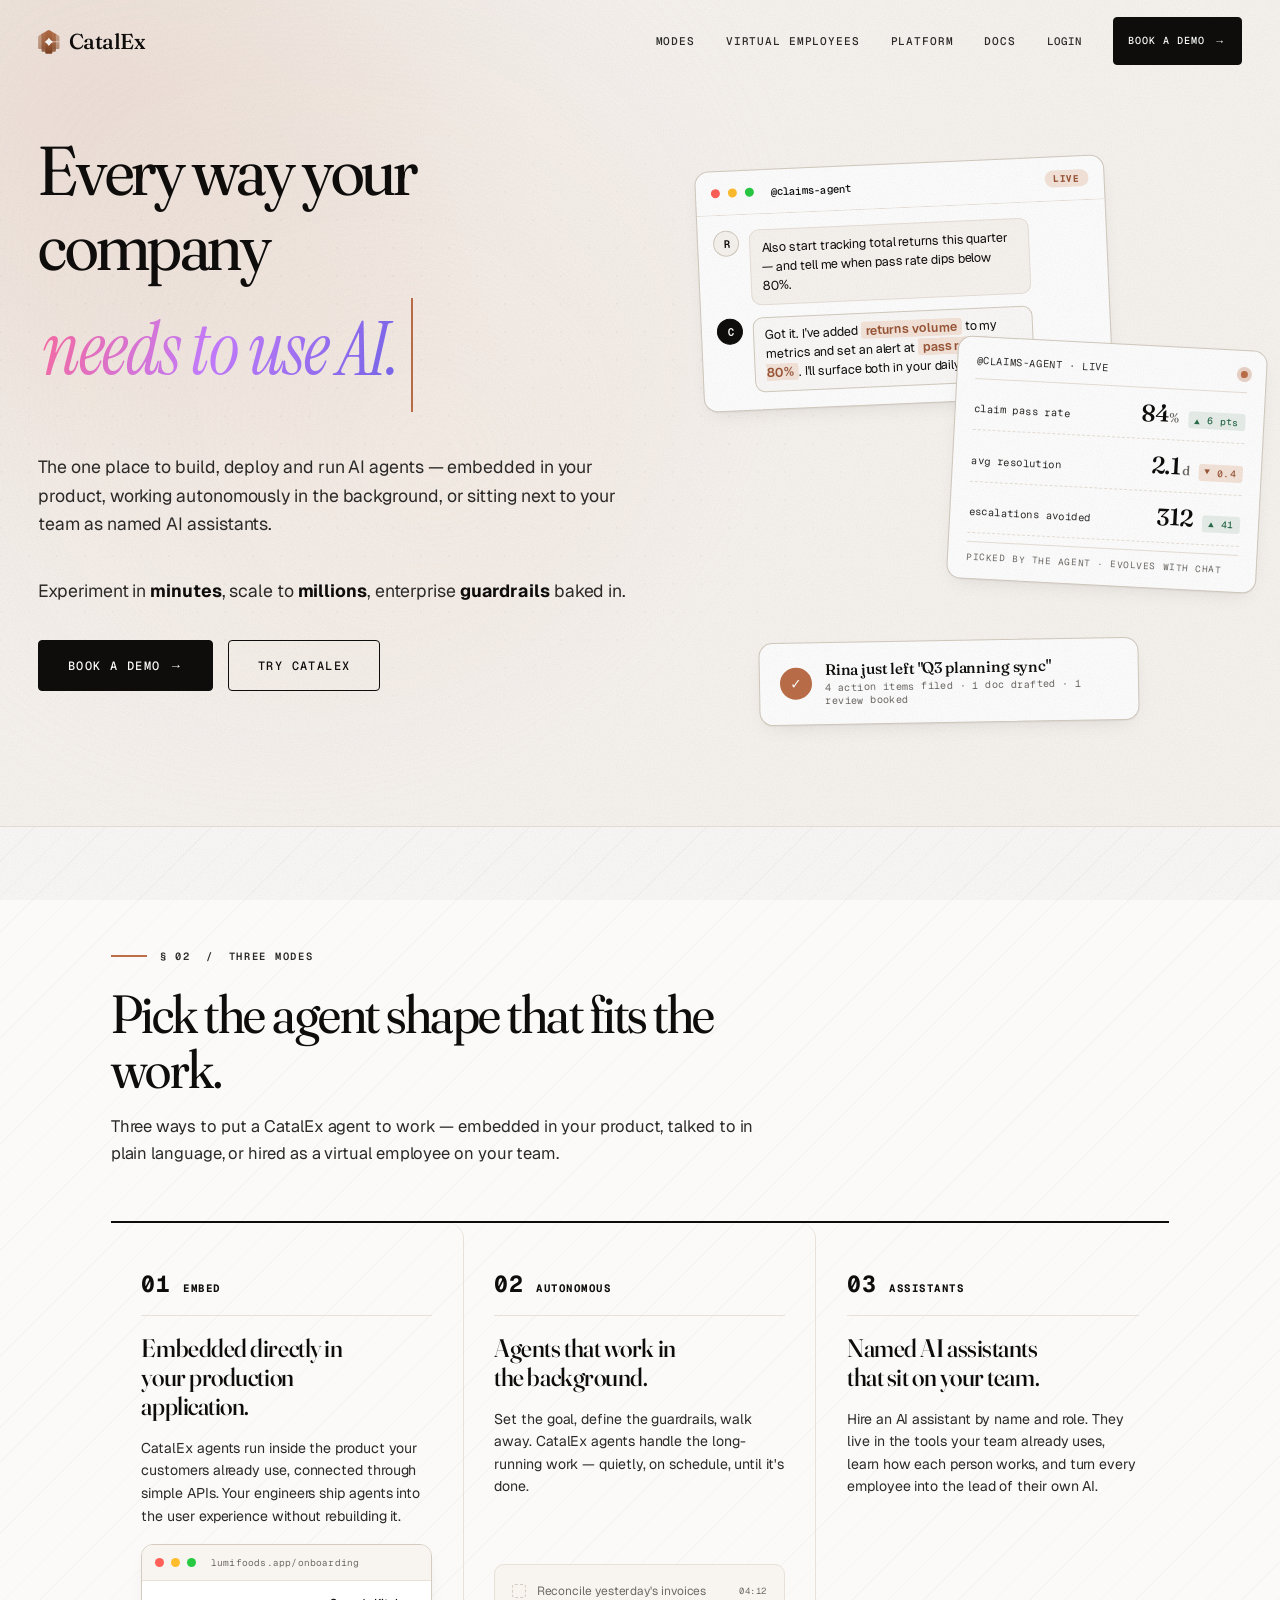
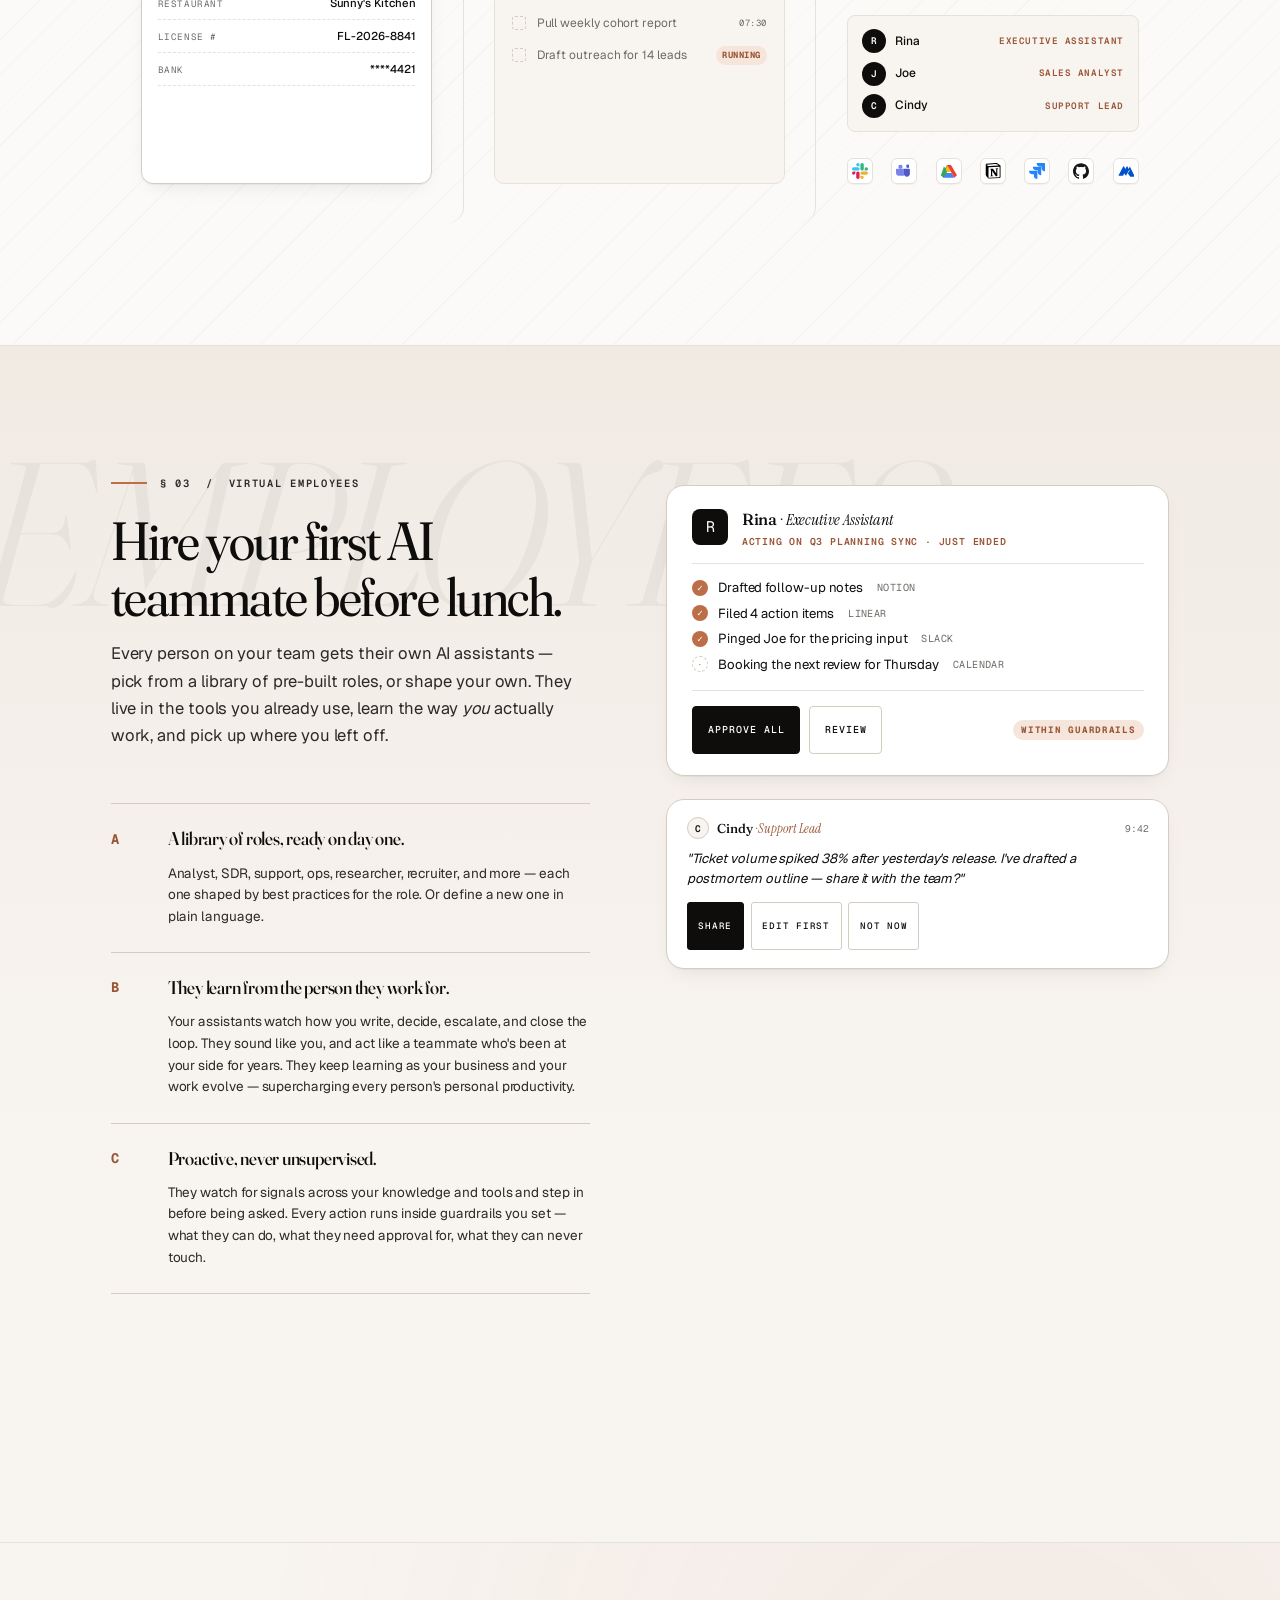
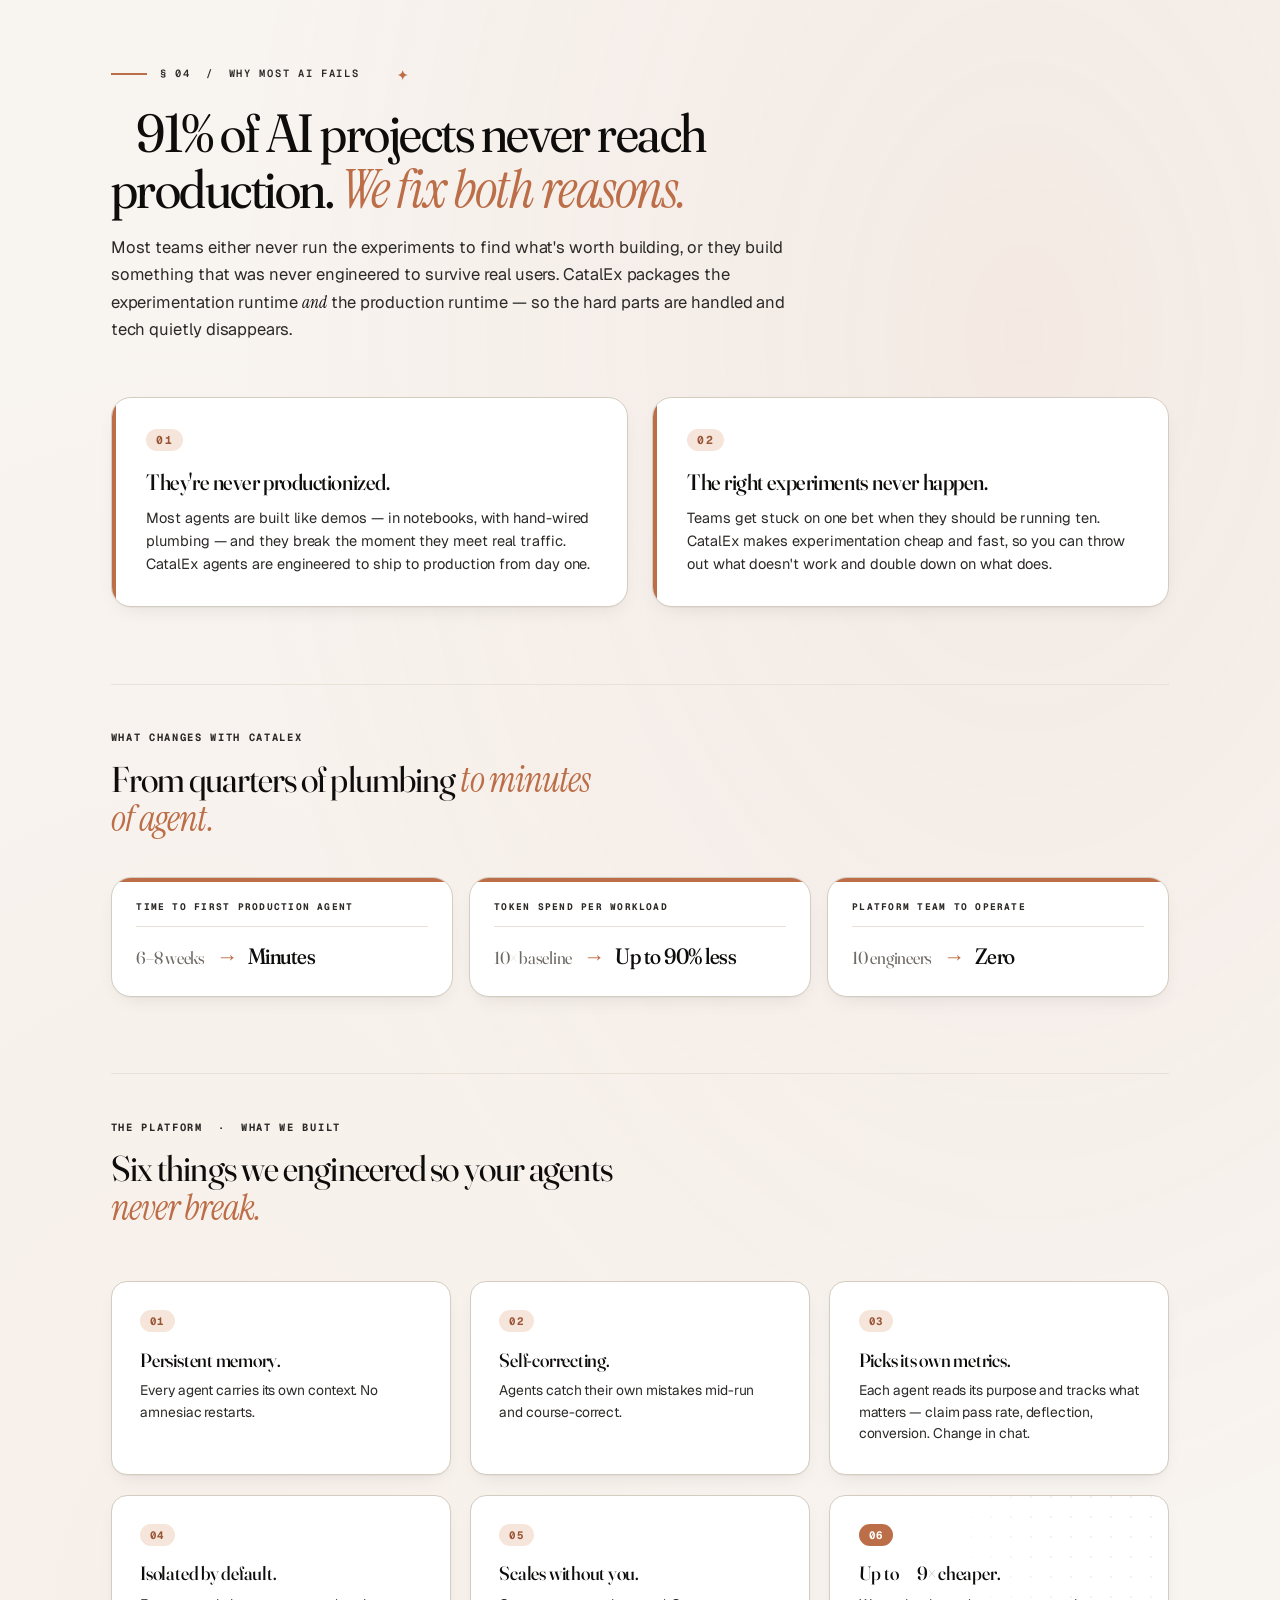
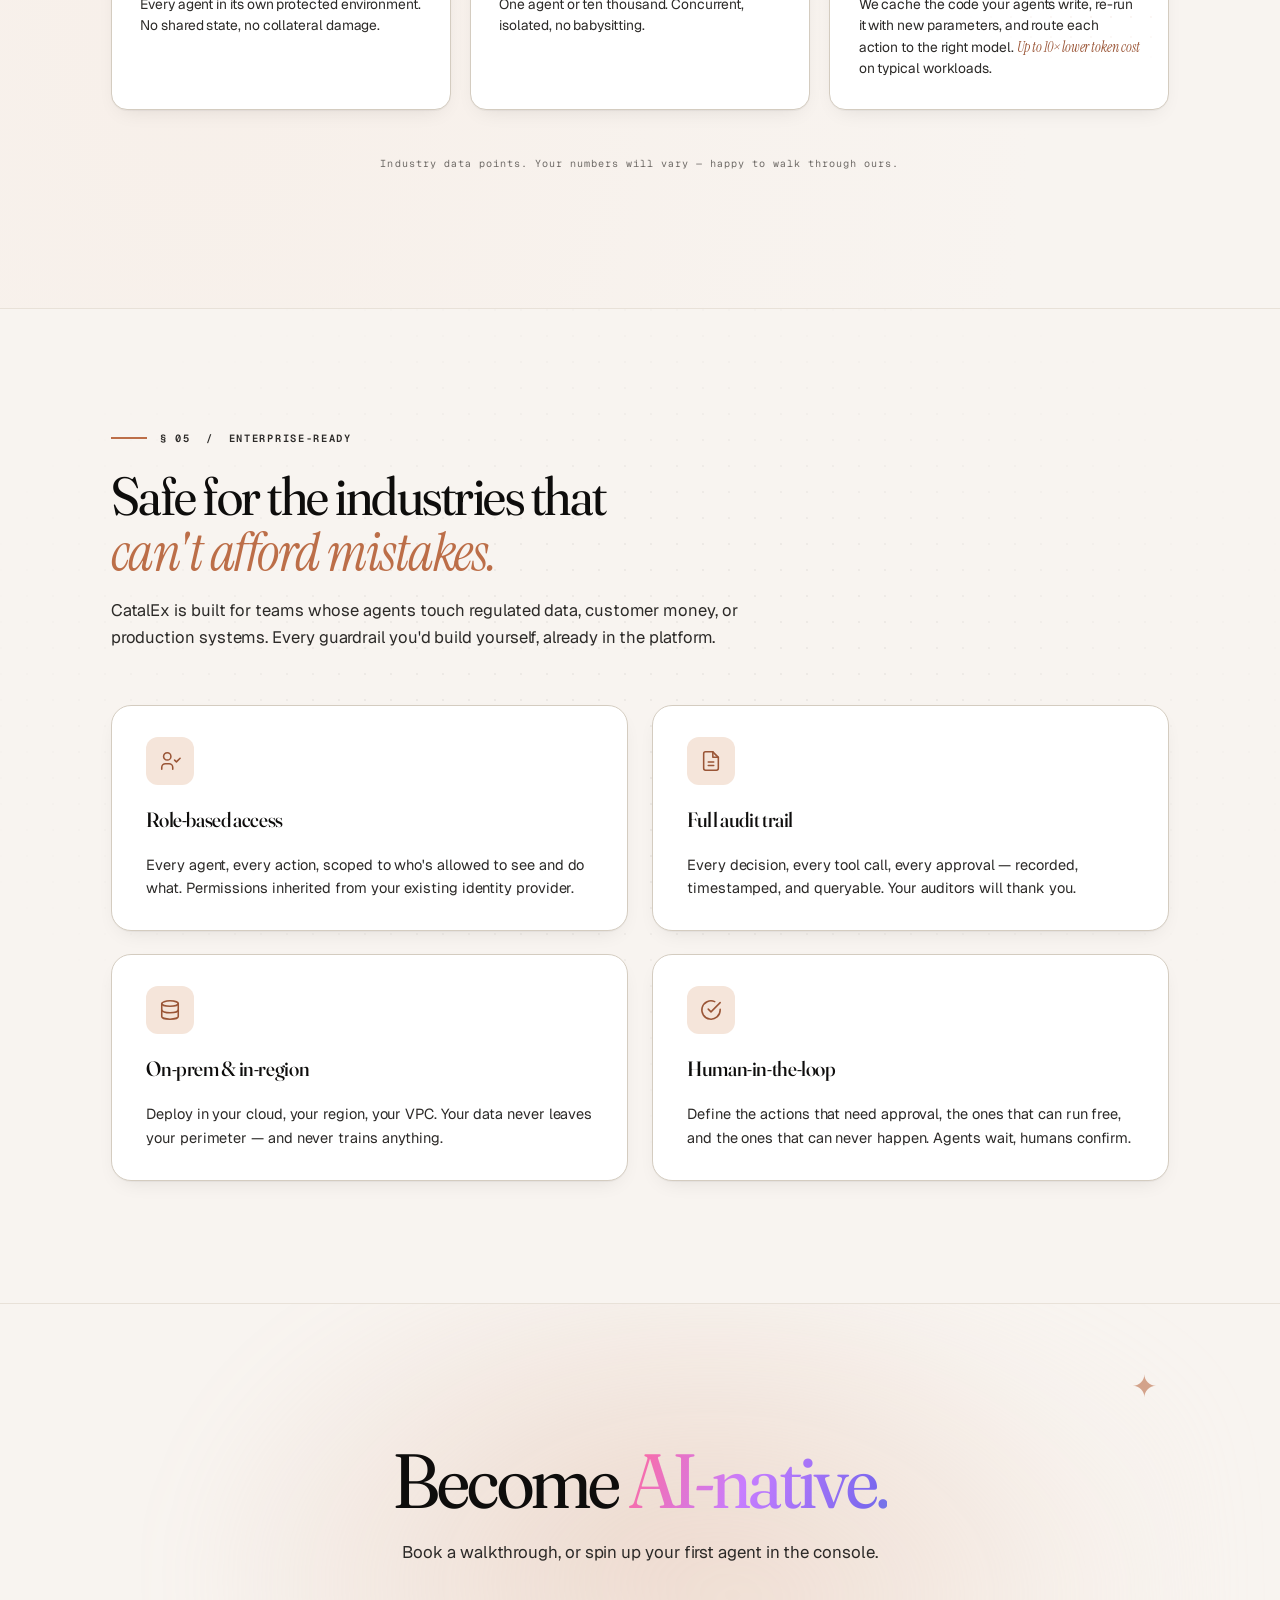
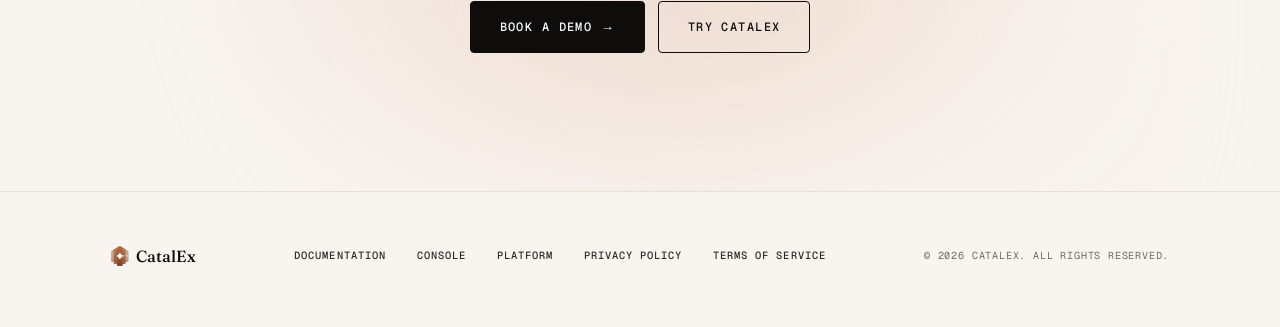
==== commit cec06327: "Recolor logo to peach, refine hero, fix nav alignment & section eyebrows - Replace navy raster logo " ====
--- a/index.html
+++ b/index.html
@@ -39,9 +39,9 @@
             <div class="hero-pro-bg"></div>
             <div class="content-container hero-pro-grid">
                 <div class="hero-pro-text">
-                    <div class="hero-meta"><span class="hero-meta-dot"></span>CATALEX&nbsp;&nbsp;/&nbsp;&nbsp;THE&nbsp;AI&nbsp;AGENT&nbsp;PLATFORM</div>
-                    <h1 class="hero-pro-h1">One agent platform.<br>Every way your company<br><span class="typewriter" id="typewriter">needs to use AI.</span></h1>
-                    <p class="hero-pro-sub">The one place to build, deploy and run AI agents — embedded in your product, working autonomously in the background, or sitting next to your team as named AI assistants. <em>Experiment in minutes, scale to thousands, with enterprise guardrails built in.</em></p>
+                    <h1 class="hero-pro-h1">Every way your company<br><span class="typewriter" id="typewriter">needs to use AI.</span></h1>
+                    <p class="hero-pro-sub">The one place to build, deploy and run AI agents — embedded in your product, working autonomously in the background, or sitting next to your team as named AI assistants.</p>
+                    <p class="hero-pro-tagline">Experiment in <strong>minutes</strong>, scale to <strong>millions</strong>, enterprise <strong>guardrails</strong> baked in.</p>
                     <div class="hero-pro-actions">
                         <button class="btn-primary btn-large" onclick="openDemoModal()">Book a Demo</button>
                         <a href="https://console.catalex.co" class="btn-secondary btn-large" target="_blank" rel="noopener">Try CatalEx</a>
@@ -443,7 +443,7 @@
         <!-- §6 — TRUST -->
         <section class="trust-pro fade-in">
             <div class="content-container">
-                <div class="section-eyebrow"><span class="eyebrow-rule"></span>§ 06 &nbsp;/&nbsp; ENTERPRISE-READY</div>
+                <div class="section-eyebrow"><span class="eyebrow-rule"></span>§ 05 &nbsp;/&nbsp; ENTERPRISE-READY</div>
                 <h2 class="section-h2">Safe for the industries that <em>can't afford mistakes.</em></h2>
                 <p class="section-lede">CatalEx is built for teams whose agents touch regulated data, customer money, or production systems. Every guardrail you'd build yourself, already in the platform.</p>
 
--- a/style.css
+++ b/style.css
@@ -2117,10 +2117,17 @@
 
 /* Navbar — hairline editorial bar */
 .navbar {
+  background: transparent;
+  backdrop-filter: none;
+  -webkit-backdrop-filter: none;
+  border-bottom: 1px solid transparent;
+  transition: background 0.25s ease, border-color 0.25s ease, backdrop-filter 0.25s ease;
+}
+.navbar.scrolled {
   background: rgba(251, 250, 247, 0.78);
   backdrop-filter: saturate(140%) blur(14px);
   -webkit-backdrop-filter: saturate(140%) blur(14px);
-  border-bottom: 1px solid var(--rule);
+  border-bottom-color: var(--rule);
 }
 .logo-text {
   font-family: var(--font-display);
@@ -6067,6 +6074,83 @@
   font-family: var(--font-italic-display);
   font-weight: 400;
 }
+.hero-pro-tagline {
+  display: block;
+  margin: 0 0 2.25rem;
+  padding: 0;
+  background: none;
+  border: none;
+  color: var(--ink-2, var(--ink));
+  font-family: var(--font-main);
+  font-size: 1.15rem;
+  font-style: normal;
+  font-weight: 400;
+  line-height: 1.6;
+  letter-spacing: -0.005em;
+  max-width: none;
+  white-space: nowrap;
+}
+.hero-pro-tagline strong { color: var(--ink); font-weight: 700; }
+
+/* Logo alignment — match the hero grid container, not the default 1120 nav */
+#homepage .navbar.nav-pro > .nav-container {
+  max-width: 1280px !important;
+  padding: 0 2.5rem !important;
+}
+#homepage .nav-pro .logo { align-items: center; gap: 0.55rem; }
+#homepage .nav-pro .logo-img {
+  height: 24px;
+  width: auto;
+  display: block;
+  transform: translateY(1px);
+}
+
+/* Counter: lock width so trailing text doesn't shift while animating */
+[data-counter] {
+  display: inline-block;
+  min-width: 2.2ch;
+  text-align: right;
+  font-variant-numeric: tabular-nums;
+}
+
+/* Trust section eyebrow rule: use accent like other sections */
+#homepage .trust-pro .section-eyebrow .eyebrow-rule { background: var(--accent) !important; }
+
+/* Force all section content containers to identical horizontal metrics */
+#homepage .modes-pro > .content-container,
+#homepage .employees-pro > .content-container,
+#homepage .platform-pro > .content-container,
+#homepage .trust-pro > .content-container,
+#homepage .cta-pro > .content-container {
+  max-width: 1120px !important;
+  padding-left: 2rem !important;
+  padding-right: 2rem !important;
+  margin-left: auto !important;
+  margin-right: auto !important;
+}
+
+/* === Final navbar override: transparent at top, opaque on scroll === */
+#homepage .navbar.nav-pro,
+.navbar.nav-pro {
+  background: transparent !important;
+  backdrop-filter: none !important;
+  -webkit-backdrop-filter: none !important;
+  border-bottom: 1px solid transparent !important;
+  transition: background 0.25s ease, border-color 0.25s ease, backdrop-filter 0.25s ease !important;
+}
+#homepage .navbar.nav-pro.scrolled,
+.navbar.nav-pro.scrolled {
+  background: rgba(251, 250, 247, 0.82) !important;
+  backdrop-filter: saturate(160%) blur(14px) !important;
+  -webkit-backdrop-filter: saturate(160%) blur(14px) !important;
+  border-bottom-color: rgba(14,26,29,0.08) !important;
+}
+/* Pull hero up under the transparent nav so its peachy bg shows through */
+#homepage .hero-section.hero-pro {
+  margin-top: -88px;
+  padding-top: 9rem !important;
+}
+
 .hero-pro-tools-label {
   color: var(--ink);
   font-family: var(--font-mono);
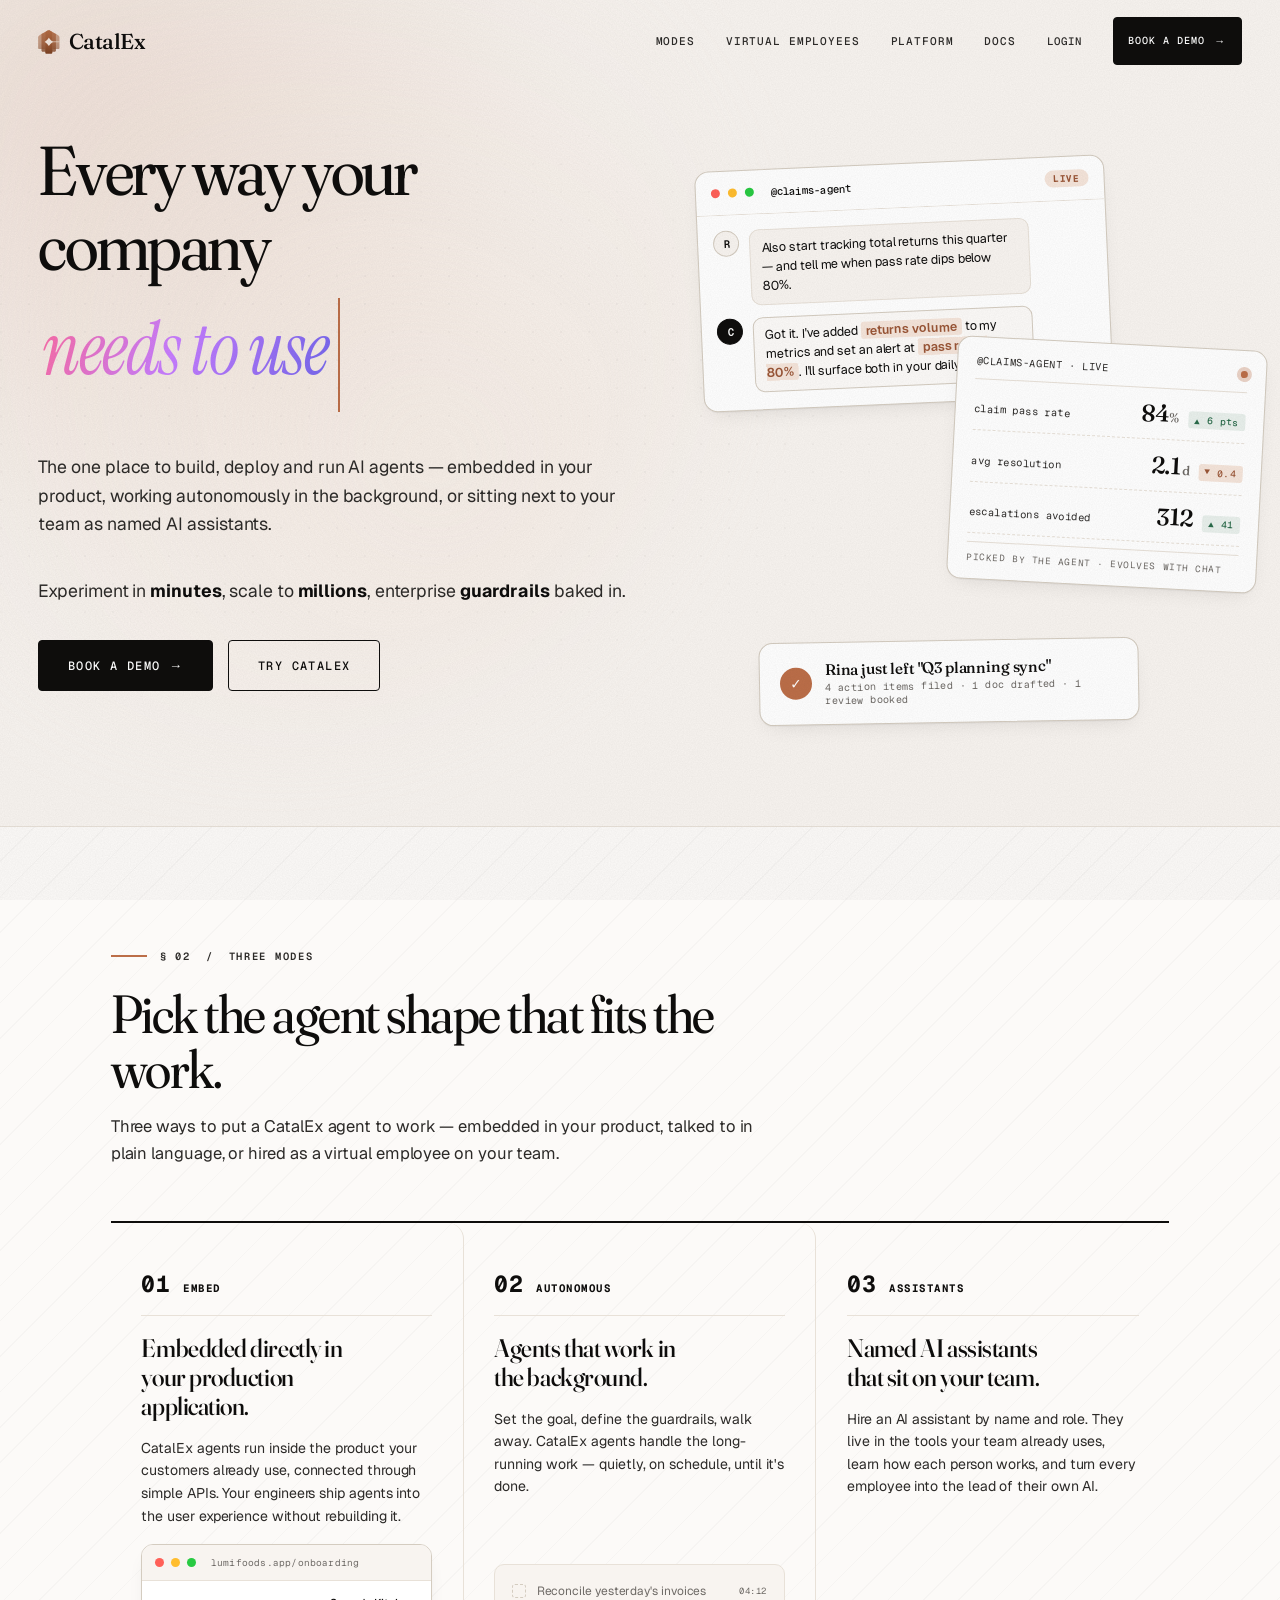
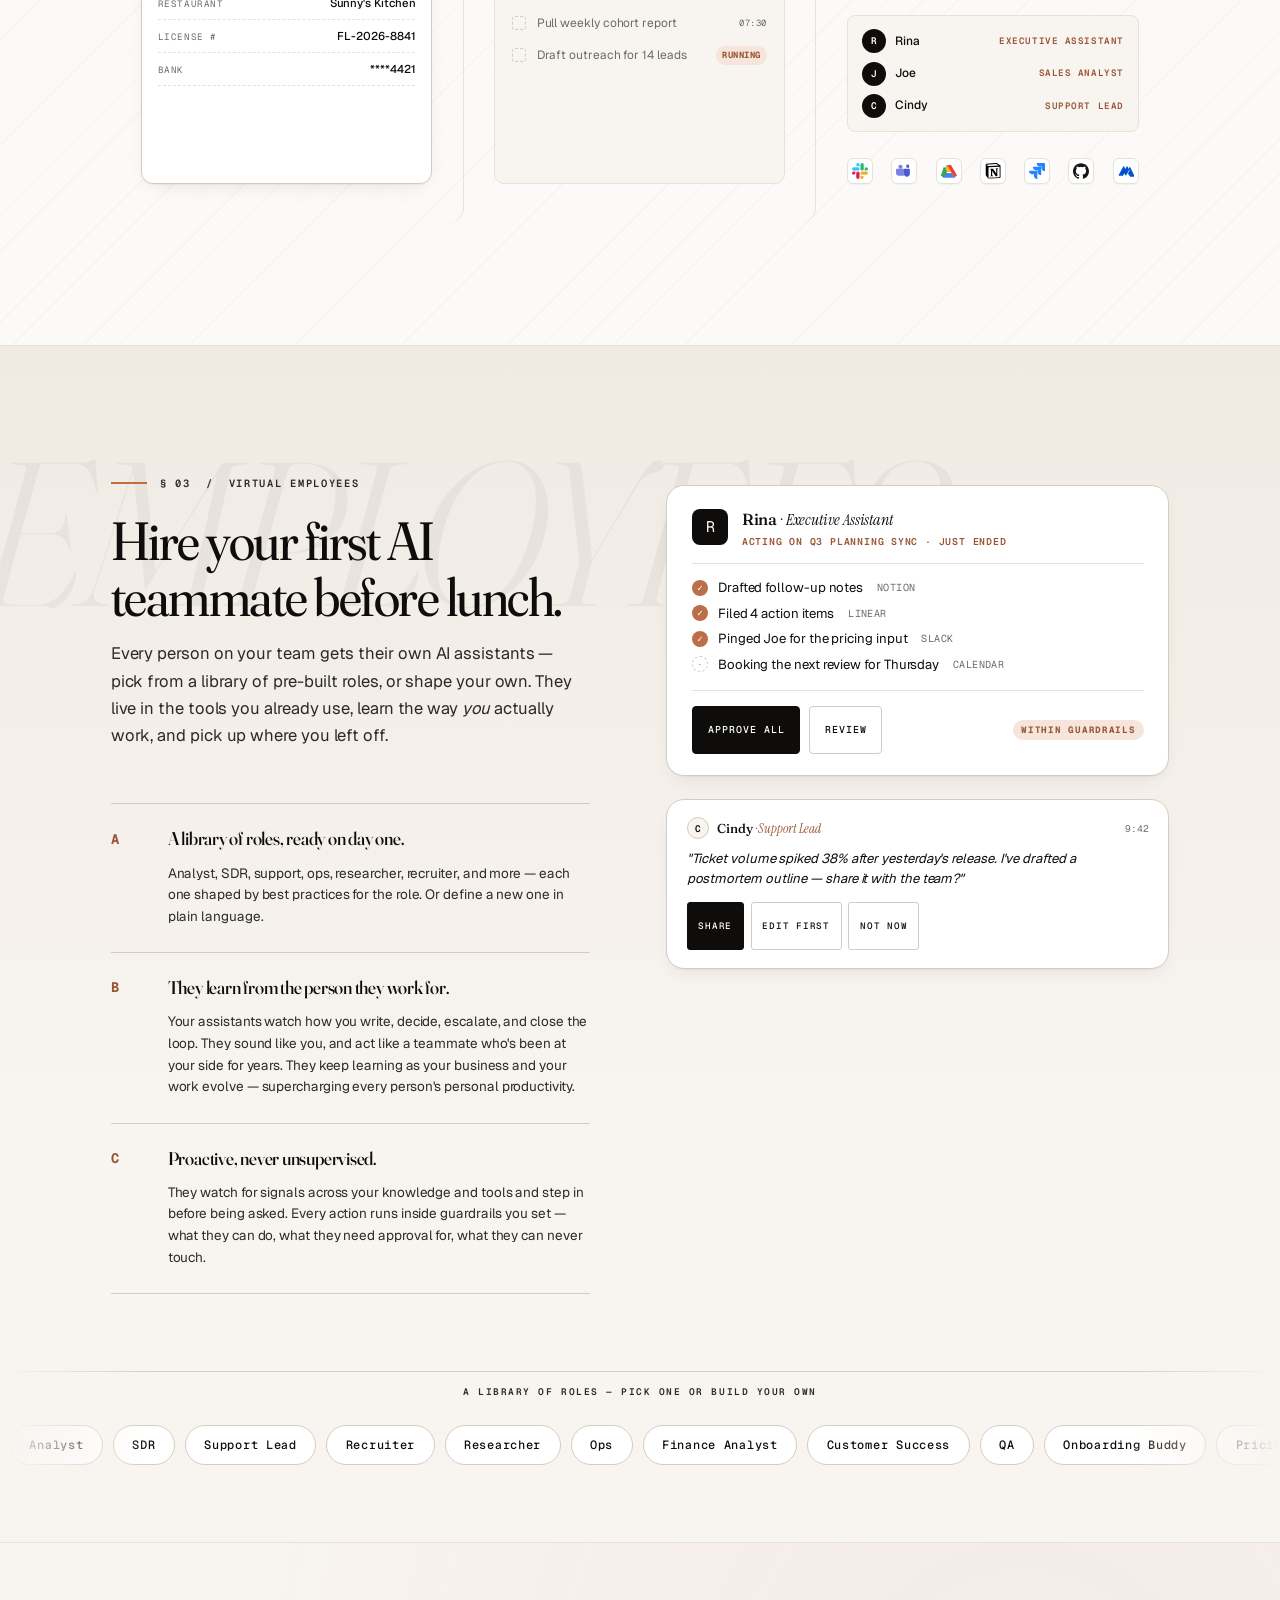
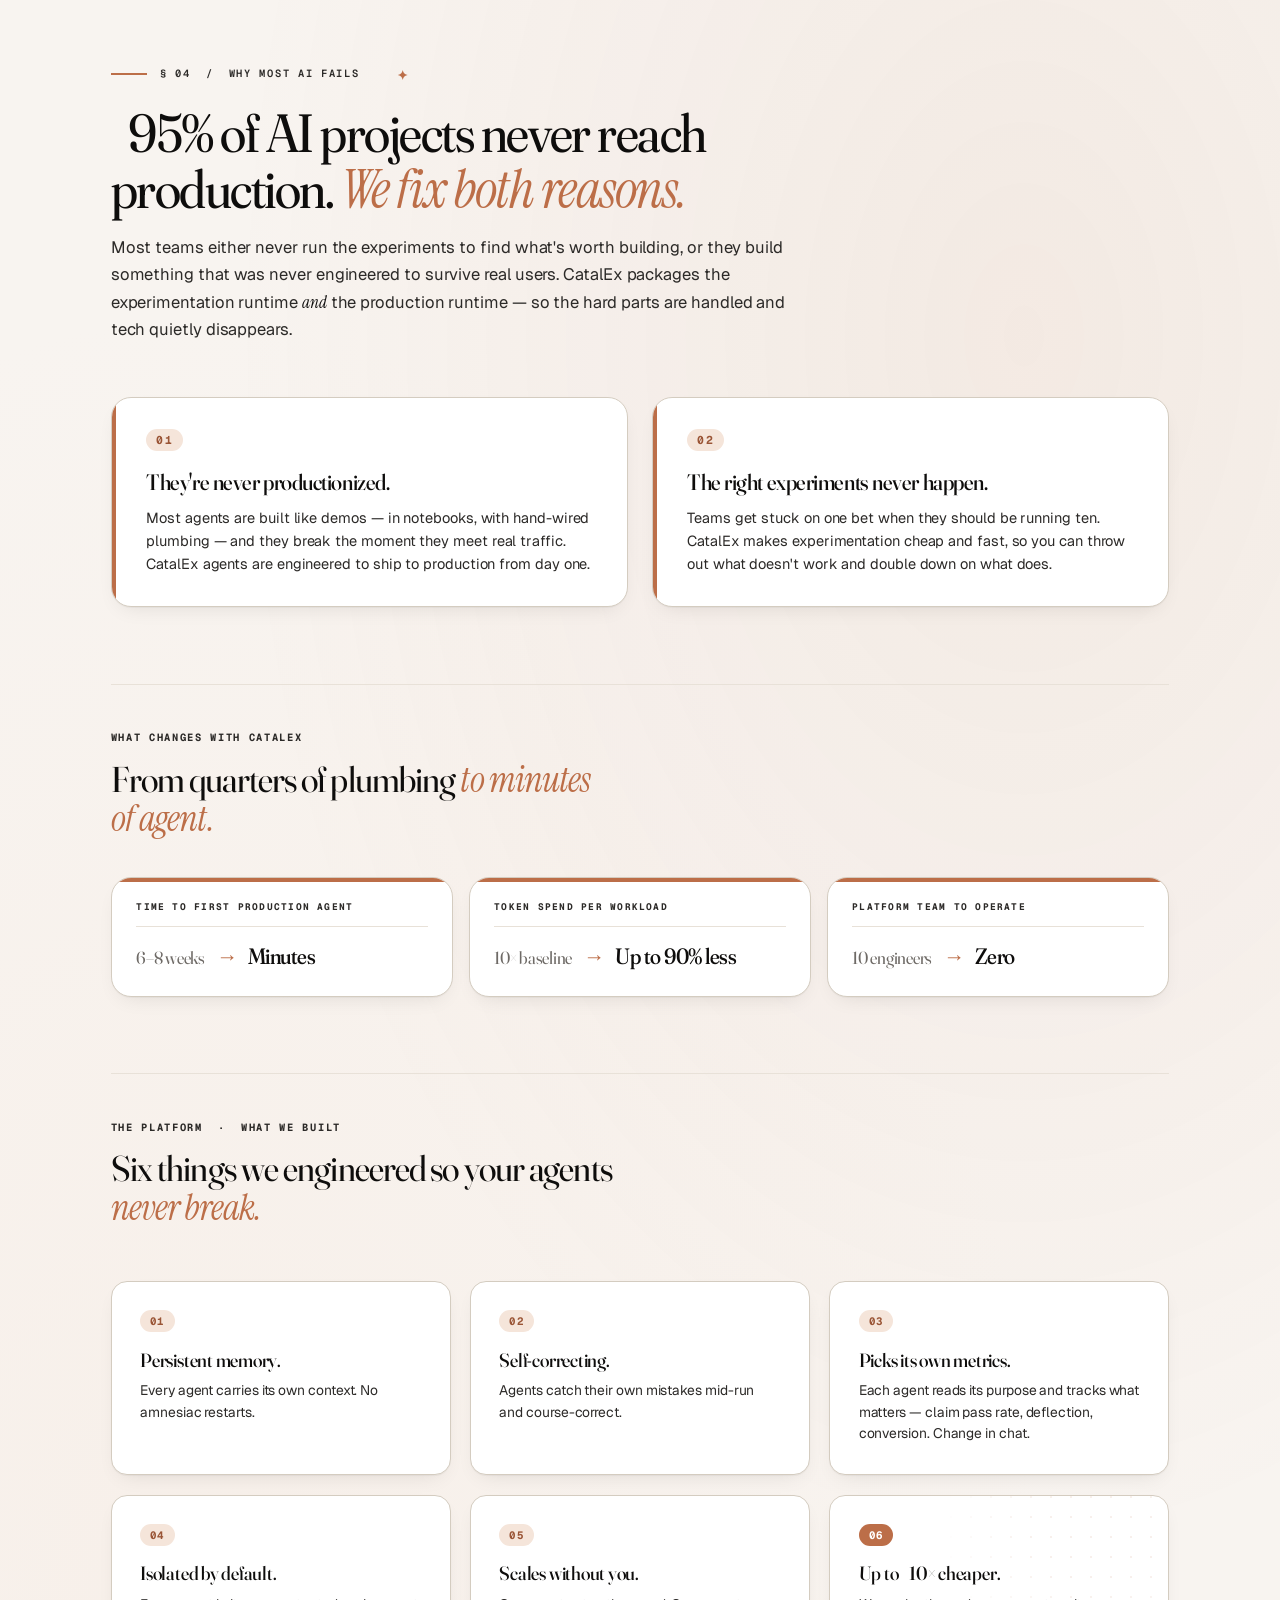
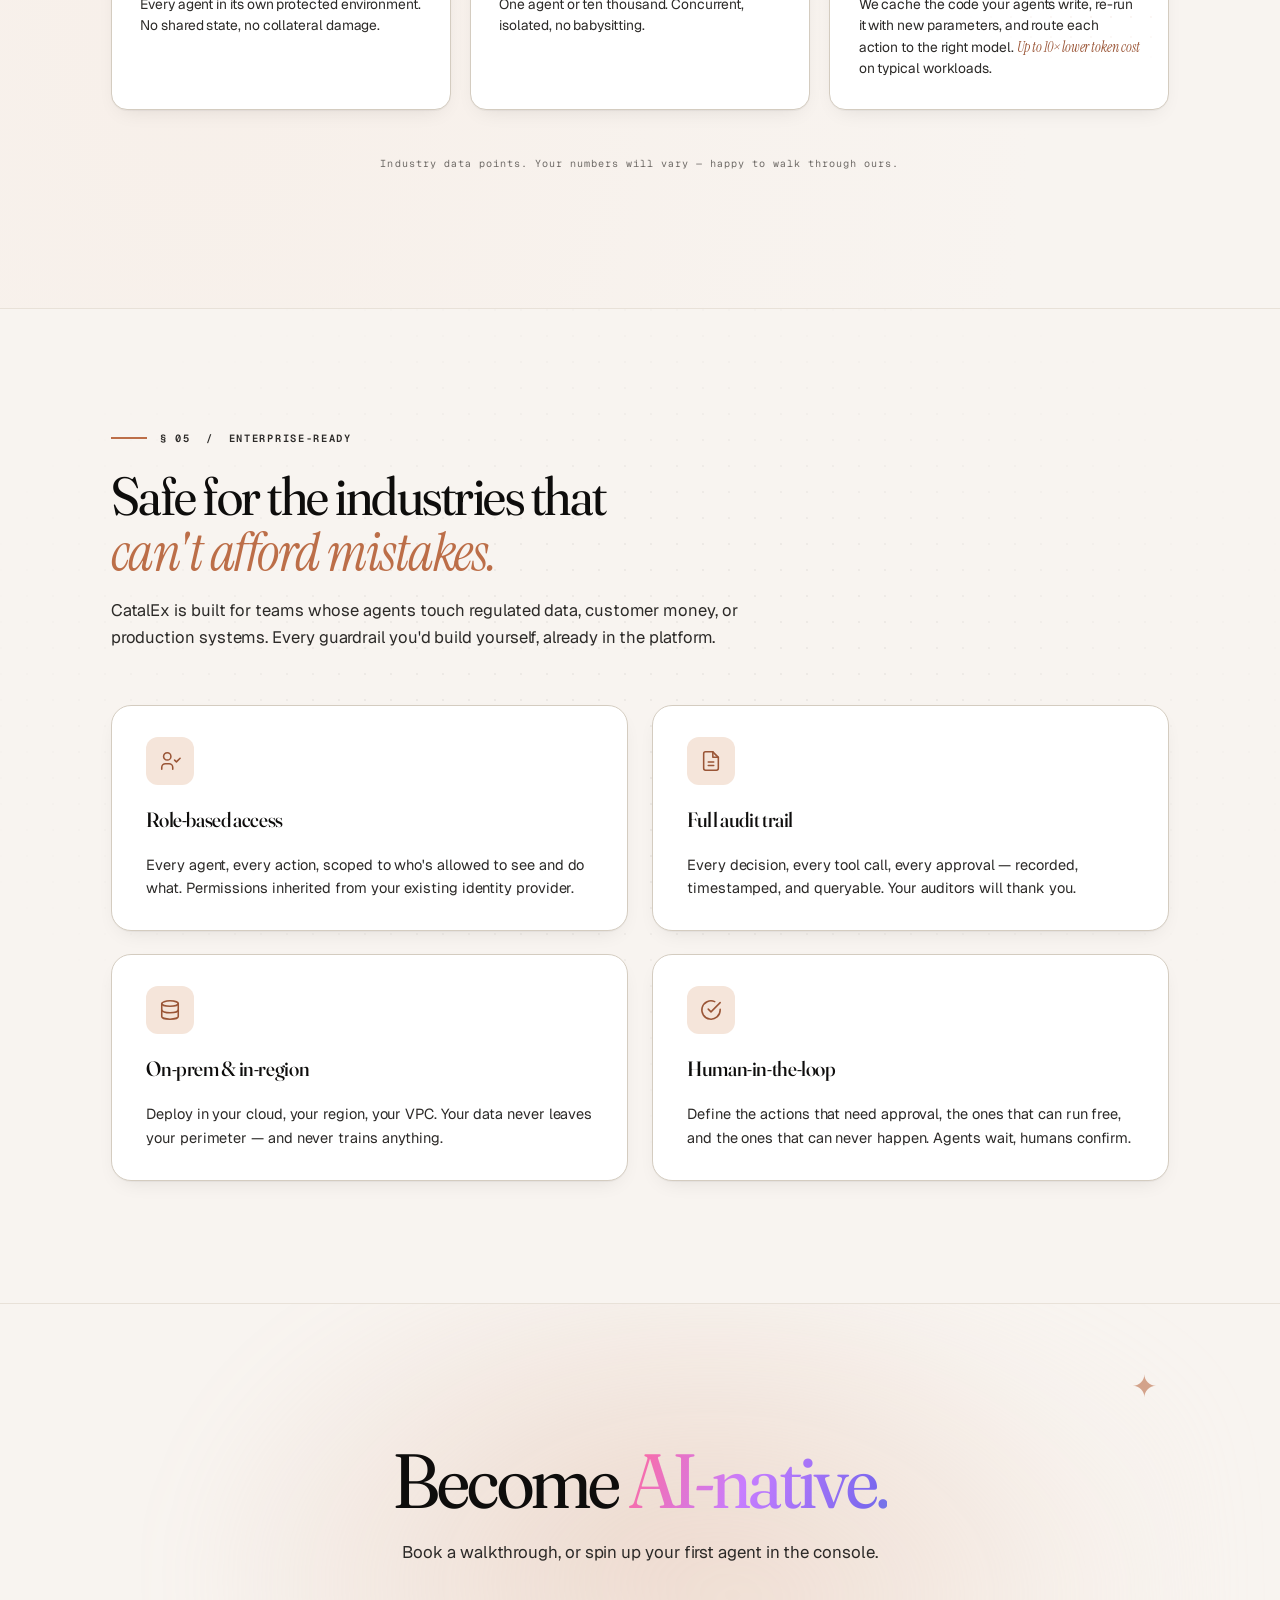
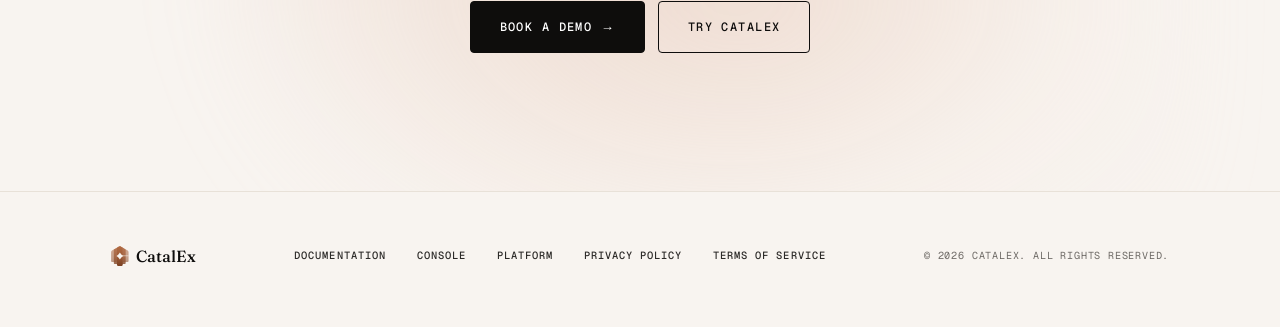
==== commit db21de65: "Make landing page responsive on mobile Adds a hamburger nav drawer, collapses the hero stage and gri" ====
--- a/index.html
+++ b/index.html
@@ -24,7 +24,10 @@
                     <img class="logo-img" src="logo.svg" alt="CatalEx">
                     <span class="logo-text">CatalEx</span>
                 </a>
-                <div class="nav-links">
+                <button class="nav-toggle" id="navToggle" aria-label="Toggle navigation" aria-expanded="false">
+                    <span></span><span></span><span></span>
+                </button>
+                <div class="nav-links" id="navLinks">
                     <a href="#modes">Modes</a>
                     <a href="#employees">Virtual Employees</a>
                     <a href="#platform">Platform</a>
--- a/style.css
+++ b/style.css
@@ -8136,7 +8136,403 @@
 .bento-platform > * { opacity: 1 !important; transform: none !important; animation: none !important; }
 
 
-
-
-
-
+/* ============================================================
+   MOBILE RESPONSIVE OVERRIDES (≤900px / ≤600px / ≤420px)
+   Appended after every other rule so these win specificity ties.
+   ============================================================ */
+
+/* Hamburger button — hidden on desktop */
+.nav-toggle {
+  display: none;
+  background: transparent;
+  border: 0;
+  padding: 0.5rem;
+  margin-left: auto;
+  cursor: pointer;
+  width: 40px;
+  height: 40px;
+  position: relative;
+  z-index: 1100;
+}
+.nav-toggle span {
+  display: block;
+  width: 22px;
+  height: 2px;
+  background: var(--ink, #0F3D2E);
+  margin: 4px auto;
+  transition: transform 0.25s ease, opacity 0.2s ease;
+  border-radius: 2px;
+}
+.nav-toggle.open span:nth-child(1) { transform: translateY(6px) rotate(45deg); }
+.nav-toggle.open span:nth-child(2) { opacity: 0; }
+.nav-toggle.open span:nth-child(3) { transform: translateY(-6px) rotate(-45deg); }
+
+/* Lock horizontal scroll site-wide on mobile */
+@media (max-width: 900px) {
+  html, body {
+    overflow-x: hidden !important;
+    max-width: 100vw !important;
+    width: 100% !important;
+  }
+  /* Section-level clipping. clip-path is the most reliable cross-browser
+     visual clipper that does NOT create a scroll container or break
+     position:sticky on the navbar. */
+  .hero-section,
+  .hero-pro,
+  .modes-pro,
+  .employees-pro,
+  .platform-pro,
+  .cta-pro,
+  section,
+  .page-section {
+    max-width: 100vw !important;
+    overflow-x: clip !important;
+    clip-path: inset(0) !important;
+  }
+  /* Pin all decorative blobs/pseudo-elements that originally used
+     negative right/left offsets — these were the main overflow culprits */
+  .hero-section::before,
+  .hero-section::after,
+  .hero-pro-bg,
+  .cta-pro::before,
+  .modes-pro::before,
+  .modes-pro::after,
+  .employees-pro::before,
+  .employees-pro::after,
+  .platform-pro::before,
+  .platform-pro::after {
+    right: 0 !important;
+    left: auto !important;
+    width: 100% !important;
+    max-width: 100vw !important;
+    transform: none !important;
+  }
+}
+
+@media (max-width: 900px) {
+  /* --- Container padding --- */
+  .content-container,
+  #homepage .hero-section.hero-pro .content-container.hero-pro-grid {
+    padding-left: 1.25rem !important;
+    padding-right: 1.25rem !important;
+  }
+
+  /* --- NAV: hamburger drawer --- */
+  .nav-toggle { display: block; }
+  .nav-container { position: relative; }
+  #homepage .nav-pro .nav-links,
+  .navbar .nav-links {
+    display: none !important;
+    position: absolute;
+    top: 100%;
+    left: 0;
+    right: 0;
+    flex-direction: column;
+    align-items: stretch;
+    gap: 0 !important;
+    padding: 1rem 1.25rem 1.5rem;
+    background: rgba(251, 250, 247, 0.98);
+    backdrop-filter: saturate(160%) blur(16px);
+    -webkit-backdrop-filter: saturate(160%) blur(16px);
+    border-bottom: 1px solid var(--rule-warm, #DBCFA8);
+    box-shadow: 0 22px 40px -22px rgba(15,61,46,0.25);
+  }
+  #homepage .nav-pro .nav-links.open,
+  .navbar .nav-links.open {
+    display: flex !important;
+  }
+  #homepage .nav-pro .nav-links.open a,
+  .navbar .nav-links.open a {
+    display: block !important;
+    padding: 0.95rem 0.25rem;
+    border-bottom: 1px solid rgba(15,61,46,0.08);
+    font-size: 0.78rem;
+  }
+  #homepage .nav-pro .nav-links.open .btn-primary,
+  .navbar .nav-links.open .btn-primary {
+    margin-top: 0.85rem;
+    width: 100%;
+  }
+
+  /* --- HERO: tame fonts and stack stage --- */
+  #homepage .hero-section.hero-pro {
+    padding: 5.5rem 0 3rem !important;
+  }
+  #homepage .hero-section.hero-pro .content-container.hero-pro-grid {
+    grid-template-columns: 1fr !important;
+    gap: 2.25rem !important;
+  }
+  .hero-pro-h1,
+  #homepage .hero-pro-h1 {
+    font-size: clamp(2rem, 7.2vw, 2.8rem) !important;
+    line-height: 1.1 !important;
+    max-width: 100% !important;
+  }
+  .hero-pro-sub { font-size: 1rem !important; }
+  .hero-pro-tagline { font-size: 0.92rem !important; }
+  .hero-pro-actions {
+    flex-wrap: wrap;
+    gap: 0.75rem;
+  }
+  .hero-pro-actions .btn-primary,
+  .hero-pro-actions .btn-secondary { width: 100%; text-align: center; }
+
+  /* Hero background blobs scaled down */
+  .hero-section::before,
+  .hero-section::after,
+  .hero-pro-bg {
+    width: 100% !important;
+    max-width: 420px !important;
+    height: 420px !important;
+    filter: blur(28px) !important;
+  }
+
+  /* --- HERO STAGE: kill absolute layout, stack mocks --- */
+  .hero-pro-stage {
+    height: auto !important;
+    max-width: 100% !important;
+    width: 100% !important;
+    display: flex !important;
+    flex-direction: column !important;
+    gap: 1rem !important;
+    perspective: none !important;
+    padding: 0 !important;
+  }
+  .hero-pro-stage .mock-card,
+  .mock-chat, .mock-metric, .mock-toast {
+    position: relative !important;
+    top: auto !important;
+    right: auto !important;
+    bottom: auto !important;
+    left: auto !important;
+    width: 100% !important;
+    max-width: 100% !important;
+    transform: none !important;
+    rotate: 0 !important;
+    margin: 0 !important;
+  }
+  .hero-pro-stage .mock-card:hover { transform: none !important; }
+
+  /* --- GRIDS: collapse multi-column to 1col --- */
+  .modes-grid,
+  .employees-grid,
+  .platform-grid,
+  .bento-platform,
+  .bento-stats,
+  .trust-strip,
+  .roles-grid,
+  .pillars-grid,
+  .feature-grid,
+  .stats-grid,
+  [class*="-grid"]:not(.hero-pro-grid) {
+    grid-template-columns: 1fr !important;
+    gap: 1.25rem !important;
+  }
+
+  /* --- Section spacing --- */
+  section,
+  .modes-pro, .platform-pro, .employees-pro, .cta-pro {
+    padding-top: 4rem !important;
+    padding-bottom: 4rem !important;
+  }
+
+  /* --- Section headings --- */
+  .section-h2,
+  h2 {
+    font-size: clamp(1.7rem, 5.5vw, 2.4rem) !important;
+    line-height: 1.15 !important;
+  }
+  .section-lede,
+  .section-sub {
+    font-size: 1rem !important;
+  }
+
+  /* --- Mode mocks: full width, but keep heights so animations layout --- */
+  .mode-mock,
+  .mode-mock-window {
+    max-width: 100% !important;
+    width: 100% !important;
+  }
+  /* Embed mock: keep a real height (its status overlay is position:absolute,
+     so a collapsed parent breaks the entire animation) */
+  .embed-window {
+    width: 100% !important;
+    max-width: 100% !important;
+    height: 260px !important;
+  }
+  .embed-window-body {
+    height: calc(100% - 36px) !important;
+  }
+  /* Autonomous mock: keep min-height so the substep animations don't overflow */
+  .mode-mock-auto {
+    width: 100% !important;
+    max-width: 100% !important;
+    min-height: 220px !important;
+  }
+
+  /* --- Stat / number tiles: stop the giant clamp explosion --- */
+  .stat-num,
+  .stat-card-num,
+  [class*="big-number"],
+  [class*="stat-value"] {
+    font-size: clamp(2.4rem, 11vw, 4.2rem) !important;
+    line-height: 1 !important;
+  }
+
+  /* --- Vision page network canvas --- */
+  .org-network,
+  .vision-canvas {
+    width: 100% !important;
+    max-width: 100% !important;
+    height: auto !important;
+  }
+
+  /* --- Tables / overflow safety --- */
+  img, svg, video, canvas { max-width: 100%; height: auto; }
+  pre, code { white-space: pre-wrap; word-break: break-word; }
+
+  /* --- Disable parallax visual jitter as a safety net --- */
+  [data-parallax] { transform: none !important; }
+
+  /* --- Hero stage overflow fix ---
+     Grid items default to min-width:auto, so a single nowrap descendant
+     can blow the column wider than the viewport. Force shrinkability and
+     allow content inside the mock cards to wrap. */
+  #homepage .hero-section.hero-pro .content-container.hero-pro-grid > * {
+    min-width: 0 !important;
+    max-width: 100% !important;
+  }
+  .hero-pro-stage,
+  .hero-pro-text {
+    min-width: 0 !important;
+    max-width: 100% !important;
+  }
+  .hero-pro-stage .mock-card {
+    box-sizing: border-box !important;
+    min-width: 0 !important;
+    overflow: hidden !important;
+    word-break: break-word;
+    overflow-wrap: anywhere;
+  }
+  .hero-pro-stage .mock-card *,
+  .hero-pro-stage .mock-bubble,
+  .hero-pro-stage .mock-title,
+  .hero-pro-stage .mock-metric-row,
+  .hero-pro-stage .mock-metric-label,
+  .hero-pro-stage .mock-metric-name,
+  .hero-pro-stage .mock-toast-title,
+  .hero-pro-stage .mock-toast-sub {
+    white-space: normal !important;
+    min-width: 0 !important;
+    max-width: 100% !important;
+    overflow-wrap: anywhere;
+    word-break: break-word;
+  }
+  .hero-pro-stage .mock-metric-row {
+    flex-wrap: wrap !important;
+  }
+  /* Hero text block: prevent any oversized inline element from forcing width */
+  .hero-pro-text,
+  .hero-pro-text * {
+    max-width: 100% !important;
+    overflow-wrap: anywhere;
+  }
+  .hero-pro-h1 { word-break: break-word; }
+}
+
+@media (max-width: 600px) {
+  .hero-pro-h1, #homepage .hero-pro-h1 {
+    font-size: clamp(1.85rem, 8vw, 2.4rem) !important;
+  }
+  .section-h2, h2 {
+    font-size: clamp(1.55rem, 6.5vw, 2rem) !important;
+  }
+  .mock-body, .mock-bubble {
+    font-size: 0.82rem !important;
+  }
+  .hero-pro-stage .mock-card {
+    padding: 0.9rem 1rem !important;
+  }
+  .btn-large {
+    padding: 0.95rem 1.4rem !important;
+    font-size: 0.85rem !important;
+  }
+}
+
+/* --- Targeted mobile fixes (hero tagline crop, mode mocks, CTA sparkle) --- */
+@media (max-width: 900px) {
+  /* "Experiment in minutes…" was nowrap → cropped past viewport */
+  .hero-pro-tagline {
+    white-space: normal !important;
+    overflow-wrap: anywhere;
+    word-break: break-word;
+    font-size: 0.92rem !important;
+    line-height: 1.55 !important;
+  }
+
+  /* Let the embed / autonomous / chat mode mocks fill the card width
+     and let their content wrap instead of truncating */
+  .mode-card,
+  .mode-mock,
+  .mode-mock-window,
+  .embed-window,
+  .mode-mock-auto,
+  .mock-app-bg,
+  .mock-app-overlay {
+    width: 100% !important;
+    max-width: 100% !important;
+    box-sizing: border-box !important;
+  }
+  .mode-mock {
+    padding: 1rem 1rem !important;
+  }
+  /* Code lines in EMBED mock were nowrap+ellipsis → unreadable on mobile */
+  .mode-mock-code .code-line {
+    white-space: pre-wrap !important;
+    overflow: visible !important;
+    text-overflow: clip !important;
+    word-break: break-word;
+  }
+  /* Mode card body padding can be tight so the mock has more room */
+  .mode-card { padding: 1.6rem 1.25rem !important; }
+
+  /* CTA sparkle (✦) — push farther from heading and color it AI-gradient */
+  .cta-pro { position: relative; }
+  .cta-pro::after {
+    top: 1rem !important;
+    right: 1rem !important;
+    font-size: 1.5rem !important;
+    /* AI shimmer gradient — same palette as .ai-shimmer */
+    background: linear-gradient(110deg,
+      #FF6B9D 0%, #C77DFF 22%, #7B68EE 44%, #4ECDC4 66%, #FF8C42 88%, #FF6B9D 100%) !important;
+    background-size: 220% 100% !important;
+    -webkit-background-clip: text !important;
+    background-clip: text !important;
+    -webkit-text-fill-color: transparent !important;
+    color: transparent !important;
+    opacity: 1 !important;
+    animation: ai-shimmer 8s ease-in-out infinite;
+  }
+  /* Give the heading breathing room from the sparkle */
+  .cta-pro-h2 {
+    margin-top: 2.5rem !important;
+    padding-right: 2.5rem;
+  }
+}
+
+@media (max-width: 420px) {
+  .content-container,
+  #homepage .hero-section.hero-pro .content-container.hero-pro-grid {
+    padding-left: 1rem !important;
+    padding-right: 1rem !important;
+  }
+  .hero-pro-h1, #homepage .hero-pro-h1 {
+    font-size: 1.75rem !important;
+  }
+}
+
+
+
+
+
+
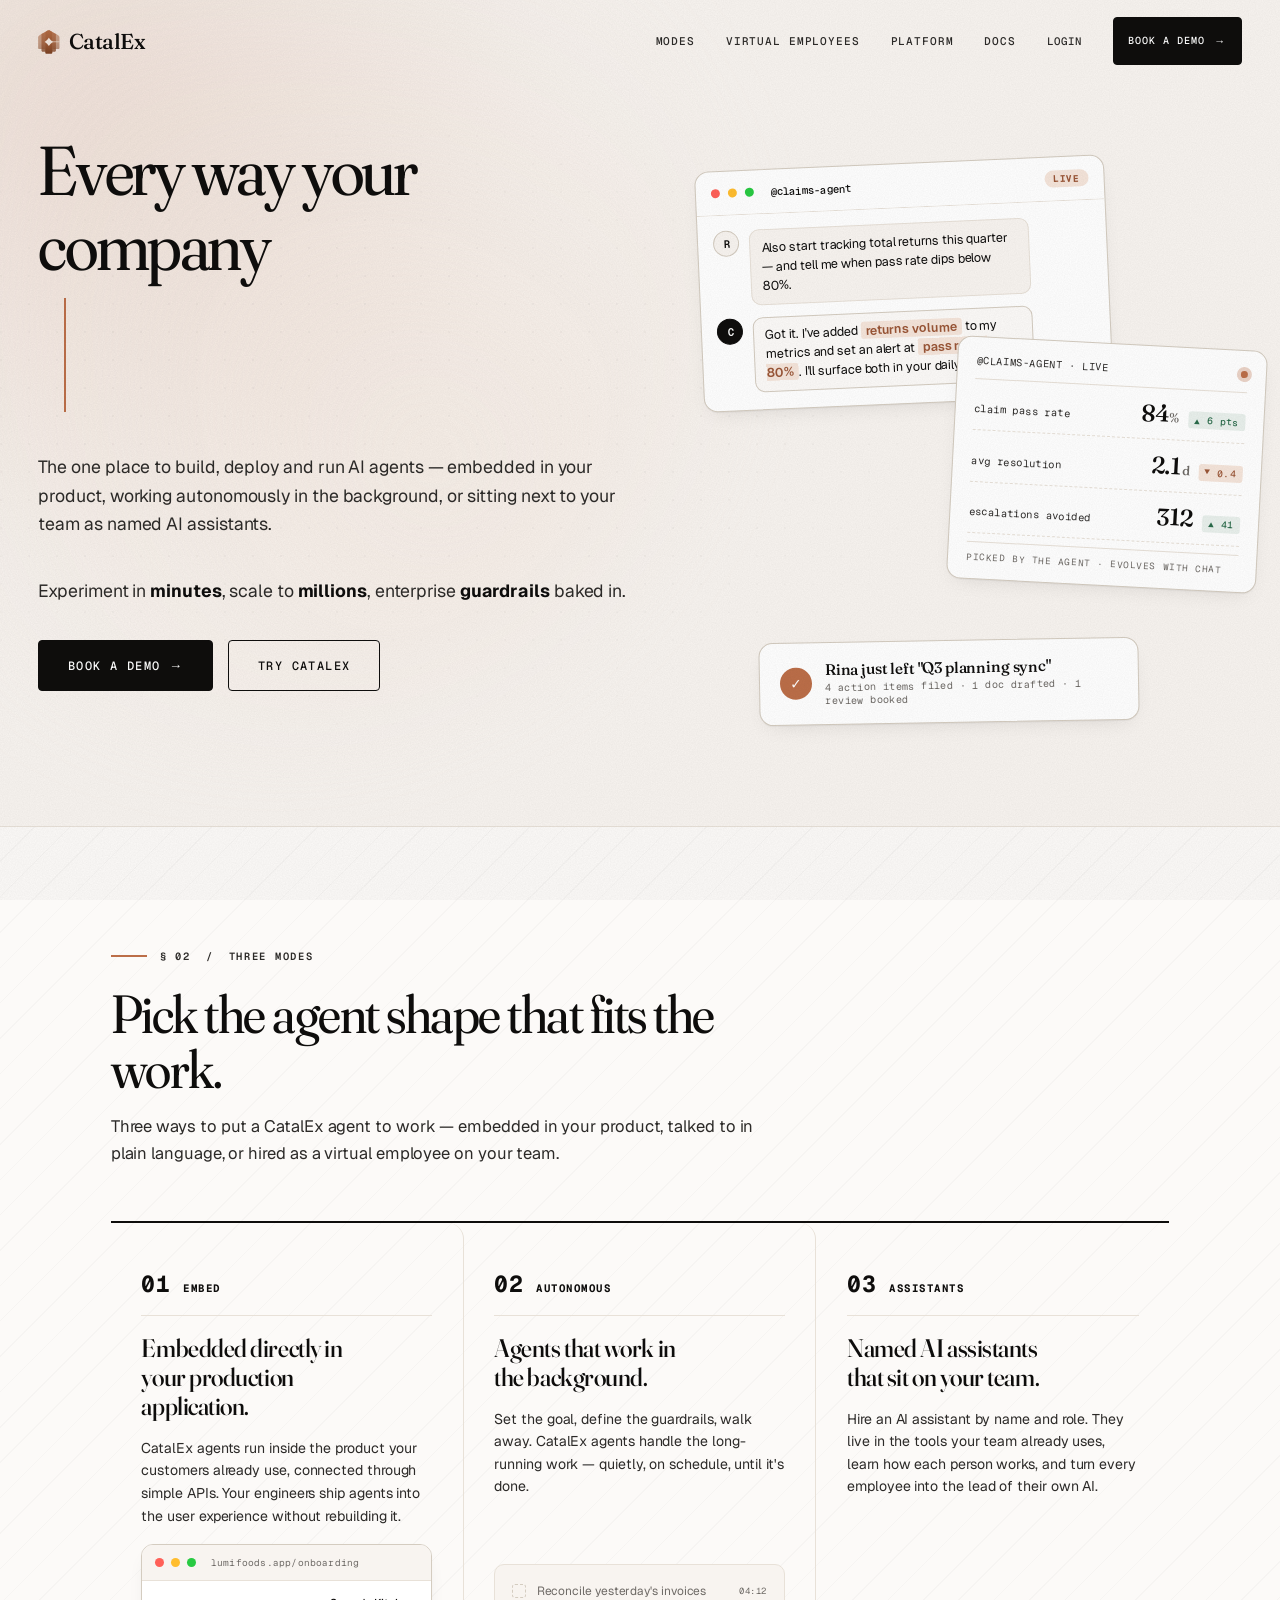
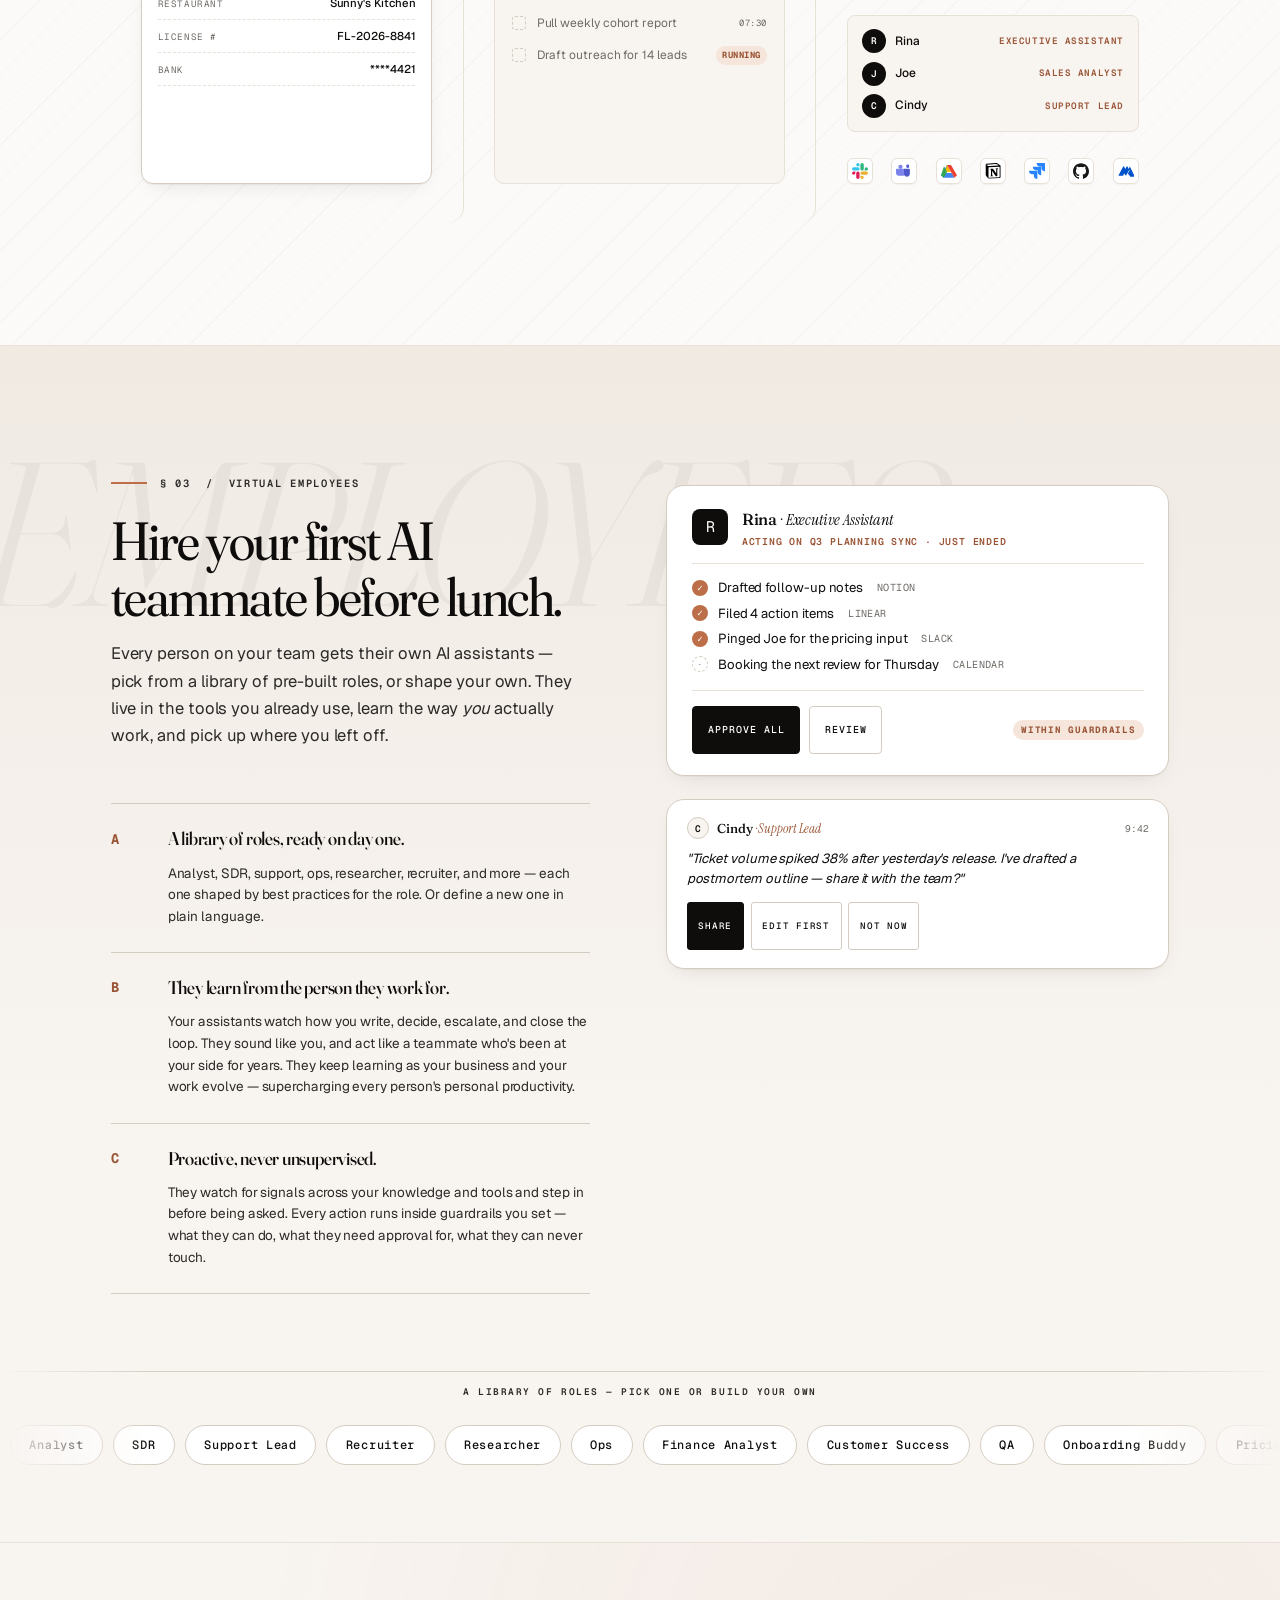
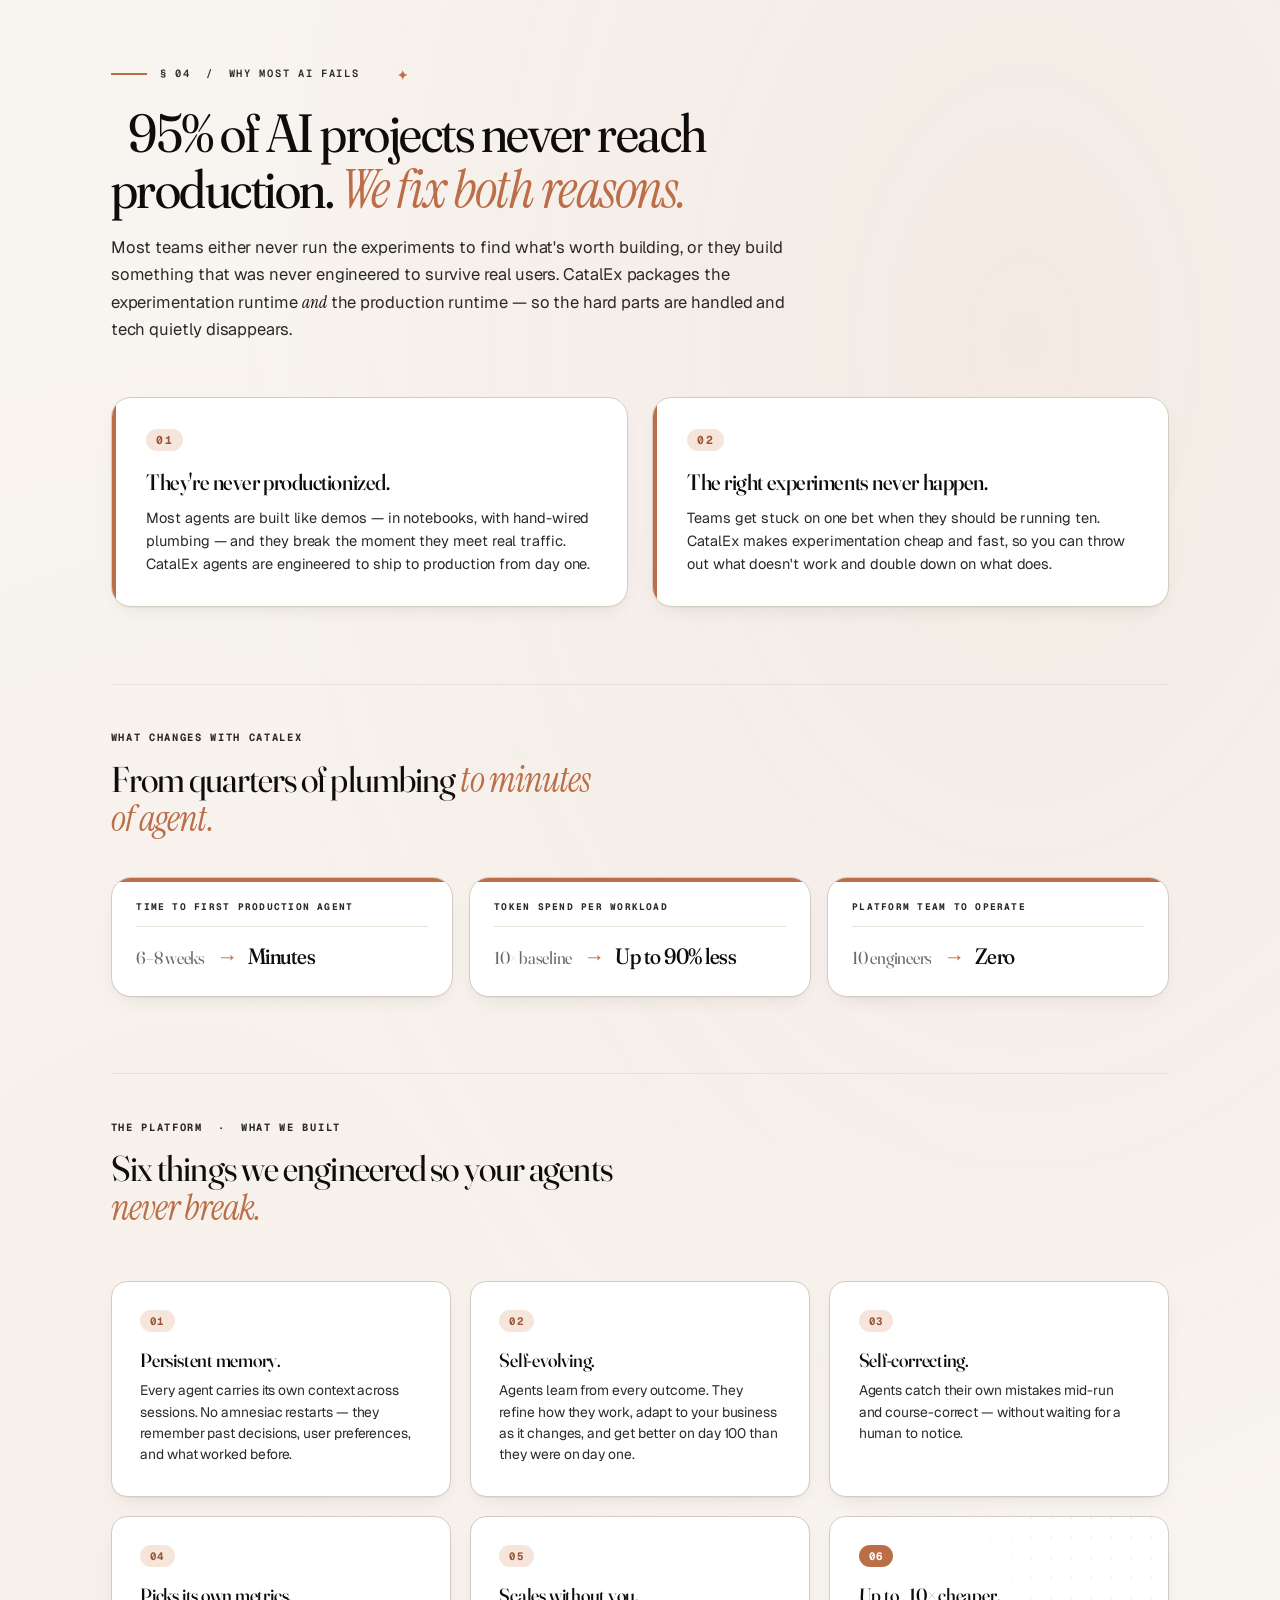
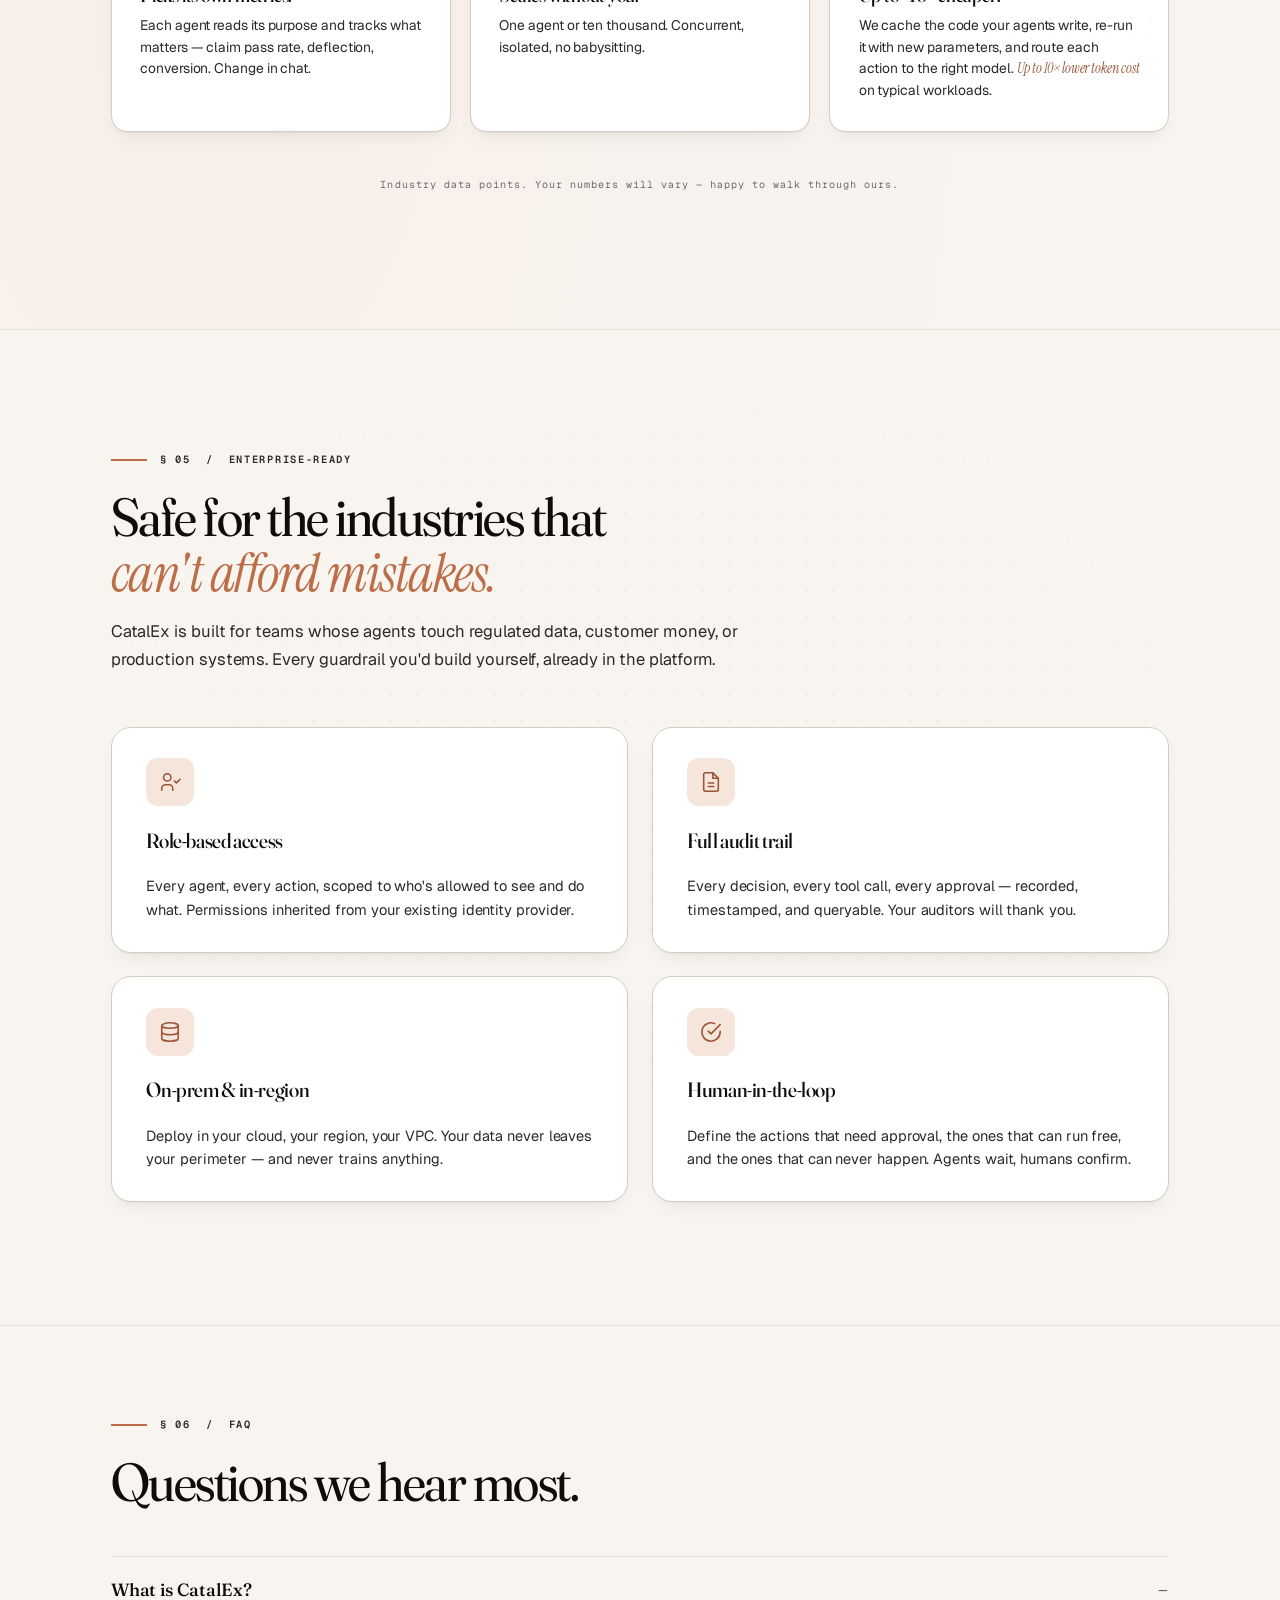
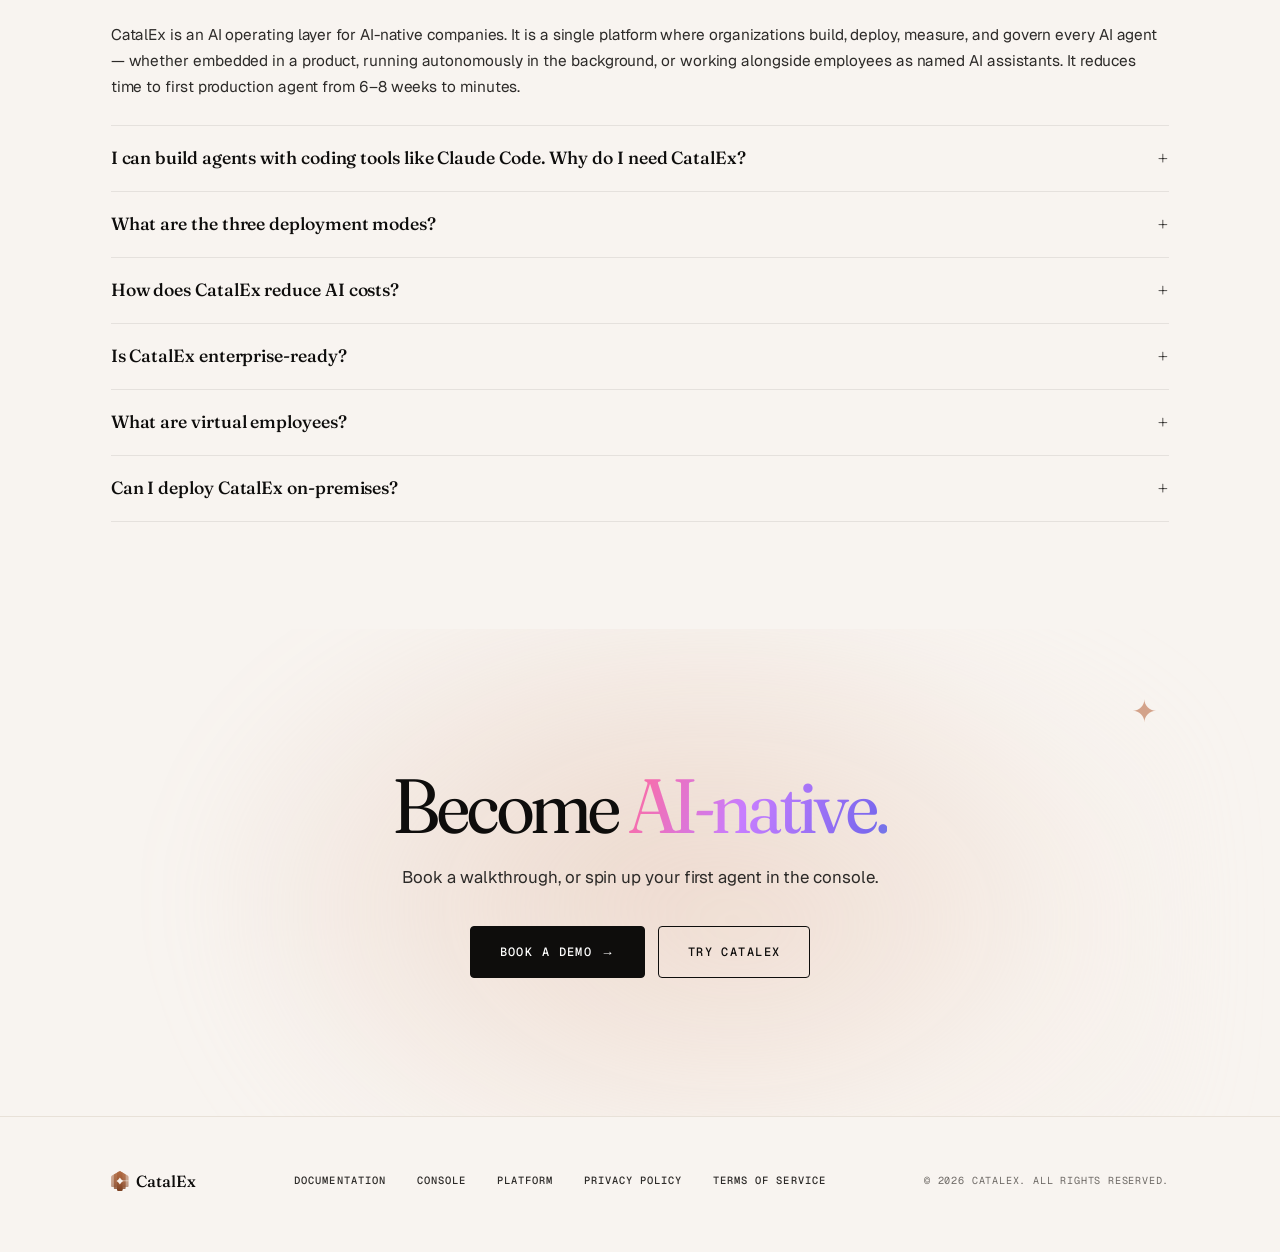
==== commit c326c2d5: "Add AEO infrastructure: structured data, FAQ section, AI bot access - Open Graph + Twitter Card meta" ====
--- a/index.html
+++ b/index.html
@@ -7,7 +7,136 @@
     <title>CatalEx | The AI Operating Layer for AI-Native Companies</title>
     <meta name="description"
         content="CatalEx is the operating layer for AI-native companies — one platform to build, measure, and govern every agent in your organization. Move from pilots to production P&L.">
+    <link rel="canonical" href="https://catalex.co/">
+    <meta name="robots" content="index, follow">
+
+    <!-- Open Graph -->
+    <meta property="og:type" content="website">
+    <meta property="og:url" content="https://catalex.co/">
+    <meta property="og:title" content="CatalEx — The AI Operating Layer for AI-Native Companies">
+    <meta property="og:description" content="One platform to build, deploy, and run AI agents — embedded in your product, working autonomously, or sitting on your team as named AI assistants. Experiment in minutes, scale to millions, enterprise guardrails baked in.">
+    <meta property="og:image" content="https://catalex.co/logo.png">
+    <meta property="og:site_name" content="CatalEx">
+
+    <!-- Twitter Card -->
+    <meta name="twitter:card" content="summary_large_image">
+    <meta name="twitter:title" content="CatalEx — The AI Operating Layer for AI-Native Companies">
+    <meta name="twitter:description" content="One platform to build, deploy, and run AI agents — embedded in your product, working autonomously, or sitting on your team as named AI assistants.">
+    <meta name="twitter:image" content="https://catalex.co/logo.png">
+
     <link rel="icon" href="logo.svg" type="image/svg+xml">
+
+    <!-- Structured Data: Organization -->
+    <script type="application/ld+json">
+    {
+      "@context": "https://schema.org",
+      "@type": "Organization",
+      "name": "CatalEx",
+      "url": "https://catalex.co",
+      "logo": "https://catalex.co/logo.png",
+      "description": "CatalEx is the AI operating layer for AI-native companies. One platform to build, deploy, and run AI agents — embedded in your product, working autonomously, or as named AI assistants on your team.",
+      "sameAs": []
+    }
+    </script>
+
+    <!-- Structured Data: SoftwareApplication -->
+    <script type="application/ld+json">
+    {
+      "@context": "https://schema.org",
+      "@type": "SoftwareApplication",
+      "name": "CatalEx",
+      "applicationCategory": "BusinessApplication",
+      "operatingSystem": "Web",
+      "url": "https://catalex.co",
+      "description": "AI operating layer that lets companies build, deploy, and govern AI agents in three modes: embedded in products via API, autonomous background workers, and named AI assistants on your team. Reduces time to first production agent from 6-8 weeks to minutes, cuts token spend by up to 90%, and includes enterprise guardrails — role-based access, full audit trails, on-prem deployment, and human-in-the-loop approvals.",
+      "offers": {
+        "@type": "Offer",
+        "availability": "https://schema.org/InStock",
+        "url": "https://console.catalex.co"
+      },
+      "featureList": [
+        "Three deployment modes: Embed, Autonomous, Assistants",
+        "Persistent agent memory across sessions — agents remember past decisions and context",
+        "Self-evolving agents that learn from outcomes and improve over time",
+        "Self-correcting agents that fix mistakes mid-run",
+        "Agents pick and track their own business metrics",
+        "Auto-scaling from one to ten thousand concurrent agents",
+        "Up to 10x lower token cost via caching and model routing",
+        "Role-based access control",
+        "Full audit trail for every decision and tool call",
+        "On-premises and in-region deployment",
+        "Human-in-the-loop approval workflows",
+        "Pre-built role library: Analyst, SDR, Support Lead, Recruiter, Researcher, and more"
+      ]
+    }
+    </script>
+
+    <!-- Structured Data: FAQPage -->
+    <script type="application/ld+json">
+    {
+      "@context": "https://schema.org",
+      "@type": "FAQPage",
+      "mainEntity": [
+        {
+          "@type": "Question",
+          "name": "What is CatalEx?",
+          "acceptedAnswer": {
+            "@type": "Answer",
+            "text": "CatalEx is an AI operating layer for AI-native companies. It is a single platform where organizations build, deploy, measure, and govern every AI agent — whether embedded in a product, running autonomously in the background, or working alongside employees as named AI assistants."
+          }
+        },
+        {
+          "@type": "Question",
+          "name": "I can build agents with coding tools like Claude Code. Why do I need CatalEx?",
+          "acceptedAnswer": {
+            "@type": "Answer",
+            "text": "Coding agents help you build an agent. CatalEx helps you run, measure, and govern agents at organizational scale. Without a platform layer, every session starts from scratch with no persistent memory, agents never learn from outcomes (same performance on day 100 as day one), there is no cost control or visibility into what AI spend produces, no business KPIs tied to agent output, and no guardrails on data access. CatalEx agents are self-evolving with persistent memory, model-agnostic (Claude, GPT, Gemini, Llama), cut token spend by up to 90%, and ship governance on day one."
+          }
+        },
+        {
+          "@type": "Question",
+          "name": "What are the three deployment modes in CatalEx?",
+          "acceptedAnswer": {
+            "@type": "Answer",
+            "text": "CatalEx supports three agent deployment modes: (1) Embed — agents run inside your product via API, handling tasks like onboarding verification and compliance checks in real time; (2) Autonomous — agents work in the background on scheduled or long-running tasks like invoice reconciliation, cohort reports, and lead outreach; (3) Assistants — named AI teammates that live in Slack, Notion, Jira, and GitHub and learn how each person works."
+          }
+        },
+        {
+          "@type": "Question",
+          "name": "Why do 95% of AI projects fail to reach production?",
+          "acceptedAnswer": {
+            "@type": "Answer",
+            "text": "Two reasons: most agents are built like demos in notebooks with hand-wired plumbing that breaks under real traffic, and teams get stuck on one bet when they should be running many experiments. CatalEx solves both by packaging an experimentation runtime and a production runtime together — reducing time to first production agent from 6-8 weeks to minutes."
+          }
+        },
+        {
+          "@type": "Question",
+          "name": "How does CatalEx reduce AI costs?",
+          "acceptedAnswer": {
+            "@type": "Answer",
+            "text": "CatalEx reduces token spend by up to 90% compared to baseline through three mechanisms: caching the code agents write and re-running it with new parameters, routing each action to the most cost-effective model, and running agents in isolated environments that prevent redundant processing. This can result in up to 10x lower token cost on typical workloads."
+          }
+        },
+        {
+          "@type": "Question",
+          "name": "Is CatalEx enterprise-ready?",
+          "acceptedAnswer": {
+            "@type": "Answer",
+            "text": "Yes. CatalEx is built for teams whose agents touch regulated data, customer money, or production systems. Enterprise features include role-based access control inherited from your identity provider, full audit trails for every decision and tool call, on-premises and in-region deployment so data never leaves your perimeter, and human-in-the-loop approval workflows where agents wait for confirmation on sensitive actions."
+          }
+        },
+        {
+          "@type": "Question",
+          "name": "What are virtual employees in CatalEx?",
+          "acceptedAnswer": {
+            "@type": "Answer",
+            "text": "Virtual employees are named AI assistants that join your team with specific roles — like Analyst, SDR, Support Lead, Recruiter, or Researcher. They live in tools your team already uses (Slack, Notion, Jira, GitHub), learn how each person works, and act proactively within guardrails you define. You can choose from a library of pre-built roles or define custom ones in plain language."
+          }
+        }
+      ]
+    }
+    </script>
+
     <link rel="stylesheet" href="style.css">
     <link rel="preconnect" href="https://fonts.googleapis.com">
     <link rel="preconnect" href="https://fonts.gstatic.com" crossorigin>
@@ -405,25 +534,25 @@
                     <article class="bento-cell">
                         <div class="bento-cell-num">01</div>
                         <h4>Persistent memory.</h4>
-                        <p>Every agent carries its own context. No amnesiac restarts.</p>
+                        <p>Every agent carries its own context across sessions. No amnesiac restarts — they remember past decisions, user preferences, and what worked before.</p>
                     </article>
 
                     <article class="bento-cell">
                         <div class="bento-cell-num">02</div>
-                        <h4>Self-correcting.</h4>
-                        <p>Agents catch their own mistakes mid-run and course-correct.</p>
+                        <h4>Self-evolving.</h4>
+                        <p>Agents learn from every outcome. They refine how they work, adapt to your business as it changes, and get better on day 100 than they were on day one.</p>
                     </article>
 
                     <article class="bento-cell">
                         <div class="bento-cell-num">03</div>
+                        <h4>Self-correcting.</h4>
+                        <p>Agents catch their own mistakes mid-run and course-correct — without waiting for a human to notice.</p>
+                    </article>
+
+                    <article class="bento-cell">
+                        <div class="bento-cell-num">04</div>
                         <h4>Picks its own metrics.</h4>
                         <p>Each agent reads its purpose and tracks what matters — claim pass rate, deflection, conversion. Change in chat.</p>
-                    </article>
-
-                    <article class="bento-cell">
-                        <div class="bento-cell-num">04</div>
-                        <h4>Isolated by default.</h4>
-                        <p>Every agent in its own protected environment. No shared state, no collateral damage.</p>
                     </article>
 
                     <article class="bento-cell">
@@ -479,6 +608,99 @@
                         <h4 class="trust-card-title">Human-in-the-loop</h4>
                         <p class="trust-card-body">Define the actions that need approval, the ones that can run free, and the ones that can never happen. Agents wait, humans confirm.</p>
                     </article>
+                </div>
+            </div>
+        </section>
+
+        <!-- §6 — FAQ -->
+        <section id="faq" class="faq-pro fade-in">
+            <div class="content-container">
+                <div class="section-eyebrow"><span class="eyebrow-rule"></span>§ 06 &nbsp;/&nbsp; FAQ</div>
+                <h2 class="section-h2">Questions we hear most.</h2>
+
+                <div class="faq-grid">
+                    <details class="faq-item" open>
+                        <summary class="faq-question">What is CatalEx?</summary>
+                        <div class="faq-answer">
+                            <p>CatalEx is an AI operating layer for AI-native companies. It is a single platform where organizations build, deploy, measure, and govern every AI agent — whether embedded in a product, running autonomously in the background, or working alongside employees as named AI assistants. It reduces time to first production agent from 6–8 weeks to minutes.</p>
+                        </div>
+                    </details>
+
+                    <details class="faq-item">
+                        <summary class="faq-question">I can build agents with coding tools like Claude Code. Why do I need CatalEx?</summary>
+                        <div class="faq-answer">
+                            <p>Coding agents help you <em>build</em> an agent. CatalEx helps you <em>run, measure, and govern</em> agents at organizational scale. Without a platform layer:</p>
+                            <ul class="faq-list">
+                                <li><strong>No memory or context</strong> — every session starts from scratch. CatalEx agents carry persistent memory and evolve with your business.</li>
+                                <li><strong>No self-evolution</strong> — agents perform the same on day 100 as day one. CatalEx agents learn from outcomes and get better over time.</li>
+                                <li><strong>No cost control</strong> — teams adopt AI tools and burn through budgets with no visibility into what the spend produced. CatalEx routes actions to the right model and cuts token spend by up to 90%.</li>
+                                <li><strong>No business KPIs</strong> — agents are deployed and forgotten. CatalEx ties every agent to measurable outcomes.</li>
+                                <li><strong>No guardrails</strong> — data leaks to cloud AI with no audit trail. CatalEx ships governance on day one.</li>
+                            </ul>
+                            <p>CatalEx is model-agnostic — works across Claude, GPT, Gemini, and Llama with no vendor lock-in.</p>
+                        </div>
+                    </details>
+
+                    <details class="faq-item">
+                        <summary class="faq-question">What are the three deployment modes?</summary>
+                        <div class="faq-answer">
+                            <ul class="faq-list">
+                                <li><strong>Embed</strong> — agents run inside your product via API, handling tasks like onboarding verification and compliance checks in real time.</li>
+                                <li><strong>Autonomous</strong> — agents work in the background on scheduled or long-running tasks like invoice reconciliation, cohort reports, and lead outreach.</li>
+                                <li><strong>Assistants</strong> — named AI teammates (Analyst, SDR, Support Lead, Recruiter, Researcher, and more) that live in Slack, Notion, Jira, and GitHub and learn how each person works.</li>
+                            </ul>
+                        </div>
+                    </details>
+
+                    <details class="faq-item">
+                        <summary class="faq-question">How does CatalEx reduce AI costs?</summary>
+                        <div class="faq-answer">
+                            <p>CatalEx cuts token spend by up to <strong>90%</strong> through three mechanisms:</p>
+                            <ul class="faq-list">
+                                <li><strong>Code caching</strong> — caches the code agents write and re-runs it with new parameters instead of regenerating.</li>
+                                <li><strong>Smart model routing</strong> — routes each action to the most cost-effective model for the task.</li>
+                                <li><strong>Isolated execution</strong> — agents run in their own environments, preventing redundant processing.</li>
+                            </ul>
+                            <p>This can result in up to <strong>10× lower token cost</strong> on typical workloads.</p>
+                        </div>
+                    </details>
+
+                    <details class="faq-item">
+                        <summary class="faq-question">Is CatalEx enterprise-ready?</summary>
+                        <div class="faq-answer">
+                            <p>Yes. CatalEx is built for teams whose agents touch regulated data, customer money, or production systems.</p>
+                            <ul class="faq-list">
+                                <li><strong>Role-based access</strong> — permissions inherited from your existing identity provider.</li>
+                                <li><strong>Full audit trail</strong> — every decision, tool call, and approval logged and queryable.</li>
+                                <li><strong>On-prem &amp; in-region</strong> — deploy in your cloud, your VPC. Data never leaves your perimeter.</li>
+                                <li><strong>Human-in-the-loop</strong> — define which actions need approval, which run free, and which can never happen.</li>
+                            </ul>
+                        </div>
+                    </details>
+
+                    <details class="faq-item">
+                        <summary class="faq-question">What are virtual employees?</summary>
+                        <div class="faq-answer">
+                            <p>Named AI assistants that join your team with a specific role. They carry persistent memory, evolve with how you work, and act proactively within guardrails you set.</p>
+                            <ul class="faq-list">
+                                <li><strong>Pre-built roles</strong> — Analyst, SDR, Support Lead, Recruiter, Researcher, and more.</li>
+                                <li><strong>Your tools</strong> — live in Slack, Notion, Jira, GitHub, and Google Drive.</li>
+                                <li><strong>They learn</strong> — adapt to how each person writes, decides, and escalates. They get better the longer they work with you.</li>
+                                <li><strong>Custom roles</strong> — define new ones in plain language.</li>
+                            </ul>
+                        </div>
+                    </details>
+
+                    <details class="faq-item">
+                        <summary class="faq-question">Can I deploy CatalEx on-premises?</summary>
+                        <div class="faq-answer">
+                            <p>Yes. CatalEx supports on-premises and in-region deployment — in your cloud, your region, your VPC.</p>
+                            <ul class="faq-list">
+                                <li>Your data <strong>never leaves your perimeter</strong> and never trains any model.</li>
+                                <li>Suitable for <strong>regulated industries</strong> including financial services, healthcare, and government.</li>
+                            </ul>
+                        </div>
+                    </details>
                 </div>
             </div>
         </section>
--- a/style.css
+++ b/style.css
@@ -3481,7 +3481,72 @@
   margin: 0;
 }
 
-/* ----- §6 CTA ----- */
+/* ----- §6 FAQ ----- */
+.faq-pro {
+  background: var(--bg-cream, #FAF8F3);
+  padding: 6rem 0 7rem;
+}
+.faq-grid {
+  max-width: 100%;
+  margin: 3rem 0 0;
+  display: flex;
+  flex-direction: column;
+  gap: 0;
+}
+.faq-item {
+  border-bottom: 1px solid rgba(0,0,0,0.08);
+}
+.faq-item:first-child {
+  border-top: 1px solid rgba(0,0,0,0.08);
+}
+.faq-question {
+  font-family: var(--ff-display, 'Fraunces', serif);
+  font-size: 1.15rem;
+  font-weight: 500;
+  color: var(--ink, #1A1612);
+  cursor: pointer;
+  padding: 1.4rem 2rem 1.4rem 0;
+  position: relative;
+  list-style: none;
+}
+.faq-question::-webkit-details-marker { display: none; }
+.faq-question::after {
+  content: '+';
+  position: absolute;
+  right: 0;
+  top: 50%;
+  transform: translateY(-50%);
+  font-size: 1.4rem;
+  font-weight: 300;
+  color: var(--ink-2, #6B5E53);
+  transition: transform 0.2s ease;
+}
+details[open] > .faq-question::after {
+  content: '−';
+}
+.faq-answer {
+  padding: 0 0 1.6rem 0;
+}
+.faq-answer p {
+  font-size: 1rem;
+  line-height: 1.7;
+  color: var(--ink-2, #6B5E53);
+  margin: 0;
+}
+.faq-list {
+  margin: 0;
+  padding: 0 0 0 1.2rem;
+  list-style: disc;
+}
+.faq-list li {
+  font-size: 1rem;
+  line-height: 1.7;
+  color: var(--ink-2, #6B5E53);
+  margin-bottom: 0.35rem;
+}
+.faq-list li:last-child { margin-bottom: 0; }
+
+/* ----- §7 CTA ----- */
 .cta-pro {
   background: var(--p-paper);
   padding: 7rem 0 8rem;
@@ -8271,11 +8336,28 @@
   .hero-pro-sub { font-size: 1rem !important; }
   .hero-pro-tagline { font-size: 0.92rem !important; }
   .hero-pro-actions {
+    display: flex !important;
+    flex-direction: column;
     flex-wrap: wrap;
+    align-items: center;
+    justify-content: center;
     gap: 0.75rem;
+    width: 100%;
   }
   .hero-pro-actions .btn-primary,
-  .hero-pro-actions .btn-secondary { width: 100%; text-align: center; }
+  .hero-pro-actions .btn-secondary {
+    width: 100%;
+    max-width: 320px;
+    text-align: center;
+    justify-content: center;
+    margin-left: auto;
+    margin-right: auto;
+  }
+  /* Center the hero text block itself on mobile */
+  .hero-pro-text { text-align: center; }
+  .hero-pro-text .hero-pro-h1,
+  .hero-pro-text .hero-pro-sub,
+  .hero-pro-text .hero-pro-tagline { margin-left: auto; margin-right: auto; }
 
   /* Hero background blobs scaled down */
   .hero-section::before,
